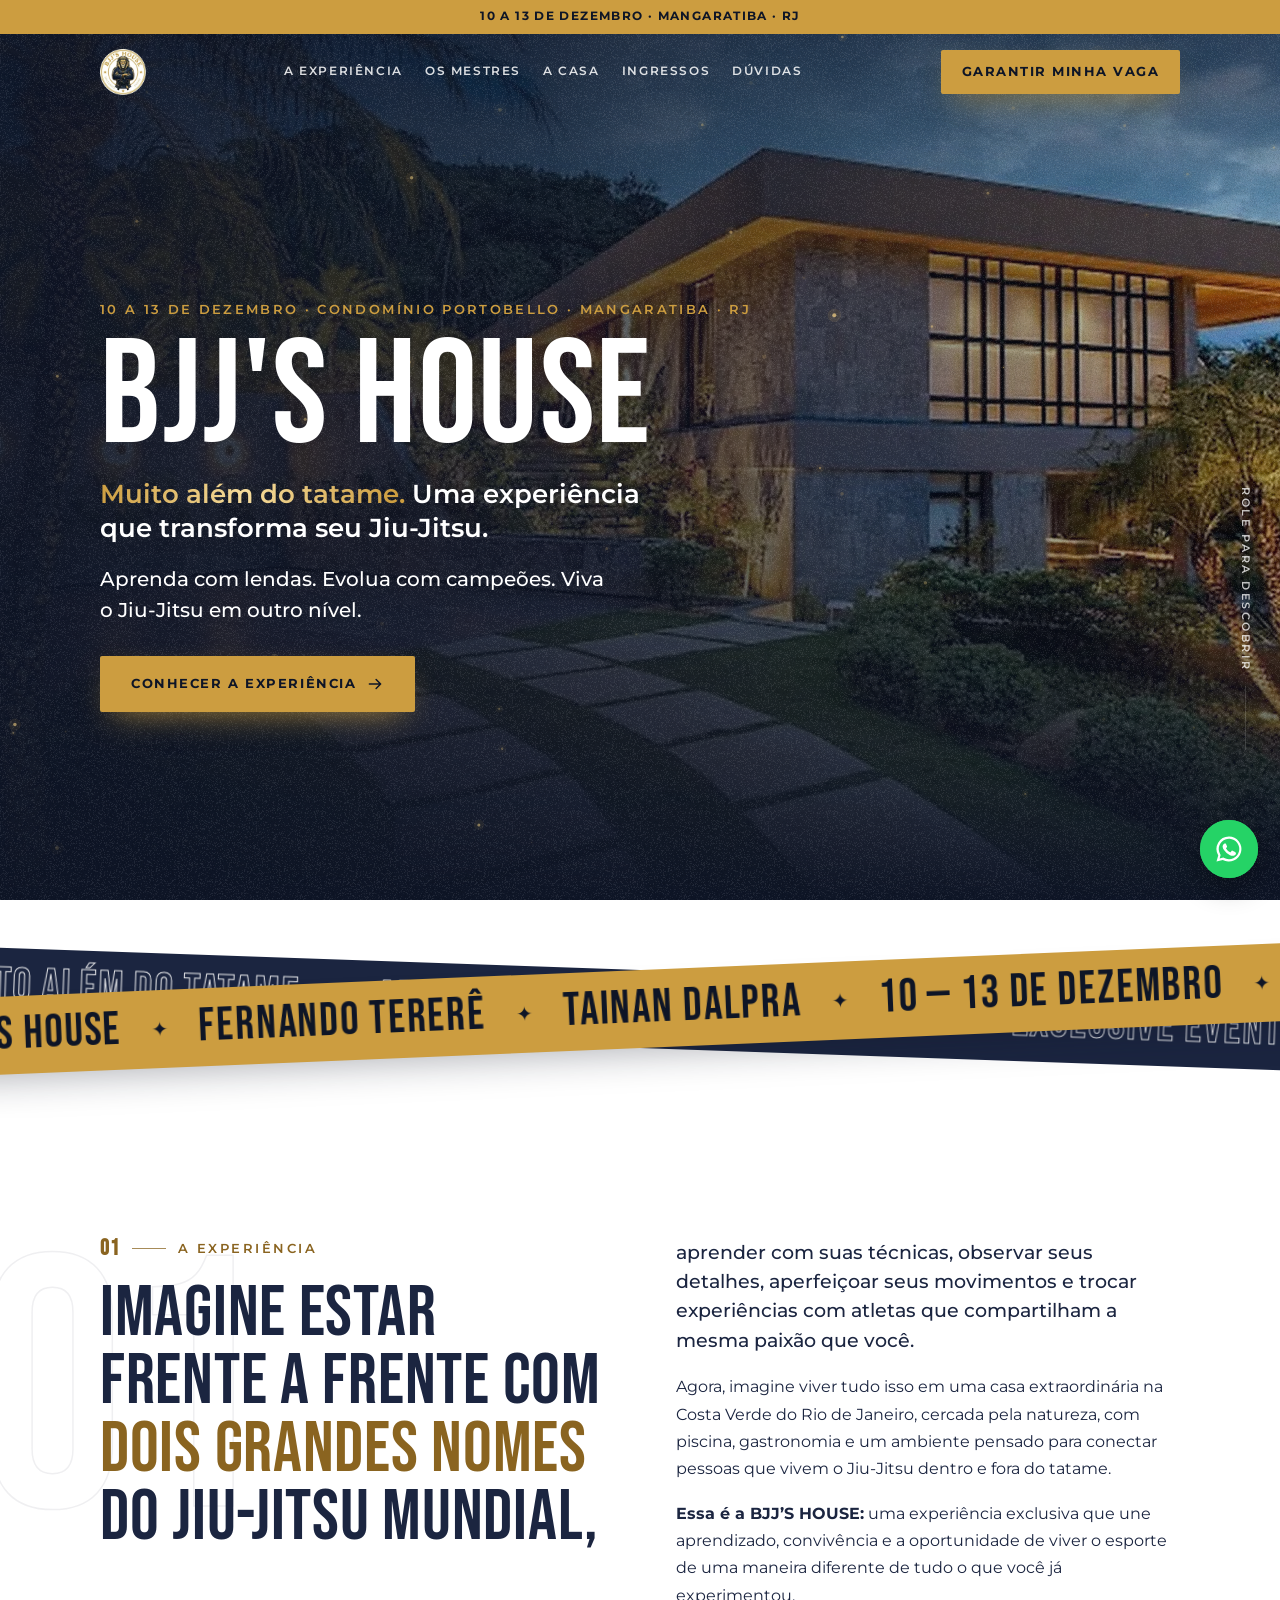
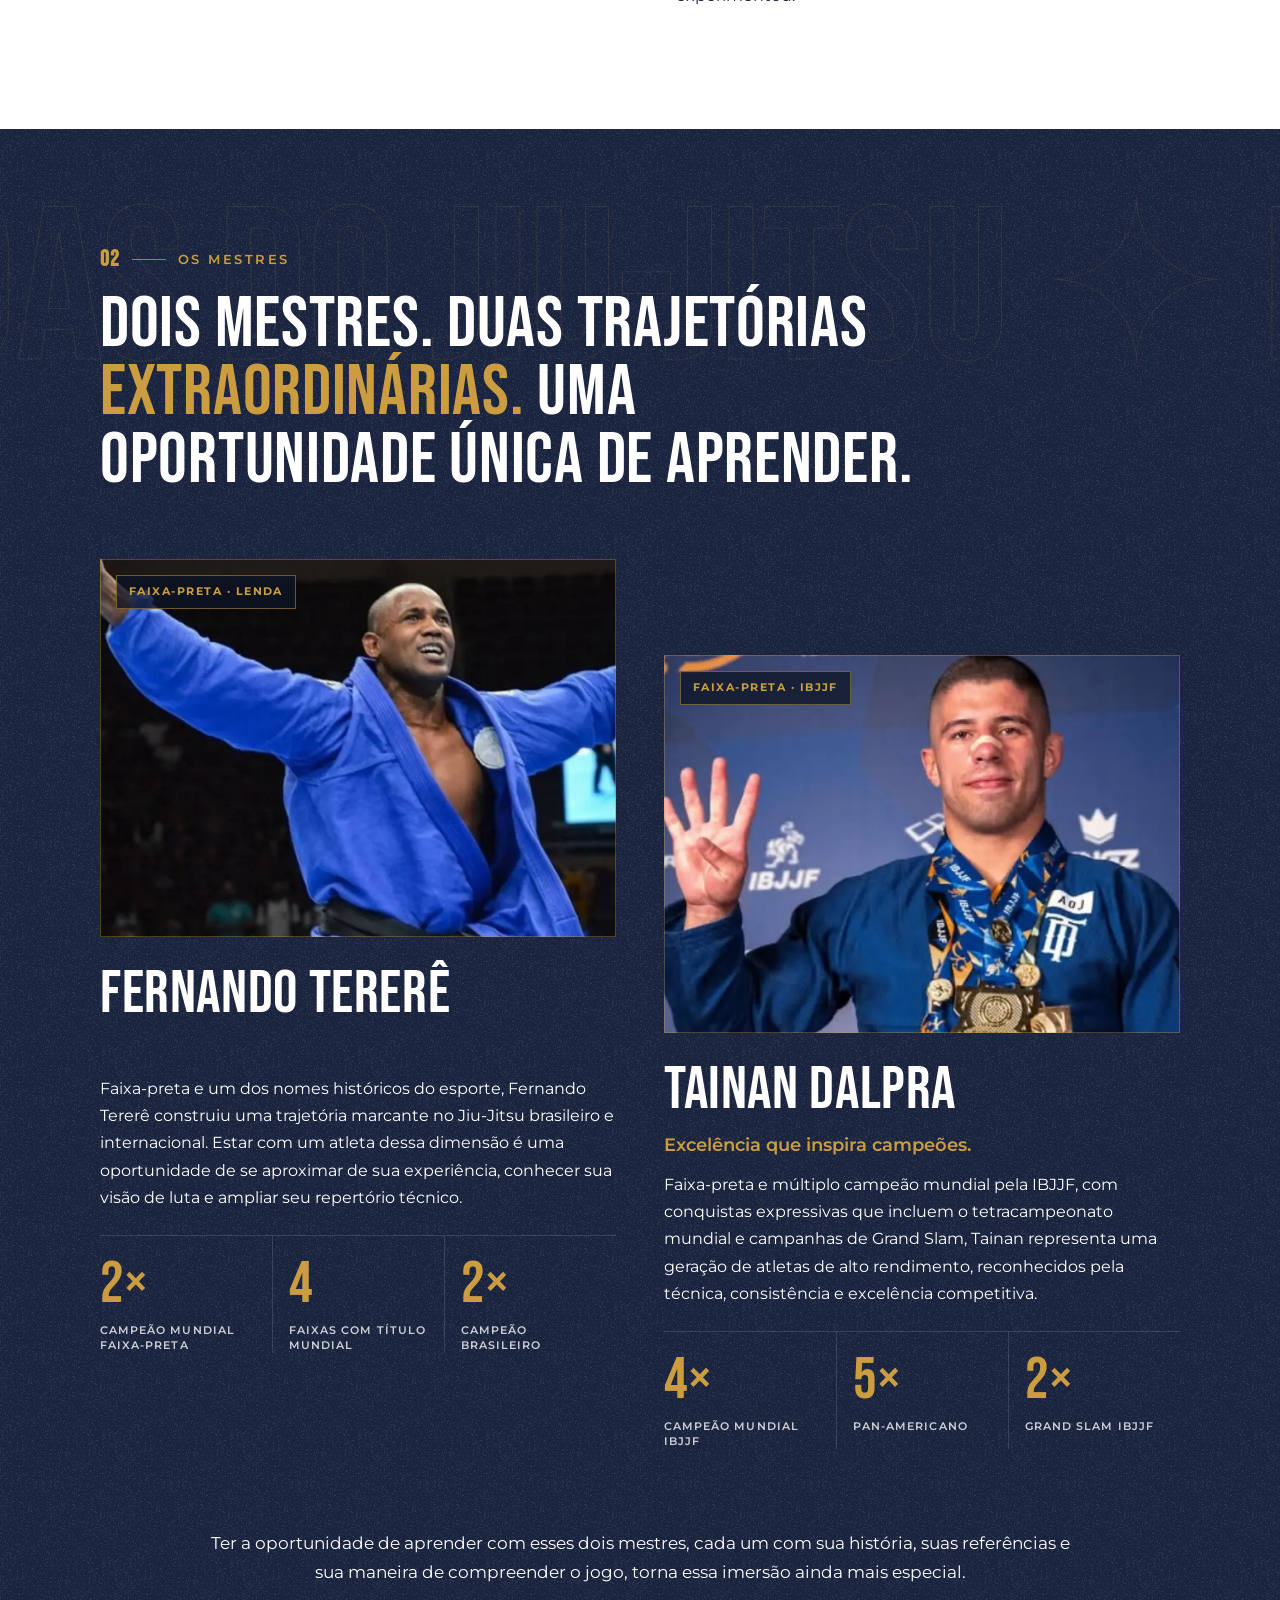
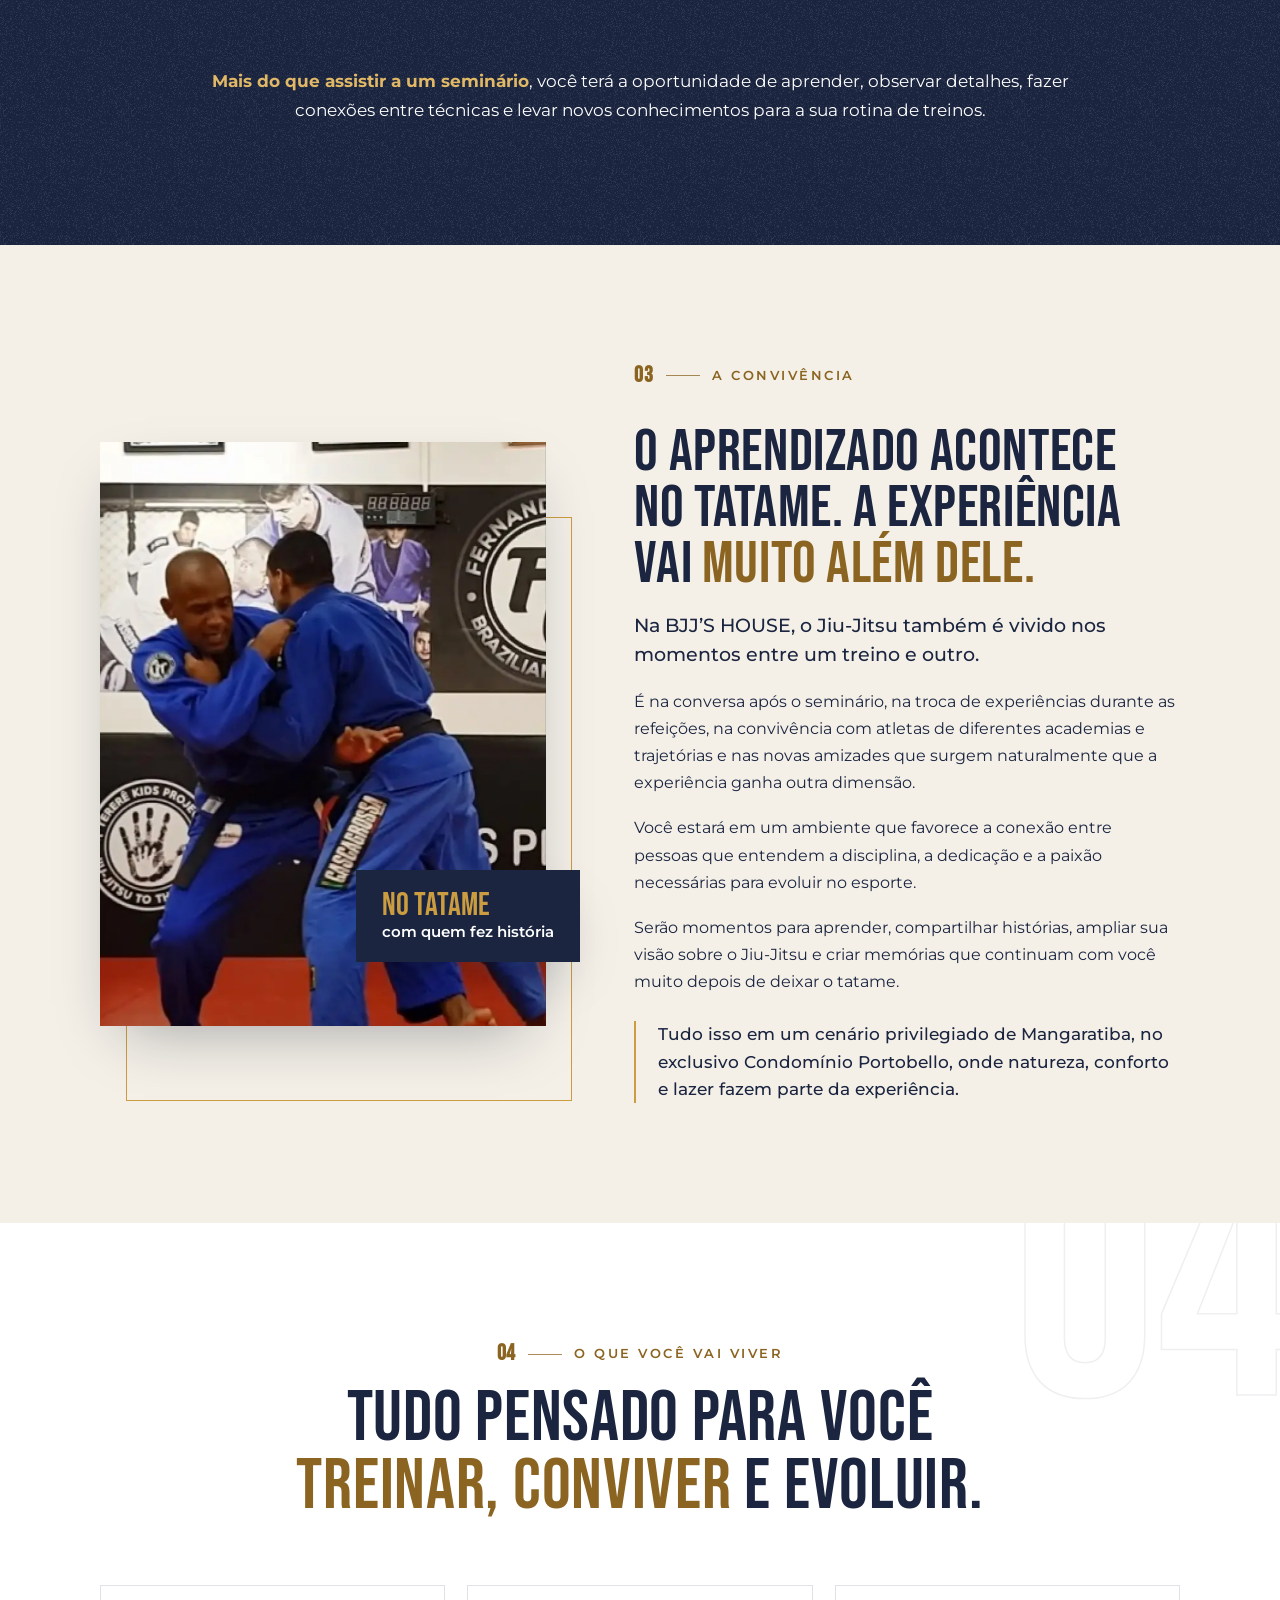
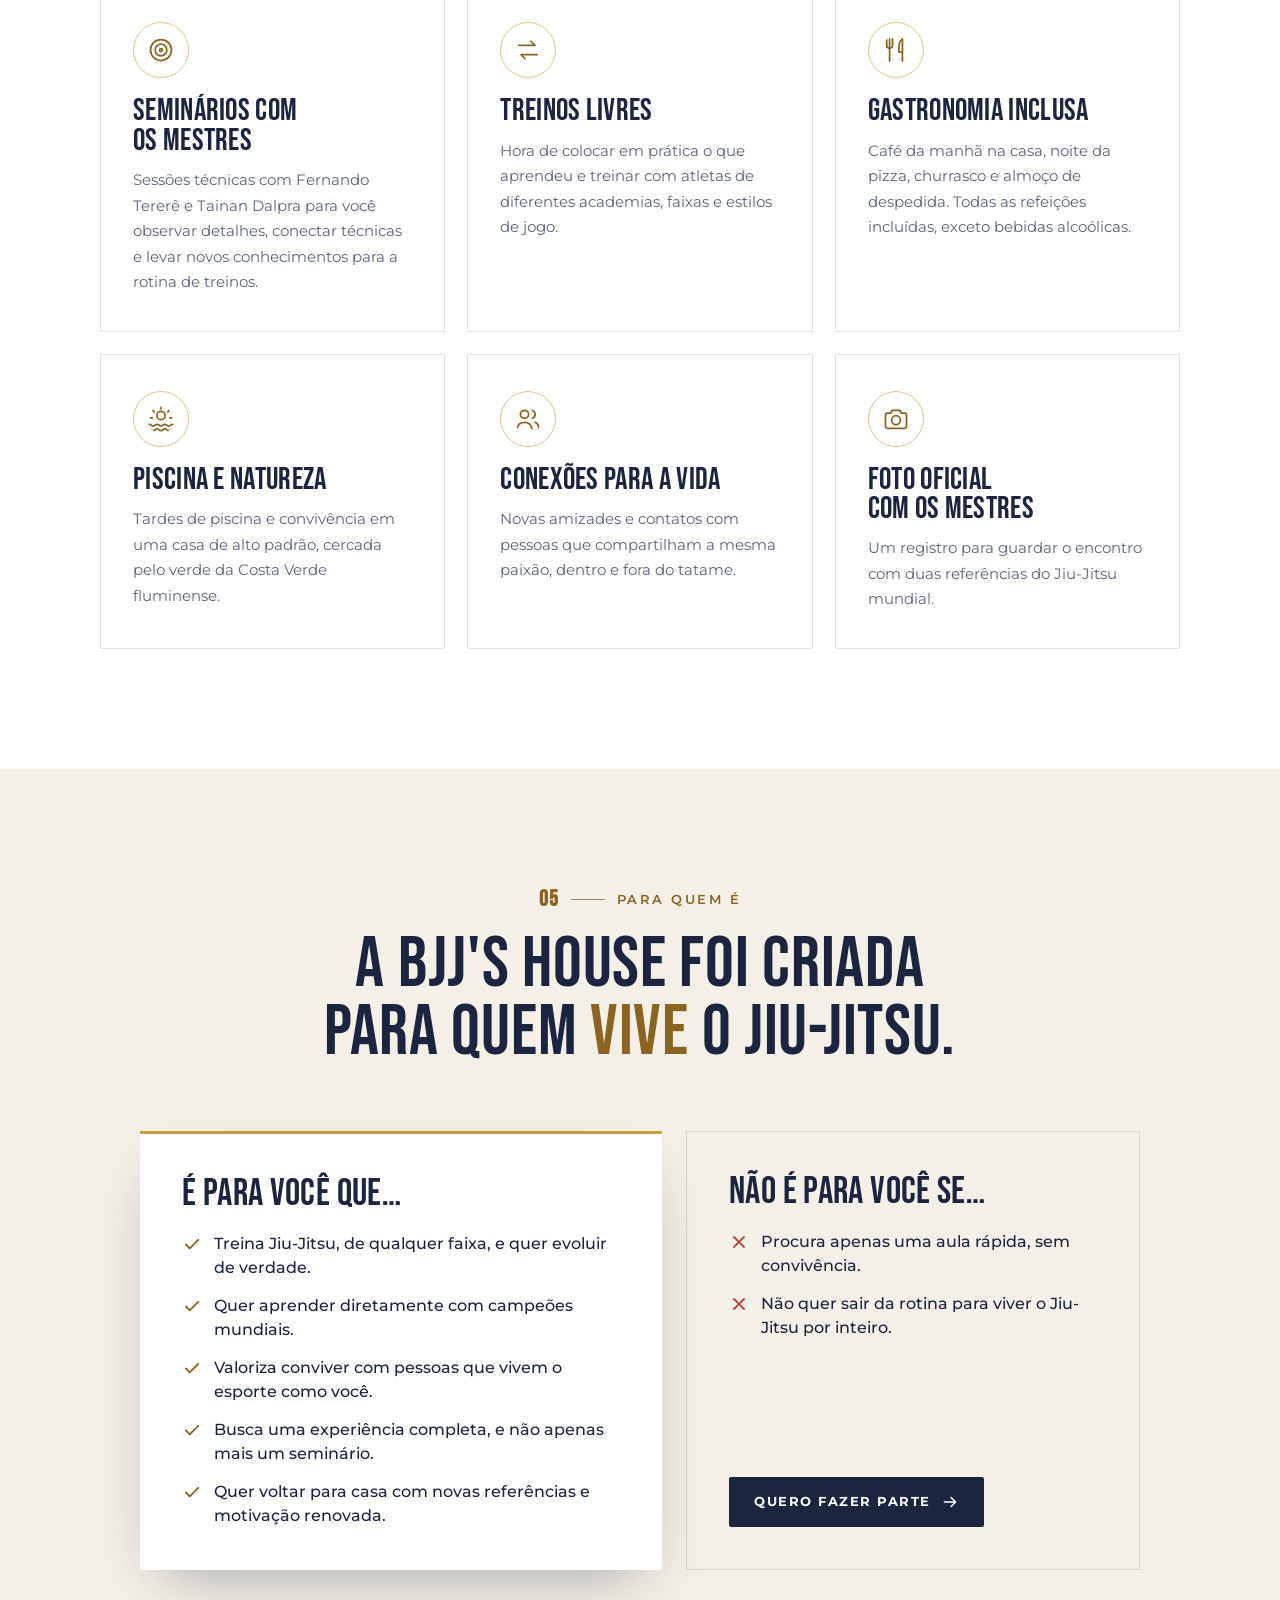
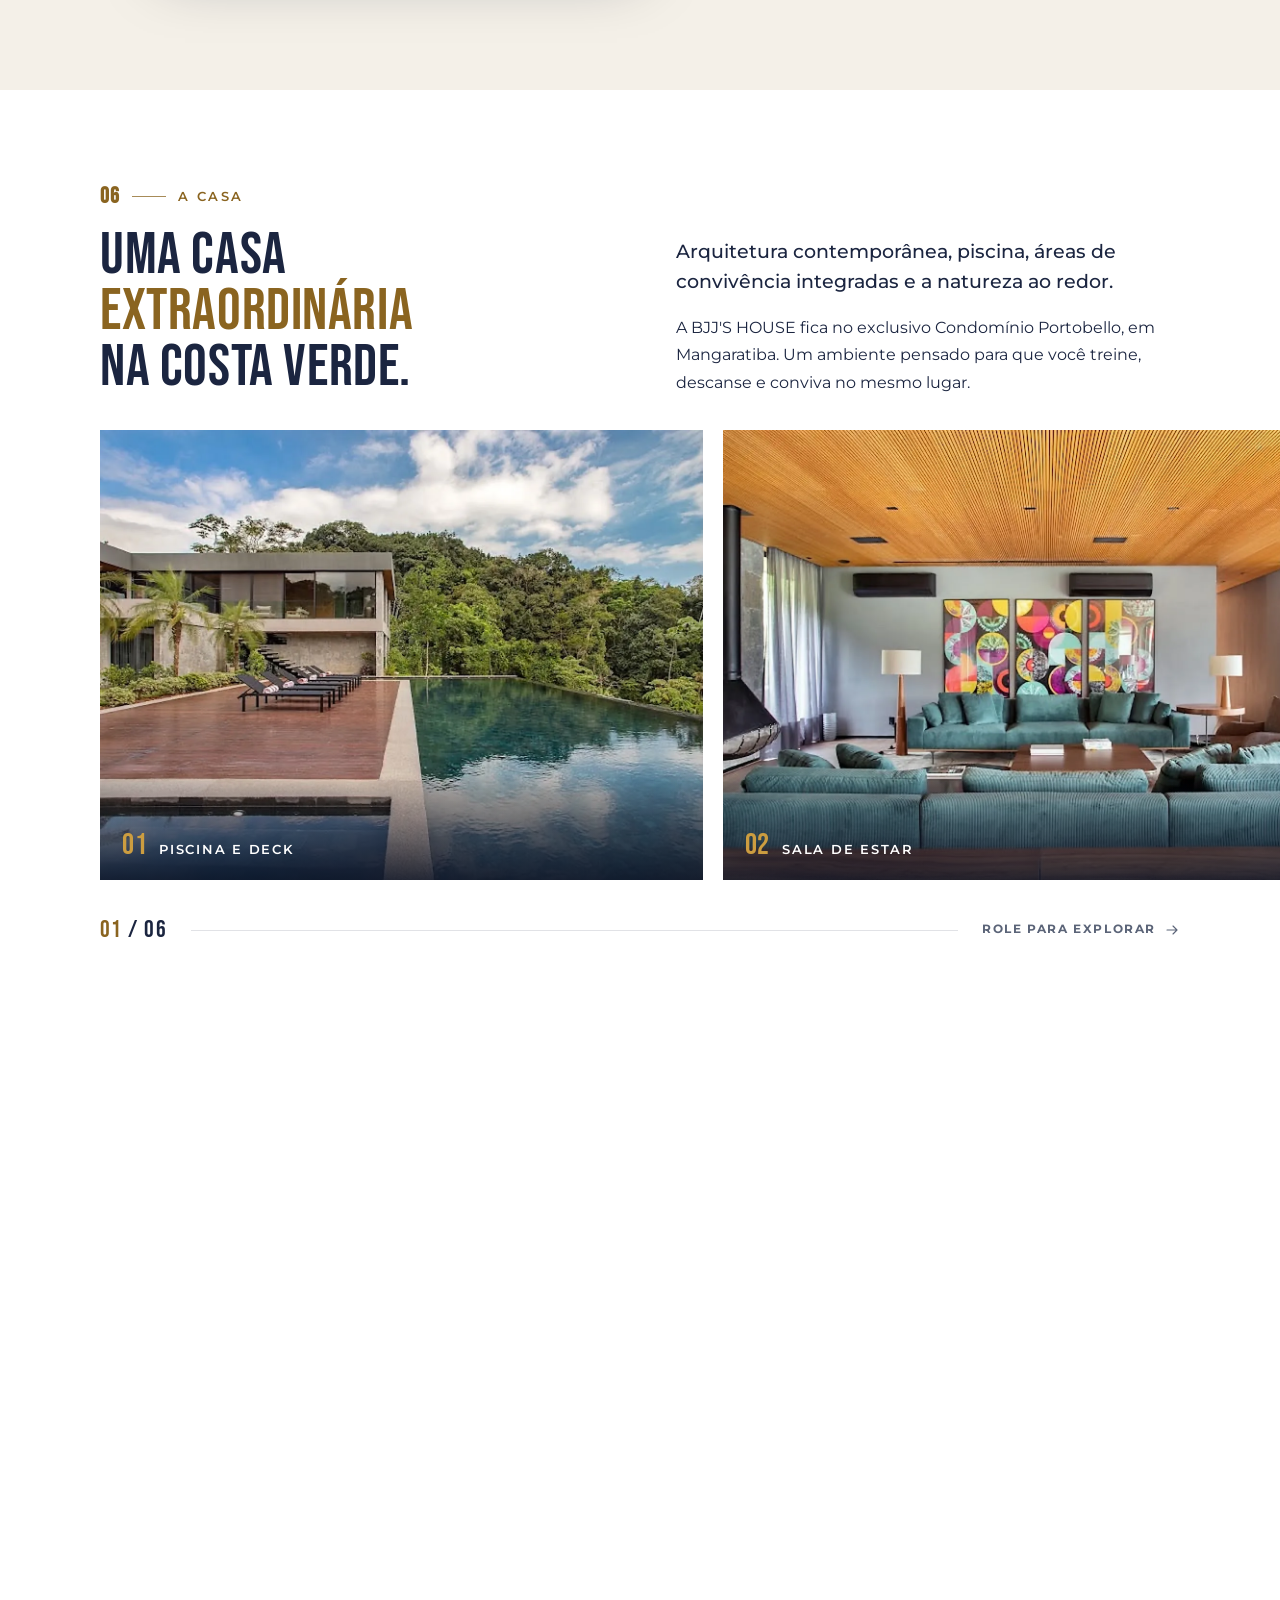
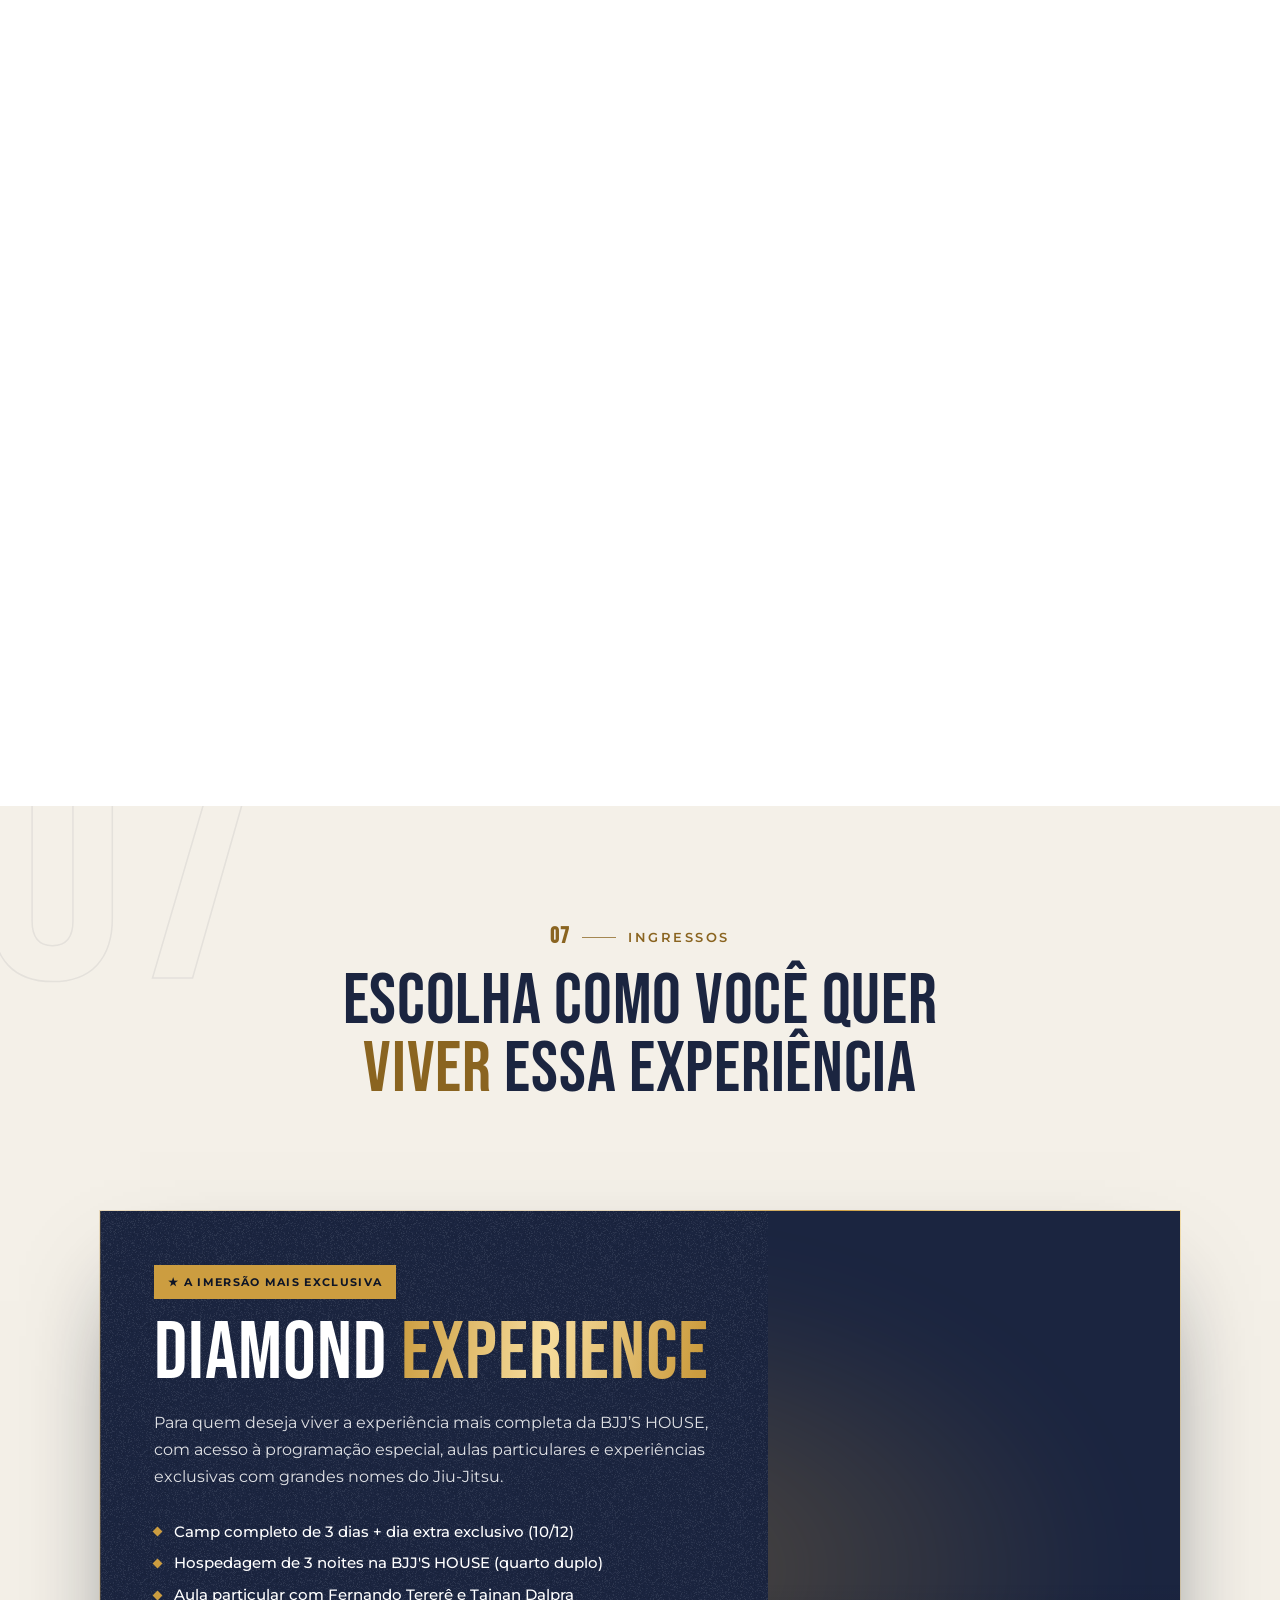
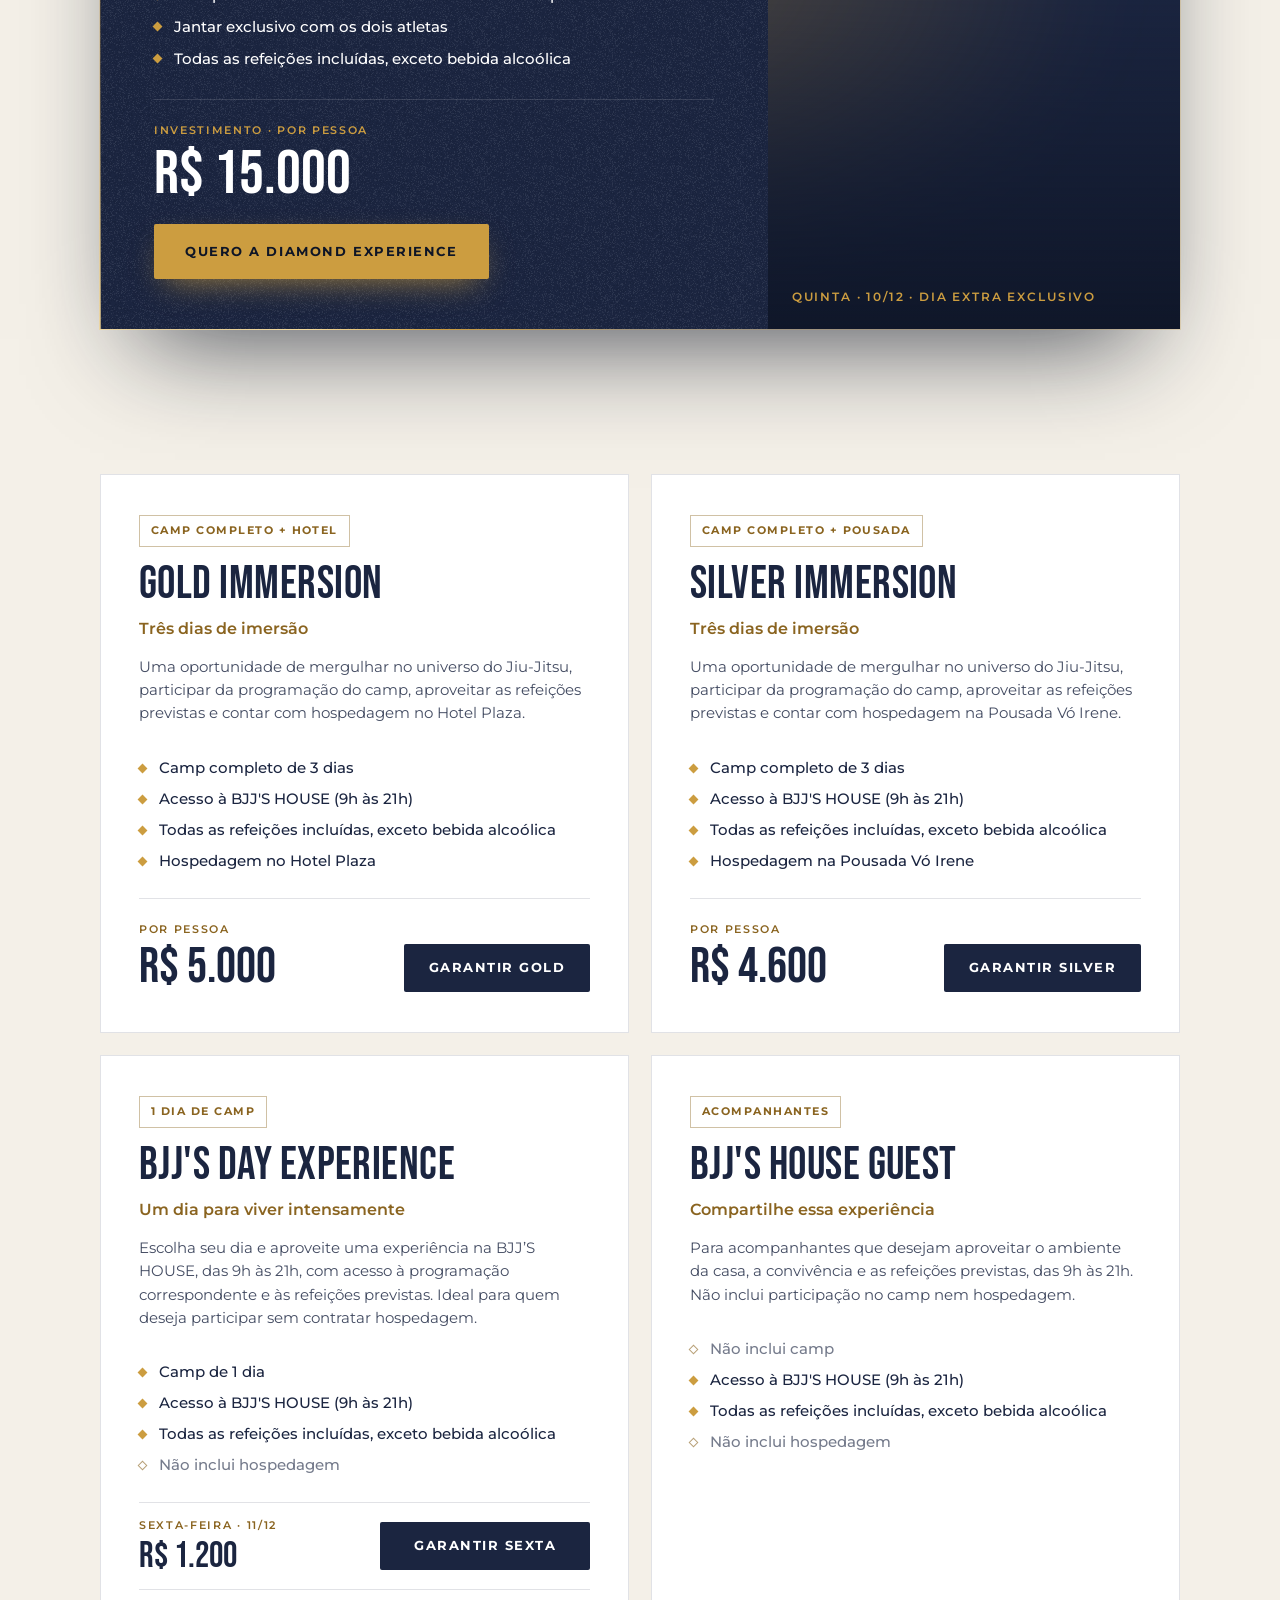
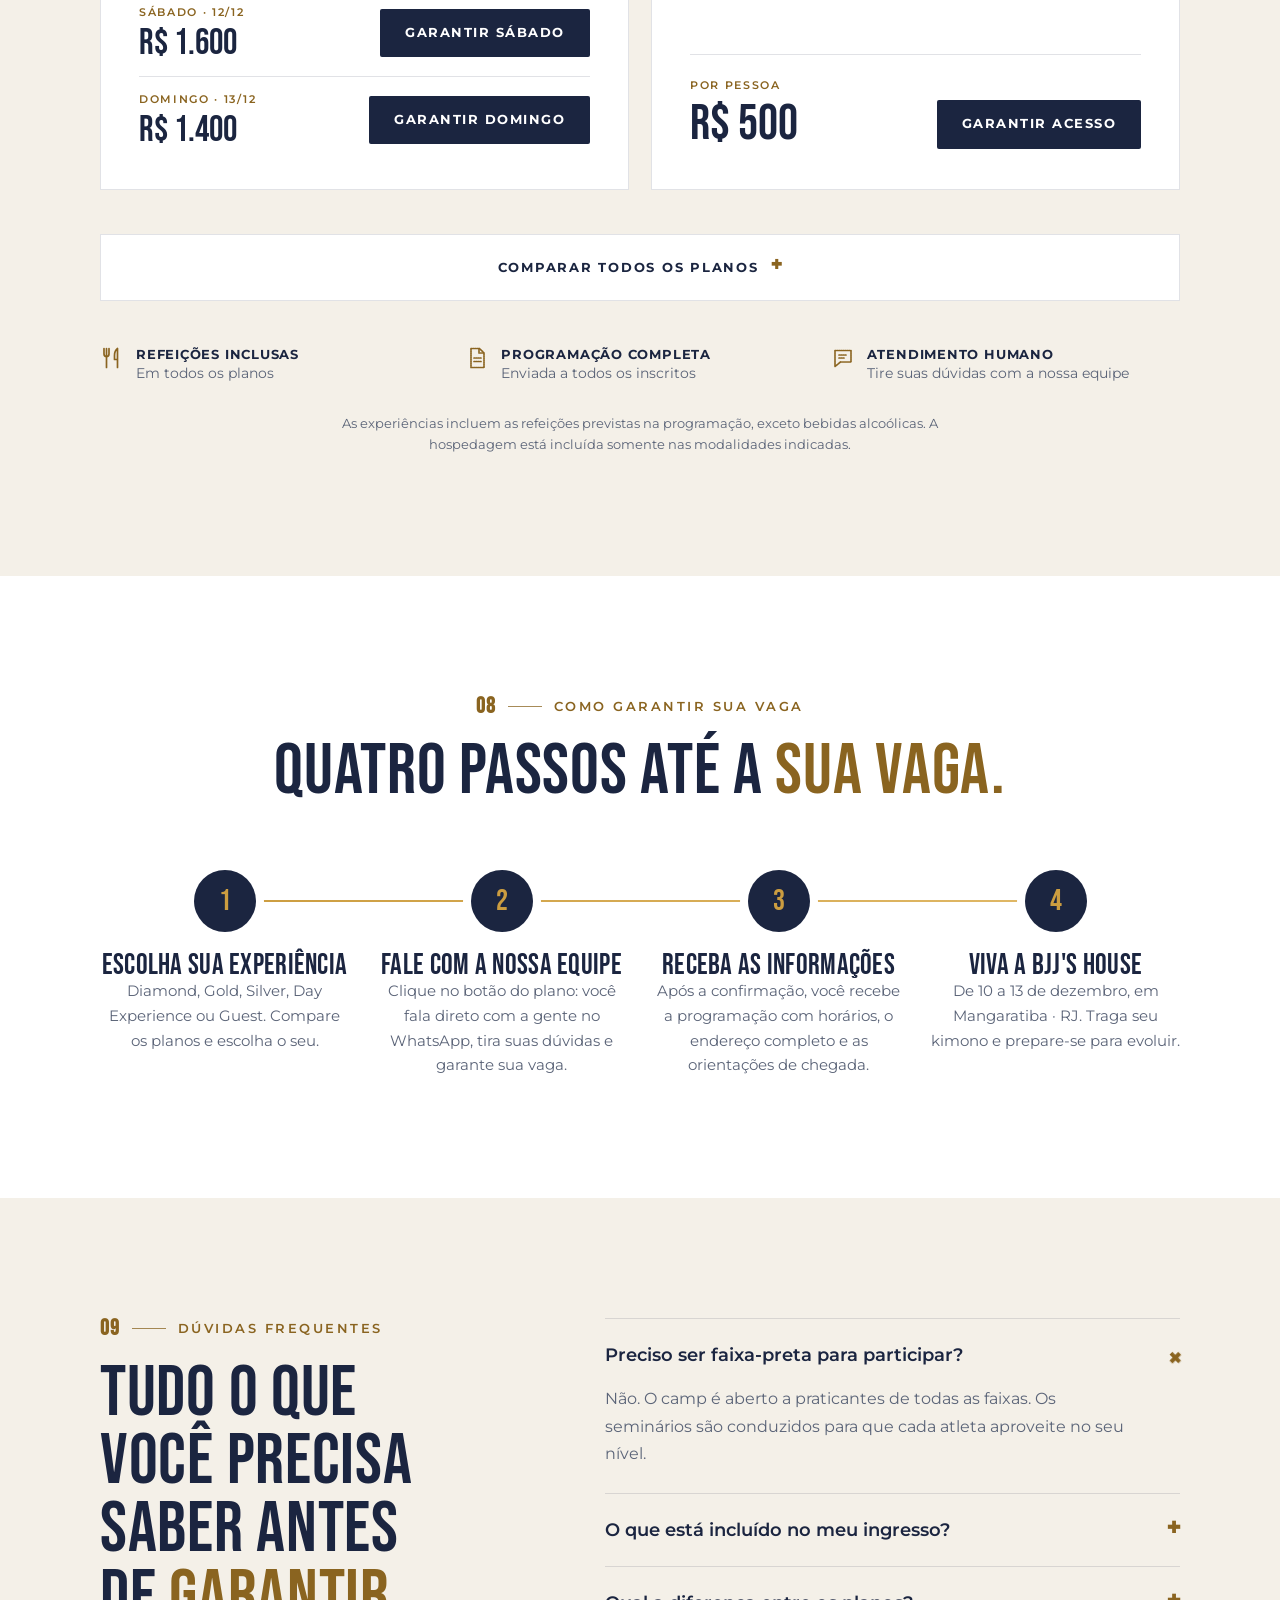
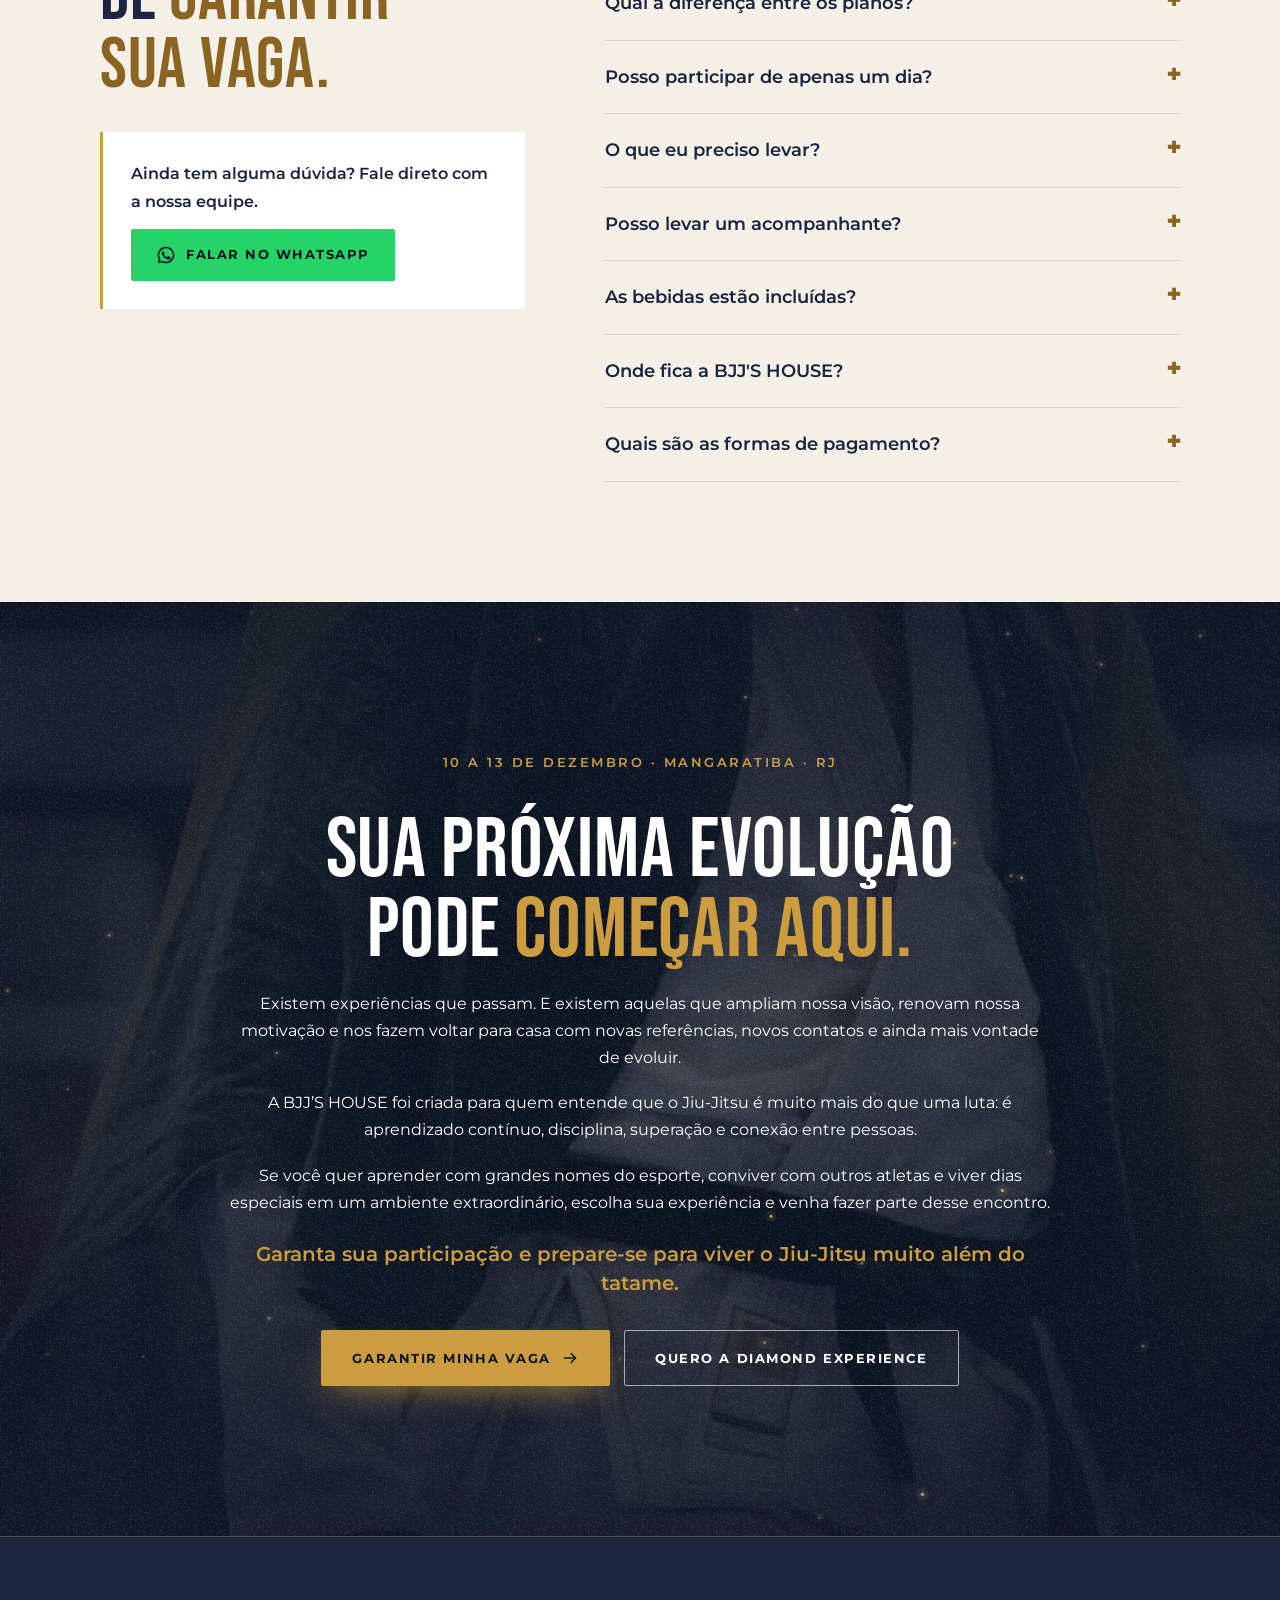
==== index.html @ 6c64ca66 "Troca "Treino livre e rolas" por "Treinos livres" No card de "O que você vai viver", o título vira "" ====
<!doctype html>
<html lang="pt-BR">
<head>
<meta charset="utf-8">
<meta name="viewport" content="width=device-width, initial-scale=1, viewport-fit=cover">
<title>BJJ'S HOUSE · Camp de Jiu-Jitsu com Fernando Tererê e Tainan Dalpra · 10 a 13 de dezembro</title>
<meta name="description" content="Camp de Jiu-Jitsu com Fernando Tererê e Tainan Dalpra em uma casa de alto padrão no Condomínio Portobello, Mangaratiba · RJ. 10 a 13 de dezembro. Seminários, convivência, refeições e hospedagem.">
<meta name="theme-color" content="#0e1526">
<link rel="canonical" href="https://agenciaposittiva-dot.github.io/bjjshouse/">

<!-- Open Graph / redes sociais (troque a URL se usar domínio próprio) -->
<meta property="og:type" content="website">
<meta property="og:locale" content="pt_BR">
<meta property="og:site_name" content="BJJ'S HOUSE">
<meta property="og:title" content="BJJ'S HOUSE · Muito além do tatame">
<meta property="og:description" content="Camp de Jiu-Jitsu com Fernando Tererê e Tainan Dalpra · 10 a 13 de dezembro · Mangaratiba · RJ.">
<meta property="og:url" content="https://agenciaposittiva-dot.github.io/bjjshouse/">
<meta property="og:image" content="https://agenciaposittiva-dot.github.io/bjjshouse/assets/img/og-image.jpg">
<meta property="og:image:width" content="1200">
<meta property="og:image:height" content="630">
<meta property="og:image:alt" content="BJJ'S HOUSE · Camp com Fernando Tererê e Tainan Dalpra">
<meta name="twitter:card" content="summary_large_image">
<meta name="twitter:title" content="BJJ'S HOUSE · Muito além do tatame">
<meta name="twitter:description" content="Camp de Jiu-Jitsu com Fernando Tererê e Tainan Dalpra · 10 a 13 de dezembro · Mangaratiba · RJ.">
<meta name="twitter:image" content="https://agenciaposittiva-dot.github.io/bjjshouse/assets/img/og-image.jpg">

<link rel="icon" type="image/png" sizes="32x32" href="assets/img/favicon-32.png">
<link rel="icon" type="image/png" sizes="192x192" href="assets/img/icon-192.png">
<link rel="apple-touch-icon" href="assets/img/apple-touch-icon.png">

<link rel="preconnect" href="https://fonts.googleapis.com">
<link rel="preconnect" href="https://fonts.gstatic.com" crossorigin>
<link rel="stylesheet" href="https://fonts.googleapis.com/css2?family=Bebas+Neue&family=Montserrat:wght@400;500;600;700&display=swap">
<link rel="preload" as="image" href="assets/img/hero-casa.webp" fetchpriority="high">
<link rel="stylesheet" href="assets/css/style.css?v=20261014-2">
<script>(function(h){h.classList.add("js");if(/[?&](utm_[a-z]+|fbclid|gclid|gbraid|wbraid|ttclid)=/.test(location.search))h.classList.add("no-intro");try{if(sessionStorage.getItem("bjj-intro"))h.classList.add("no-intro")}catch(e){}try{if(matchMedia("(prefers-reduced-motion: reduce)").matches)h.classList.add("rm","no-intro")}catch(e){}})(document.documentElement)</script>
<script src="assets/js/config.js?v=20261014-2" defer></script>
<script src="assets/js/main.js?v=20261014-2" defer></script>

<script type="application/ld+json">
{
  "@context": "https://schema.org",
  "@type": "Event",
  "name": "BJJ'S HOUSE · Camp de Jiu-Jitsu com Fernando Tererê e Tainan Dalpra",
  "description": "Camp de Jiu-Jitsu com seminários, convivência, refeições e hospedagem em uma casa de alto padrão na Costa Verde do Rio de Janeiro.",
  "startDate": "2026-12-10",
  "endDate": "2026-12-13",
  "eventStatus": "https://schema.org/EventScheduled",
  "eventAttendanceMode": "https://schema.org/OfflineEventAttendanceMode",
  "image": ["https://agenciaposittiva-dot.github.io/bjjshouse/assets/img/og-image.jpg"],
  "location": {
    "@type": "Place",
    "name": "BJJ'S HOUSE · Condomínio Portobello",
    "address": {"@type": "PostalAddress", "addressLocality": "Mangaratiba", "addressRegion": "RJ", "addressCountry": "BR"}
  },
  "performer": [
    {"@type": "Person", "name": "Fernando Tererê"},
    {"@type": "Person", "name": "Tainan Dalpra"}
  ],
  "organizer": {"@type": "Organization", "name": "BJJ'S HOUSE", "url": "https://agenciaposittiva-dot.github.io/bjjshouse/"},
  "offers": [
    {"@type": "Offer", "name": "Diamond Experience", "price": "15000", "priceCurrency": "BRL", "availability": "https://schema.org/LimitedAvailability", "url": "https://agenciaposittiva-dot.github.io/bjjshouse/#diamond"},
    {"@type": "Offer", "name": "Gold Immersion", "price": "5000", "priceCurrency": "BRL", "availability": "https://schema.org/LimitedAvailability", "url": "https://agenciaposittiva-dot.github.io/bjjshouse/#planos"},
    {"@type": "Offer", "name": "Silver Immersion", "price": "4600", "priceCurrency": "BRL", "availability": "https://schema.org/LimitedAvailability", "url": "https://agenciaposittiva-dot.github.io/bjjshouse/#planos"},
    {"@type": "Offer", "name": "BJJ'S Day Experience · Sexta 11/12", "price": "1200", "priceCurrency": "BRL", "availability": "https://schema.org/LimitedAvailability", "url": "https://agenciaposittiva-dot.github.io/bjjshouse/#planos"},
    {"@type": "Offer", "name": "BJJ'S Day Experience · Sábado 12/12", "price": "1600", "priceCurrency": "BRL", "availability": "https://schema.org/LimitedAvailability", "url": "https://agenciaposittiva-dot.github.io/bjjshouse/#planos"},
    {"@type": "Offer", "name": "BJJ'S Day Experience · Domingo 13/12", "price": "1400", "priceCurrency": "BRL", "availability": "https://schema.org/LimitedAvailability", "url": "https://agenciaposittiva-dot.github.io/bjjshouse/#planos"},
    {"@type": "Offer", "name": "BJJ'S HOUSE Guest", "price": "500", "priceCurrency": "BRL", "availability": "https://schema.org/LimitedAvailability", "url": "https://agenciaposittiva-dot.github.io/bjjshouse/#planos"}
  ]
}
</script>
<script type="application/ld+json">
{
  "@context": "https://schema.org",
  "@type": "FAQPage",
  "mainEntity": [
    {"@type": "Question", "name": "Preciso ser faixa-preta para participar?", "acceptedAnswer": {"@type": "Answer", "text": "Não. O camp é aberto a praticantes de todas as faixas. Os seminários são conduzidos para que cada atleta aproveite no seu nível."}},
    {"@type": "Question", "name": "Posso participar de apenas um dia?", "acceptedAnswer": {"@type": "Answer", "text": "Sim. Com o BJJ'S Day Experience você escolhe o dia: sexta (11/12), sábado (12/12) ou domingo (13/12)."}},
    {"@type": "Question", "name": "Onde fica a BJJ'S HOUSE?", "acceptedAnswer": {"@type": "Answer", "text": "No Condomínio Portobello, em Mangaratiba, na Costa Verde do Rio de Janeiro. O endereço completo e as orientações de chegada são enviados após a confirmação da inscrição."}},
    {"@type": "Question", "name": "Posso levar um acompanhante?", "acceptedAnswer": {"@type": "Answer", "text": "Sim. O passe BJJ'S HOUSE Guest dá acesso à casa e a todas as refeições, sem participar do camp."}}
  ]
}
</script>
</head>
<body>

<!-- Intro (aparece na primeira visita da sessão) -->
<div class="intro" aria-hidden="true">
  <div class="intro-in">
    <img class="intro-logo" src="assets/img/logo.webp" alt="" width="132" height="132">
    <p class="intro-word"><span style="--i:0">B</span><span style="--i:1">J</span><span style="--i:2">J</span><span style="--i:3">'</span><span style="--i:4">S</span><span class="gap"></span><span style="--i:5">H</span><span style="--i:6">O</span><span style="--i:7">U</span><span style="--i:8">S</span><span style="--i:9">E</span></p>
    <span class="intro-bar"><i></i></span>
    <p class="intro-sub">Muito além do tatame</p>
  </div>
</div>

<a class="skip" href="#conteudo">Pular para o conteúdo</a>

<!-- Ícones (sprite) -->
<svg width="0" height="0" style="position:absolute" aria-hidden="true">
  <defs>
    <symbol id="i-calendar" viewBox="0 0 24 24"><rect x="3" y="4.5" width="18" height="16" rx="1.5"/><path d="M3 9.5h18M8 2.5v4M16 2.5v4"/></symbol>
    <symbol id="i-pin" viewBox="0 0 24 24"><path d="M12 21.5s-7-6.2-7-12a7 7 0 0 1 14 0c0 5.8-7 12-7 12z"/><circle cx="12" cy="9.5" r="2.5"/></symbol>
    <symbol id="i-trophy" viewBox="0 0 24 24"><path d="M7 3.5h10v5.5a5 5 0 0 1-10 0V3.5z"/><path d="M7 5.5H3.5V7A3.5 3.5 0 0 0 7.2 10.5M17 5.5h3.5V7a3.5 3.5 0 0 1-3.7 3.5M12 14v3.5M8 20.5h8M9.5 17.5h5v3h-5z"/></symbol>
    <symbol id="i-users" viewBox="0 0 24 24"><circle pathLength="1" cx="9" cy="8" r="3.5"/><path pathLength="1" d="M2.5 20.5c.6-3.6 3.2-5.7 6.5-5.7s5.9 2.1 6.5 5.7"/><path pathLength="1" d="M15.8 4.7a3.5 3.5 0 0 1 0 6.6M18.2 14.9c1.8.8 2.9 2.6 3.3 5.6"/></symbol>
    <symbol id="i-target" viewBox="0 0 24 24"><circle pathLength="1" cx="12" cy="12" r="9"/><circle pathLength="1" cx="12" cy="12" r="5"/><circle pathLength="1" cx="12" cy="12" r="1.2"/></symbol>
    <symbol id="i-swap" viewBox="0 0 24 24"><path pathLength="1" d="M4 8h14l-3.5-3.5M20 16H6l3.5 3.5"/></symbol>
    <symbol id="i-food" viewBox="0 0 24 24"><path pathLength="1" d="M6.5 2.5v19M4 2.5V8a2.5 2.5 0 0 0 5 0V2.5M17.5 21.5v-8h-3v-4c0-3.5 1.4-5.8 3-7v19"/></symbol>
    <symbol id="i-sun" viewBox="0 0 24 24"><circle pathLength="1" cx="12" cy="9" r="3.5"/><path pathLength="1" d="M12 2v1.5M5.2 4.8l1 1M18.8 4.8l-1 1M3 11h1.5M19.5 11H21"/><path pathLength="1" d="M2 16.5c1.7 0 1.7 1.5 3.3 1.5s1.7-1.5 3.4-1.5 1.6 1.5 3.3 1.5 1.6-1.5 3.3-1.5 1.7 1.5 3.4 1.5 1.6-1.5 3.3-1.5M2 20.5c1.7 0 1.7 1.5 3.3 1.5s1.7-1.5 3.4-1.5 1.6 1.5 3.3 1.5 1.6-1.5 3.3-1.5 1.7 1.5 3.4 1.5 1.6-1.5 3.3-1.5"/></symbol>
    <symbol id="i-camera" viewBox="0 0 24 24"><path pathLength="1" d="M3 8.5A1.5 1.5 0 0 1 4.5 7h2.8l1.6-2.5h6.2L16.7 7h2.8A1.5 1.5 0 0 1 21 8.5v10a1.5 1.5 0 0 1-1.5 1.5h-15A1.5 1.5 0 0 1 3 18.5z"/><circle pathLength="1" cx="12" cy="13" r="3.8"/></symbol>
    <symbol id="i-chat" viewBox="0 0 24 24"><path d="M4 4.5h16v11.5H9.5L4 20.5z"/><path d="M8 9h8M8 12h5"/></symbol>
    <symbol id="i-doc" viewBox="0 0 24 24"><path d="M6 2.5h8.5L19 7v14.5H6z"/><path d="M14 2.5V7h5M9 12h7M9 15.5h7"/></symbol>
    <symbol id="i-check" viewBox="0 0 24 24"><path pathLength="1" d="m4.5 12.5 4.8 4.8L19.5 7"/></symbol>
    <symbol id="i-x" viewBox="0 0 24 24"><path pathLength="1" d="M6 6l12 12M18 6 6 18"/></symbol>
    <symbol id="i-arrow" viewBox="0 0 24 24"><path d="M4.5 12h15M13.5 6l6 6-6 6"/></symbol>
    <symbol id="i-up" viewBox="0 0 24 24"><path d="M12 19.5v-15M6 10.5l6-6 6 6"/></symbol>
    <symbol id="i-chev-l" viewBox="0 0 24 24"><path d="M15 5l-7 7 7 7"/></symbol>
    <symbol id="i-chev-r" viewBox="0 0 24 24"><path d="M9 5l7 7-7 7"/></symbol>
    <symbol id="i-expand" viewBox="0 0 24 24"><path d="M14 4h6v6M10 20H4v-6M20 4l-7 7M4 20l7-7"/></symbol>
    <symbol id="i-insta" viewBox="0 0 24 24"><rect x="3" y="3" width="18" height="18" rx="5"/><circle cx="12" cy="12" r="4"/><path d="M17.3 6.7h.01"/></symbol>
    <symbol id="i-mail" viewBox="0 0 24 24"><rect x="2.5" y="4.5" width="19" height="15" rx="1.5"/><path d="m3 6 9 7 9-7"/></symbol>
    <symbol id="i-wa" viewBox="0 0 24 24"><path stroke="none" fill="currentColor" d="M12 2a10 10 0 0 0-8.6 15.1L2 22l5-1.3A10 10 0 1 0 12 2Zm0 18.2a8.2 8.2 0 0 1-4.2-1.2l-.3-.2-3 .8.8-2.9-.2-.3A8.2 8.2 0 1 1 12 20.2Zm4.5-6.1c-.2-.1-1.5-.7-1.7-.8-.2-.1-.4-.1-.6.1l-.8 1c-.1.2-.3.2-.5.1a6.7 6.7 0 0 1-3.3-2.9c-.2-.4.3-.4.8-1.3.1-.2 0-.3 0-.5l-.8-1.8c-.2-.5-.4-.4-.6-.4h-.5a1 1 0 0 0-.7.3 3 3 0 0 0-.9 2.2 5.2 5.2 0 0 0 1.1 2.7 11.8 11.8 0 0 0 4.5 4c1.7.7 2.3.8 3.2.6.5-.1 1.5-.6 1.7-1.2.2-.6.2-1.1.2-1.2-.1-.1-.2-.2-.4-.3Z"/></symbol>
  </defs>
</svg>

<!-- Cursor personalizado (desktop) -->
<div class="cursor" aria-hidden="true"><span class="cursor-ring"><em></em></span><span class="cursor-dot"></span></div>

<!-- ===================== TOPO ===================== -->
<header class="top" id="topo">
  <div class="annc">
    <div class="wrap annc-in">
      <span>10 a 13 de dezembro · Mangaratiba · RJ</span>
    </div>
  </div>
  <div class="wrap nav">
    <a class="brand" href="#inicio" aria-label="BJJ'S HOUSE · início">
      <img src="assets/img/logo.webp" alt="" width="46" height="46">
    </a>
    <nav class="menu" id="menu" aria-label="Seções da página">
      <a href="#experiencia">A experiência</a>
      <a href="#mestres">Os mestres</a>
      <a href="#casa">A casa</a>
      <a href="#ingressos">Ingressos</a>
      <a href="#duvidas">Dúvidas</a>
      <a class="btn btn-gold menu-cta" href="#ingressos" data-wa-msg="Olá! Quero garantir minha vaga no Camp da BJJ&#39;S HOUSE (10 a 13/12). Pode me passar as opções?">Garantir minha vaga</a>
    </nav>
    <a class="btn btn-gold nav-cta" href="#ingressos" data-magnetic data-wa-msg="Olá! Quero garantir minha vaga no Camp da BJJ&#39;S HOUSE (10 a 13/12). Pode me passar as opções?">Garantir minha vaga</a>
    <button class="burger" type="button" aria-controls="menu" aria-expanded="false" aria-label="Abrir menu"><span></span><span></span><span></span></button>
  </div>
  <span class="progress" aria-hidden="true"><i></i></span>
</header>

<main id="conteudo">

<!-- ===================== HERO ===================== -->
<section class="hero" id="inicio">
  <div class="hero-bg" aria-hidden="true"><div class="hero-bg-m"><img src="assets/img/hero-casa.webp" alt="" width="1254" height="936" fetchpriority="high"></div></div>
  <div class="hero-shade" aria-hidden="true"></div>
  <canvas class="particles" data-particles aria-hidden="true"></canvas>

  <div class="wrap hero-grid">
    <div class="hero-text" data-hero-content>
      <p class="hero-date" data-h style="--d:1">10 a 13 de dezembro · Condomínio Portobello · Mangaratiba · RJ</p>
      <h1>
        <span class="sr-only">BJJ'S HOUSE · Camp de Jiu-Jitsu com Fernando Tererê e Tainan Dalpra</span>
        <span class="h1-brand" aria-hidden="true"><span class="h1w"><span class="ch" style="--i:0">B</span><span class="ch" style="--i:1">J</span><span class="ch" style="--i:2">J</span><span class="ch" style="--i:3">'</span><span class="ch" style="--i:4">S</span></span> <span class="h1w"><span class="ch" style="--i:5">H</span><span class="ch" style="--i:6">O</span><span class="ch" style="--i:7">U</span><span class="ch" style="--i:8">S</span><span class="ch" style="--i:9">E</span></span></span>
      </h1>
      <p class="tag serif" data-h style="--d:6"><span class="shimmer">Muito além do tatame.</span> Uma experiência que transforma seu <span class="nobr">Jiu-Jitsu.</span></p>
      <p class="sub" data-h style="--d:7">Aprenda com lendas. Evolua com campeões. Viva o Jiu-Jitsu em outro nível.</p>
      <div class="btns" data-h style="--d:8">
        <a class="btn btn-gold btn-lg" href="#experiencia" data-magnetic data-wa-msg="Olá! Quero conhecer melhor a experiência da BJJ&#39;S HOUSE (10 a 13/12) com Fernando Tererê e Tainan Dalpra."><span>Conhecer a experiência</span><svg class="ic"><use href="#i-arrow"/></svg></a>
      </div>
    </div>
  </div>

  <a class="scroll-cue" href="#experiencia" aria-label="Rolar para a próxima seção"><span>Role para descobrir</span><i></i></a>
</section>

<!-- ===================== FAIXAS ===================== -->
<div class="bands" aria-hidden="true">
  <div class="band band-a"><div class="band-track" data-marquee><div class="mq-group"><span>BJJ'S HOUSE</span><i>✦</i><span>Fernando Tererê</span><i>✦</i><span>Tainan Dalpra</span><i>✦</i><span>10 — 13 de dezembro</span><i>✦</i><span>Mangaratiba · RJ</span><i>✦</i></div></div></div>
  <div class="band band-b"><div class="band-track" data-marquee data-dir="-1"><div class="mq-group"><span class="o">Muito além do tatame</span><i>✦</i><span class="o">Aprender</span><i>✦</i><span class="o">Conviver</span><i>✦</i><span class="o">Viver</span><i>✦</i><span class="o">Exclusive event</span><i>✦</i></div></div></div>
</div>

<!-- ===================== 01 · EXPERIÊNCIA ===================== -->
<section id="experiencia" class="exp">
  <span class="ghost-num" data-parallax="-0.12" aria-hidden="true">01</span>
  <div class="wrap">
    <div class="two">
      <div>
        <p class="kicker reveal"><span>01</span>A experiência</p>
        <h2 data-split>Imagine estar frente a frente com <em>dois grandes nomes</em> do Jiu-Jitsu mundial,</h2>
      </div>
      <div class="stack">
        <p class="lead reveal">aprender com suas técnicas, observar seus detalhes, aperfeiçoar seus movimentos e trocar experiências com atletas que compartilham a mesma paixão que você.</p>
        <p class="reveal">Agora, imagine viver tudo isso em uma casa extraordinária na Costa Verde do Rio de Janeiro, cercada pela natureza, com piscina, gastronomia e um ambiente pensado para conectar pessoas que vivem o Jiu-Jitsu dentro e fora do tatame.</p>
        <p class="reveal"><strong>Essa é a BJJ’S HOUSE:</strong> uma experiência exclusiva que une aprendizado, convivência e a oportunidade de viver o esporte de uma maneira diferente de tudo o que você já experimentou.</p>
      </div>
    </div>  </div>
</section>

<!-- ===================== 02 · MESTRES ===================== -->
<section class="dark grain" id="mestres">
  <div class="ghost-text" data-parallax-x="0.25" aria-hidden="true">Lendas do Jiu-Jitsu ✦ Lendas do Jiu-Jitsu ✦ Lendas do Jiu-Jitsu</div>
  <div class="wrap">
    <div class="sec-head">
      <p class="kicker reveal"><span>02</span>Os mestres</p>
      <h2 data-split>Dois mestres. Duas trajetórias <em>extraordinárias.</em> Uma oportunidade única de aprender.</h2>
    </div>
    <div class="mestres-grid">
      <article class="mestre">
        <figure class="mestre-img reveal r-clip">
          <div class="pi" data-pimg><img src="assets/img/fernando-terere.webp" alt="Fernando Tererê comemorando vitória de kimono azul" width="854" height="626" loading="lazy" decoding="async"></div>
          <span class="m-badge">Faixa-preta · Lenda</span>
        </figure>
        <h3 data-split>Fernando Tererê</h3>
        <p class="serif reveal">Uma lenda do Jiu-Jitsu.</p>
        <p class="reveal">Faixa-preta e um dos nomes históricos do esporte, Fernando Tererê construiu uma trajetória marcante no Jiu-Jitsu brasileiro e internacional. Estar com um atleta dessa dimensão é uma oportunidade de se aproximar de sua experiência, conhecer sua visão de luta e ampliar seu repertório técnico.</p>
        <ul class="mstats reveal">
          <li><b><span data-count="2">2</span>×</b><small>Campeão mundial faixa-preta</small></li>
          <li><b><span data-count="4">4</span></b><small>Faixas com título mundial</small></li>
          <li><b><span data-count="2">2</span>×</b><small>Campeão brasileiro</small></li>
        </ul>
      </article>
      <article class="mestre m2">
        <figure class="mestre-img reveal r-clip">
          <div class="pi" data-pimg><img src="assets/img/tainan-dalpra.webp" alt="Tainan Dalpra com medalhas de campeão mundial IBJJF" width="854" height="626" loading="lazy" decoding="async"></div>
          <span class="m-badge">Faixa-preta · IBJJF</span>
        </figure>
        <h3 data-split>Tainan Dalpra</h3>
        <p class="serif reveal">Excelência que inspira campeões.</p>
        <p class="reveal">Faixa-preta e múltiplo campeão mundial pela IBJJF, com conquistas expressivas que incluem o tetracampeonato mundial e campanhas de Grand Slam, Tainan representa uma geração de atletas de alto rendimento, reconhecidos pela técnica, consistência e excelência competitiva.</p>
        <ul class="mstats reveal">
          <li><b><span data-count="4">4</span>×</b><small>Campeão mundial IBJJF</small></li>
          <li><b><span data-count="5">5</span>×</b><small>Pan-Americano</small></li>
          <li><b><span data-count="2">2</span>×</b><small>Grand Slam IBJJF</small></li>
        </ul>
      </article>
    </div>
    <p class="closing reveal">Ter a oportunidade de aprender com esses dois mestres, cada um com sua história, suas referências e sua maneira de compreender o jogo, torna essa imersão ainda mais especial.</p>
    <p class="closing reveal"><strong>Mais do que assistir a um seminário</strong>, você terá a oportunidade de aprender, observar detalhes, fazer conexões entre técnicas e levar novos conhecimentos para a sua rotina de treinos.</p>
  </div>
</section>

<!-- ===================== 03 · CONVIVÊNCIA ===================== -->
<section class="cream" id="convivencia">
  <div class="wrap conv">
    <div class="conv-media">
      <span class="conv-frame" data-parallax="0.05" aria-hidden="true"></span>
      <figure class="conv-img reveal r-clip">
        <div class="pi" data-pimg><img src="assets/img/treino-tatame.webp" alt="Fernando Tererê ensinando técnica no tatame" width="825" height="1081" loading="lazy" decoding="async"></div>
      </figure>
      <p class="conv-badge reveal r-zoom"><b>No tatame</b>com quem fez história</p>
    </div>
    <div class="stack">
      <p class="kicker reveal"><span>03</span>A convivência</p>
      <h2 data-split>O aprendizado acontece no tatame. A experiência vai <em>muito além dele.</em></h2>
      <p class="lead reveal">Na BJJ’S HOUSE, o Jiu-Jitsu também é vivido nos momentos entre um treino e outro.</p>
      <p class="reveal">É na conversa após o seminário, na troca de experiências durante as refeições, na convivência com atletas de diferentes academias e trajetórias e nas novas amizades que surgem naturalmente que a experiência ganha outra dimensão.</p>
      <p class="reveal">Você estará em um ambiente que favorece a conexão entre pessoas que entendem a disciplina, a dedicação e a paixão necessárias para evoluir no esporte.</p>
      <p class="reveal">Serão momentos para aprender, compartilhar histórias, ampliar sua visão sobre o Jiu-Jitsu e criar memórias que continuam com você muito depois de deixar o tatame.</p>
      <blockquote class="reveal">Tudo isso em um cenário privilegiado de Mangaratiba, no exclusivo Condomínio Portobello, onde natureza, conforto e lazer fazem parte da experiência.</blockquote>
    </div>
  </div>
</section>

<!-- ===================== 04 · O QUE VOCÊ VAI VIVER ===================== -->
<section id="beneficios" class="benef">
  <span class="ghost-num right" data-parallax="-0.12" aria-hidden="true">04</span>
  <div class="wrap">
    <div class="sec-head center">
      <p class="kicker reveal"><span>04</span>O que você vai viver</p>
      <h2 data-split>Tudo pensado para você <em>treinar, conviver</em> e evoluir.</h2>
    </div>
    <div class="benefits">
      <article class="benefit reveal" data-spot data-tilt>
        <svg class="bic"><use href="#i-target"/></svg>
        <h3>Seminários com os mestres</h3>
        <p>Sessões técnicas com Fernando Tererê e Tainan Dalpra para você observar detalhes, conectar técnicas e levar novos conhecimentos para a rotina de treinos.</p>
      </article>
      <article class="benefit reveal" data-spot data-tilt>
        <svg class="bic"><use href="#i-swap"/></svg>
        <h3>Treinos livres</h3>
        <p>Hora de colocar em prática o que aprendeu e treinar com atletas de diferentes academias, faixas e estilos de jogo.</p>
      </article>
      <article class="benefit reveal" data-spot data-tilt>
        <svg class="bic"><use href="#i-food"/></svg>
        <h3>Gastronomia inclusa</h3>
        <p>Café da manhã na casa, noite da pizza, churrasco e almoço de despedida. Todas as refeições incluídas, exceto bebidas alcoólicas.</p>
      </article>
      <article class="benefit reveal" data-spot data-tilt>
        <svg class="bic"><use href="#i-sun"/></svg>
        <h3>Piscina e natureza</h3>
        <p>Tardes de piscina e convivência em uma casa de alto padrão, cercada pelo verde da Costa Verde fluminense.</p>
      </article>
      <article class="benefit reveal" data-spot data-tilt>
        <svg class="bic"><use href="#i-users"/></svg>
        <h3>Conexões para a vida</h3>
        <p>Novas amizades e contatos com pessoas que compartilham a mesma paixão, dentro e fora do tatame.</p>
      </article>
      <article class="benefit reveal" data-spot data-tilt>
        <svg class="bic"><use href="#i-camera"/></svg>
        <h3>Foto oficial com os mestres</h3>
        <p>Um registro para guardar o encontro com duas referências do Jiu-Jitsu mundial.</p>
      </article>
    </div>
  </div>
</section>

<!-- ===================== 05 · PARA QUEM É ===================== -->
<section class="cream" id="para-quem">
  <div class="wrap">
    <div class="sec-head center">
      <p class="kicker reveal"><span>05</span>Para quem é</p>
      <h2 data-split>A BJJ'S HOUSE foi criada para quem <em>vive</em> o Jiu-Jitsu.</h2>
    </div>
    <div class="fit">
      <div class="fit-col yes reveal r-left">
        <h3>É para você que…</h3>
        <ul class="stagger">
          <li><svg class="ic"><use href="#i-check"/></svg>Treina Jiu-Jitsu, de qualquer faixa, e quer evoluir de verdade.</li>
          <li><svg class="ic"><use href="#i-check"/></svg>Quer aprender diretamente com campeões mundiais.</li>
          <li><svg class="ic"><use href="#i-check"/></svg>Valoriza conviver com pessoas que vivem o esporte como você.</li>
          <li><svg class="ic"><use href="#i-check"/></svg>Busca uma experiência completa, e não apenas mais um seminário.</li>
          <li><svg class="ic"><use href="#i-check"/></svg>Quer voltar para casa com novas referências e motivação renovada.</li>
        </ul>
      </div>
      <div class="fit-col no reveal r-right">
        <h3>Não é para você se…</h3>
        <ul class="stagger">
          <li><svg class="ic"><use href="#i-x"/></svg>Procura apenas uma aula rápida, sem convivência.</li>
          <li><svg class="ic"><use href="#i-x"/></svg>Não quer sair da rotina para viver o Jiu-Jitsu por inteiro.</li>
        </ul>
        <a class="btn btn-navy" href="#ingressos" data-magnetic data-wa-msg="Olá! Quero fazer parte da BJJ&#39;S HOUSE (10 a 13/12). Como faço para garantir minha vaga?"><span>Quero fazer parte</span><svg class="ic"><use href="#i-arrow"/></svg></a>
      </div>
    </div>
  </div>
</section>

<!-- ===================== 06 · A CASA (galeria horizontal) ===================== -->
<section id="casa" class="casa" data-hscroll>
  <div class="casa-sticky">
    <div class="wrap casa-head">
      <div>
        <p class="kicker reveal"><span>06</span>A casa</p>
        <h2 data-split>Uma casa <em>extraordinária</em> na Costa Verde.</h2>
      </div>
      <div class="stack">
        <p class="lead reveal">Arquitetura contemporânea, piscina, áreas de convivência integradas e a natureza ao redor.</p>
        <p class="reveal">A BJJ'S HOUSE fica no exclusivo Condomínio Portobello, em Mangaratiba. Um ambiente pensado para que você treine, descanse e conviva no mesmo lugar.</p>
      </div>
    </div>
    <div class="casa-viewport">
      <div class="casa-track" data-gallery>
        <button class="tile" type="button" data-full="assets/img/casa-1.webp" data-cursor="Ver">
          <img src="assets/img/casa-1.webp" alt="Piscina com deck de madeira e espreguiçadeiras ao lado da casa, cercada de mata" width="1254" height="936" loading="lazy" decoding="async">
          <span class="tile-cap"><b>01</b>Piscina e deck</span>
        </button>
        <button class="tile" type="button" data-full="assets/img/casa-2.webp" data-cursor="Ver">
          <img src="assets/img/casa-2.webp" alt="Sala de estar com sofás verdes, forro de madeira, lareira e quadros coloridos" width="1254" height="936" loading="lazy" decoding="async">
          <span class="tile-cap"><b>02</b>Sala de estar</span>
        </button>
        <button class="tile" type="button" data-full="assets/img/hero-casa.webp" data-cursor="Ver">
          <img src="assets/img/hero-casa.webp" alt="Fachada da casa iluminada ao entardecer, com jardim e palmeiras" width="1254" height="936" loading="lazy" decoding="async">
          <span class="tile-cap"><b>03</b>Fachada ao entardecer</span>
        </button>
        <button class="tile" type="button" data-full="assets/img/casa-3.webp" data-cursor="Ver">
          <img src="assets/img/casa-3.webp" alt="Área da piscina com espreguiçadeiras e palmeiras diante da casa" width="1254" height="936" loading="lazy" decoding="async">
          <span class="tile-cap"><b>04</b>Área da piscina</span>
        </button>
        <button class="tile" type="button" data-full="assets/img/casa-4.webp" data-cursor="Ver">
          <img src="assets/img/casa-4.webp" alt="Varanda coberta com forro de madeira, sofás e vista para a mata" width="1254" height="936" loading="lazy" decoding="async">
          <span class="tile-cap"><b>05</b>Varanda coberta</span>
        </button>
        <button class="tile" type="button" data-full="assets/img/casa-5.webp" data-cursor="Ver">
          <img src="assets/img/casa-5.webp" alt="Banheiro com banheira, bancada dupla de madeira e espelho iluminado" width="1254" height="936" loading="lazy" decoding="async">
          <span class="tile-cap"><b>06</b>Banheiro</span>
        </button>
        <div class="casa-end">
          <svg class="ic"><use href="#i-pin"/></svg>
          <p class="ce-place">Condomínio Portobello<small>Mangaratiba · Costa Verde · RJ</small></p>
          <p class="serif">Treinar, descansar e conviver no mesmo lugar.</p>
          <a class="btn btn-navy" href="#ingressos" data-wa-msg="Olá! Vi as fotos da casa e quero viver essa experiência na BJJ&#39;S HOUSE (10 a 13/12)."><span>Quero viver isso</span><svg class="ic"><use href="#i-arrow"/></svg></a>
        </div>
      </div>
    </div>
    <div class="wrap casa-foot">
      <span class="casa-count" aria-hidden="true"><b data-casa-idx>01</b> / 06</span>
      <span class="casa-progress" aria-hidden="true"><i></i></span>
      <span class="casa-hint" aria-hidden="true">Role para explorar <svg class="ic"><use href="#i-arrow"/></svg></span>
    </div>
  </div>
</section>

<!-- ===================== 07 · INGRESSOS ===================== -->
<section class="cream" id="ingressos">
  <span class="ghost-num" data-parallax="-0.12" aria-hidden="true">07</span>
  <div class="wrap">
    <div class="sec-head center">
      <p class="kicker reveal"><span>07</span>Ingressos</p>
      <h2 data-split>Escolha como você quer <em>viver</em> essa experiência</h2>
      <p class="meta reveal">10 a 13 de dezembro · BJJ'S HOUSE · Condomínio Portobello, Mangaratiba · RJ</p>
    </div>

    <article class="diamond reveal r-zoom" id="diamond">
      <div class="d-txt">
        <span class="selo">★ A imersão mais exclusiva</span>
        <h3>Diamond <span class="gold-grad">Experience</span></h3>
        <p>Para quem deseja viver a experiência mais completa da BJJ’S HOUSE, com acesso à programação especial, aulas particulares e experiências exclusivas com grandes nomes do Jiu-Jitsu.</p>
        <ul class="ticks stagger">
          <li>Camp completo de 3 dias + dia extra exclusivo (10/12)</li>
          <li>Hospedagem de 3 noites na BJJ'S HOUSE (quarto duplo)</li>
          <li>Aula particular com Fernando Tererê e Tainan Dalpra</li>
          <li>Jantar exclusivo com os dois atletas</li>
          <li>Todas as refeições incluídas, exceto bebida alcoólica</li>
        </ul>
        <div class="vagas" data-vagas="diamond" data-total="4" hidden><span class="vagas-txt"></span><span class="bar"><i></i></span></div>
        <div class="price-row">
          <div class="price"><small>Investimento · por pessoa</small><strong>R$ 15.000</strong><em data-parcelas hidden></em></div>
          <a class="btn btn-gold btn-lg" data-buy="diamond" href="#contato" data-magnetic><span>Quero a Diamond Experience</span></a>
        </div>
      </div>
      <figure class="d-img">
        <div class="pi"><picture><source media="(max-width:1000px)" srcset="assets/img/diamond-m.webp" width="1000" height="860"><img src="assets/img/diamond.webp" alt="Fernando Tererê e Tainan Dalpra" width="655" height="834" loading="lazy" decoding="async"></picture></div>
        <figcaption>Quinta · 10/12 · Dia extra exclusivo</figcaption>
      </figure>
    </article>

    <p class="others reveal" id="planos">Outras formas de participar</p>
    <div class="planos">
      <article class="plano reveal" data-spot>
        <span class="p-tag">Camp completo + hotel</span>
        <h3>Gold Immersion</h3>
        <span class="serif">Três dias de imersão</span>
        <p class="p-desc">Uma oportunidade de mergulhar no universo do Jiu-Jitsu, participar da programação do camp, aproveitar as refeições previstas e contar com hospedagem no Hotel Plaza.</p>
        <ul class="ticks"><li>Camp completo de 3 dias</li><li>Acesso à BJJ'S HOUSE (9h às 21h)</li><li>Todas as refeições incluídas, exceto bebida alcoólica</li><li>Hospedagem no Hotel Plaza</li></ul>
        <div class="vagas" data-vagas="gold" hidden><span class="vagas-txt"></span></div>
        <div class="price-row"><div class="price"><small>Por pessoa</small><strong>R$ 5.000</strong><em data-parcelas hidden></em></div><a class="btn btn-navy" data-buy="gold" href="#contato"><span>Garantir Gold</span></a></div>
      </article>
      <article class="plano reveal" data-spot>
        <span class="p-tag">Camp completo + pousada</span>
        <h3>Silver Immersion</h3>
        <span class="serif">Três dias de imersão</span>
        <p class="p-desc">Uma oportunidade de mergulhar no universo do Jiu-Jitsu, participar da programação do camp, aproveitar as refeições previstas e contar com hospedagem na Pousada Vó Irene.</p>
        <ul class="ticks"><li>Camp completo de 3 dias</li><li>Acesso à BJJ'S HOUSE (9h às 21h)</li><li>Todas as refeições incluídas, exceto bebida alcoólica</li><li>Hospedagem na Pousada Vó Irene</li></ul>
        <div class="vagas" data-vagas="silver" hidden><span class="vagas-txt"></span></div>
        <div class="price-row"><div class="price"><small>Por pessoa</small><strong>R$ 4.600</strong><em data-parcelas hidden></em></div><a class="btn btn-navy" data-buy="silver" href="#contato"><span>Garantir Silver</span></a></div>
      </article>
      <article class="plano reveal" data-spot>
        <span class="p-tag">1 dia de camp</span>
        <h3>BJJ'S Day Experience</h3>
        <span class="serif">Um dia para viver intensamente</span>
        <p class="p-desc">Escolha seu dia e aproveite uma experiência na BJJ’S HOUSE, das 9h às 21h, com acesso à programação correspondente e às refeições previstas. Ideal para quem deseja participar sem contratar hospedagem.</p>
        <ul class="ticks"><li>Camp de 1 dia</li><li>Acesso à BJJ'S HOUSE (9h às 21h)</li><li>Todas as refeições incluídas, exceto bebida alcoólica</li><li class="no">Não inclui hospedagem</li></ul>
        <div class="daypass">
          <div class="price-row"><div class="price"><small>Sexta-feira · 11/12</small><strong>R$ 1.200</strong></div><a class="btn btn-navy" data-buy="sexta" href="#contato"><span>Garantir sexta</span></a></div>
          <div class="price-row"><div class="price"><small>Sábado · 12/12</small><strong>R$ 1.600</strong></div><a class="btn btn-navy" data-buy="sabado" href="#contato"><span>Garantir sábado</span></a></div>
          <div class="price-row"><div class="price"><small>Domingo · 13/12</small><strong>R$ 1.400</strong></div><a class="btn btn-navy" data-buy="domingo" href="#contato"><span>Garantir domingo</span></a></div>
        </div>
      </article>
      <article class="plano reveal" data-spot>
        <span class="p-tag">Acompanhantes</span>
        <h3>BJJ'S HOUSE Guest</h3>
        <span class="serif">Compartilhe essa experiência</span>
        <p class="p-desc">Para acompanhantes que desejam aproveitar o ambiente da casa, a convivência e as refeições previstas, das 9h às 21h. Não inclui participação no camp nem hospedagem.</p>
        <ul class="ticks"><li class="no">Não inclui camp</li><li>Acesso à BJJ'S HOUSE (9h às 21h)</li><li>Todas as refeições incluídas, exceto bebida alcoólica</li><li class="no">Não inclui hospedagem</li></ul>
        <div class="price-row"><div class="price"><small>Por pessoa</small><strong>R$ 500</strong><em data-parcelas hidden></em></div><a class="btn btn-navy" data-buy="guest" href="#contato"><span>Garantir acesso</span></a></div>
      </article>
    </div>

    <details class="compare reveal">
      <summary>Comparar todos os planos</summary>
      <div class="table-scroll" tabindex="0" role="region" aria-label="Tabela comparativa dos planos">
        <table>
          <thead>
            <tr><th scope="col">O que inclui</th><th scope="col" class="hl">Diamond</th><th scope="col">Gold</th><th scope="col">Silver</th><th scope="col">Day</th><th scope="col">Guest</th></tr>
          </thead>
          <tbody>
            <tr><th scope="row">Camp com os mestres</th><td class="hl">3 dias + dia extra</td><td>3 dias</td><td>3 dias</td><td>1 dia</td><td class="dash">—</td></tr>
            <tr><th scope="row">Aula particular com Tererê e Dalpra</th><td class="hl"><svg class="ic ok"><use href="#i-check"/></svg><span class="sr-only">Sim</span></td><td class="dash">—</td><td class="dash">—</td><td class="dash">—</td><td class="dash">—</td></tr>
            <tr><th scope="row">Jantar exclusivo com os atletas</th><td class="hl"><svg class="ic ok"><use href="#i-check"/></svg><span class="sr-only">Sim</span></td><td class="dash">—</td><td class="dash">—</td><td class="dash">—</td><td class="dash">—</td></tr>
            <tr><th scope="row">Acesso à BJJ'S HOUSE</th><td class="hl">Hospedado na casa</td><td>9h às 21h</td><td>9h às 21h</td><td>9h às 21h</td><td>9h às 21h</td></tr>
            <tr><th scope="row">Refeições (exceto bebida alcoólica)</th><td class="hl"><svg class="ic ok"><use href="#i-check"/></svg><span class="sr-only">Sim</span></td><td><svg class="ic ok"><use href="#i-check"/></svg><span class="sr-only">Sim</span></td><td><svg class="ic ok"><use href="#i-check"/></svg><span class="sr-only">Sim</span></td><td><svg class="ic ok"><use href="#i-check"/></svg><span class="sr-only">Sim</span></td><td><svg class="ic ok"><use href="#i-check"/></svg><span class="sr-only">Sim</span></td></tr>
            <tr><th scope="row">Hospedagem</th><td class="hl">3 noites na casa (quarto duplo)</td><td>Hotel Plaza</td><td>Pousada Vó Irene</td><td class="dash">—</td><td class="dash">—</td></tr>
            <tr class="tr-price"><th scope="row">Investimento por pessoa</th><td class="hl">R$ 15.000</td><td>R$ 5.000</td><td>R$ 4.600</td><td>a partir de R$ 1.200</td><td>R$ 500</td></tr>
          </tbody>
        </table>
      </div>
    </details>

    <ul class="trust stagger reveal">
      <li><svg class="ic"><use href="#i-food"/></svg><span><b>Refeições inclusas</b>Em todos os planos</span></li>
      <li><svg class="ic"><use href="#i-doc"/></svg><span><b>Programação completa</b>Enviada a todos os inscritos</span></li>
      <li><svg class="ic"><use href="#i-chat"/></svg><span><b>Atendimento humano</b>Tire suas dúvidas com a nossa equipe</span></li>
    </ul>
    <p class="fine reveal">As experiências incluem as refeições previstas na programação, exceto bebidas alcoólicas. A hospedagem está incluída somente nas modalidades indicadas.</p>
  </div>
</section>

<!-- ===================== 08 · COMO FUNCIONA ===================== -->
<section id="como-funciona">
  <div class="wrap">
    <div class="sec-head center">
      <p class="kicker reveal"><span>08</span>Como garantir sua vaga</p>
      <h2 data-split>Quatro passos até a <em>sua vaga.</em></h2>
    </div>
    <ol class="steps" data-progress>
      <li class="reveal"><span class="sn">1</span><div><h3>Escolha sua experiência</h3><p>Diamond, Gold, Silver, Day Experience ou Guest. Compare os planos e escolha o seu.</p></div></li>
      <li class="reveal"><span class="sn">2</span><div><h3>Fale com a nossa equipe</h3><p>Clique no botão do plano: você fala direto com a gente no WhatsApp, tira suas dúvidas e garante sua vaga.</p></div></li>
      <li class="reveal"><span class="sn">3</span><div><h3>Receba as informações</h3><p>Após a confirmação, você recebe a programação com horários, o endereço completo e as orientações de chegada.</p></div></li>
      <li class="reveal"><span class="sn">4</span><div><h3>Viva a BJJ'S HOUSE</h3><p>De 10 a 13 de dezembro, em Mangaratiba · RJ. Traga seu kimono e prepare-se para evoluir.</p></div></li>
    </ol>
  </div>
</section>

<!-- ===================== DEPOIMENTOS (aparece só se houver itens no config.js) ===================== -->
<section class="dark grain" id="depoimentos" hidden>
  <div class="wrap">
    <div class="sec-head center">
      <p class="kicker reveal">Quem já viveu</p>
      <h2 data-split>O que dizem os <em>participantes.</em></h2>
    </div>
    <div class="testis" data-testis></div>
  </div>
</section>

<!-- ===================== 09 · FAQ ===================== -->
<section class="cream" id="duvidas">
  <div class="wrap faq-layout">
    <div class="faq-side">
      <div class="sec-head">
        <p class="kicker reveal"><span>09</span>Dúvidas frequentes</p>
        <h2 data-split>Tudo o que você precisa saber antes de <em>garantir sua vaga.</em></h2>
      </div>
      <div class="faq-more reveal">
        <p>Ainda tem alguma dúvida? Fale direto com a nossa equipe.</p>
        <a class="btn btn-wa" data-wa href="#contato"><svg class="ic"><use href="#i-wa"/></svg><span>Falar no WhatsApp</span></a>
      </div>
    </div>
    <div class="faq stagger reveal">
      <details open><summary>Preciso ser faixa-preta para participar?</summary><div class="faq-a"><p>Não. O camp é aberto a praticantes de todas as faixas. Os seminários são conduzidos para que cada atleta aproveite no seu nível.</p></div></details>
      <details><summary>O que está incluído no meu ingresso?</summary><div class="faq-a"><p>Depende do plano: camp, acesso à BJJ'S HOUSE das 9h às 21h, refeições (exceto bebida alcoólica) e, nos planos Diamond, Gold e Silver, hospedagem. Os detalhes de cada plano estão na seção <a href="#ingressos">Ingressos</a>.</p></div></details>
      <details><summary>Qual a diferença entre os planos?</summary><div class="faq-a"><p>A <strong>Diamond Experience</strong> é a imersão mais completa: inclui o dia extra exclusivo (10/12), aula particular e jantar com os mestres e hospedagem de 3 noites na própria BJJ'S HOUSE. <strong>Gold</strong> e <strong>Silver</strong> incluem o camp completo de 3 dias, com hospedagem no Hotel Plaza (Gold) ou na Pousada Vó Irene (Silver). O <strong>Day Experience</strong> é o camp de um dia, sem hospedagem, e o <strong>Guest</strong> é para acompanhantes que não vão treinar.</p></div></details>
      <details><summary>Posso participar de apenas um dia?</summary><div class="faq-a"><p>Sim. Com o BJJ'S Day Experience você escolhe o dia: sexta (11/12), sábado (12/12) ou domingo (13/12). Inclui o camp do dia, acesso à casa das 9h às 21h e as refeições.</p></div></details>
      <details><summary>O que eu preciso levar?</summary><div class="faq-a"><p>Kimono, roupa de treino sem kimono, roupa de banho para a piscina e seus itens de uso pessoal.</p></div></details>
      <details><summary>Posso levar um acompanhante?</summary><div class="faq-a"><p>Sim. O passe BJJ'S HOUSE Guest dá acesso à casa e a todas as refeições, sem participar do camp.</p></div></details>
      <details><summary>As bebidas estão incluídas?</summary><div class="faq-a"><p>Todas as refeições previstas na programação estão incluídas. Bebidas alcoólicas não estão incluídas em nenhum plano.</p></div></details>
      <details><summary>Onde fica a BJJ'S HOUSE?</summary><div class="faq-a"><p>No Condomínio Portobello, em Mangaratiba, na Costa Verde do Rio de Janeiro. O endereço completo e as orientações de chegada são enviados após a confirmação da inscrição.</p></div></details>
      <details><summary>Quais são as formas de pagamento?</summary><div class="faq-a"><p>Fale com a nossa equipe pelo WhatsApp para conhecer as formas de pagamento, as condições de parcelamento e a política de cancelamento.</p></div></details>
    </div>
  </div>
</section>

<!-- ===================== CTA FINAL ===================== -->
<section class="final grain">
  <div class="final-bg" data-parallax="0.12" aria-hidden="true"><img src="assets/img/cta-bg.webp" alt="" width="1600" height="929" loading="lazy" decoding="async"></div>
  <canvas class="particles" data-particles aria-hidden="true"></canvas>
  <div class="wrap final-in">
    <p class="kicker light reveal">10 a 13 de dezembro · Mangaratiba · RJ</p>
    <h2 data-split>Sua próxima evolução pode <em>começar aqui.</em></h2>
    <p class="reveal">Existem experiências que passam. E existem aquelas que ampliam nossa visão, renovam nossa motivação e nos fazem voltar para casa com novas referências, novos contatos e ainda mais vontade de evoluir.</p>
    <p class="reveal">A BJJ’S HOUSE foi criada para quem entende que o Jiu-Jitsu é muito mais do que uma luta: é aprendizado contínuo, disciplina, superação e conexão entre pessoas.</p>
    <p class="reveal">Se você quer aprender com grandes nomes do esporte, conviver com outros atletas e viver dias especiais em um ambiente extraordinário, escolha sua experiência e venha fazer parte desse encontro.</p>
    <p class="serif reveal">Garanta sua participação e prepare-se para viver o Jiu-Jitsu muito além do tatame.</p>
    <div class="btns center reveal">
      <a class="btn btn-gold btn-lg glow" href="#ingressos" data-magnetic data-wa-msg="Olá! Quero garantir minha vaga no Camp da BJJ&#39;S HOUSE (10 a 13/12). Pode me passar as opções?"><span>Garantir minha vaga</span><svg class="ic"><use href="#i-arrow"/></svg></a>
      <a class="btn btn-line btn-lg" data-buy="diamond" href="#diamond" data-magnetic><span>Quero a Diamond Experience</span></a>
    </div>
  </div>
</section>
</main>

<!-- ===================== RODAPÉ ===================== -->
<footer id="contato">
  <div class="wrap">
    <div class="foot">
      <div class="reveal r-left">
        <img class="foot-logo" src="assets/img/logo.webp" alt="BJJ'S HOUSE · Exclusive Event" width="124" height="124" loading="lazy">
        <h3>BJJ’S HOUSE — Muito além do tatame.</h3>
        <p class="serif">Um lugar para conectar pessoas, paixão e oportunidades.</p>
        <div class="addr"><small>Endereço</small><p data-addr>Condomínio Portobello · Mangaratiba · RJ</p></div>
        <div class="addr"><small>Data</small><p>10 a 13 de dezembro · quinta a domingo</p></div>
        <div class="contact-btns">
          <a class="btn btn-wa" data-wa href="#contato"><svg class="ic"><use href="#i-wa"/></svg><span>Fale conosco no WhatsApp</span></a>
          <a class="btn btn-line" data-insta href="#" hidden><svg class="ic"><use href="#i-insta"/></svg><span>Instagram</span></a>
          <a class="btn btn-line" data-email href="#" hidden><svg class="ic"><use href="#i-mail"/></svg><span>E-mail</span></a>
        </div>
      </div>
      <div class="mapbox reveal r-right">
        <iframe data-map title="Mapa: Condomínio Portobello, Mangaratiba · RJ" src="https://maps.google.com/maps?q=Condom%C3%ADnio%20Portobello%2C%20Mangaratiba%20RJ&z=13&output=embed" loading="lazy" referrerpolicy="no-referrer-when-downgrade"></iframe>
        <a class="maplink" data-maplink href="https://www.google.com/maps/search/?api=1&query=Condom%C3%ADnio+Portobello+Mangaratiba+RJ" target="_blank" rel="noopener">Abrir no Google Maps ↗</a>
      </div>
    </div>
    <p class="foot-giant" aria-hidden="true" data-split-chars>BJJ'S HOUSE</p>
    <div class="copy-r">
      <p>© <span data-year>2026</span> BJJ'S HOUSE · Todos os direitos reservados</p>
      <a href="#topo">Voltar ao topo ↑</a>
    </div>
  </div>
</footer>

<!-- Barra fixa (mobile) -->
<div class="mbar" aria-label="Comprar ingresso">
  <a class="mbar-price" href="#ingressos"><small><span class="mb-camp">Camp </span>a partir de</small><strong>R$ 1.200</strong><svg class="ic" aria-hidden="true"><use href="#i-arrow"/></svg><span class="sr-only">, ver valores</span></a>
  <a class="btn btn-gold" href="#ingressos" data-wa-msg="Olá! Quero garantir minha vaga no Camp da BJJ&#39;S HOUSE (10 a 13/12). Pode me passar as opções?"><span>Garantir minha vaga</span></a>
</div>

<!-- WhatsApp flutuante -->
<a class="wa-float" data-wa href="#contato" aria-label="Falar no WhatsApp" hidden><svg><use href="#i-wa"/></svg></a>

<!-- Voltar ao topo (desktop) -->
<a class="to-top" href="#topo" aria-label="Voltar ao topo">
  <svg class="ring" viewBox="0 0 48 48" aria-hidden="true"><circle cx="24" cy="24" r="22" pathLength="1"/></svg>
  <svg class="ic"><use href="#i-up"/></svg>
</a>

<!-- Galeria ampliada -->
<dialog class="lb" aria-label="Galeria de fotos da casa">
  <button class="lb-close" type="button" aria-label="Fechar"><svg class="ic"><use href="#i-x"/></svg></button>
  <button class="lb-nav lb-prev" type="button" aria-label="Foto anterior"><svg class="ic"><use href="#i-chev-l"/></svg></button>
  <figure><img alt=""><figcaption></figcaption></figure>
  <button class="lb-nav lb-next" type="button" aria-label="Próxima foto"><svg class="ic"><use href="#i-chev-r"/></svg></button>
</dialog>

</body>
</html>
---- assets/css/style.css ----
/* =====================================================================
   BJJ'S HOUSE · Página de vendas
   Faixas alternadas (navy / branco / creme), container de 1120px.
   Efeitos: intro, revelações ao rolar, parallax, partículas, faixas
   em movimento, galeria horizontal, cursor e botões magnéticos.
   Todos os efeitos respeitam "reduzir movimento" do sistema.
   ===================================================================== */
:root{
  --navy:#1b2540; --navy-2:#232f50; --ink:#0e1526;
  --gold:#cc9d40; --gold-lt:#e0b866; --gold-tx:#8a6420;   /* gold-tx: dourado para texto sobre fundo claro (contraste AA) */
  --cream:#f4f0e8; --paper:#ffffff; --muted:#5b6478; --red:#b4483c;
  --line-dk:rgba(255,255,255,.13); --line-lt:rgba(27,37,64,.13);
  --wa:#25d366;
  --f-display:"Bebas Neue","Oswald","Arial Narrow",Impact,sans-serif;
  --f-body:"Montserrat","Helvetica Neue",Arial,sans-serif;
  --wrap:1120px;
  --annc-h:34px;
  --ease:cubic-bezier(.22,1,.36,1);
  --ease-io:cubic-bezier(.76,0,.24,1);
  --shadow:0 24px 60px -24px rgba(14,21,38,.38);
  color-scheme:light;
}

/* ---------- base ---------- */
*,*::before,*::after{box-sizing:border-box}
html{scroll-behavior:smooth;scroll-padding-top:84px;-webkit-text-size-adjust:100%}
html.smooth{scroll-behavior:auto}
body{margin:0;background:var(--paper);color:var(--navy);font-family:var(--f-body);font-size:16px;line-height:1.7;-webkit-font-smoothing:antialiased;overflow-x:hidden}
html.lock body{overflow:hidden}
main,footer{overflow-x:clip}
[hidden]{display:none!important}
img{max-width:100%;display:block}
a{color:inherit}
p{margin:0}
figure{margin:0}
button{font:inherit;color:inherit}
::selection{background:var(--gold);color:var(--ink)}
h1,h2,h3{font-family:var(--f-display);font-weight:400;line-height:.95;letter-spacing:.01em;margin:0;text-transform:uppercase;text-wrap:balance}
h2{font-size:clamp(42px,5.6vw,74px)}
h2 em{font-style:normal;color:var(--gold-tx)}
.dark h2 em,.final h2 em{color:var(--gold)}
strong{font-weight:700}
.wrap{max-width:var(--wrap);margin-inline:auto;padding-inline:20px;position:relative;z-index:1}
section{padding-block:120px;position:relative}
.dark{background:var(--navy);color:var(--paper)}
.cream{background:var(--cream)}
.serif{font-family:var(--f-body);font-style:normal;font-weight:600;text-transform:none;letter-spacing:0}
.lead{font-weight:500;font-size:19px;line-height:1.55}
.stack{display:flex;flex-direction:column;gap:18px}
.center{text-align:center}
.sr-only{position:absolute;width:1px;height:1px;padding:0;margin:-1px;overflow:hidden;clip:rect(0,0,0,0);white-space:nowrap;border:0}
.skip{position:absolute;left:12px;top:-60px;z-index:500;background:var(--gold);color:var(--ink);padding:10px 16px;font-weight:700;text-decoration:none}
.skip:focus{top:12px}
.ic{width:20px;height:20px;flex:none;fill:none;stroke:currentColor;stroke-width:1.7;stroke-linecap:round;stroke-linejoin:round}
:focus-visible{outline:2px solid var(--gold);outline-offset:3px}

/* textura de granulação (seções escuras) */
.grain{isolation:isolate}
.grain::before{content:"";position:absolute;inset:0;background:url("../img/grain.png");pointer-events:none;z-index:0}

/* números/textos gigantes decorativos */
.exp,#mestres,.benef,#ingressos{overflow:hidden}
.ghost-num{position:absolute;top:30px;left:-1.5vw;font-family:var(--f-display);font-size:clamp(200px,28vw,420px);line-height:.8;color:transparent;-webkit-text-stroke:1.5px rgba(27,37,64,.07);pointer-events:none;user-select:none;z-index:0}
.ghost-num.right{left:auto;right:-1.5vw}
.ghost-text{position:absolute;top:56px;left:0;white-space:nowrap;font-family:var(--f-display);font-size:clamp(120px,17vw,250px);line-height:1;text-transform:uppercase;color:transparent;-webkit-text-stroke:1px rgba(204,157,64,.13);pointer-events:none;user-select:none;z-index:0}

/* kicker (número + rótulo da seção) */
.kicker{display:flex;align-items:center;gap:12px;margin:0 0 20px;font-weight:600;font-size:12.5px;letter-spacing:.2em;text-transform:uppercase;color:var(--gold-tx)}
.kicker span{font-family:var(--f-display);font-size:22px;letter-spacing:.04em;line-height:1;display:flex;align-items:center;gap:12px}
.kicker span::after{content:"";width:34px;height:1px;background:currentColor;opacity:.75;transform-origin:left;transition:transform 1s var(--ease) .35s}
.dark .kicker,.kicker.light{color:var(--gold)}
.sec-head.center .kicker,.center .kicker{justify-content:center}
.sec-head{max-width:840px;margin-bottom:64px}
.sec-head.center{margin-inline:auto;text-align:center}
.sec-sub{margin-top:20px;opacity:.85;max-width:62ch}

/* ---------- botões ---------- */
.btn{position:relative;overflow:hidden;isolation:isolate;display:inline-flex;align-items:center;justify-content:center;gap:10px;font-family:var(--f-body);font-weight:700;font-size:12.5px;letter-spacing:.12em;text-transform:uppercase;text-decoration:none;text-align:center;line-height:1.3;padding:15px 24px;border-radius:2px;border:1.5px solid transparent;cursor:pointer;transition:transform .45s var(--ease),background .3s ease,color .3s ease,box-shadow .3s ease,border-color .3s ease}
.btn>span,.btn>svg{position:relative;z-index:1;transition:transform .45s var(--ease)}
.btn:hover{transform:translateY(-2px)}
.btn .ic{width:18px;height:18px;stroke-width:2}
.btn:hover .ic{transform:translateX(4px)}
.btn-lg{padding:18px 30px;font-size:13px}
.btn-block{width:100%}
.btn-gold{background:var(--gold);color:var(--ink);box-shadow:0 12px 32px -12px rgba(204,157,64,.8)}
.btn-gold::after{content:"";position:absolute;top:0;bottom:0;left:-70%;width:45%;background:linear-gradient(100deg,transparent,rgba(255,255,255,.55),transparent);transform:skewX(-20deg);animation:shine 5s ease-in-out infinite;z-index:0;pointer-events:none}
.btn-gold:hover{background:var(--gold-lt);box-shadow:0 18px 40px -12px rgba(204,157,64,.95)}
@keyframes shine{0%,72%{left:-70%}100%{left:135%}}
.btn-line{border-color:rgba(255,255,255,.6);color:var(--paper)}
.btn-line::before,.btn-navy::before{content:"";position:absolute;inset:0;z-index:0;transform:scaleX(0);transform-origin:right;transition:transform .55s var(--ease)}
.btn-line::before{background:var(--paper)}
.btn-line:hover{color:var(--ink);border-color:var(--paper)}
.btn-line:hover::before,.btn-navy:hover::before{transform:scaleX(1);transform-origin:left}
.btn-navy{background:var(--navy);color:var(--paper)}
.btn-navy::before{background:var(--gold)}
.btn-navy:hover{color:var(--ink)}
.btn-wa{background:var(--wa);color:var(--ink)}
.btn-wa:hover{background:#3ee07c}
.btn-wa .ic{stroke:none;fill:currentColor;width:20px;height:20px}
.btn.glow{animation:glow 2.8s ease-in-out infinite}
@keyframes glow{0%,100%{box-shadow:0 12px 32px -12px rgba(204,157,64,.8),0 0 0 0 rgba(204,157,64,.45)}50%{box-shadow:0 12px 32px -12px rgba(204,157,64,.8),0 0 0 14px rgba(204,157,64,0)}}
.btn.sold{opacity:.5;pointer-events:none}

/* ---------- intro ---------- */
.intro{display:none}
.js:not(.no-intro) .intro{display:flex;position:fixed;inset:0;z-index:300;background:var(--ink);color:var(--paper);align-items:center;justify-content:center;clip-path:inset(0 0 0 0);animation:introSafety .5s 2.6s forwards}
.intro::before{content:"";position:absolute;inset:0;background:url("../img/grain.png"),radial-gradient(ellipse at center,rgba(204,157,64,.12),transparent 60%);pointer-events:none}
.intro-in{position:relative;display:flex;flex-direction:column;align-items:center;gap:20px;transition:transform .8s var(--ease-io),opacity .6s ease}
.intro-logo{width:118px;height:auto;opacity:0;transform:scale(.6) rotate(-12deg);animation:introLogo .7s var(--ease) forwards}
.intro-word{display:flex;overflow:hidden;font-family:var(--f-display);font-size:clamp(48px,8vw,92px);letter-spacing:.06em;line-height:1;padding-top:.06em}
.intro-word span{display:inline-block;transform:translateY(110%);animation:introCh .6s var(--ease) forwards;animation-delay:calc(var(--i) * 28ms + .12s)}
.intro-word .gap{width:.28em}
.intro-bar{width:190px;height:1px;background:rgba(255,255,255,.15);overflow:hidden}
.intro-bar i{display:block;height:100%;background:linear-gradient(90deg,var(--gold),var(--gold-lt));transform:scaleX(0);transform-origin:left;animation:introBar .85s var(--ease-io) .05s forwards}
.intro-sub{font-family:var(--f-body);font-weight:600;font-size:17px;color:var(--gold);opacity:0;animation:fadeIn .5s ease .4s forwards}
.intro.out{clip-path:inset(0 0 100% 0);transition:clip-path .8s var(--ease-io)}
.intro.out .intro-in{transform:translateY(-80px);opacity:0}
@keyframes introLogo{to{opacity:1;transform:none}}
@keyframes introCh{to{transform:none}}
@keyframes introBar{to{transform:scaleX(1)}}
@keyframes fadeIn{to{opacity:1}}
@keyframes introSafety{to{opacity:0;visibility:hidden}}

/* ---------- cursor ---------- */
.cursor{display:none}
.has-cursor .cursor{display:block}
.has-cursor,.has-cursor a,.has-cursor button,.has-cursor summary,.has-cursor .tile{cursor:none}
.cursor-ring,.cursor-dot{position:fixed;left:0;top:0;z-index:400;pointer-events:none;border-radius:50%;will-change:transform}
.cursor-ring{width:40px;height:40px;margin:-20px 0 0 -20px;border:1px solid rgba(204,157,64,.85);display:grid;place-items:center;transition:width .4s var(--ease),height .4s var(--ease),margin .4s var(--ease),background .3s,border-color .3s,opacity .3s}
.cursor-ring em{font-style:normal;font-weight:700;font-size:11px;letter-spacing:.14em;text-transform:uppercase;color:var(--ink);opacity:0;transition:opacity .2s}
.cursor-dot{width:6px;height:6px;margin:-3px 0 0 -3px;background:var(--gold);transition:opacity .3s}
.cursor.hover .cursor-ring{width:66px;height:66px;margin:-33px 0 0 -33px;background:rgba(204,157,64,.14)}
.cursor.label .cursor-ring{width:88px;height:88px;margin:-44px 0 0 -44px;background:var(--gold);border-color:var(--gold)}
.cursor.label .cursor-ring em{opacity:1}
.cursor.label .cursor-dot,.cursor.hover .cursor-dot{opacity:0}
.cursor.off .cursor-ring,.cursor.off .cursor-dot{opacity:0}

/* ---------- topo ---------- */
.top{position:fixed;inset:0 0 auto 0;z-index:50;transition:transform .55s var(--ease),background .4s ease,box-shadow .4s ease}
.annc{height:var(--annc-h);background:var(--gold);color:var(--ink);font-size:11.5px;font-weight:700;letter-spacing:.12em;text-transform:uppercase;position:relative;overflow:hidden}
.annc::after{content:"";position:absolute;top:0;bottom:0;left:-30%;width:25%;background:linear-gradient(100deg,transparent,rgba(255,255,255,.45),transparent);transform:skewX(-20deg);animation:shine 7s ease-in-out infinite}
.annc-in{height:100%;display:flex;align-items:center;justify-content:center;gap:22px;white-space:nowrap;overflow:hidden}
.annc-in>span+span::before{content:"·";margin-right:22px;opacity:.6}
.annc-cd{font-variant-numeric:tabular-nums}
.nav{display:flex;align-items:center;justify-content:space-between;gap:20px;height:76px;transition:height .4s var(--ease)}
.ready .nav{animation:navIn 1s var(--ease) .55s both}
@keyframes navIn{from{opacity:0;transform:translateY(-16px)}}
.brand{display:flex;align-items:center;gap:12px;text-decoration:none;color:var(--paper);flex:none}
.brand img{width:46px;height:auto;transition:transform .8s var(--ease)}
.brand:hover img{transform:rotate(-12deg) scale(1.05)}
.brand b{font-family:var(--f-display);font-weight:400;font-size:27px;letter-spacing:.04em;line-height:1}
.menu{display:flex;align-items:center;gap:22px}
.menu a:not(.btn){position:relative;white-space:nowrap;font-size:11.5px;font-weight:600;letter-spacing:.14em;text-transform:uppercase;text-decoration:none;color:var(--paper);opacity:.85;transition:opacity .2s,color .2s}
.menu a:not(.btn)::after{content:"";position:absolute;left:0;right:0;bottom:-7px;height:1px;background:var(--gold);transform:scaleX(0);transform-origin:right;transition:transform .5s var(--ease)}
.menu a:not(.btn):hover,.menu a.active{opacity:1;color:var(--gold)}
.menu a:not(.btn):hover::after,.menu a.active::after{transform:scaleX(1);transform-origin:left}
.menu-cta{display:none}
.nav-cta{white-space:nowrap;padding:13px 20px}
.burger{display:none;width:44px;height:44px;border:1px solid var(--line-dk);background:transparent;cursor:pointer;flex-direction:column;align-items:center;justify-content:center;gap:5px;padding:0}
.burger span{width:20px;height:1.5px;background:var(--paper);transition:transform .3s var(--ease),opacity .2s}
.burger[aria-expanded="true"] span:nth-child(1){transform:translateY(6.5px) rotate(45deg)}
.burger[aria-expanded="true"] span:nth-child(2){opacity:0}
.burger[aria-expanded="true"] span:nth-child(3){transform:translateY(-6.5px) rotate(-45deg)}
.top.scrolled{transform:translateY(calc(-1 * var(--annc-h)));background:rgba(14,21,38,.95);box-shadow:0 10px 30px -18px rgba(0,0,0,.6)}
@supports (backdrop-filter:blur(8px)){.top.scrolled{background:rgba(14,21,38,.88);backdrop-filter:blur(14px) saturate(1.3);-webkit-backdrop-filter:blur(14px) saturate(1.3)}}
.top.scrolled .nav{height:66px}
.top.scrolled.hide{transform:translateY(-101%)}
.progress{position:absolute;left:0;right:0;bottom:0;height:2px;opacity:0;transition:opacity .3s}
.top.scrolled .progress{opacity:1}
.progress i{display:block;height:100%;background:linear-gradient(90deg,var(--gold),var(--gold-lt));transform:scaleX(var(--sp,0));transform-origin:left}

/* ---------- hero ---------- */
.hero{min-height:100vh;min-height:100svh;display:flex;flex-direction:column;justify-content:center;background:var(--ink);color:var(--paper);padding:0;overflow:hidden;isolation:isolate}
.hero-bg{position:absolute;inset:-4% 0;z-index:-3;will-change:transform}
.hero-bg-m{position:absolute;inset:-3%;transform:translate3d(calc(var(--mx,0) * -16px),calc(var(--my,0) * -12px),0)}
.hero-bg img{width:100%;height:100%;object-fit:cover;animation:kenburns 26s ease-in-out infinite alternate}
@keyframes kenburns{from{transform:scale(1.03)}to{transform:scale(1.15) translate(-1.5%,-1%)}}
.hero-shade{position:absolute;inset:0;z-index:-2;background:
  url("../img/grain.png"),
  linear-gradient(180deg,rgba(14,21,38,.55) 0%,rgba(14,21,38,0) 22%,rgba(14,21,38,0) 58%,#0e1526 100%),
  linear-gradient(90deg,rgba(14,21,38,.95) 0%,rgba(14,21,38,.78) 40%,rgba(14,21,38,.2) 100%)}
.particles{position:absolute;inset:0;width:100%;height:100%;z-index:-1;pointer-events:none}
.hero-grid{width:100%;display:grid;grid-template-columns:minmax(0,1fr);gap:56px;align-items:end;padding-top:calc(var(--annc-h) + 76px + 56px);padding-bottom:56px;will-change:transform,opacity}
.hero-text{display:flex;flex-direction:column;min-width:0}
.hero-date{font-weight:600;font-size:13px;letter-spacing:.18em;text-transform:uppercase;color:var(--gold);margin-bottom:16px}
.hero h1{font-size:clamp(78px,11.6vw,160px);line-height:.84}
.h1-brand{display:block}
.h1w{display:inline-block;overflow:hidden;vertical-align:top;padding:.06em .02em 0;margin:-.06em -.02em 0}
.h1w .ch{display:inline-block}
.hero .tag{font-size:clamp(19px,2vw,26px);margin-top:16px;line-height:1.35;max-width:32ch}
.shimmer,.gold-grad{background:linear-gradient(100deg,var(--gold) 0%,#f6dc9c 22%,var(--gold) 44%,#b8862f 70%,var(--gold) 100%);background-size:220% 100%;-webkit-background-clip:text;background-clip:text;color:transparent;animation:gradMove 7s linear infinite}
@keyframes gradMove{from{background-position:0% 0}to{background-position:-220% 0}}
.hero .sub{font-weight:500;font-size:clamp(17px,1.7vw,20px);line-height:1.55;margin-top:18px;max-width:40ch}
.hero .sub strong{color:var(--gold-lt);font-weight:600}
.nobr{white-space:nowrap}
.btns{display:flex;flex-wrap:wrap;gap:14px;margin-top:30px}
.btns.center{justify-content:center}
.seal{display:inline-flex;align-self:flex-start;align-items:center;gap:10px;margin-top:26px;font-weight:600;font-size:11px;letter-spacing:.14em;text-transform:uppercase;color:var(--gold)}
.seal::before,.live-dot{content:"";width:8px;height:8px;border-radius:50%;background:var(--gold);flex:none;animation:pulse 2s infinite}
@keyframes pulse{0%{box-shadow:0 0 0 0 rgba(204,157,64,.6)}70%{box-shadow:0 0 0 10px rgba(204,157,64,0)}100%{box-shadow:0 0 0 0 rgba(204,157,64,0)}}

.hero-card-wrap{perspective:1000px;min-width:0}
.hero-card{position:relative;overflow:hidden;background:rgba(14,21,38,.78);border:1px solid rgba(204,157,64,.42);padding:28px;display:flex;flex-direction:column;gap:22px;box-shadow:0 40px 80px -30px rgba(0,0,0,.75);transform:rotateX(var(--rx,0deg)) rotateY(var(--ry,0deg));transition:transform .25s ease-out}
@supports (backdrop-filter:blur(8px)){.hero-card{background:rgba(14,21,38,.55);backdrop-filter:blur(16px) saturate(1.2);-webkit-backdrop-filter:blur(16px) saturate(1.2)}}
.hc-shine{position:absolute;inset:0;pointer-events:none;background:radial-gradient(500px circle at var(--hx,50%) var(--hy,0%),rgba(204,157,64,.18),transparent 45%)}
.hero-card>*{position:relative}
.hero-card>.hc-shine{position:absolute}
.hc-label{font-weight:600;font-size:11px;letter-spacing:.18em;text-transform:uppercase;color:var(--gold);margin-bottom:12px}
.cd{display:grid;grid-template-columns:repeat(4,1fr);gap:8px}
.cd>div{border:1px solid var(--line-dk);background:rgba(255,255,255,.04);padding:10px 4px 8px;text-align:center;min-width:0;overflow:hidden}
.cd b{display:block;font-family:var(--f-display);font-weight:400;font-size:42px;line-height:1;font-variant-numeric:tabular-nums;color:var(--paper)}
.cd b.tick{animation:tick .55s var(--ease)}
@keyframes tick{from{transform:translateY(-45%);opacity:.15}}
.cd small{display:block;font-size:9.5px;font-weight:600;letter-spacing:.16em;text-transform:uppercase;opacity:.7;margin-top:4px}
.hc-masters{display:flex;align-items:center;gap:14px;padding-top:20px;border-top:1px solid var(--line-dk)}
.avatars{display:flex;flex:none}
.avatars img{width:54px;height:54px;border-radius:50%;object-fit:cover;border:2px solid var(--gold);background:var(--navy);transition:transform .5s var(--ease)}
.avatars img+img{margin-left:-14px}
.hero-card:hover .avatars img:first-child{transform:translateX(-4px) rotate(-6deg)}
.hero-card:hover .avatars img+img{transform:translateX(4px) rotate(6deg)}
.hc-masters small{display:block;font-size:10px;font-weight:600;letter-spacing:.16em;text-transform:uppercase;color:var(--gold)}
.hc-masters b{display:block;font-family:var(--f-display);font-weight:400;font-size:23px;line-height:1.05;letter-spacing:.02em}
.hc-list{list-style:none;margin:0;padding:0;display:flex;flex-direction:column;gap:9px;font-size:14px;font-weight:500}
.hc-list li{display:flex;gap:10px;align-items:flex-start;line-height:1.45}
.hc-list .ic{color:var(--gold);width:18px;height:18px;margin-top:1px;stroke-width:2.2}

.facts{list-style:none;margin:0;padding:28px 0 44px;display:grid;grid-template-columns:repeat(4,1fr);gap:24px;border-top:1px solid var(--line-dk)}
.facts li{display:flex;gap:14px;align-items:flex-start;min-width:0}
.facts .ic{width:26px;height:26px;color:var(--gold);stroke-width:1.5;margin-top:2px}
.facts b{display:block;font-family:var(--f-display);font-weight:400;font-size:24px;line-height:1.05;letter-spacing:.02em}
.facts span{display:block;font-size:12.5px;opacity:.72;line-height:1.4;margin-top:3px}
.facts b span{display:inline;font-size:inherit;opacity:1;margin:0;line-height:inherit}

.scroll-cue{position:absolute;right:26px;bottom:150px;display:flex;flex-direction:column;align-items:center;gap:14px;color:var(--paper);text-decoration:none;opacity:.75;transition:opacity .3s}
.scroll-cue:hover{opacity:1}
.scroll-cue span{writing-mode:vertical-rl;font-size:10.5px;font-weight:600;letter-spacing:.24em;text-transform:uppercase}
.scroll-cue i{position:relative;width:1px;height:64px;background:rgba(255,255,255,.2);overflow:hidden}
.scroll-cue i::after{content:"";position:absolute;left:0;top:-40%;width:100%;height:40%;background:var(--gold);animation:cue 2.2s var(--ease-io) infinite}
@keyframes cue{to{top:100%}}

/* entrada do hero (após a intro) */
.js [data-h]{opacity:0;transform:translate3d(0,34px,0);animation:safeShow .01s 5.5s forwards}
.ready [data-h]{opacity:1;transform:none;transition:opacity 1s var(--ease),transform 1.3s var(--ease);transition-delay:calc(var(--d,0) * 85ms + 120ms)}
.js .h1w .ch{transform:translate3d(0,110%,0) rotate(7deg);transform-origin:left bottom;animation:safeShow .01s 5.5s forwards}
.ready .h1w .ch{transform:none;transition:transform 1.25s var(--ease);transition-delay:calc(var(--i) * 55ms + 220ms)}
@keyframes safeShow{to{opacity:1;transform:none}}

/* ---------- faixas em movimento ---------- */
.bands{position:relative;height:clamp(170px,17vw,240px);overflow:hidden;background:var(--paper);display:grid;place-items:center}
.band{position:absolute;left:-5%;right:-5%;padding:16px 0;overflow:hidden;white-space:nowrap}
.band-a{background:var(--gold);color:var(--ink);transform:rotate(-2.4deg);z-index:2;box-shadow:0 20px 40px -20px rgba(14,21,38,.4)}
.band-b{background:var(--navy);color:var(--paper);transform:rotate(2deg);z-index:1}
.band-track{display:flex;width:max-content;animation:marquee var(--dur,40s) linear infinite;will-change:transform}
.band-track[data-dir="-1"]{animation-direction:reverse}
.mq-group{display:flex;align-items:center;gap:30px;padding-right:30px;flex:none}
.band span{font-family:var(--f-display);font-size:clamp(30px,3.6vw,50px);letter-spacing:.04em;line-height:1;text-transform:uppercase}
.band span.o{color:transparent;-webkit-text-stroke:1px rgba(255,255,255,.9)}
.band i{font-style:normal;font-size:clamp(16px,1.6vw,22px);line-height:1}
.band-b i{color:var(--gold)}
@keyframes marquee{from{transform:translate3d(0,0,0)}to{transform:translate3d(calc(-1 * var(--gw,50%)),0,0)}}

/* ---------- revelações ao rolar ---------- */
.js .reveal{opacity:0;transform:translate3d(0,40px,0);transition:opacity 1s var(--ease),transform 1.2s var(--ease);transition-delay:var(--rd,0ms)}
.js .reveal.r-left{transform:translate3d(-60px,0,0)}
.js .reveal.r-right{transform:translate3d(60px,0,0)}
.js .reveal.r-zoom{transform:scale(.93)}
.js .reveal.r-clip{opacity:1;transform:none;clip-path:inset(100% 0 0 0);transition:clip-path 1.4s var(--ease-io);transition-delay:var(--rd,0ms)}
.js .reveal.r-clip img{transform:scale(1.32);transition:transform 2s var(--ease)}
.js .reveal.in{opacity:1;transform:none}
.js .reveal.r-clip.in{clip-path:inset(0 0 0 0)}
.js .reveal.r-clip.done{clip-path:none}
.js .reveal.r-clip.in img{transform:scale(1)}
.js .reveal.done{transition:opacity .4s ease,transform .5s var(--ease),box-shadow .4s ease,border-color .4s ease,background .4s ease}
.js .kicker span::after{transform:scaleX(0)}
.js .kicker.in span::after{transform:scaleX(1)}

/* listas em cascata */
.js .stagger>*{opacity:0;transform:translate3d(0,18px,0);transition:opacity .8s var(--ease),transform .9s var(--ease);transition-delay:calc(var(--si,0) * 80ms + 150ms)}
.js .stagger.in>*{opacity:1;transform:none}
.js .stagger .ic{stroke-dasharray:1;stroke-dashoffset:1;transition:stroke-dashoffset .9s var(--ease);transition-delay:calc(var(--si,0) * 80ms + 450ms)}
.js .stagger.in .ic{stroke-dashoffset:0}

/* títulos palavra por palavra */
.split .w{display:inline-block;overflow:hidden;vertical-align:top;padding:.14em .05em .12em 0;margin:-.14em -.05em -.12em 0}
.split .wi{display:inline-block;transform:translate3d(0,115%,0);transition:transform 1.15s var(--ease);transition-delay:calc(var(--i) * 40ms)}
.split.in .wi{transform:none}

/* brilho que segue o mouse */
[data-spot]{position:relative}
[data-spot]::after{content:"";position:absolute;inset:0;pointer-events:none;background:radial-gradient(440px circle at var(--x,50%) var(--y,50%),rgba(204,157,64,.17),transparent 45%);opacity:0;transition:opacity .45s ease;z-index:0}
[data-spot]:hover::after{opacity:1}
[data-spot]>*{position:relative;z-index:1}

/* ---------- 01 experiência ---------- */
.two{display:grid;grid-template-columns:1fr 1fr;gap:72px;align-items:start}
.two>*{min-width:0}
.pillars{display:grid;grid-template-columns:repeat(3,1fr);gap:24px;margin-top:96px}
.pillar{border-top:1px solid var(--line-lt);padding:30px 24px 30px 0;display:flex;flex-direction:column;gap:12px;min-width:0}
.pillar::before{content:"";position:absolute;top:-1px;left:0;right:0;height:2px;background:var(--gold);transform-origin:left;transition:transform 1.4s var(--ease) .35s;z-index:1}
.js .pillar::before{transform:scaleX(0)}
.js .pillar.in::before{transform:scaleX(1)}
.pnum{font-family:var(--f-body);font-weight:600;font-size:20px;color:var(--gold-tx);line-height:1}
.pillar h3{font-size:52px;transition:letter-spacing .6s var(--ease),color .4s}
.pillar:hover h3{letter-spacing:.05em;color:var(--gold-tx)}
.pillar p{color:var(--muted)}

/* ---------- 02 mestres ---------- */
#mestres .sec-head{max-width:900px}
.mestres-grid{display:grid;grid-template-columns:1fr 1fr;gap:48px;align-items:start}
.mestre{display:flex;flex-direction:column;gap:14px;min-width:0}
.mestre.m2{margin-top:96px}
.mestre-img{position:relative;overflow:hidden;aspect-ratio:854/626;background:var(--navy-2)}
.mestre-img::after{content:"";position:absolute;inset:0;box-shadow:inset 0 0 0 1px rgba(204,157,64,.35);pointer-events:none;z-index:2}
.pi{position:absolute;inset:-9% 0;will-change:transform}
.pi img{width:100%;height:100%;object-fit:cover}
.mestre-img img,.conv-img img,.d-img img{transition:transform 1.2s var(--ease)}
.mestre:hover .mestre-img img,.js .mestre:hover .mestre-img.reveal.r-clip.in img{transform:scale(1.07)}
.m-badge{position:absolute;left:16px;top:16px;z-index:3;background:rgba(14,21,38,.78);color:var(--gold);border:1px solid rgba(204,157,64,.5);font-weight:700;font-size:10.5px;letter-spacing:.14em;text-transform:uppercase;padding:7px 12px}
.mestre h3{font-size:clamp(46px,4.8vw,62px);margin-top:14px}
.mestre .serif{color:var(--gold);font-size:18px;line-height:1.3}
.mestre p:not(.serif){opacity:.86}
.mstats{list-style:none;margin:10px 0 0;padding:0;display:grid;grid-template-columns:repeat(3,1fr);border-top:1px solid var(--line-dk)}
.mstats li{padding:20px 12px 0 0;min-width:0}
.mstats li+li{border-left:1px solid var(--line-dk);padding-left:16px}
.mstats b{display:block;font-family:var(--f-display);font-weight:400;font-size:clamp(44px,4.6vw,60px);line-height:1;color:var(--gold);font-variant-numeric:tabular-nums}
.mstats small{display:block;font-size:10.5px;font-weight:600;letter-spacing:.1em;text-transform:uppercase;opacity:.78;line-height:1.45;margin-top:8px}
.closing{max-width:860px;margin:80px auto 0;text-align:center;font-size:17px;opacity:.88}
.closing strong{color:var(--gold-lt)}

/* ---------- 03 convivência ---------- */
.conv{display:grid;grid-template-columns:.9fr 1.1fr;gap:88px;align-items:center}
.conv>*{min-width:0}
.conv-media{position:relative}
.conv-frame{position:absolute;inset:30px -26px -30px 26px;border:1px solid var(--gold);z-index:0;pointer-events:none}
.conv-img{position:relative;z-index:1;aspect-ratio:825/1081;overflow:hidden;box-shadow:var(--shadow);background:var(--navy-2)}
.conv-badge{position:absolute;right:-34px;bottom:64px;z-index:2;background:var(--navy);color:var(--paper);padding:20px 26px;font-family:var(--f-body);font-weight:600;font-size:15px;line-height:1.35;box-shadow:var(--shadow)}
.conv-badge b{display:block;font-family:var(--f-display);font-style:normal;font-weight:400;font-size:32px;color:var(--gold);line-height:1}
.conv h2{font-size:clamp(40px,4.6vw,60px)}
blockquote{position:relative;margin:8px 0 0;padding-left:24px;font-family:var(--f-body);font-weight:500;font-size:17px;line-height:1.6}
blockquote::before{content:"";position:absolute;left:0;top:0;bottom:0;width:2px;background:var(--gold);transform-origin:top;transition:transform 1.2s var(--ease) .4s}
.js blockquote.reveal::before{transform:scaleY(0)}
.js blockquote.reveal.in::before{transform:none}

/* ---------- 04 benefícios ---------- */
.benefits{display:grid;grid-template-columns:repeat(3,1fr);gap:22px;perspective:1200px}
.benefit{border:1px solid var(--line-lt);padding:36px 32px;display:flex;flex-direction:column;gap:12px;min-width:0;background:var(--paper)}
.benefit.done:hover{box-shadow:var(--shadow);border-color:rgba(204,157,64,.6)}
.bic{width:56px;height:56px;padding:13px;border:1px solid rgba(204,157,64,.6);border-radius:50%;color:var(--gold-tx);fill:none;stroke:currentColor;stroke-width:1.5;stroke-linecap:round;stroke-linejoin:round;margin-bottom:6px;transition:background .4s,color .4s,transform .6s var(--ease)}
.js .bic{stroke-dasharray:1;stroke-dashoffset:1;transition:stroke-dashoffset 1.8s var(--ease) .35s,background .4s,color .4s,transform .6s var(--ease)}
.js .benefit.in .bic{stroke-dashoffset:0}
.benefit:hover .bic{background:var(--gold);color:var(--ink);transform:rotate(-10deg) scale(1.06)}
.benefit h3{font-size:31px}
.benefit p{color:var(--muted);font-size:15px}

/* ---------- 05 para quem é ---------- */
.fit{display:grid;grid-template-columns:1.15fr 1fr;gap:24px;max-width:1000px;margin-inline:auto}
.fit-col{padding:42px;min-width:0;display:flex;flex-direction:column;gap:20px}
.fit-col.yes{background:var(--paper);border-top:3px solid var(--gold);box-shadow:var(--shadow)}
.fit-col.no{border:1px solid var(--line-lt)}
.fit h3{font-size:38px}
.fit ul{list-style:none;margin:0;padding:0;display:flex;flex-direction:column;gap:14px}
.fit li{display:flex;gap:12px;align-items:flex-start;font-weight:500;line-height:1.5}
.fit li .ic{margin-top:2px;stroke-width:2.2}
.fit .yes .ic{color:var(--gold-tx)}
.fit .no li .ic{color:var(--red)}
.fit .no .btn{align-self:flex-start;margin-top:auto}

/* ---------- 06 programação ---------- */
.tl{position:relative}
.tl-line{position:absolute;left:0;right:0;top:9px;height:2px;background:var(--line-dk);overflow:hidden}
.tl-line i{display:block;width:100%;height:100%;background:linear-gradient(90deg,var(--gold),var(--gold-lt));transform:scaleX(var(--p,0));transform-origin:left}
.days{list-style:none;margin:0;padding:46px 0 0;display:grid;grid-template-columns:repeat(4,1fr);gap:18px}
.day{position:relative;border:1px solid var(--line-dk);padding:30px 26px 32px;display:flex;flex-direction:column;gap:6px;min-width:0;background:rgba(255,255,255,.02)}
.day.done:hover{transform:translateY(-8px);border-color:rgba(204,157,64,.6)}
.day.exclusive{border-color:var(--gold);background:linear-gradient(180deg,rgba(204,157,64,.12),rgba(27,37,64,0) 70%),var(--navy)}
.day .dot{position:absolute;left:26px;top:-43px;width:12px;height:12px;border-radius:50%;background:var(--navy);border:2px solid rgba(255,255,255,.35);transition:background .5s,border-color .5s,box-shadow .5s,transform .5s var(--ease)}
.day.lit .dot{background:var(--gold);border-color:var(--gold);box-shadow:0 0 0 6px rgba(204,157,64,.2),0 0 22px rgba(204,157,64,.6);transform:scale(1.15)}
.day .when{font-weight:600;font-size:12px;letter-spacing:.14em;text-transform:uppercase;color:var(--gold)}
.day h3{font-size:40px;margin-top:6px}
.day .serif{color:var(--gold);font-size:19.5px}
.ticks{list-style:none;margin:14px 0 0;padding:0;display:flex;flex-direction:column;gap:10px}
.ticks li{position:relative;padding-left:20px;font-weight:500;font-size:14.5px;line-height:1.45}
.ticks li::before{content:"";position:absolute;left:0;top:.5em;width:7px;height:7px;background:var(--gold);transform:rotate(45deg)}

/* ---------- 07 a casa (galeria horizontal) ---------- */
.casa{padding:0;background:var(--paper)}
.casa-sticky{padding-block:120px 64px}
.casa-head{display:grid;grid-template-columns:1fr 1fr;gap:72px;align-items:end;margin-bottom:48px}
.casa-head>*{min-width:0}
.casa-viewport{overflow-x:auto;scroll-snap-type:x mandatory;scrollbar-width:none;-webkit-overflow-scrolling:touch;overscroll-behavior-x:contain}
.casa-viewport::-webkit-scrollbar{display:none}
.casa-track{display:flex;gap:20px;width:max-content;padding-inline:max(20px,calc((100vw - var(--wrap)) / 2 + 20px))}
.tile{position:relative;flex:none;height:clamp(300px,56vh,560px);padding:0;border:0;overflow:hidden;cursor:zoom-in;background:var(--navy-2);scroll-snap-align:center}
.tile img{height:100%;width:auto;max-width:none;transition:transform 1.4s var(--ease)}
.tile:hover img{transform:scale(1.07)}
.tile::after{content:"";position:absolute;inset:0;box-shadow:inset 0 0 0 0 var(--gold);transition:box-shadow .5s var(--ease);pointer-events:none}
.tile:hover::after,.tile:focus-visible::after{box-shadow:inset 0 0 0 3px var(--gold)}
.tile-cap{position:absolute;left:0;right:0;bottom:0;display:flex;align-items:baseline;gap:12px;padding:56px 22px 20px;background:linear-gradient(0deg,rgba(14,21,38,.88),rgba(14,21,38,0));color:var(--paper);text-align:left;font-weight:600;font-size:12.5px;letter-spacing:.14em;text-transform:uppercase}
.tile-cap b{font-family:var(--f-display);font-weight:400;font-size:30px;letter-spacing:.02em;color:var(--gold);line-height:1;transition:transform .6s var(--ease)}
.tile:hover .tile-cap b{transform:translateY(-4px)}
.casa-end{flex:none;width:clamp(280px,28vw,380px);height:clamp(300px,56vh,560px);background:var(--gold);color:var(--ink);display:flex;flex-direction:column;justify-content:flex-end;gap:14px;padding:36px;scroll-snap-align:center;position:relative;overflow:hidden}
.casa-end::before{content:"";position:absolute;inset:0;background:url("../img/grain.png");opacity:.6;pointer-events:none}
.casa-end>*{position:relative}
.casa-end>.ic{width:34px;height:34px;stroke-width:1.4}
.ce-place{font-family:var(--f-display);font-size:clamp(30px,2.6vw,38px);line-height:1}
.ce-place small{display:block;margin-top:10px;font-family:var(--f-body);font-weight:700;font-size:11.5px;letter-spacing:.16em;text-transform:uppercase;line-height:1.4}
.casa-end .serif{font-size:16px;line-height:1.4}
.casa-end .btn{align-self:flex-start;margin-top:6px}
.casa-foot{display:flex;align-items:center;gap:24px;margin-top:30px}
.casa-count{font-family:var(--f-display);font-size:24px;letter-spacing:.06em;flex:none;font-variant-numeric:tabular-nums}
.casa-count b{font-weight:400;color:var(--gold-tx)}
.casa-progress{position:relative;flex:1;height:1px;background:var(--line-lt)}
.casa-progress i{position:absolute;left:0;right:0;top:-.5px;height:2px;background:var(--gold);transform:scaleX(var(--cp,0));transform-origin:left}
.casa-hint{display:flex;align-items:center;gap:8px;flex:none;font-size:11.5px;font-weight:700;letter-spacing:.14em;text-transform:uppercase;color:var(--muted)}
.casa-hint .ic{width:16px;height:16px;animation:nudge 1.6s var(--ease-io) infinite}
@keyframes nudge{50%{transform:translateX(6px)}}
/* modo fixo (desktop): a seção prende e a galeria anda na horizontal */
.casa.pin{height:var(--casa-h,auto)}
.casa.pin .casa-sticky{position:sticky;top:0;height:100vh;height:100svh;overflow:hidden;display:flex;flex-direction:column;justify-content:center;padding-block:84px 28px}
.casa.pin .casa-sticky>.wrap{width:100%}
.casa.pin .casa-viewport{overflow:visible;scroll-snap-type:none}
.casa.pin .casa-track{transform:translate3d(var(--tx,0px),0,0);will-change:transform}
.casa.pin .tile,.casa.pin .casa-end{height:clamp(260px,50vh,540px)}
.casa.pin .casa-head{margin-bottom:34px}
.casa.pin .casa-head h2{font-size:clamp(40px,4.6vw,64px)}

/* ---------- 08 ingressos ---------- */
.sec-head .meta{margin-top:20px;font-weight:600;font-size:13px;letter-spacing:.12em;text-transform:uppercase}
.sec-head .limit{display:inline-flex;align-items:center;gap:10px;margin-top:10px;font-weight:700;font-size:12.5px;letter-spacing:.14em;text-transform:uppercase;color:var(--gold-tx)}

@property --ang{syntax:"<angle>";inherits:false;initial-value:0deg}
.diamond{position:relative;isolation:isolate;display:grid;grid-template-columns:1.62fr 1fr;background:var(--navy);color:var(--paper);box-shadow:0 50px 100px -40px rgba(14,21,38,.75)}
.diamond::before{content:"";position:absolute;inset:-1px;padding:1.5px;z-index:3;pointer-events:none;background:conic-gradient(from var(--ang),rgba(204,157,64,.25),var(--gold) 8%,#f6dc9c 12%,rgba(204,157,64,.25) 22%,rgba(204,157,64,.25) 50%,var(--gold) 58%,#f6dc9c 62%,rgba(204,157,64,.25) 72%);-webkit-mask:linear-gradient(#000 0 0) content-box,linear-gradient(#000 0 0);-webkit-mask-composite:xor;mask-composite:exclude;animation:spin 7s linear infinite}
.diamond::after{content:"";position:absolute;inset:8% 6%;z-index:-1;background:radial-gradient(closest-side,rgba(204,157,64,.55),transparent);filter:blur(50px);opacity:.55;animation:breathe 5s ease-in-out infinite alternate;pointer-events:none}
@keyframes spin{to{--ang:360deg}}
@keyframes breathe{from{opacity:.3;transform:scale(.96)}to{opacity:.7;transform:scale(1.04)}}
.diamond>*{min-width:0}
.d-txt{position:relative;padding:54px 54px 50px;display:flex;flex-direction:column;gap:16px;background:url("../img/grain.png"),var(--navy)}
.selo{align-self:flex-start;background:var(--gold);color:var(--ink);font-weight:700;font-size:11px;letter-spacing:.12em;text-transform:uppercase;padding:8px 14px}
.diamond h3{font-size:clamp(54px,6.4vw,84px)}
.d-tag{color:var(--gold);font-size:22px;line-height:1.25;margin-top:-6px}
.d-txt>p:not(.serif){opacity:.86}
.diamond .ticks li{font-size:15px}
.d-img{position:relative;min-height:460px;overflow:hidden}
.d-img .pi{inset:0}
.d-img picture{display:block;height:100%}
.d-img img{object-position:center top;transform-origin:center top}
.d-img::after{content:"";position:absolute;inset:0;background:linear-gradient(0deg,rgba(14,21,38,.88),rgba(14,21,38,0) 48%);z-index:1}
.diamond:hover .d-img img{transform:scale(1.06)}
.d-img figcaption{position:absolute;left:24px;right:24px;bottom:22px;z-index:2;font-weight:600;font-size:11.5px;letter-spacing:.16em;text-transform:uppercase;color:var(--gold)}

.price-row{display:flex;flex-wrap:wrap;align-items:flex-end;justify-content:space-between;gap:18px 20px;margin-top:14px;padding-top:22px;border-top:1px solid var(--line-dk)}
.price{min-width:0}
.price small{display:block;font-weight:600;font-size:10.5px;letter-spacing:.16em;text-transform:uppercase;color:var(--gold)}
.price strong{display:block;font-family:var(--f-display);font-weight:400;font-size:62px;line-height:1;font-variant-numeric:tabular-nums;margin-top:4px}
.price em{display:block;font-style:normal;font-size:12.5px;opacity:.75;margin-top:4px}

.vagas{display:flex;flex-direction:column;gap:8px;margin-top:6px}
.vagas-txt{font-weight:700;font-size:12px;letter-spacing:.14em;text-transform:uppercase;color:var(--gold)}
.vagas .bar{display:block;height:4px;background:var(--line-dk);overflow:hidden}
.vagas .bar i{display:block;height:100%;background:var(--gold);width:0;transition:width 1.4s var(--ease)}
.plano .vagas-txt{color:var(--red)}

.others{text-align:center;margin:96px 0 28px;font-weight:600;font-size:12.5px;letter-spacing:.2em;text-transform:uppercase;color:var(--gold-tx);display:flex;align-items:center;gap:18px}
.others::before,.others::after{content:"";flex:1;height:1px;background:var(--line-lt)}
.planos{display:grid;grid-template-columns:1fr 1fr;gap:22px}
.plano{background:var(--paper);padding:40px 38px;display:flex;flex-direction:column;gap:8px;min-width:0;border:1px solid var(--line-lt)}
.plano.done:hover{transform:translateY(-8px);box-shadow:var(--shadow);border-color:rgba(204,157,64,.6)}
.p-tag{align-self:flex-start;font-weight:700;font-size:10.5px;letter-spacing:.14em;text-transform:uppercase;color:var(--gold-tx);border:1px solid rgba(138,100,32,.4);padding:6px 11px;margin-bottom:8px}
.plano h3{font-size:46px}
.plano .serif{color:var(--gold-tx);font-size:16px}
.p-desc{font-size:14.5px;line-height:1.6;opacity:.82;margin:6px 0 10px}
.plano .ticks{flex:1;margin-bottom:18px}
.plano .ticks li.no{opacity:.6}
.plano .ticks li.no::before{background:transparent;border:1px solid var(--gold-tx)}
.plano .price-row{border-top-color:var(--line-lt);margin-top:auto}
.plano .price small{color:var(--gold-tx)}
.plano .price strong{font-size:50px;color:var(--navy)}
.daypass{display:flex;flex-direction:column;margin-top:auto;border-top:1px solid var(--line-lt)}
.daypass .price-row{border-top:0;margin-top:0;padding-block:14px;border-bottom:1px solid var(--line-lt);align-items:center}
.daypass .price-row:last-child{border-bottom:0;padding-bottom:0}
.daypass .price strong{font-size:36px}
.daypass .btn{min-width:210px}

.compare{margin-top:44px;border:1px solid var(--line-lt);background:var(--paper)}
.compare summary{list-style:none;cursor:pointer;display:flex;align-items:center;justify-content:center;gap:12px;padding:22px;font-weight:700;font-size:12.5px;letter-spacing:.14em;text-transform:uppercase;transition:background .3s}
.compare summary:hover{background:rgba(204,157,64,.08)}
.compare summary::-webkit-details-marker{display:none}
.compare summary::after{content:"+";font-family:var(--f-display);font-size:26px;line-height:.8;color:var(--gold-tx);transition:transform .4s var(--ease)}
.compare[open] summary::after{transform:rotate(135deg)}
.table-scroll{overflow-x:auto;border-top:1px solid var(--line-lt);-webkit-overflow-scrolling:touch}
.compare table{width:100%;min-width:760px;border-collapse:collapse;font-size:14px}
.compare th,.compare td{padding:15px 16px;text-align:center;border-bottom:1px solid var(--line-lt);vertical-align:middle;line-height:1.4}
.compare tbody tr{transition:background .25s}
.compare tbody tr:hover{background:rgba(204,157,64,.06)}
.compare thead th{font-family:var(--f-display);font-weight:400;font-size:24px;letter-spacing:.03em;text-transform:uppercase;background:var(--cream)}
.compare tbody th{text-align:left;font-weight:600;width:28%}
.compare thead th:first-child{text-align:left;font-family:var(--f-body);font-size:11px;font-weight:700;letter-spacing:.14em}
.compare .hl{background:rgba(204,157,64,.12);font-weight:600}
.compare thead .hl{background:var(--navy);color:var(--gold)}
.compare .dash{color:#a3a9b6}
.compare .ok{color:var(--gold-tx);stroke-width:2.4;display:inline-block;vertical-align:middle}
.compare .tr-price td,.compare .tr-price th{font-weight:700;border-bottom:0}
.compare .tr-price td{font-family:var(--f-display);font-weight:400;font-size:24px}

.trust{list-style:none;margin:44px 0 0;padding:0;display:grid;grid-template-columns:repeat(3,1fr);gap:16px}
.trust li{display:flex;gap:12px;align-items:flex-start;min-width:0;font-size:13.5px;line-height:1.45;color:var(--muted)}
.trust b{display:block;color:var(--navy);font-weight:700;font-size:13px;letter-spacing:.06em;text-transform:uppercase}
.trust .ic{width:24px;height:24px;color:var(--gold-tx);margin-top:1px}
.fine{text-align:center;font-size:12.5px;color:var(--muted);margin:30px auto 0;max-width:76ch}

/* ---------- 09 como funciona ---------- */
.steps{list-style:none;margin:0;padding:0;display:grid;grid-template-columns:repeat(4,1fr);gap:28px;position:relative}
.steps::before,.steps::after{content:"";position:absolute;top:31px;left:12.5%;right:12.5%;height:1px}
.steps::before{background:var(--line-lt)}
.steps::after{background:linear-gradient(90deg,var(--gold),var(--gold-lt));transform:scaleX(var(--p,0));transform-origin:left;height:2px;top:30.5px}
.steps li{position:relative;z-index:1;text-align:center;display:flex;flex-direction:column;align-items:center;gap:12px;min-width:0}
.sn{width:62px;height:62px;border-radius:50%;display:grid;place-items:center;background:var(--navy);color:var(--gold);font-family:var(--f-display);font-size:30px;line-height:1;box-shadow:0 0 0 8px var(--paper);transition:background .5s,color .5s,transform .6s var(--ease)}
.steps li:hover .sn{background:var(--gold);color:var(--ink);transform:scale(1.08) rotate(-8deg)}
.steps h3{font-size:29px;margin-top:8px}
.steps p{font-size:14.5px;color:var(--muted);max-width:30ch;margin-inline:auto}

/* ---------- depoimentos ---------- */
.testis{display:grid;grid-template-columns:repeat(auto-fit,minmax(min(100%,300px),1fr));gap:20px}
.testi{border:1px solid var(--line-dk);padding:32px;display:flex;flex-direction:column;gap:18px;min-width:0;background:rgba(255,255,255,.02)}
.testi blockquote{padding:0;margin:0;font-size:18px}
.testi blockquote::before{display:none}
.testi .who{display:flex;align-items:center;gap:12px;margin-top:auto}
.testi .who img{width:46px;height:46px;border-radius:50%;object-fit:cover;border:1.5px solid var(--gold)}
.testi .who b{display:block;font-weight:700;font-size:14px}
.testi .who span{display:block;font-size:12.5px;opacity:.7}
.stars{color:var(--gold);letter-spacing:.2em;font-size:14px}

/* ---------- 10 faq ---------- */
.faq-layout{display:grid;grid-template-columns:.85fr 1.15fr;gap:80px;align-items:start}
.faq-layout>*{min-width:0}
.faq-side{position:sticky;top:110px}
.faq-side .sec-head{margin-bottom:32px}
.faq{border-bottom:1px solid var(--line-lt)}
.faq details{border-top:1px solid var(--line-lt)}
.faq summary{list-style:none;cursor:pointer;display:flex;justify-content:space-between;align-items:flex-start;gap:16px;padding:24px 0;font-weight:600;font-size:17.5px;line-height:1.4;transition:color .3s,padding .4s var(--ease)}
.faq summary::-webkit-details-marker{display:none}
.faq summary::after{content:"+";font-family:var(--f-display);font-size:32px;line-height:.75;color:var(--gold-tx);transition:transform .45s var(--ease);flex:none}
.faq details[open] summary::after{transform:rotate(135deg)}
.faq summary:hover{color:var(--gold-tx);padding-left:8px}
.faq-a{overflow:hidden}
.faq-a p{padding:0 40px 26px 0;color:var(--muted);margin-top:-6px}
.faq details a{color:var(--gold-tx);font-weight:600}
.faq-more{display:flex;flex-direction:column;align-items:flex-start;gap:14px;padding:28px;background:var(--paper);border-left:3px solid var(--gold)}
.faq-more p{font-weight:600}

/* ---------- cta final ---------- */
.final{color:var(--paper);background:var(--ink);text-align:center;overflow:hidden;padding-block:150px}
.final-bg{position:absolute;inset:-14% 0;z-index:-3;will-change:transform}
.final-bg img{width:100%;height:100%;object-fit:cover;animation:kenburns 30s ease-in-out infinite alternate}
.final::after{content:"";position:absolute;inset:0;z-index:-2;background:radial-gradient(ellipse at center,rgba(14,21,38,.7) 0%,rgba(14,21,38,.94) 75%)}
.final.grain::before{z-index:-1}
.final .particles{z-index:-1}
.final-in{display:flex;flex-direction:column;align-items:center;gap:18px;max-width:860px}
.final h2{font-size:clamp(50px,6.6vw,92px)}
.final p:not(.kicker){opacity:.88}
.final .serif{color:var(--gold);font-size:20px;line-height:1.45;margin-top:6px;opacity:1}
.cd-final{width:100%;max-width:460px;margin-top:16px}
.cd-final b{font-size:48px}
.final .btns{margin-top:14px}
.final-note{font-weight:600;font-size:11.5px;letter-spacing:.16em;text-transform:uppercase;color:var(--gold);opacity:1!important}

/* ---------- rodapé ---------- */
footer{background:var(--navy);color:var(--paper);padding-block:96px 40px;border-top:1px solid rgba(204,157,64,.35);overflow:hidden}
.foot{display:grid;grid-template-columns:1fr 1fr;gap:64px;align-items:start}
.foot>*{min-width:0}
.foot-logo{width:124px;height:auto;transition:transform 1s var(--ease)}
.foot-logo:hover{transform:rotate(-10deg) scale(1.04)}
.foot h3{font-size:40px;margin-top:24px}
.foot .serif{color:var(--gold);font-size:16px;margin-top:8px}
.addr{margin-top:24px}
.addr small{display:block;font-weight:600;font-size:10.5px;letter-spacing:.16em;text-transform:uppercase;color:var(--gold);margin-bottom:4px}
.contact-btns{display:flex;flex-wrap:wrap;gap:12px;margin-top:30px}
.mapbox{position:relative;border:1px solid var(--line-dk);min-height:400px;height:100%;overflow:hidden;background:var(--ink)}
.mapbox iframe{position:absolute;inset:0;width:100%;height:100%;border:0;filter:grayscale(1) invert(.9) contrast(.85) brightness(.95);transition:filter .6s}
.mapbox:hover iframe{filter:none}
.maplink{position:absolute;left:16px;bottom:16px;background:var(--gold);color:var(--ink);font-weight:700;font-size:11.5px;letter-spacing:.12em;text-transform:uppercase;text-decoration:none;padding:11px 16px}
.foot-giant{margin:84px 0 0;text-align:center;font-family:var(--f-display);font-size:clamp(76px,17.4vw,250px);line-height:.86;letter-spacing:.02em;white-space:nowrap;color:transparent;-webkit-text-stroke:1px rgba(204,157,64,.5);overflow:hidden;padding-top:.06em;user-select:none;transition:color .8s ease}
.foot-giant:hover{color:rgba(204,157,64,.12)}
.foot-giant .c{display:inline-block}
.js .foot-giant .c{transform:translate3d(0,100%,0);transition:transform 1.3s var(--ease);transition-delay:calc(var(--i) * 55ms)}
.js .foot-giant.in .c{transform:none}
.copy-r{display:flex;flex-wrap:wrap;justify-content:space-between;gap:12px;border-top:1px solid var(--line-dk);margin-top:28px;padding-top:24px;font-size:12.5px;opacity:.7}
.copy-r a{text-decoration:none}
.copy-r a:hover{color:var(--gold)}

/* ---------- flutuantes ---------- */
.wa-float{position:fixed;right:22px;bottom:calc(22px + env(safe-area-inset-bottom,0px));z-index:40;width:58px;height:58px;border-radius:50%;background:var(--wa);display:grid;place-items:center;box-shadow:0 10px 28px rgba(0,0,0,.3);transition:transform .3s var(--ease),bottom .4s var(--ease)}
.wa-float::before{content:"";position:absolute;inset:0;border-radius:50%;border:2px solid var(--wa);animation:ripple 2.4s ease-out infinite}
@keyframes ripple{from{transform:scale(1);opacity:.8}to{transform:scale(1.7);opacity:0}}
.wa-float:hover{transform:scale(1.08)}
.wa-float svg{width:30px;height:30px;color:#fff;position:relative}
.to-top{position:fixed;left:24px;bottom:24px;z-index:40;width:54px;height:54px;border-radius:50%;background:rgba(14,21,38,.88);color:var(--gold);display:grid;place-items:center;text-decoration:none;box-shadow:0 10px 28px rgba(0,0,0,.25);opacity:0;transform:translateY(20px);pointer-events:none;transition:opacity .4s,transform .5s var(--ease)}
.to-top.show{opacity:1;transform:none;pointer-events:auto}
.to-top .ic{transition:transform .4s var(--ease)}
.to-top:hover .ic{transform:translateY(-3px)}
.to-top .ring{position:absolute;inset:0;width:100%;height:100%;transform:rotate(-90deg)}
.to-top .ring circle{fill:none;stroke:var(--gold);stroke-width:2;stroke-dasharray:1;stroke-dashoffset:calc(1 - var(--sp,0))}
.mbar{display:none}
.mbar-price{display:block;min-width:0;color:inherit;text-decoration:none}
.mbar-price .ic{width:16px;height:16px;margin-left:6px;vertical-align:2px;transform:rotate(90deg);color:var(--gold);stroke-width:2.2}

/* ---------- galeria ampliada ---------- */
.lb{border:0;padding:0;margin:0;width:100vw;height:100vh;height:100dvh;max-width:none;max-height:none;background:rgba(9,13,24,.97);color:var(--paper)}
.lb[open]{display:flex;align-items:center;justify-content:center;animation:fadeIn .4s ease both}
.lb::backdrop{background:rgba(9,13,24,.96)}
.lb figure{display:flex;flex-direction:column;align-items:center;gap:14px;max-width:min(1100px,88vw)}
.lb img{max-width:100%;max-height:80vh;max-height:80dvh;object-fit:contain}
.lb img.anim{animation:lbIn .6s var(--ease) both}
@keyframes lbIn{from{opacity:0;transform:scale(.96)}}
.lb figcaption{font-size:13px;opacity:.8;text-align:center}
.lb button{position:absolute;background:rgba(255,255,255,.08);border:1px solid var(--line-dk);width:52px;height:52px;display:grid;place-items:center;cursor:pointer;color:var(--paper);transition:background .3s}
.lb button:hover{background:rgba(204,157,64,.35)}
.lb .ic{width:24px;height:24px}
.lb-close{top:18px;right:18px}
.lb-prev{left:18px;top:50%;transform:translateY(-50%)}
.lb-next{right:18px;top:50%;transform:translateY(-50%)}

/* ===================== responsivo ===================== */
@media (max-width:1240px){
  .menu a[href="#duvidas"]{display:none}
}
@media (max-width:1080px){
  .menu{gap:16px}
  .nav-cta{padding:12px 16px}
  .scroll-cue{display:none}
}
@media (max-width:1000px){
  .nav-cta{display:none}
  .burger{display:flex}
  .menu{position:fixed;left:0;right:0;top:calc(var(--annc-h) + 76px);flex-direction:column;align-items:stretch;gap:0;background:var(--ink);padding:8px 20px 24px;border-top:1px solid var(--line-dk);box-shadow:0 30px 40px -20px rgba(0,0,0,.6);max-height:calc(100vh - 110px);overflow:auto;clip-path:inset(0 0 100% 0);visibility:hidden;transition:clip-path .55s var(--ease-io),visibility 0s .55s}
  .top.scrolled .menu{top:calc(var(--annc-h) + 66px)}
  .menu.open{clip-path:inset(0 0 0 0);visibility:visible;transition:clip-path .6s var(--ease-io)}
  .menu a:not(.btn){padding:16px 0;border-bottom:1px solid var(--line-dk);font-size:13px;opacity:0;transform:translateY(-10px);transition:opacity .4s,transform .5s var(--ease),color .2s}
  .menu.open a:not(.btn){opacity:.9;transform:none}
  .menu.open a:nth-child(2){transition-delay:.05s}.menu.open a:nth-child(3){transition-delay:.1s}.menu.open a:nth-child(4){transition-delay:.15s}.menu.open a:nth-child(5){transition-delay:.2s}.menu.open a:nth-child(6){transition-delay:.25s}
  .menu a:not(.btn)::after{display:none}
  .menu a[href="#duvidas"]{display:block}
  .menu-cta{display:inline-flex;margin-top:20px}
  .top.menu-open{background:var(--ink)}
  .hero{justify-content:flex-end}
  .hero-grid{grid-template-columns:1fr;gap:40px;padding-top:calc(var(--annc-h) + 130px);padding-bottom:60px}
  .hero-card-wrap{max-width:520px}
  .hero-bg{top:-40px;bottom:auto;height:calc(82vh + 40px);height:calc(82svh + 40px);-webkit-mask-image:linear-gradient(180deg,#000 50%,transparent);mask-image:linear-gradient(180deg,#000 50%,transparent)}
  .hero-bg img{object-position:85% 50%}
  .facts{grid-template-columns:1fr 1fr;gap:22px 28px}
  .days{grid-template-columns:1fr 1fr}
  .diamond{grid-template-columns:1fr}
  .d-img{min-height:340px;order:-1}
  .benefits{grid-template-columns:1fr 1fr}
  .steps{grid-template-columns:1fr 1fr;gap:40px 28px}
  .steps::before,.steps::after{display:none}
  .faq-layout{grid-template-columns:1fr;gap:40px}
  .faq-side{position:static}
  .casa-head{grid-template-columns:1fr;gap:20px}
  .conv{gap:64px}
  .conv-badge{right:-12px}
}
@media (max-width:760px){
  body{font-size:15.5px}
  .js .reveal.r-left,.js .reveal.r-right{transform:translate3d(0,40px,0)}
  section{padding-block:84px}
  .annc-hide-sm{display:none}
  .annc-in{gap:14px;font-size:10.5px;letter-spacing:.1em}
  .annc-in>span+span::before{margin-right:14px}
  .brand b{font-size:23px}
  .brand img{width:40px}
  .sec-head{margin-bottom:44px}
  .two,.conv,.mestres-grid,.planos,.foot,.fit,.pillars{grid-template-columns:1fr;gap:36px}
  .pillars{margin-top:60px;gap:8px}
  .pillar h3{font-size:46px}
  .mestres-grid{gap:64px}
  .mestre.m2{margin-top:0}
  .mstats b{font-size:44px}
  .mstats small{font-size:9.5px}
  .conv-img{aspect-ratio:4/4.4}
  .conv-img img{object-position:center 30%}
  .conv-frame{inset:18px -10px -18px 10px}
  .conv-badge{right:12px;bottom:-24px;padding:16px 20px;font-size:16px}
  .conv-badge b{font-size:26px}
  .ghost-num{font-size:44vw;top:20px}
  .ghost-text{top:30px}
  .hero h1{font-size:clamp(68px,21vw,110px)}
  /* celular: a foto aparece inteira, na proporção real, no alto da tela e se dissolve no azul */
  .hero-bg{top:0;height:80vw;-webkit-mask-image:linear-gradient(180deg,#000 62%,transparent);mask-image:linear-gradient(180deg,#000 62%,transparent)}
  .hero-bg-m{inset:0;transform:none}
  .hero-bg img{animation:none;object-position:60% 50%}
  .hero-shade{background:url("../img/grain.png"),linear-gradient(180deg,rgba(14,21,38,.6) 0,rgba(14,21,38,0) 120px)}
  .hero-grid{padding-top:max(calc(var(--annc-h) + 130px),calc(80vw - 40px))}
  .hero .btns .btn{flex:1 1 100%}
  .hero-card{padding:22px}
  .cd b{font-size:34px}
  .facts{padding-bottom:36px}
  .facts b{font-size:21px}
  .bands{height:150px}
  .band{padding:12px 0}
  .days{grid-template-columns:1fr;padding:0 0 0 34px;gap:16px}
  .tl-line{left:5px;right:auto;top:0;bottom:0;width:2px;height:auto}
  .tl-line i{transform:scaleY(var(--p,0));transform-origin:top}
  .day .dot{left:-35px;top:32px}
  .benefits{grid-template-columns:1fr}
  .benefit{padding:30px 24px}
  .fit-col{padding:32px 24px}
  .casa-sticky{padding-block:84px 48px}
  .tile,.casa-end{height:min(420px,108vw)}
  .tile{max-width:86vw}
  .tile img{width:100%;height:100%;object-fit:cover}
  .casa-end{width:80vw}
  .casa-hint{display:none}
  .d-img{min-height:0;aspect-ratio:1000/860}
  .d-txt{padding:36px 24px}
  .d-txt .price-row .btn,.plano>.price-row .btn{flex:1 1 100%}
  .daypass .btn{min-width:0;padding:12px 14px;font-size:11.5px;letter-spacing:.1em}
  .daypass .price-row{flex-wrap:nowrap;gap:12px}
  .daypass .price strong{font-size:32px}
  .price strong{font-size:52px}
  .plano{padding:32px 22px}
  .others{margin-top:72px}
  .trust{grid-template-columns:1fr}
  .steps{grid-template-columns:1fr;gap:32px}
  .steps li{flex-direction:row;text-align:left;align-items:flex-start;gap:18px}
  .steps li>div{min-width:0}
  .steps h3{margin-top:4px}
  .steps p{margin-inline:0}
  .sn{flex:none;width:50px;height:50px;font-size:24px}
  .faq summary{font-size:16.5px}
  .faq-a p{padding-right:0}
  .final{padding-block:100px}
  .final .btns .btn{flex:1 1 100%}
  .cd-final b{font-size:38px}
  .mapbox{min-height:300px}
  .foot-giant{margin-top:56px}
  .to-top{display:none}
  .mbar{display:flex;position:fixed;left:0;right:0;bottom:0;z-index:39;gap:12px;align-items:center;justify-content:space-between;background:rgba(14,21,38,.96);color:var(--paper);padding:12px 16px calc(12px + env(safe-area-inset-bottom,0px));border-top:1px solid rgba(204,157,64,.45);transform:translateY(110%);transition:transform .5s var(--ease)}
  .mbar.show{transform:none}
  .mbar small{display:block;font-size:10px;font-weight:600;letter-spacing:.1em;text-transform:uppercase;white-space:nowrap;color:var(--gold)}
  .mbar strong{font-family:var(--f-display);font-weight:400;font-size:24px;line-height:1}
  .mbar .btn{flex:none;padding:14px 16px;font-size:11.5px;letter-spacing:.08em;white-space:nowrap}
  .wa-float{width:52px;height:52px;right:16px;bottom:calc(16px + env(safe-area-inset-bottom,0px))}
  .mbar.show~.wa-float{bottom:calc(84px + env(safe-area-inset-bottom,0px))}
  footer{padding-bottom:120px}
  .lb-prev,.lb-next{top:auto;bottom:18px;transform:none}
  .lb-prev{left:calc(50% - 62px)}
  .lb-next{right:calc(50% - 62px)}
}
/* celulares de tela baixa (ex.: iPhone SE): foto mais curta para o botão principal caber na primeira tela */
@media (max-width:760px) and (max-height:720px){
  .hero-bg{height:60vw}
  .hero-grid{padding-top:max(calc(var(--annc-h) + 110px),calc(60vw - 52px))}
}
@media (max-width:520px){
  .facts{grid-template-columns:1fr;gap:18px}
}
@media (max-width:400px){
  .annc-cd{display:none}
  .cd{gap:6px}
  .cd b{font-size:30px}
  .price strong{font-size:46px}
  .plano h3{font-size:38px}
}
@media (max-width:374px){
  .mb-camp{display:none}
}
@media (max-width:340px){
  .mbar-price .ic{display:none}
}

/* ---------- reduzir movimento ---------- */
@media (prefers-reduced-motion:reduce){
  html{scroll-behavior:auto}
  *,*::before,*::after{animation-duration:.001ms!important;animation-iteration-count:1!important;animation-delay:0s!important;transition-duration:.001ms!important;transition-delay:0s!important}
  .js .reveal,.js .stagger>*,.js [data-h],.js .h1w .ch,.split .wi,.js .foot-giant .c{opacity:1!important;transform:none!important;clip-path:none!important}
  .js .reveal.r-clip img{transform:none!important}
  .js .stagger .ic,.js .bic{stroke-dashoffset:0!important}
  .particles,.cursor{display:none!important}
  .js .kicker span::after,.js .pillar::before,.js blockquote.reveal::before{transform:none!important}
}

/* ---------- página de obrigado ---------- */
.thanks-page{background:var(--ink)}
.thanks{min-height:100vh;min-height:100dvh;color:var(--paper);display:flex;align-items:center;padding-block:64px;position:relative;isolation:isolate;
  background:url("../img/grain.png"),linear-gradient(180deg,rgba(14,21,38,.9),rgba(14,21,38,.97)),url("../img/hero-casa.webp") center/cover no-repeat}
.thanks-in{display:flex;flex-direction:column;align-items:center;text-align:center;gap:18px;max-width:760px}
.thanks-in .brand{margin-bottom:28px}
.thanks h1{font-size:clamp(54px,8vw,96px);line-height:.9}
.thanks-tag{color:var(--gold);font-size:clamp(18px,2vw,22px)}
.thanks-lead{opacity:.88;max-width:58ch;font-size:16.5px}
.thanks-steps{list-style:none;margin:20px 0 10px;padding:0;display:flex;flex-direction:column;gap:12px;text-align:left;width:100%}
.thanks-steps li{display:flex;gap:16px;align-items:flex-start;border:1px solid var(--line-dk);background:rgba(255,255,255,.03);padding:18px 20px;font-size:14.5px;line-height:1.5}
.thanks-steps li>div{opacity:.9;min-width:0}
.thanks-steps b{display:block;font-family:var(--f-display);font-weight:400;font-size:24px;letter-spacing:.02em;line-height:1.1;margin-bottom:4px;opacity:1}
.thanks-steps span{flex:none;width:36px;height:36px;border-radius:50%;border:1px solid var(--gold);color:var(--gold);display:grid;place-items:center;font-family:var(--f-display);font-size:20px}
.thanks .btns{margin-top:10px}
.thanks-note{margin-top:22px;font-weight:600;font-size:11.5px;letter-spacing:.16em;text-transform:uppercase;color:var(--gold)}
.thanks-in>*{animation:thanksIn 1s var(--ease) both}
.thanks-in>*:nth-child(2){animation-delay:.1s}.thanks-in>*:nth-child(3){animation-delay:.2s}.thanks-in>*:nth-child(4){animation-delay:.3s}.thanks-in>*:nth-child(5){animation-delay:.4s}.thanks-in>*:nth-child(6){animation-delay:.5s}.thanks-in>*:nth-child(n+7){animation-delay:.6s}
@keyframes thanksIn{from{opacity:0;transform:translateY(24px)}}
@media (max-width:760px){.thanks .btns .btn{flex:1 1 100%}}
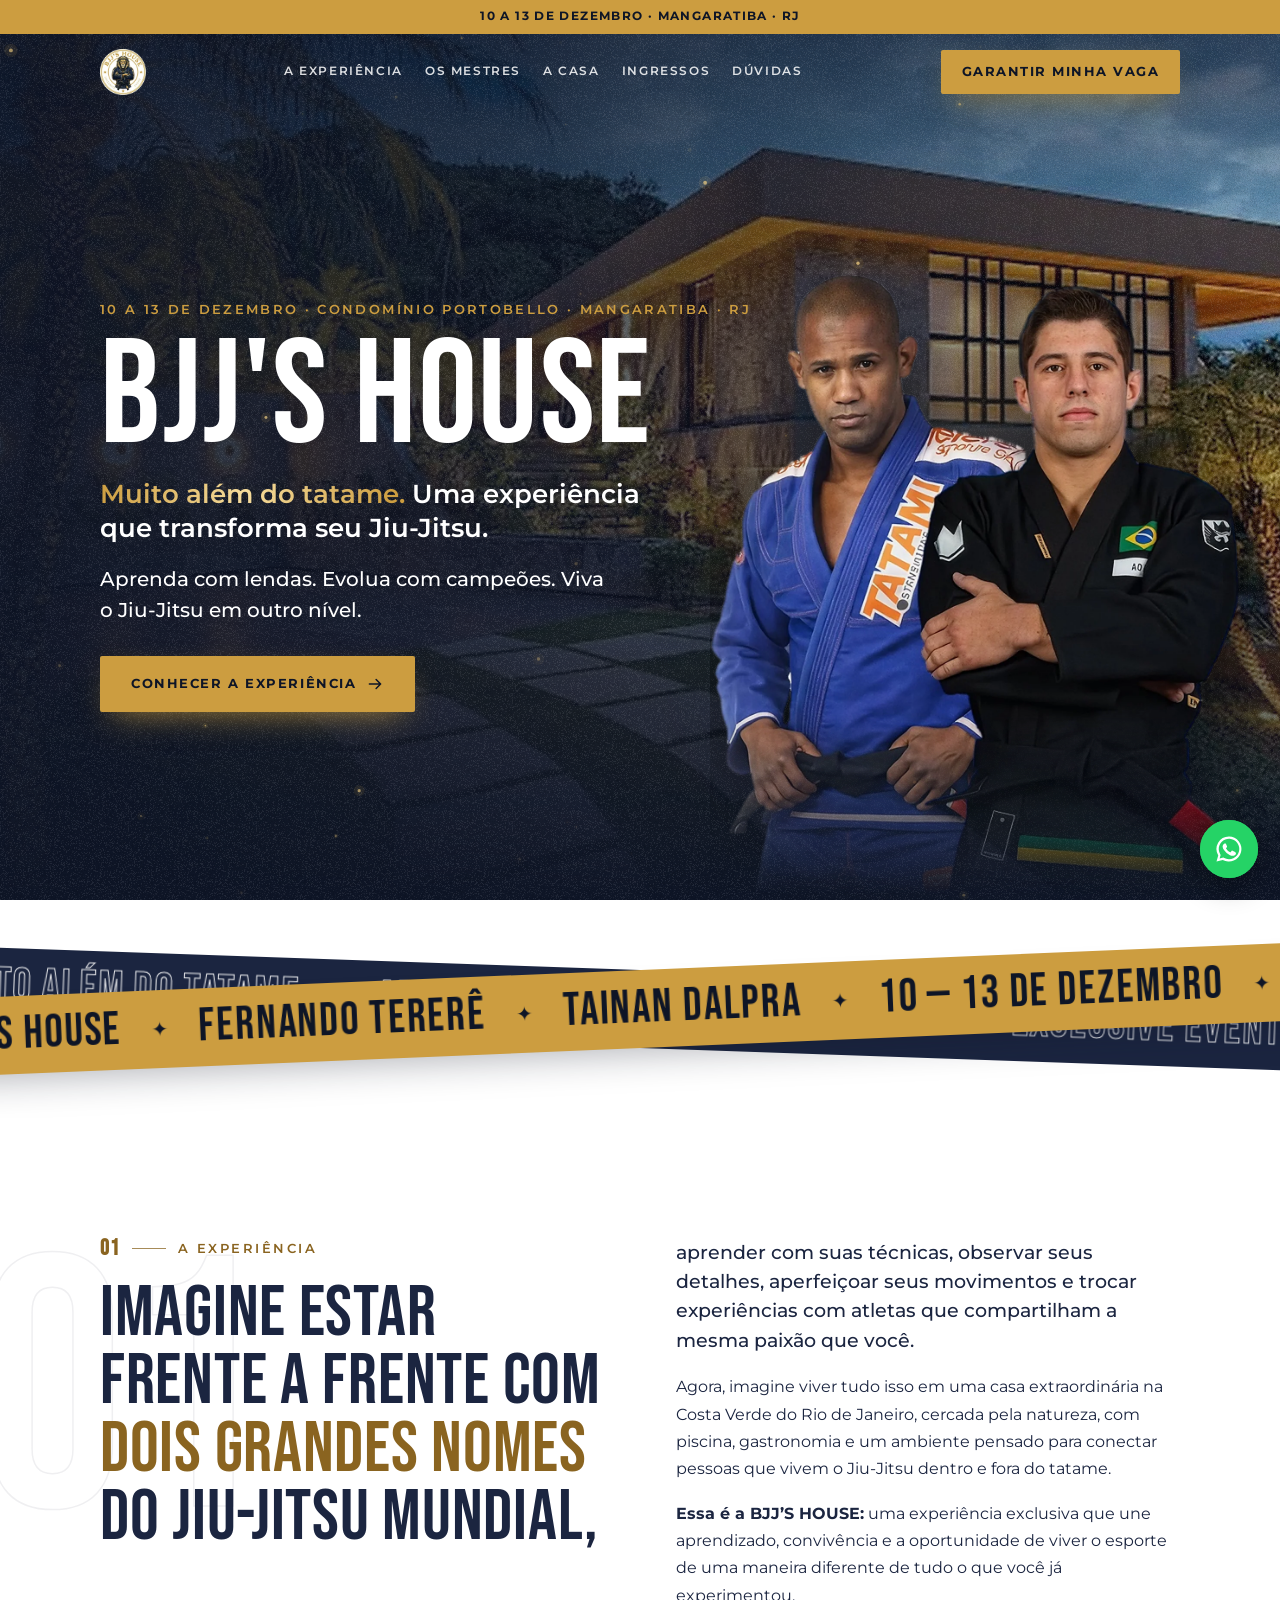
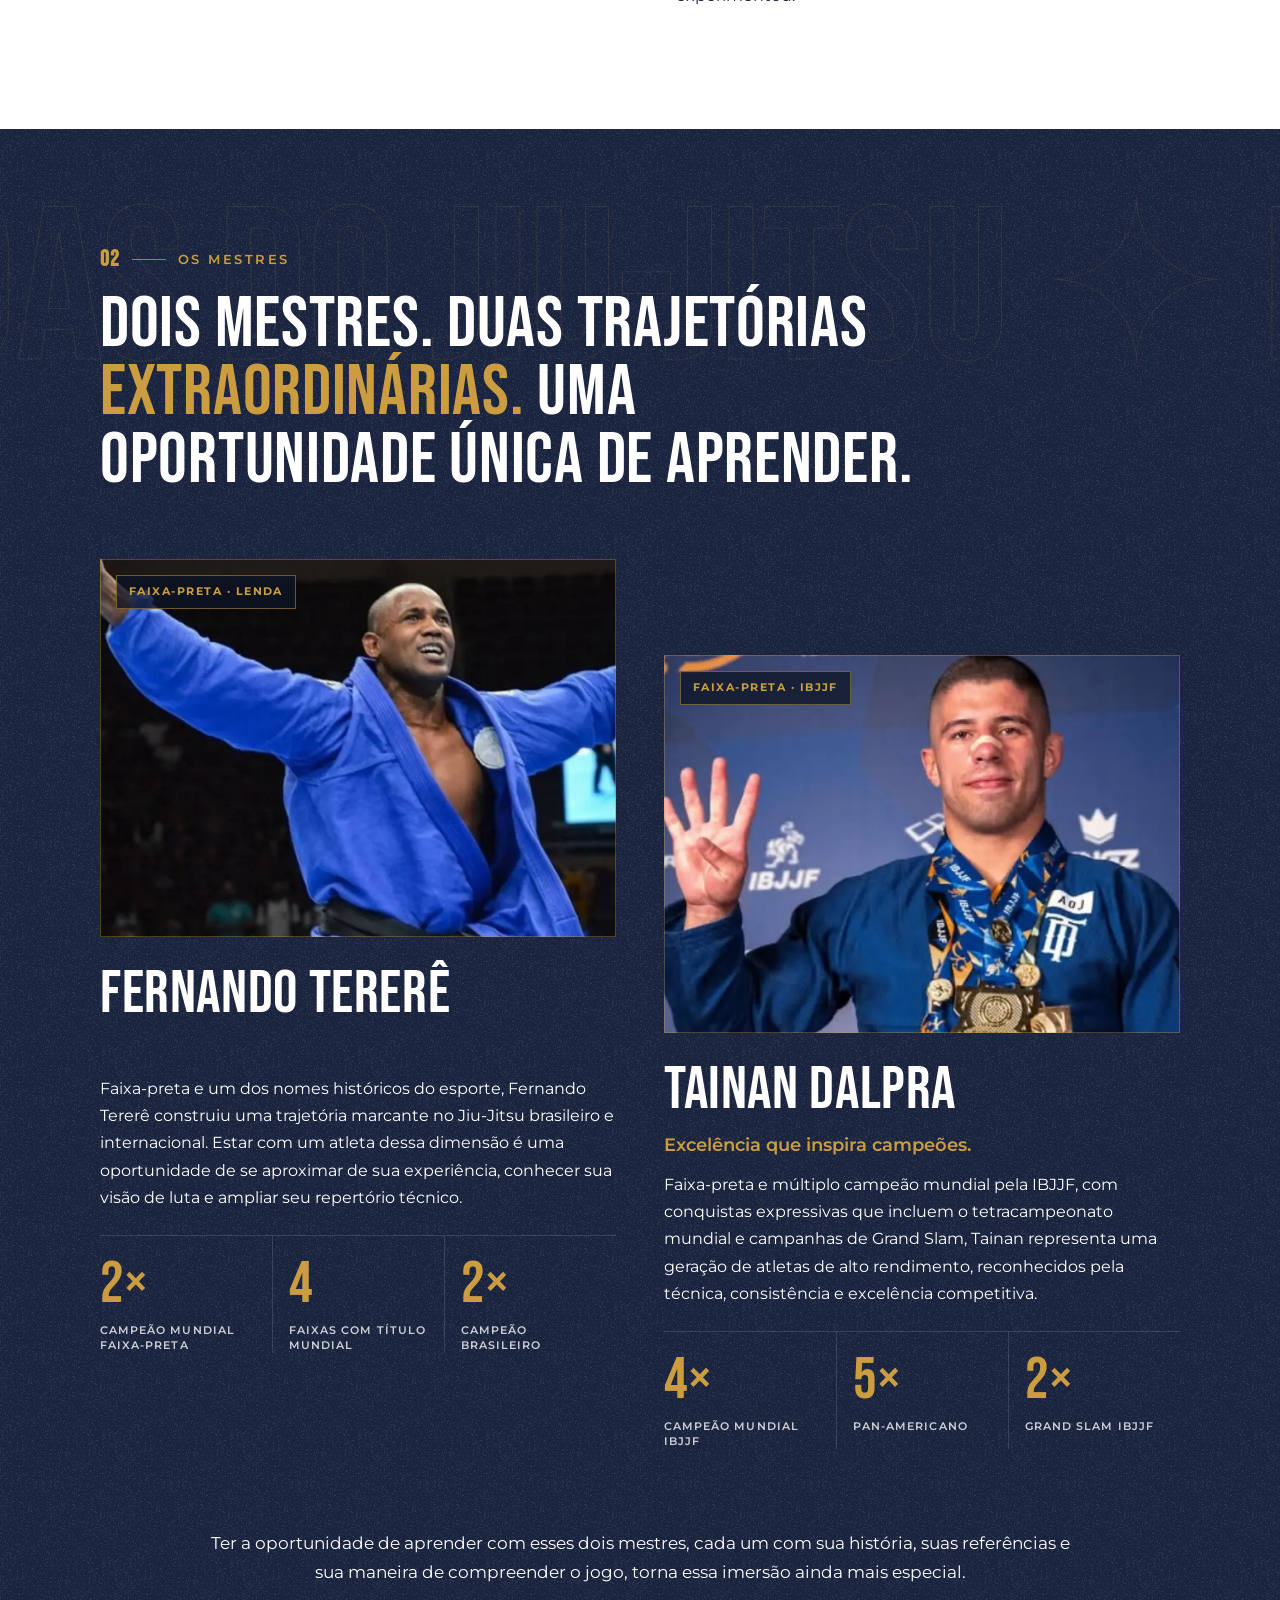
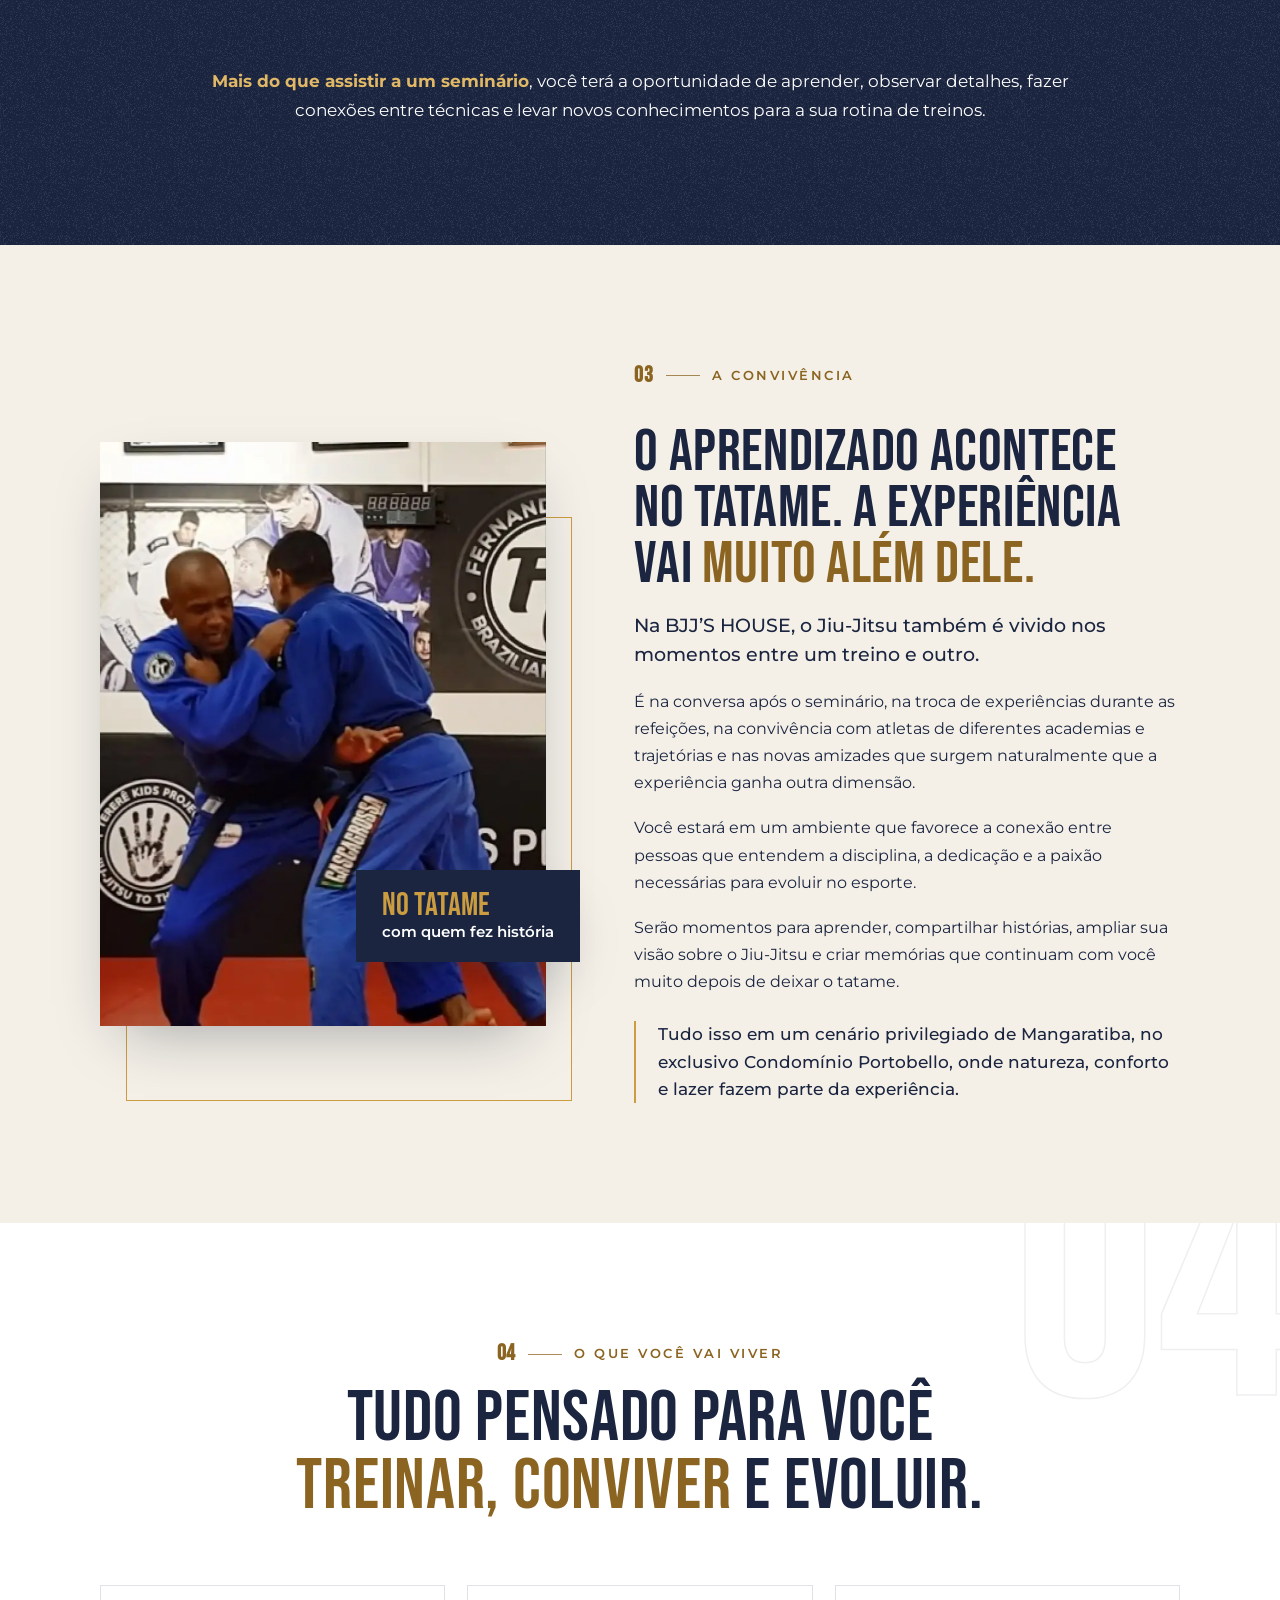
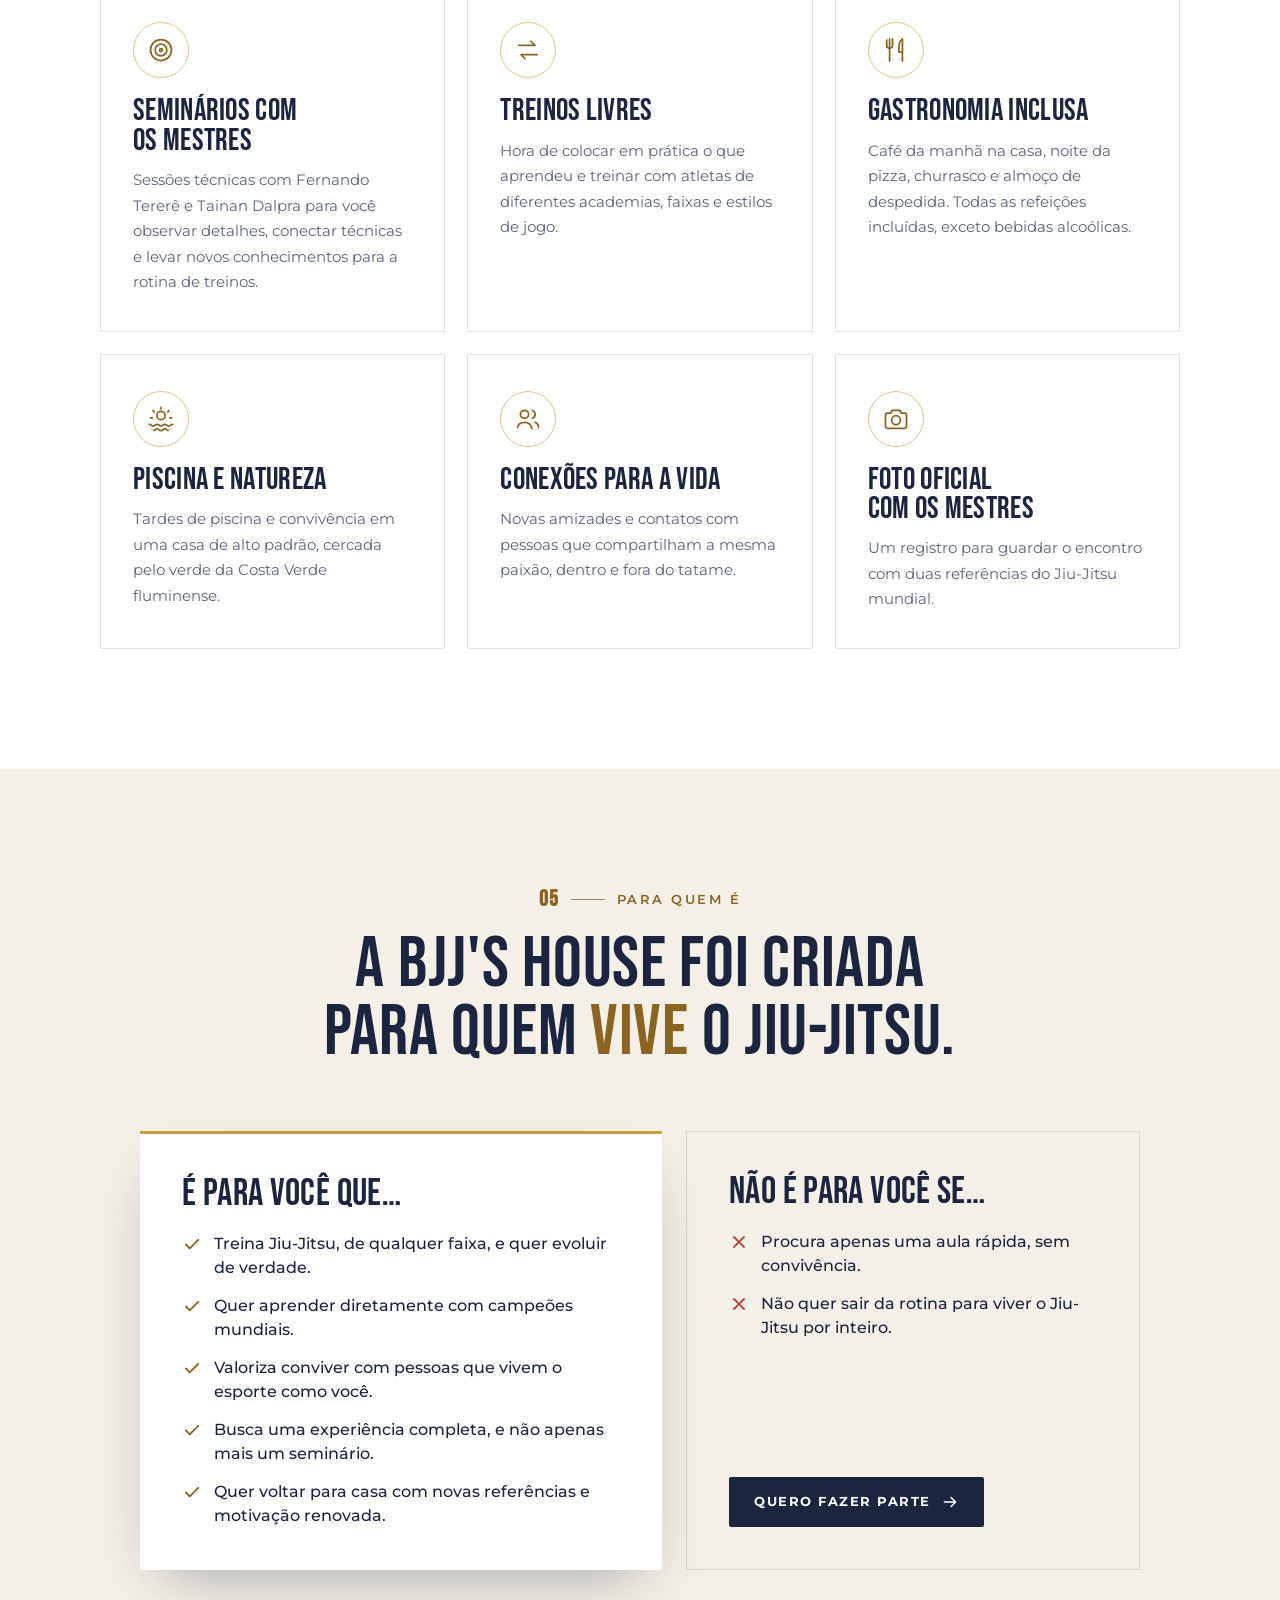
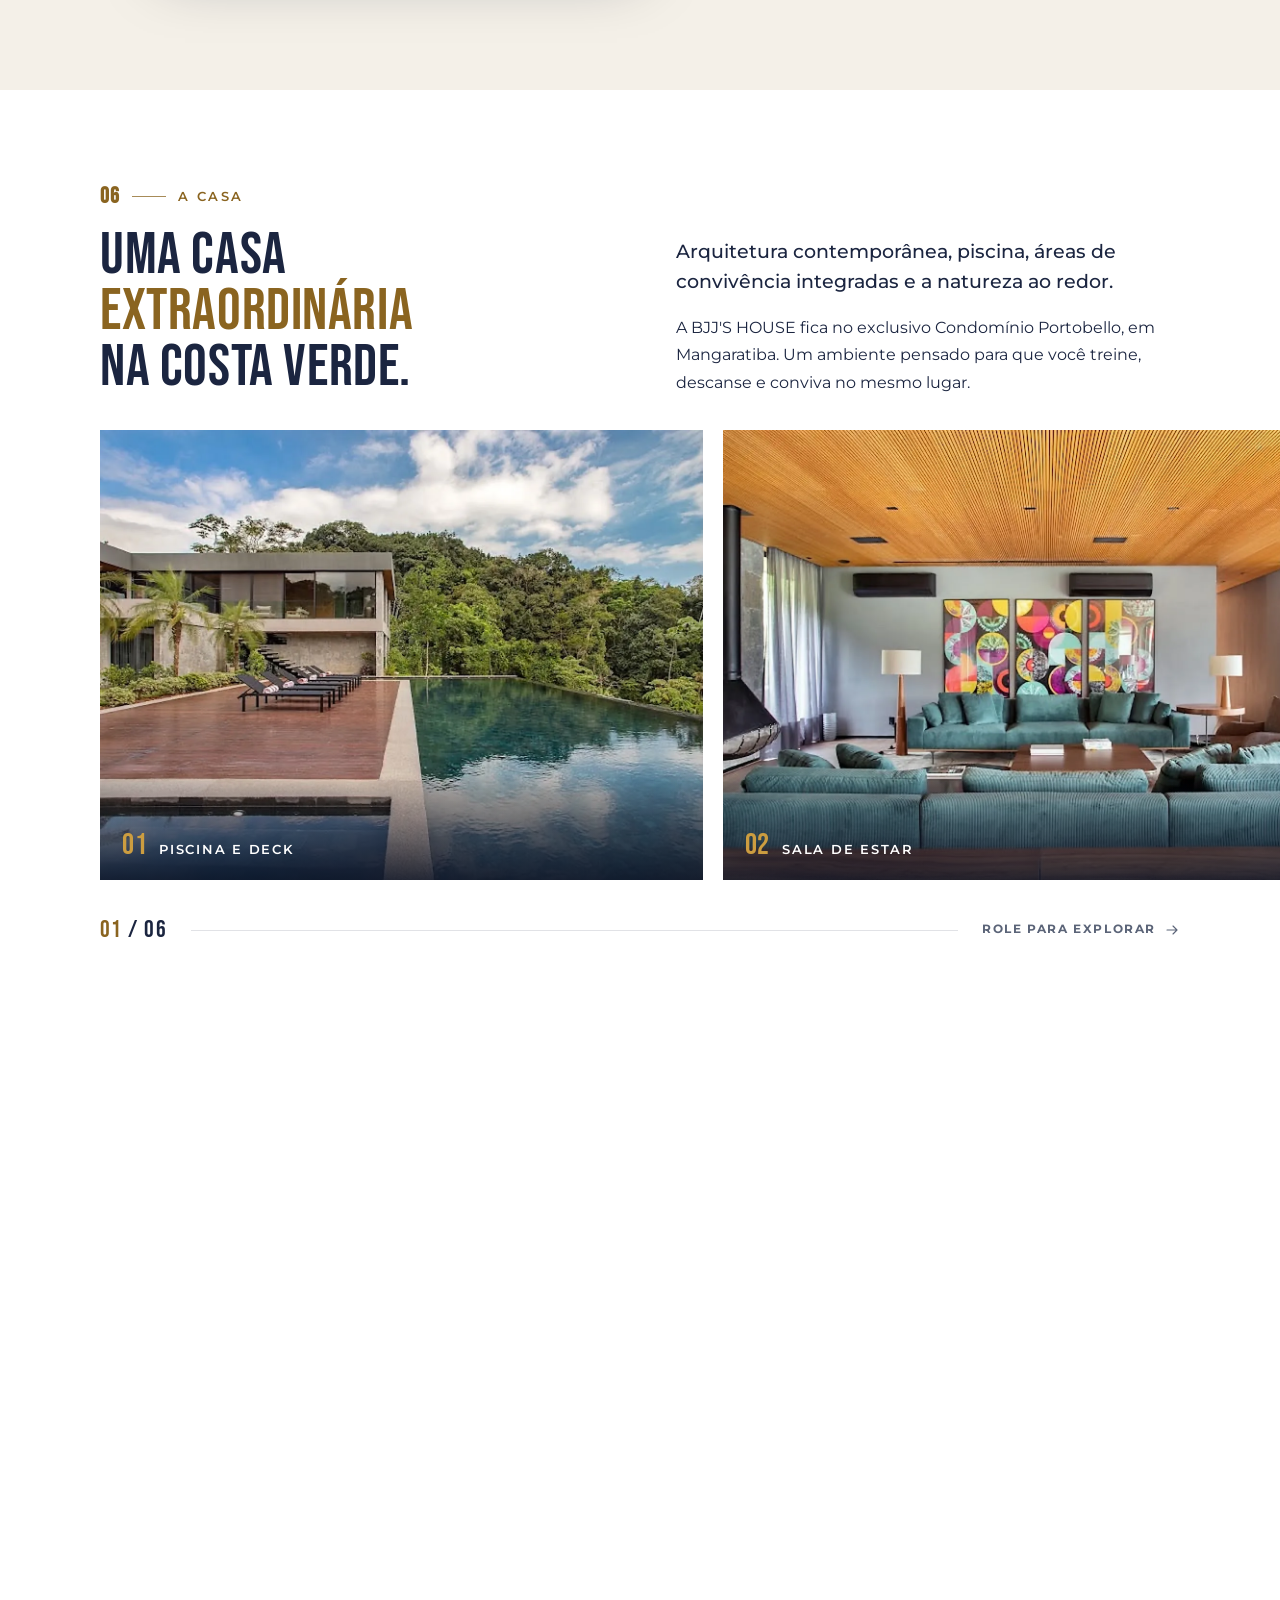
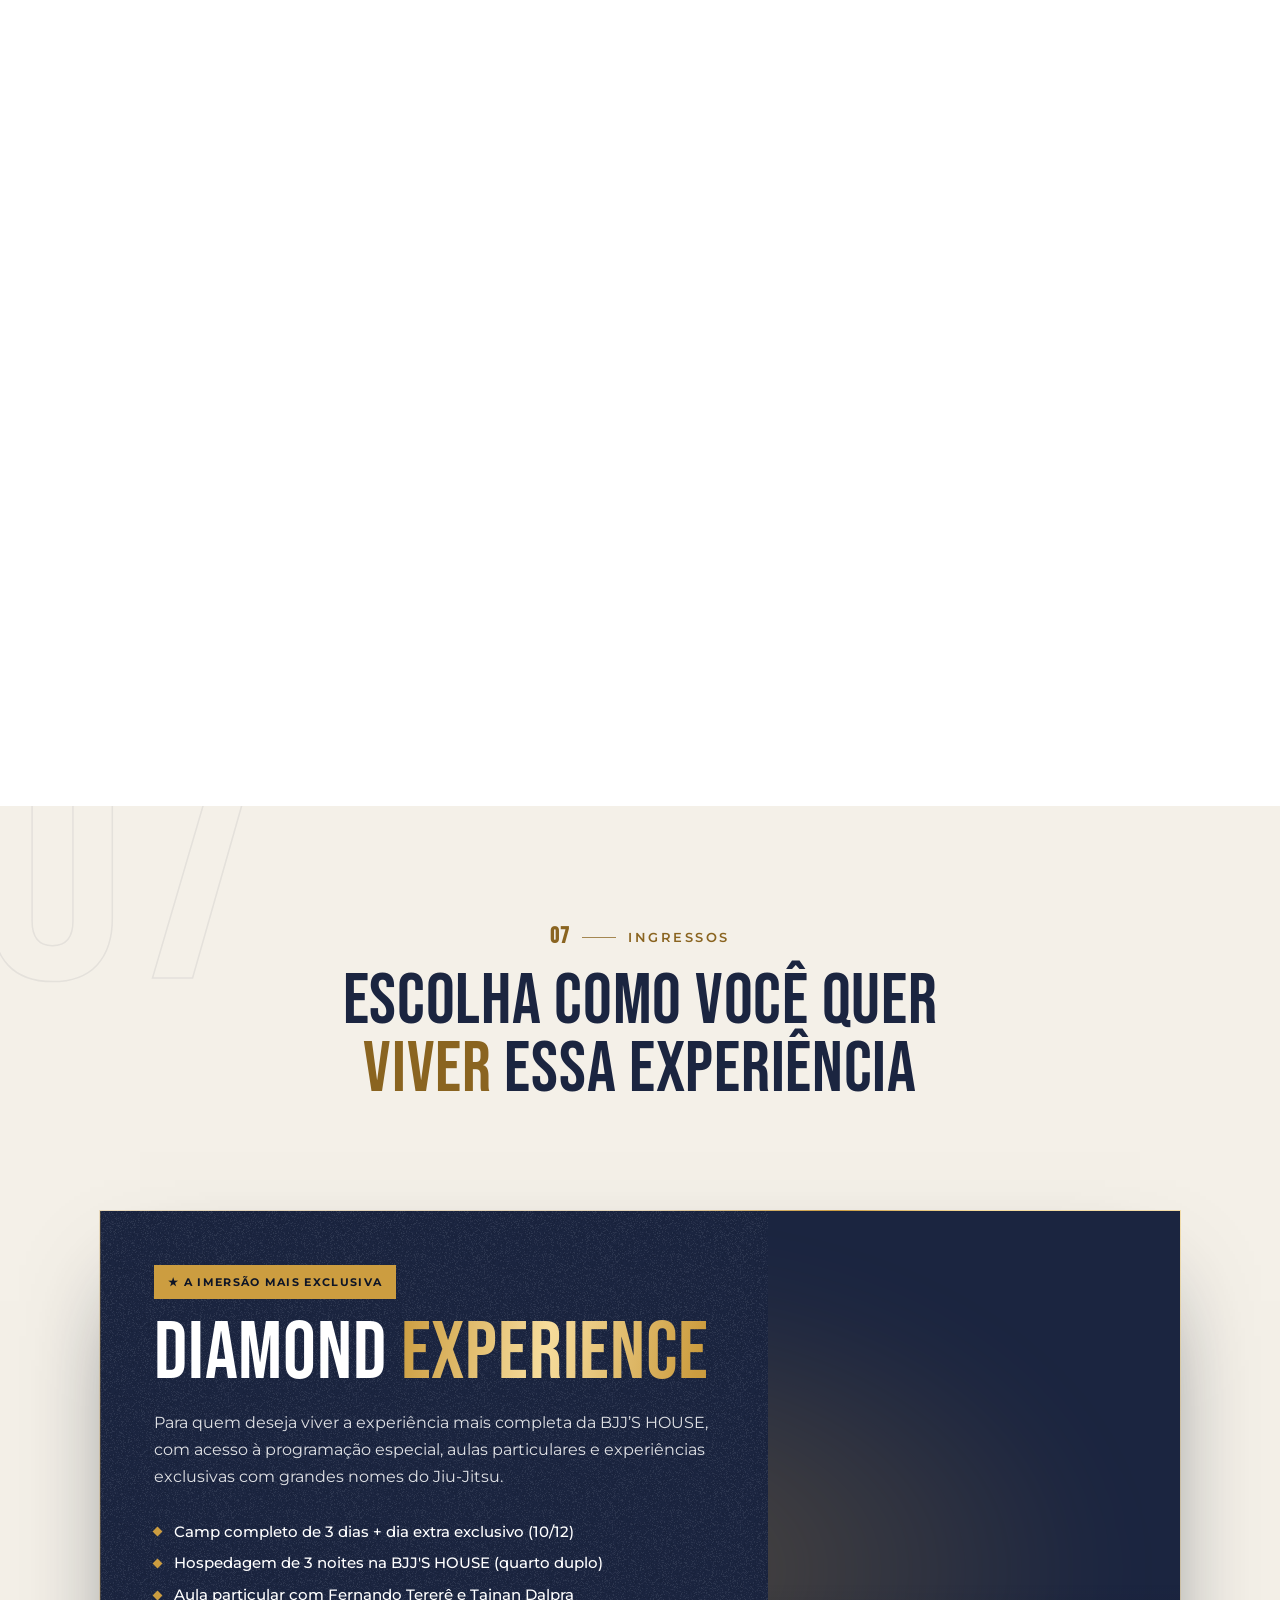
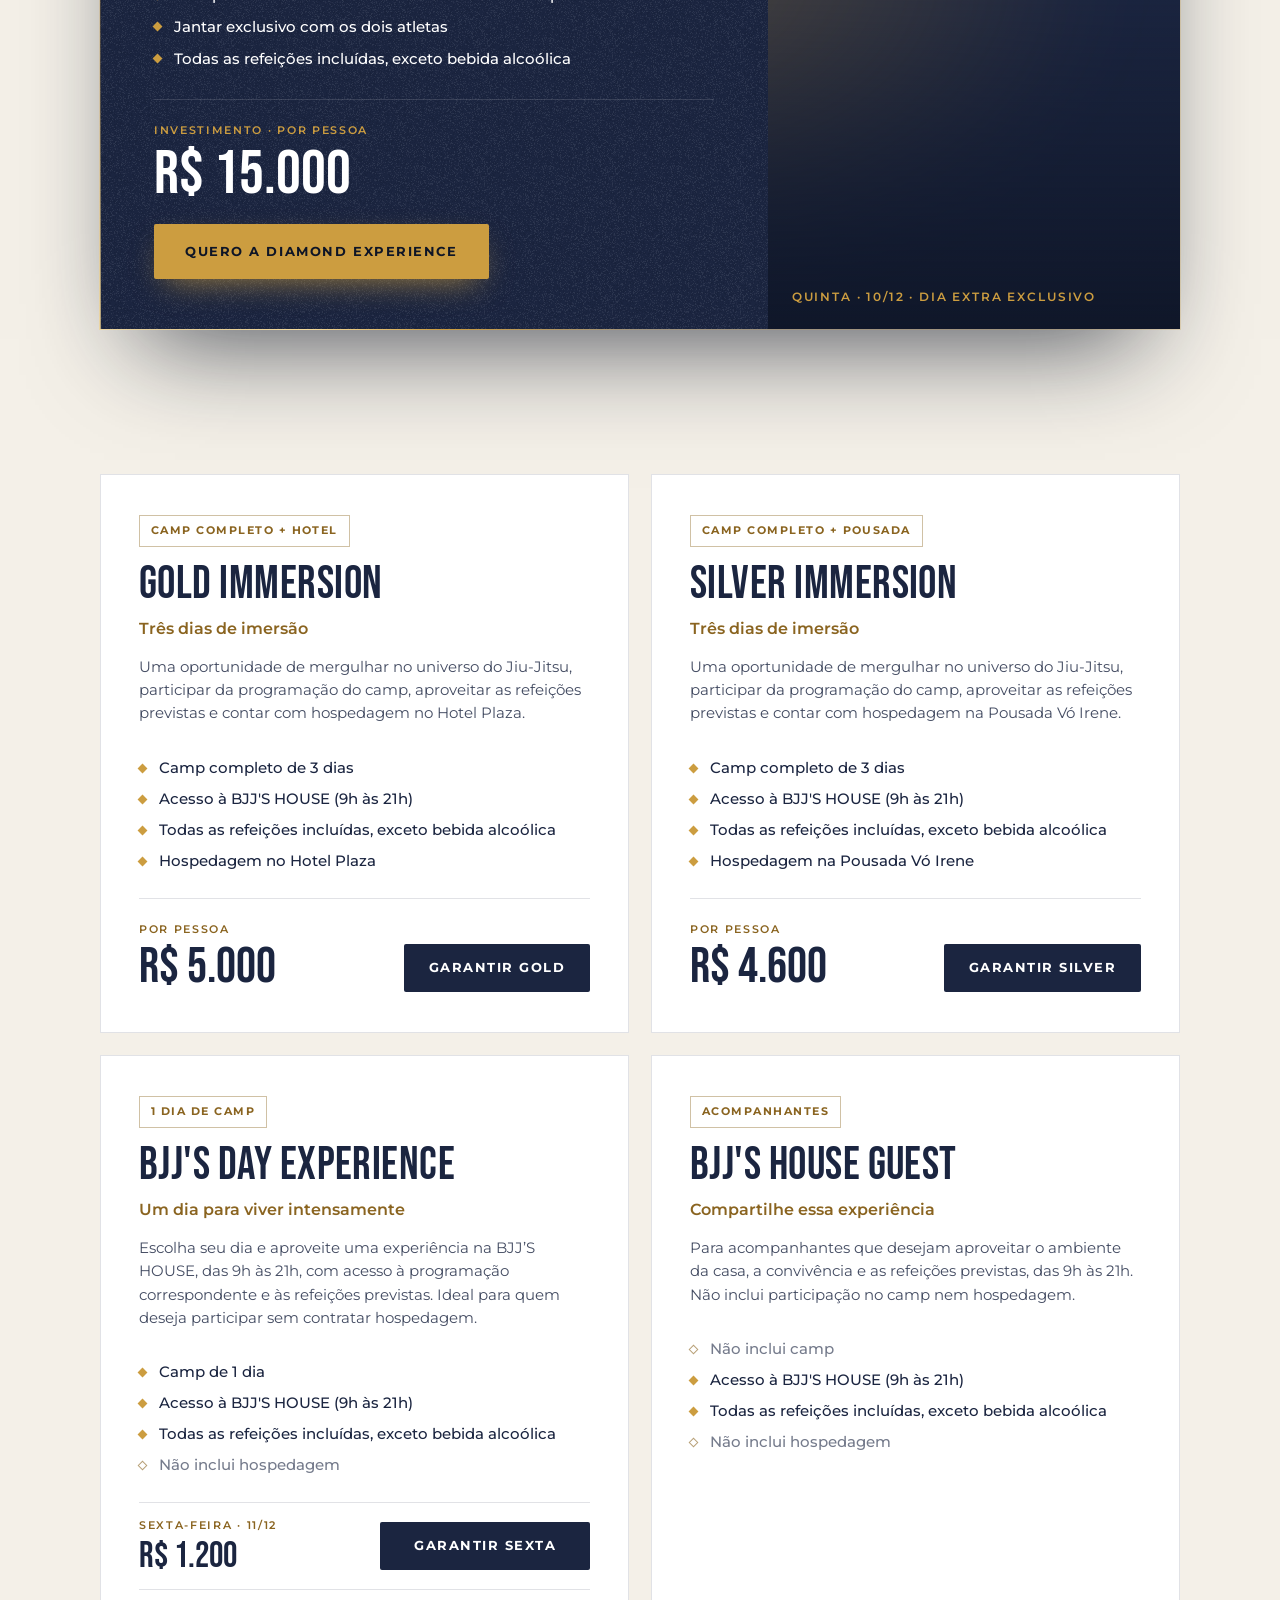
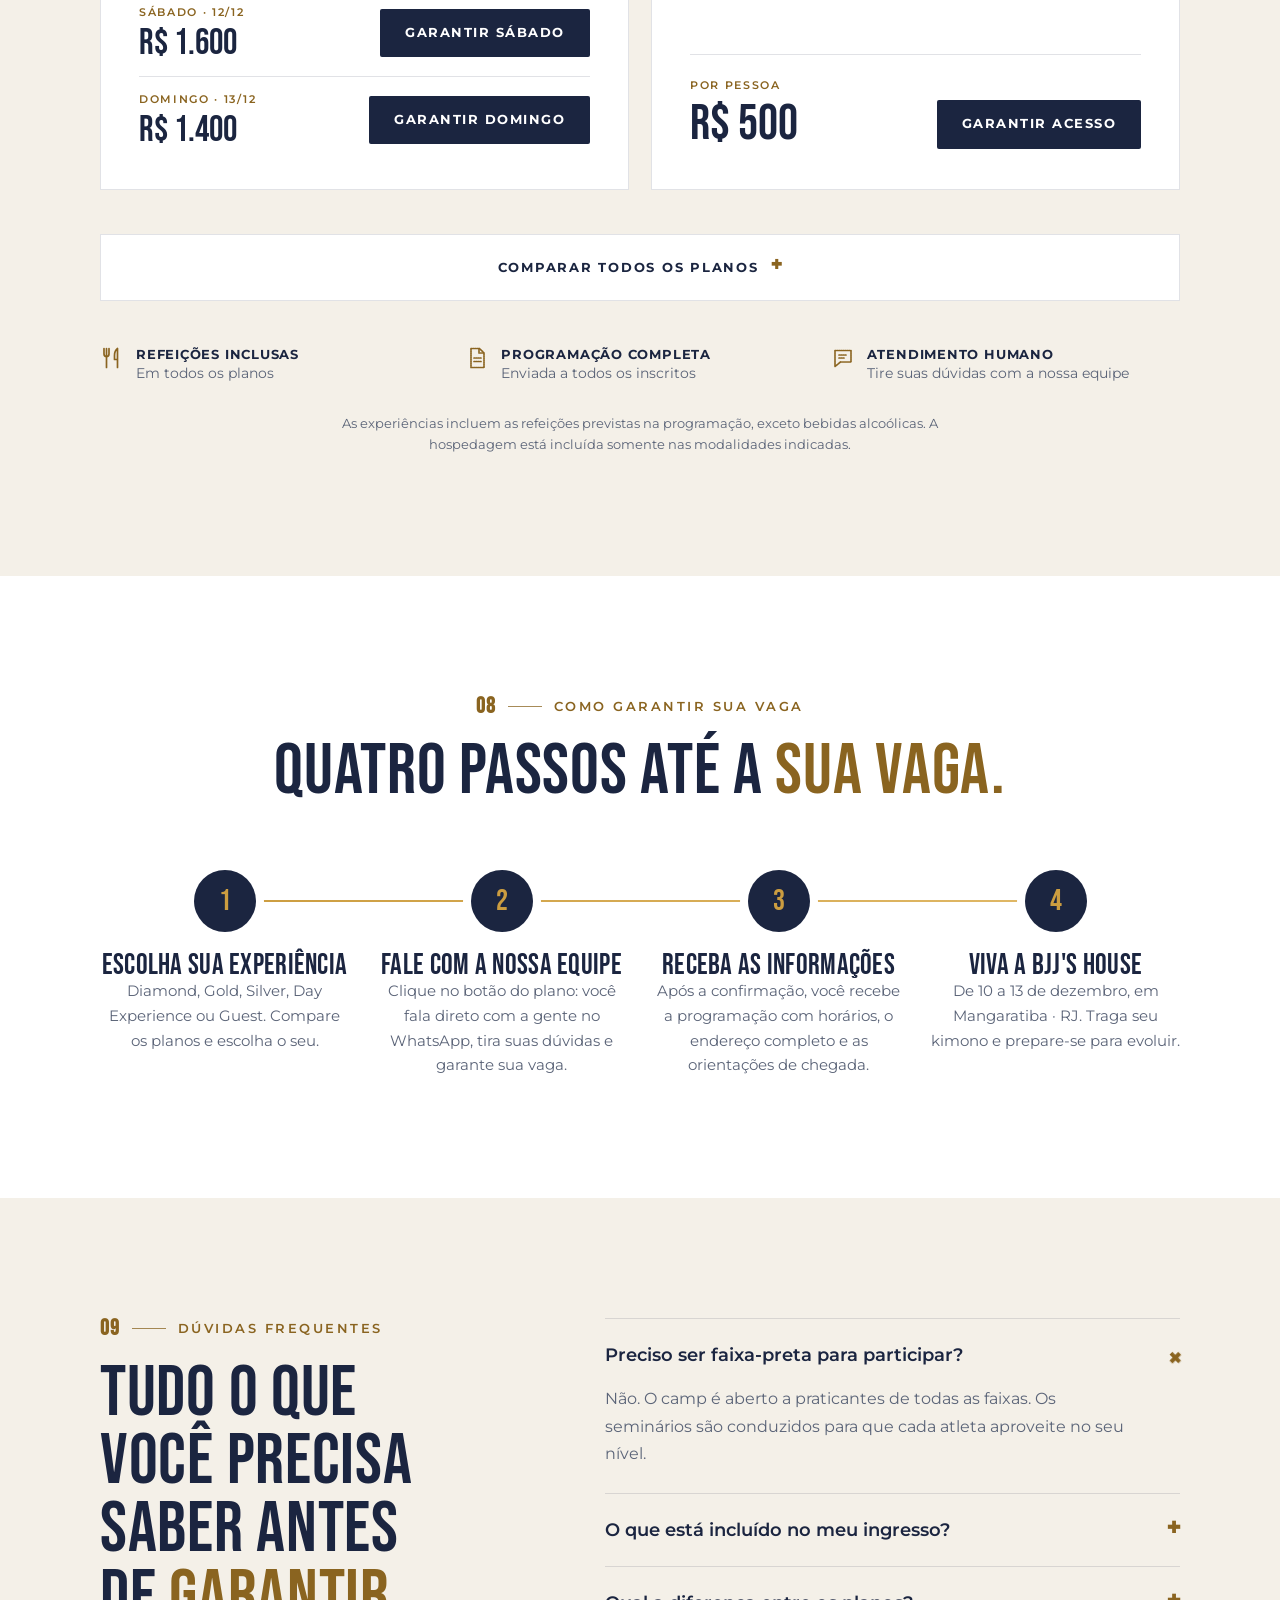
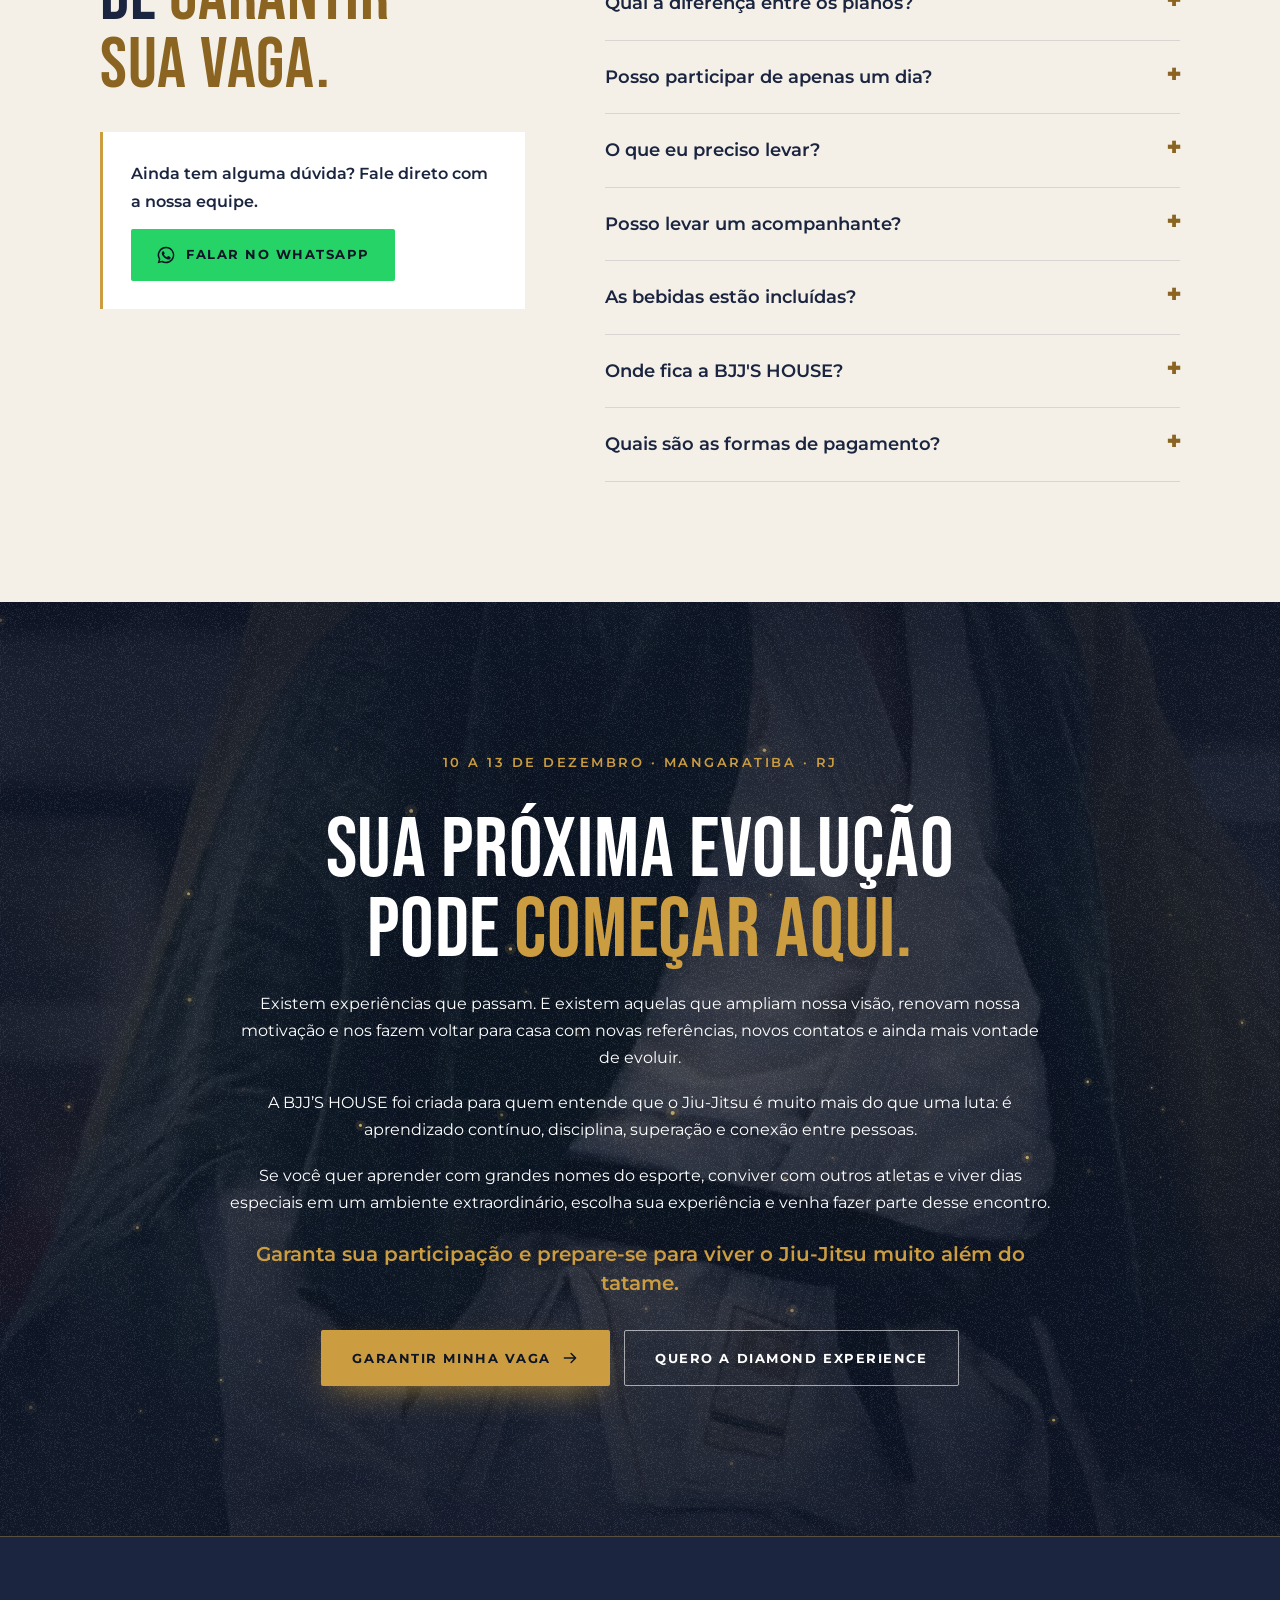
==== commit 5f324670: "Topo com a foto dos dois mestres sobre a casa - Foto enviada recortada com fundo transparente (borda" ====
--- a/index.html
+++ b/index.html
@@ -32,10 +32,10 @@
 <link rel="preconnect" href="https://fonts.gstatic.com" crossorigin>
 <link rel="stylesheet" href="https://fonts.googleapis.com/css2?family=Bebas+Neue&family=Montserrat:wght@400;500;600;700&display=swap">
 <link rel="preload" as="image" href="assets/img/hero-casa.webp" fetchpriority="high">
-<link rel="stylesheet" href="assets/css/style.css?v=20261014-2">
+<link rel="stylesheet" href="assets/css/style.css?v=20261014-3">
 <script>(function(h){h.classList.add("js");if(/[?&](utm_[a-z]+|fbclid|gclid|gbraid|wbraid|ttclid)=/.test(location.search))h.classList.add("no-intro");try{if(sessionStorage.getItem("bjj-intro"))h.classList.add("no-intro")}catch(e){}try{if(matchMedia("(prefers-reduced-motion: reduce)").matches)h.classList.add("rm","no-intro")}catch(e){}})(document.documentElement)</script>
-<script src="assets/js/config.js?v=20261014-2" defer></script>
-<script src="assets/js/main.js?v=20261014-2" defer></script>
+<script src="assets/js/config.js?v=20261014-3" defer></script>
+<script src="assets/js/main.js?v=20261014-3" defer></script>
 
 <script type="application/ld+json">
 {
@@ -158,6 +158,7 @@
   <div class="hero-bg" aria-hidden="true"><div class="hero-bg-m"><img src="assets/img/hero-casa.webp" alt="" width="1254" height="936" fetchpriority="high"></div></div>
   <div class="hero-shade" aria-hidden="true"></div>
   <canvas class="particles" data-particles aria-hidden="true"></canvas>
+  <div class="hero-masters" data-h style="--d:4"><img src="assets/img/mestres-hero.webp" alt="Fernando Tererê e Tainan Dalpra" width="1244" height="1448" decoding="async"></div>
 
   <div class="wrap hero-grid">
     <div class="hero-text" data-hero-content>
--- a/assets/css/style.css
+++ b/assets/css/style.css
@@ -180,6 +180,11 @@
   linear-gradient(180deg,rgba(14,21,38,.55) 0%,rgba(14,21,38,0) 22%,rgba(14,21,38,0) 58%,#0e1526 100%),
   linear-gradient(90deg,rgba(14,21,38,.95) 0%,rgba(14,21,38,.78) 40%,rgba(14,21,38,.2) 100%)}
 .particles{position:absolute;inset:0;width:100%;height:100%;z-index:-1;pointer-events:none}
+/* os dois mestres, recortados, à direita do topo */
+.hero-masters{position:absolute;z-index:0;right:2.5vw;bottom:0;width:min(42vw,calc((100vh - 150px) * .859));pointer-events:none}
+.hero-masters::before{content:"";position:absolute;inset:6% -14% 0;z-index:-1;background:radial-gradient(48% 46% at 50% 58%,rgba(14,21,38,.78),rgba(14,21,38,0) 100%),radial-gradient(36% 30% at 50% 34%,rgba(204,157,64,.22),rgba(204,157,64,0) 100%)}
+.hero-masters img{display:block;width:100%;height:auto;filter:drop-shadow(0 26px 40px rgba(0,0,0,.5));-webkit-mask-image:linear-gradient(180deg,#000 70%,transparent 99%);mask-image:linear-gradient(180deg,#000 70%,transparent 99%)}
+.hero .scroll-cue{display:none}
 .hero-grid{width:100%;display:grid;grid-template-columns:minmax(0,1fr);gap:56px;align-items:end;padding-top:calc(var(--annc-h) + 76px + 56px);padding-bottom:56px;will-change:transform,opacity}
 .hero-text{display:flex;flex-direction:column;min-width:0}
 .hero-date{font-weight:600;font-size:13px;letter-spacing:.18em;text-transform:uppercase;color:var(--gold);margin-bottom:16px}
@@ -644,6 +649,7 @@
   .menu-cta{display:inline-flex;margin-top:20px}
   .top.menu-open{background:var(--ink)}
   .hero{justify-content:flex-end}
+  .hero-masters{display:none}
   .hero-grid{grid-template-columns:1fr;gap:40px;padding-top:calc(var(--annc-h) + 130px);padding-bottom:60px}
   .hero-card-wrap{max-width:520px}
   .hero-bg{top:-40px;bottom:auto;height:calc(82vh + 40px);height:calc(82svh + 40px);-webkit-mask-image:linear-gradient(180deg,#000 50%,transparent);mask-image:linear-gradient(180deg,#000 50%,transparent)}
@@ -748,9 +754,20 @@
   .lb-prev{left:calc(50% - 62px)}
   .lb-next{right:calc(50% - 62px)}
 }
+@media (min-width:761px) and (max-width:1000px) and (orientation:portrait){
+  .hero-masters{display:block;left:0;right:0;margin-inline:auto;bottom:auto;top:calc(var(--annc-h) + 96px);width:min(62vw,calc((100vh - 600px) * .859))}
+}
+/* celular: atletas na frente da foto da casa, no alto da tela */
+@media (max-width:760px){
+  .hero-bg{height:100vw}
+  .hero-grid{padding-top:max(calc(var(--annc-h) + 130px),calc(100vw - 40px))}
+  .hero-masters{display:block;left:0;right:0;margin-inline:auto;bottom:auto;top:calc(var(--annc-h) + 62px);width:min(64vw,300px)}
+  .hero-masters img{-webkit-mask-image:linear-gradient(180deg,#000 62%,transparent 98%);mask-image:linear-gradient(180deg,#000 62%,transparent 98%)}
+}
 /* celulares de tela baixa (ex.: iPhone SE): foto mais curta para o botão principal caber na primeira tela */
 @media (max-width:760px) and (max-height:720px){
   .hero-bg{height:60vw}
+  .hero-masters{display:none}
   .hero-grid{padding-top:max(calc(var(--annc-h) + 110px),calc(60vw - 52px))}
 }
 @media (max-width:520px){
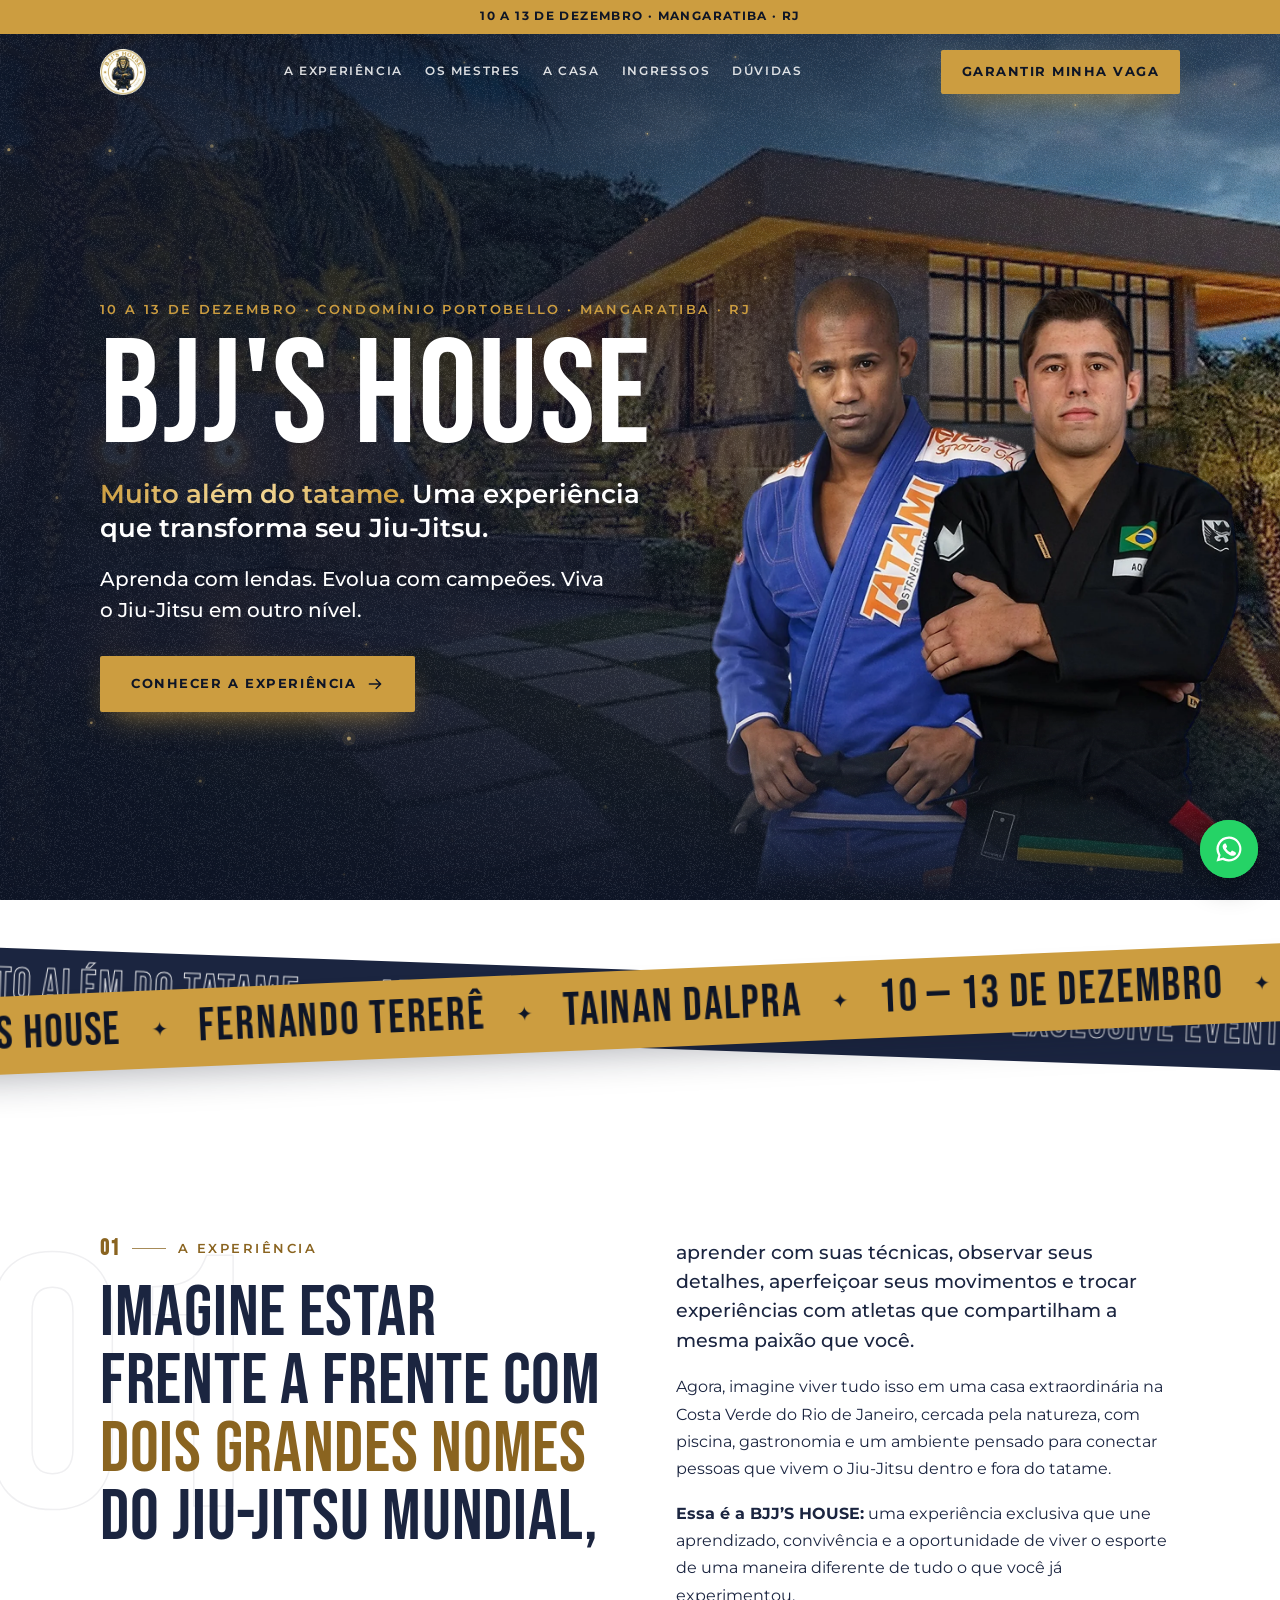
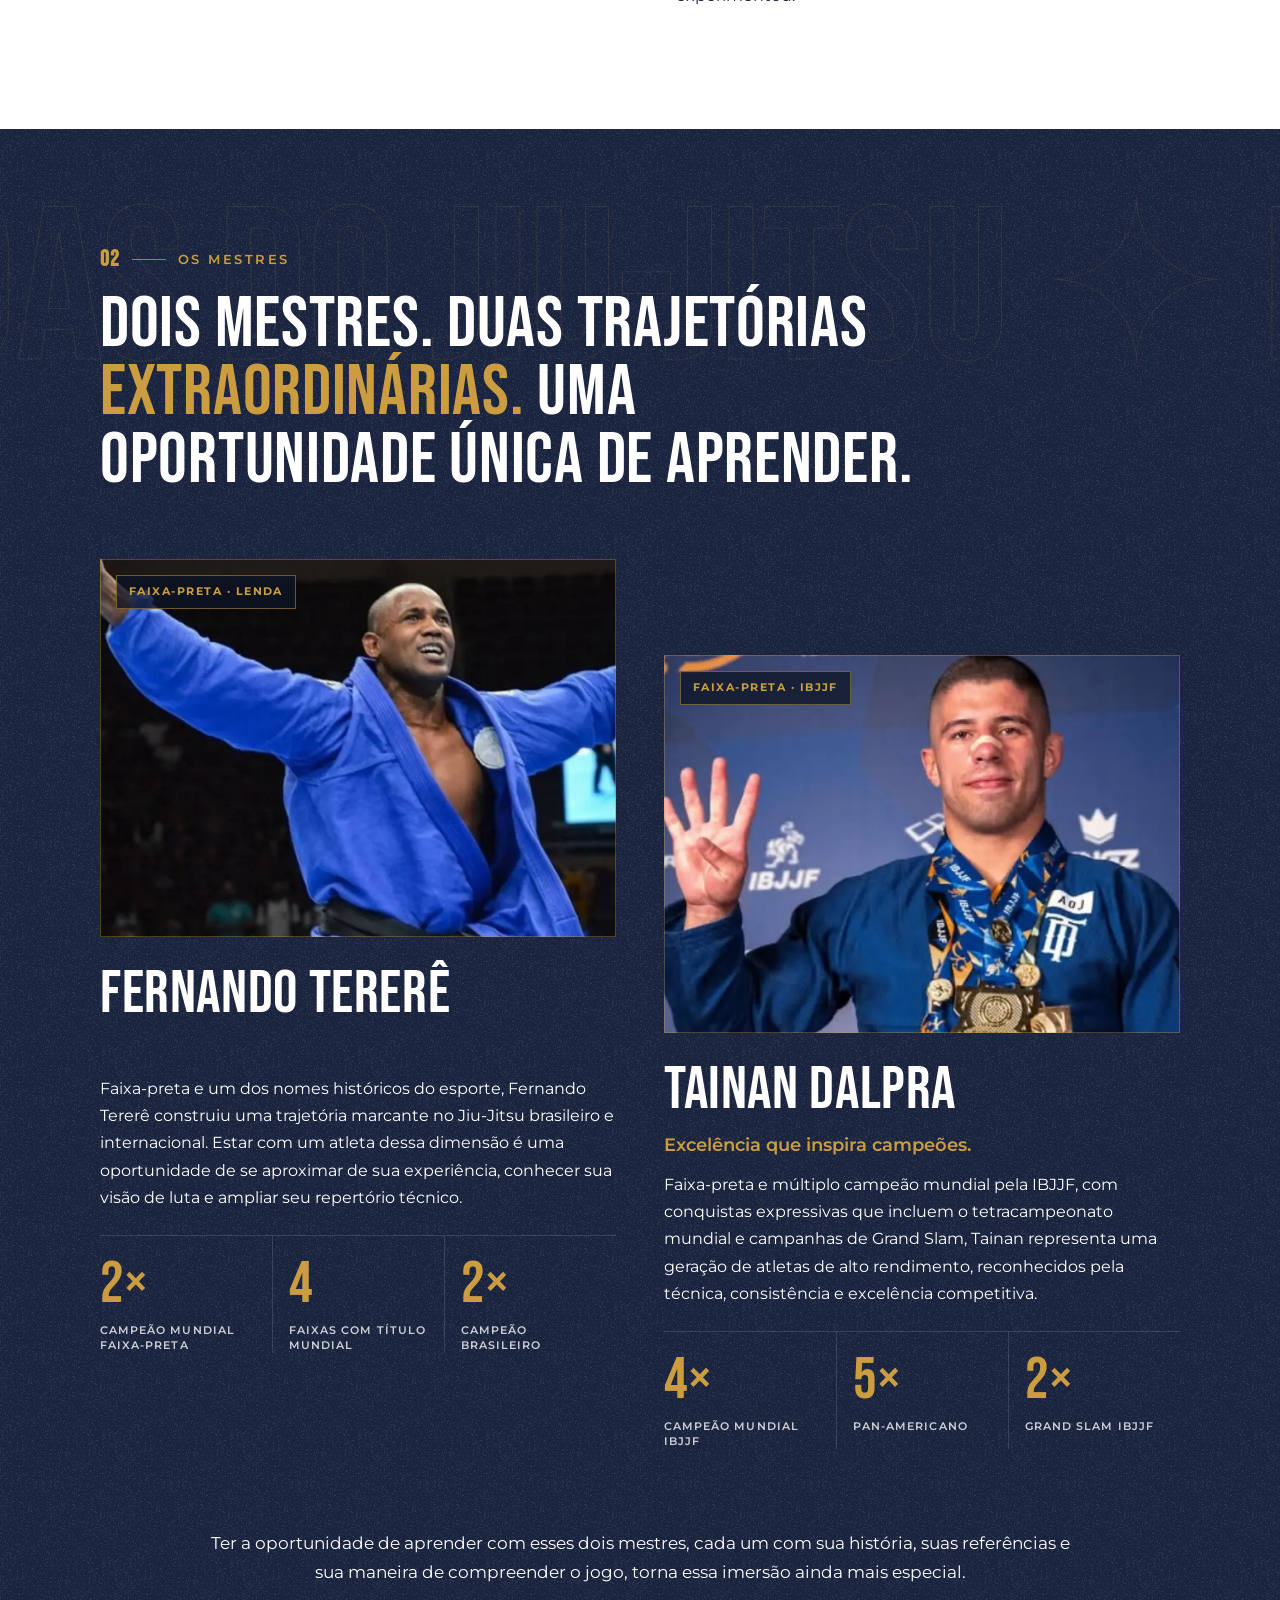
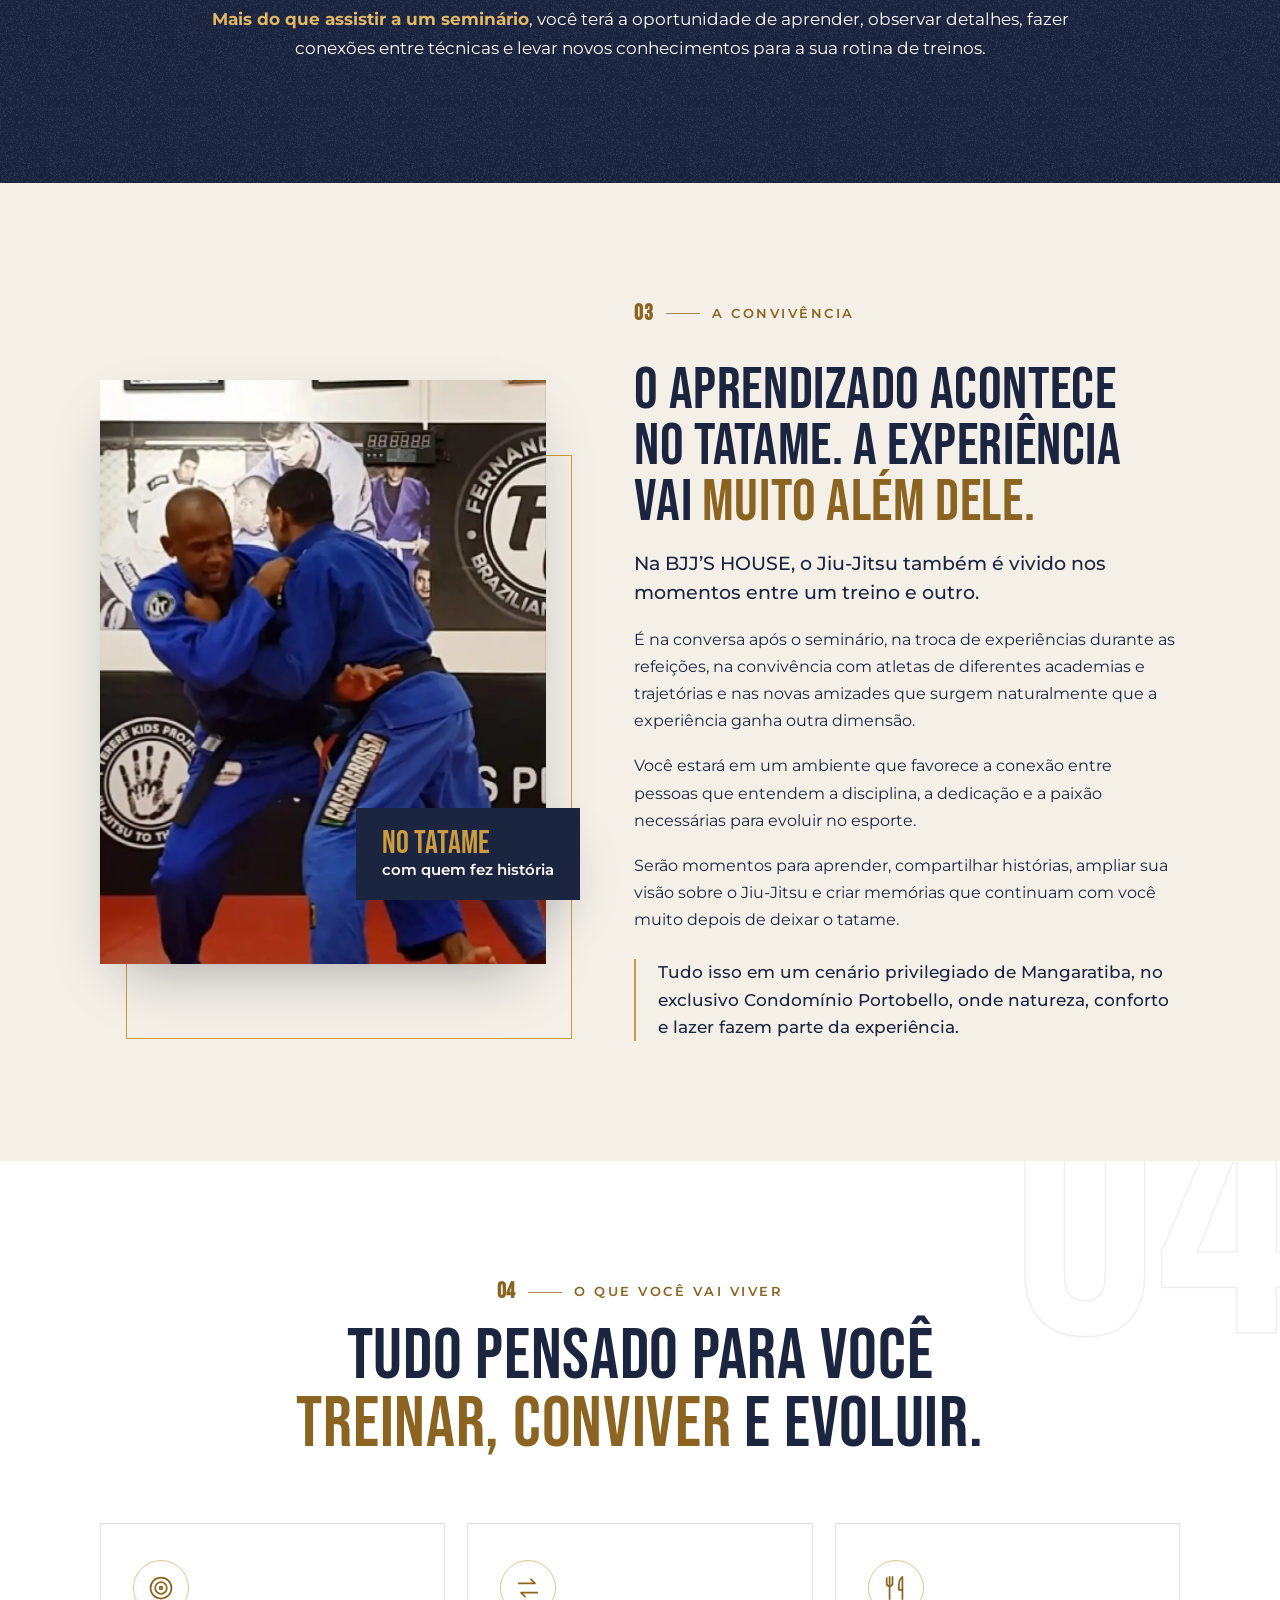
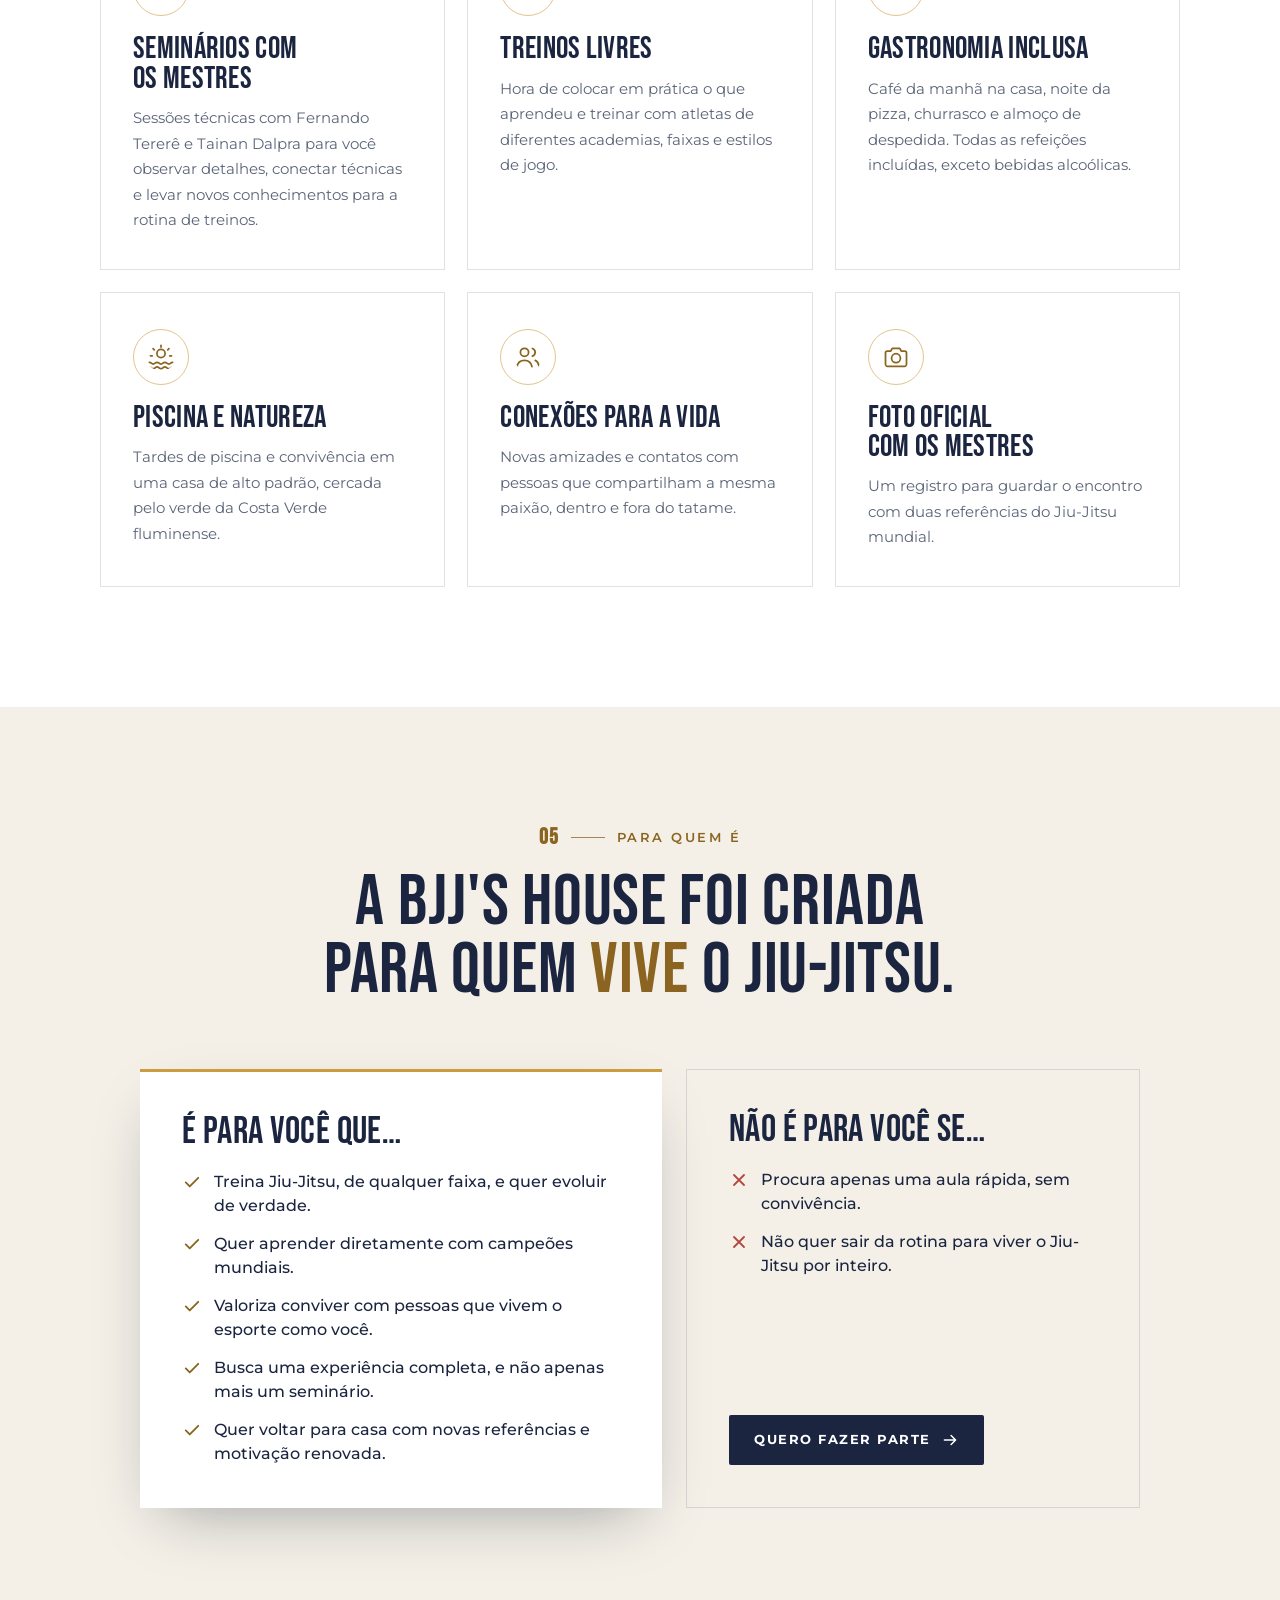
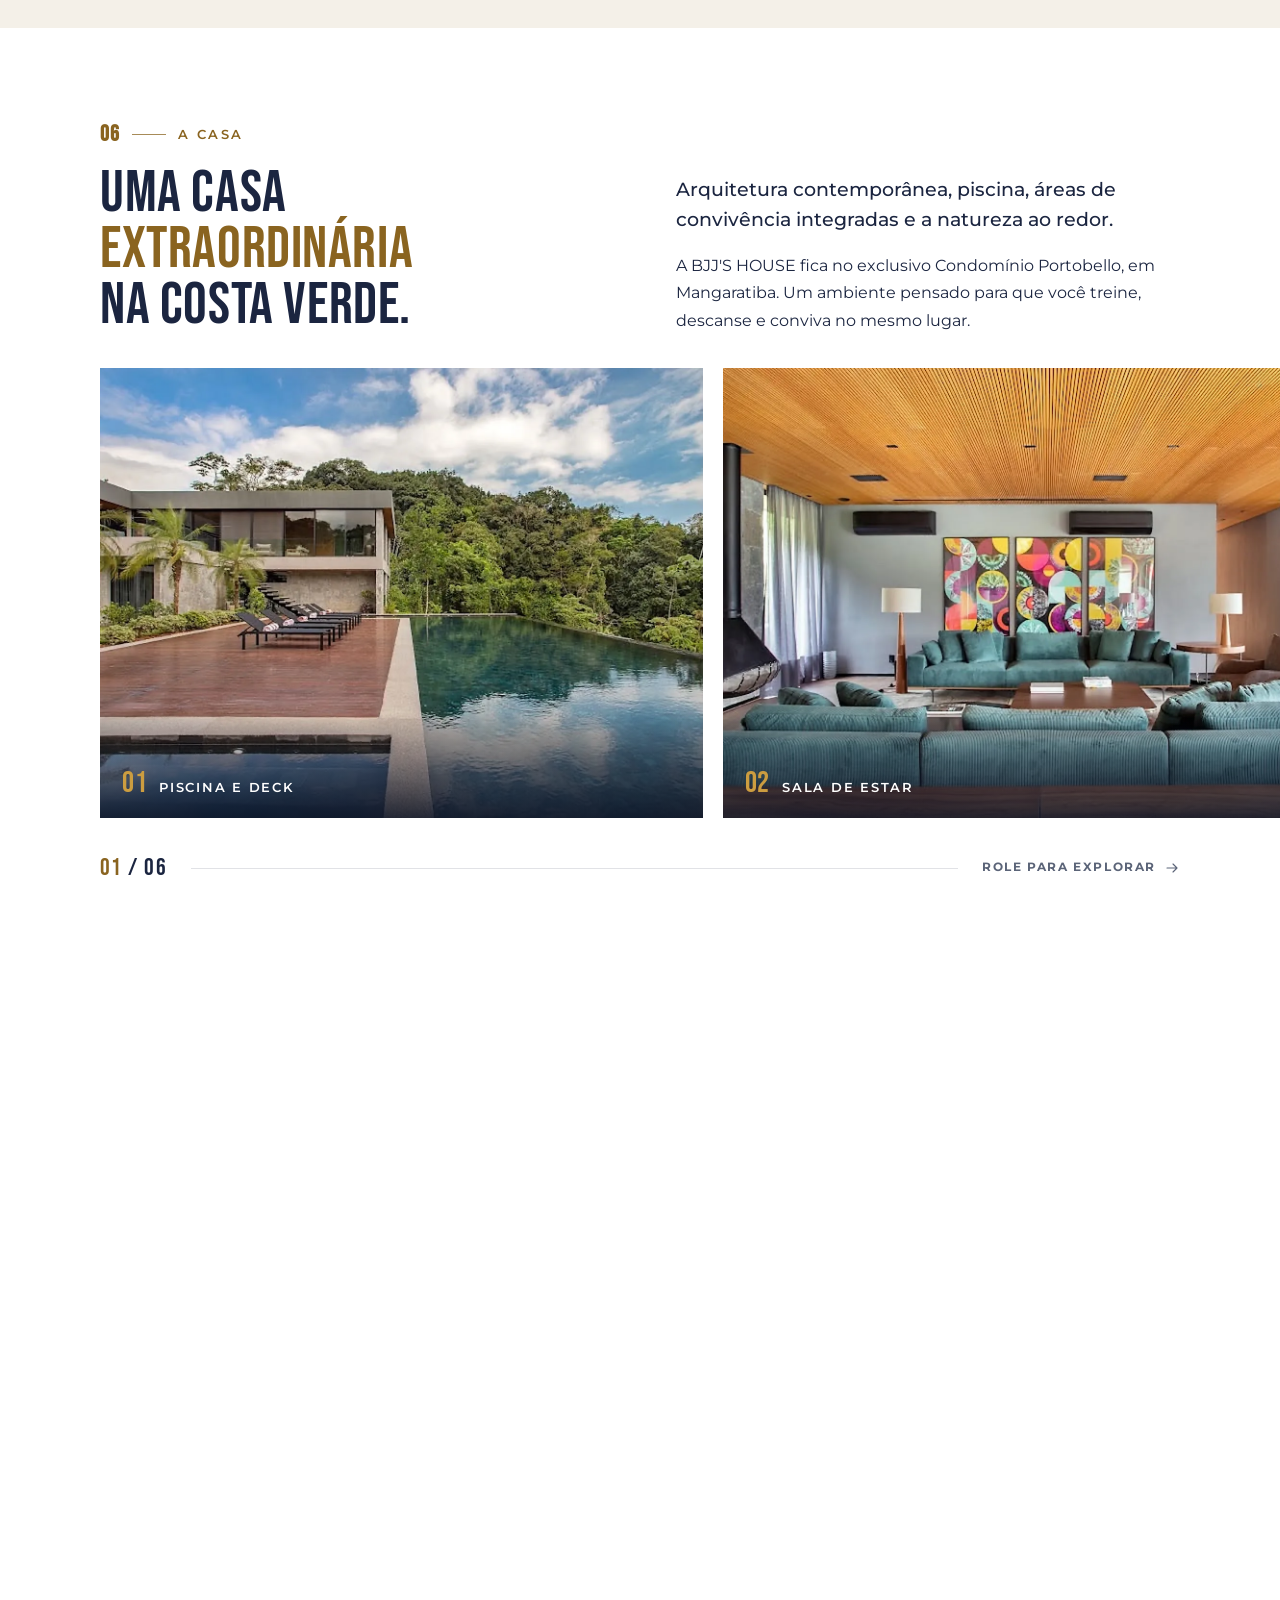
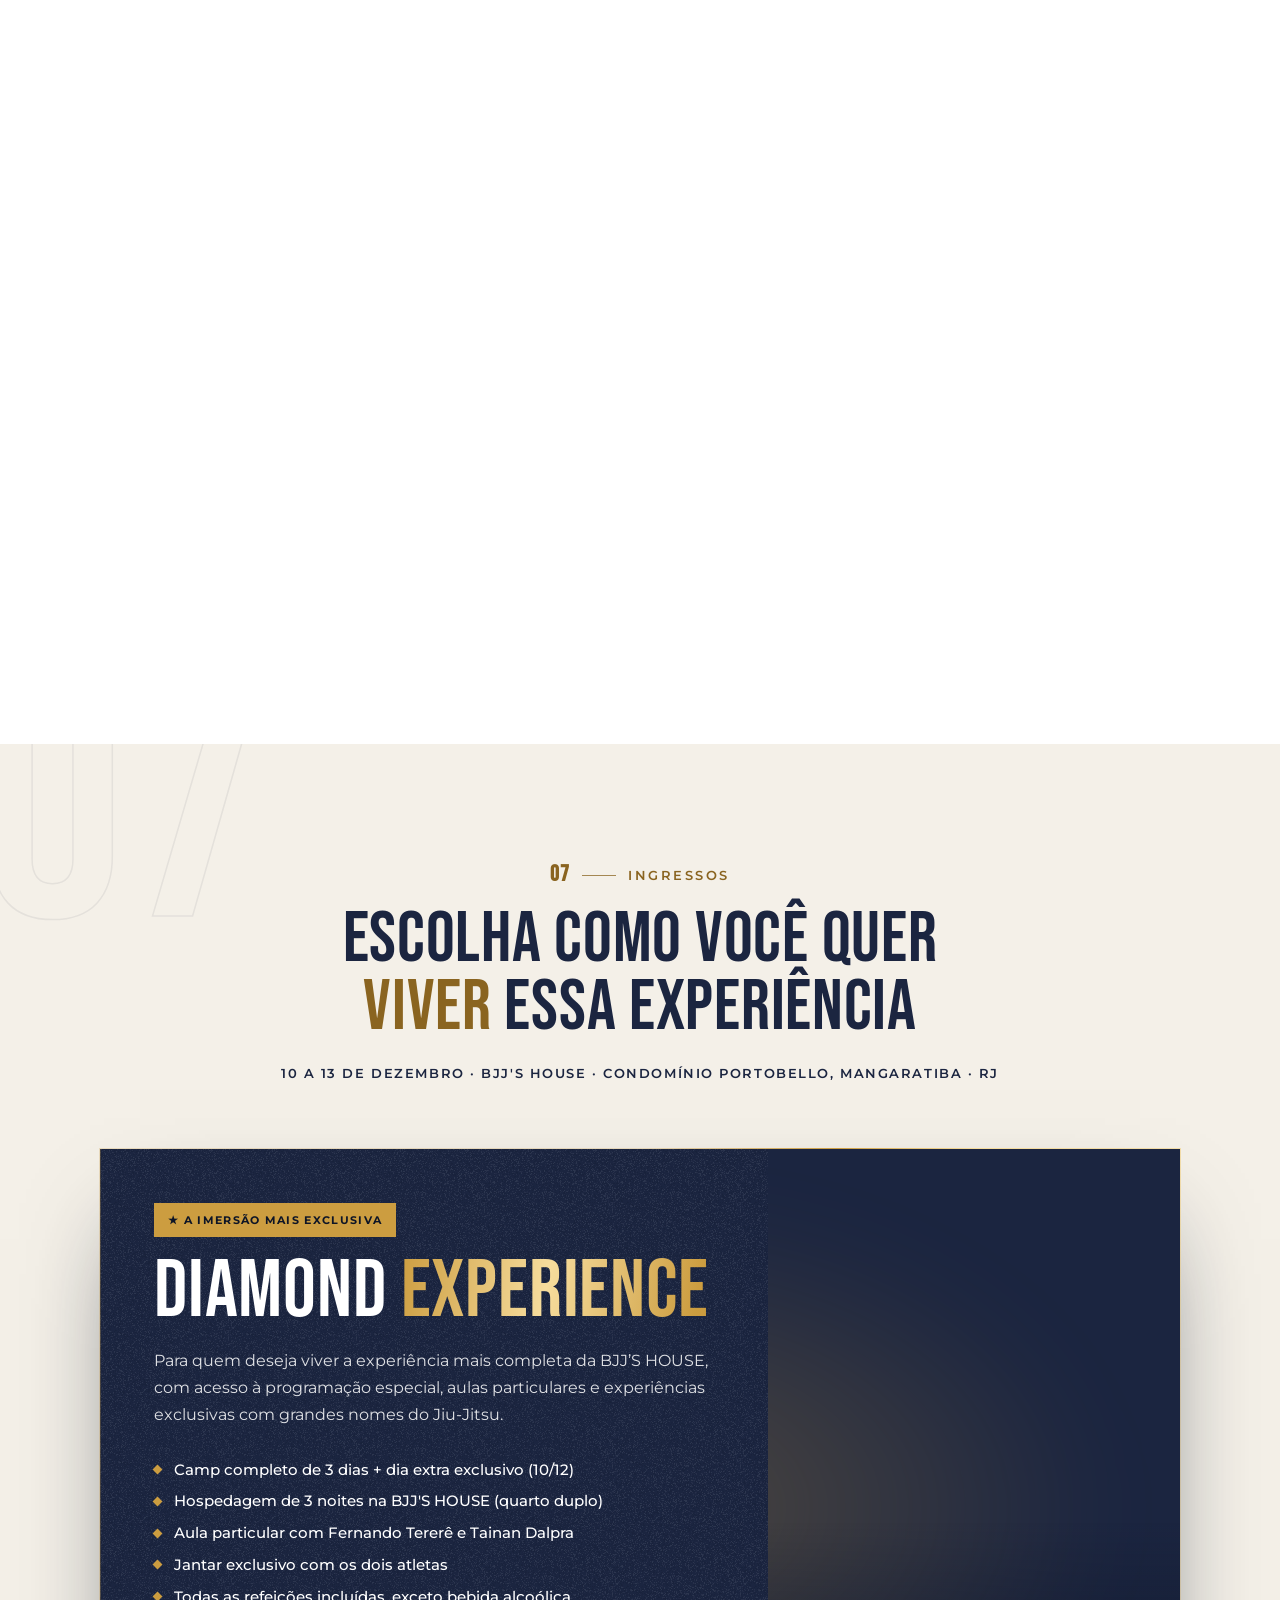
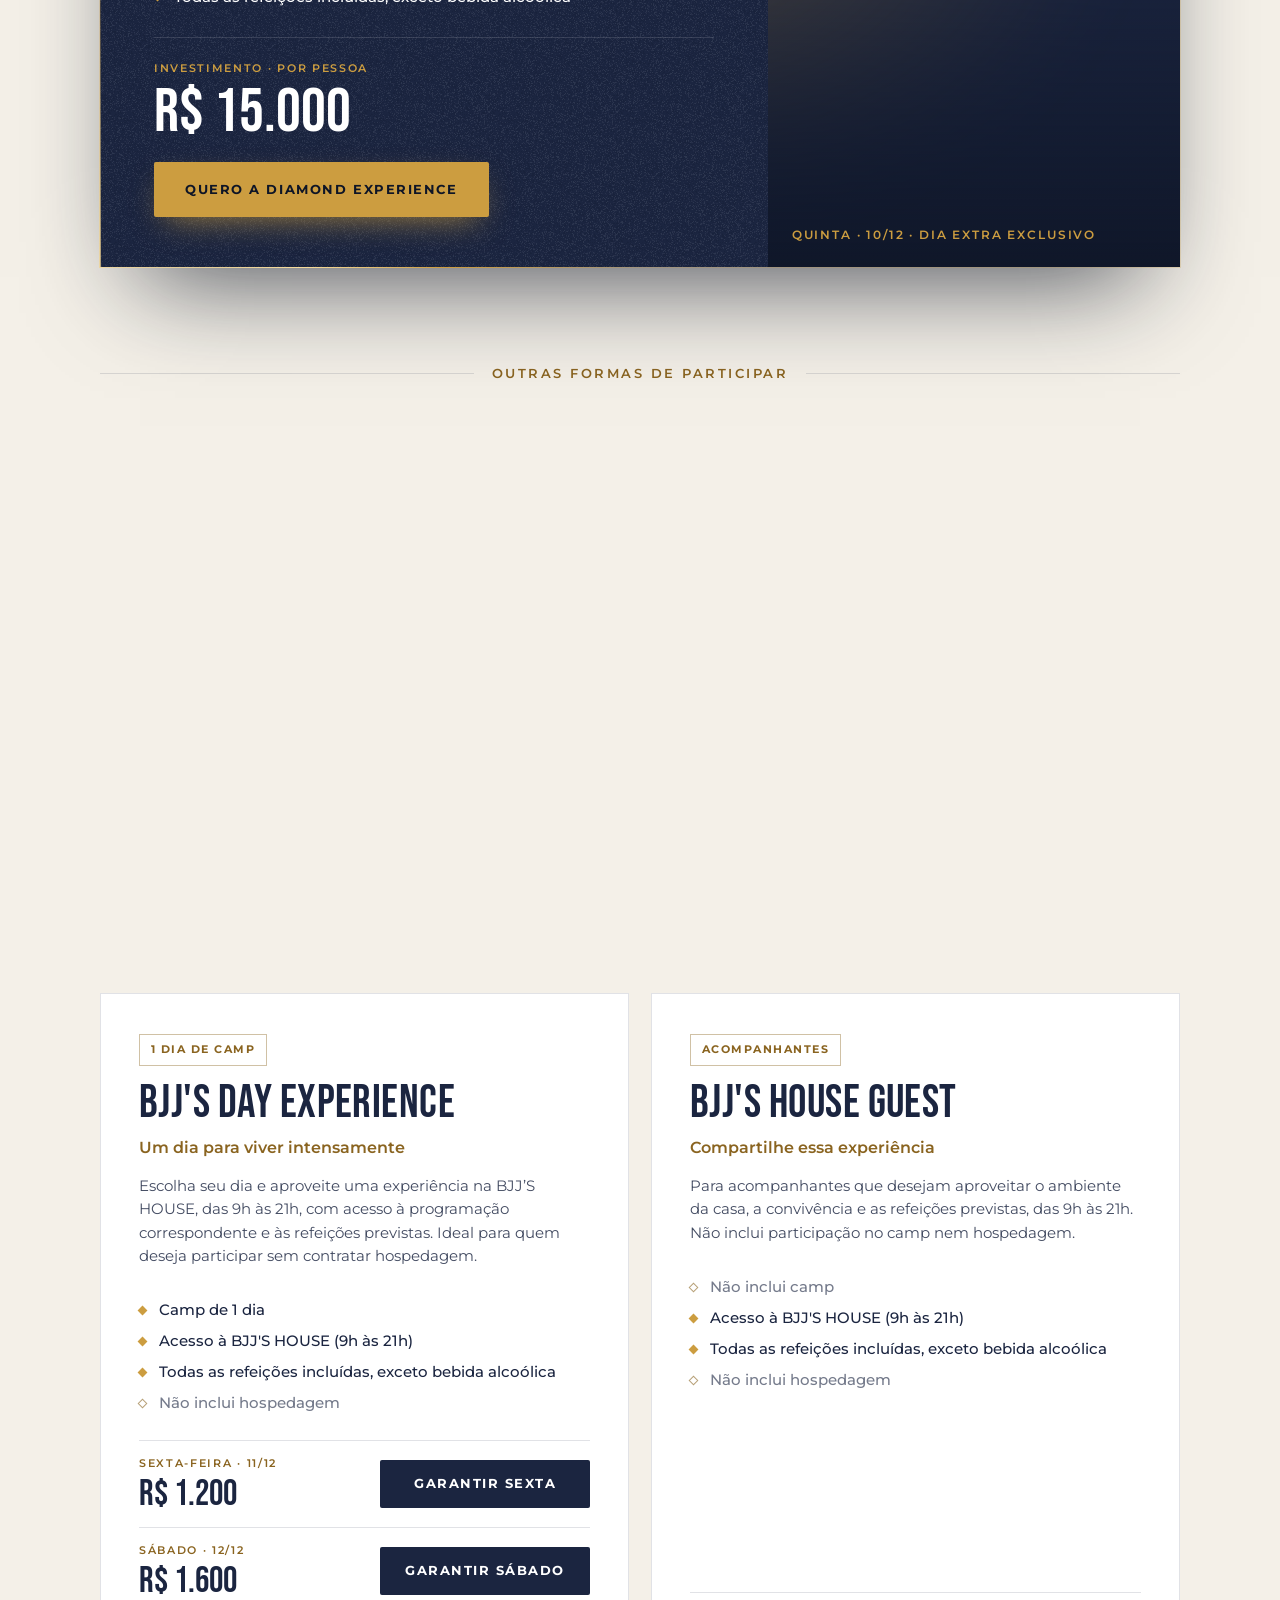
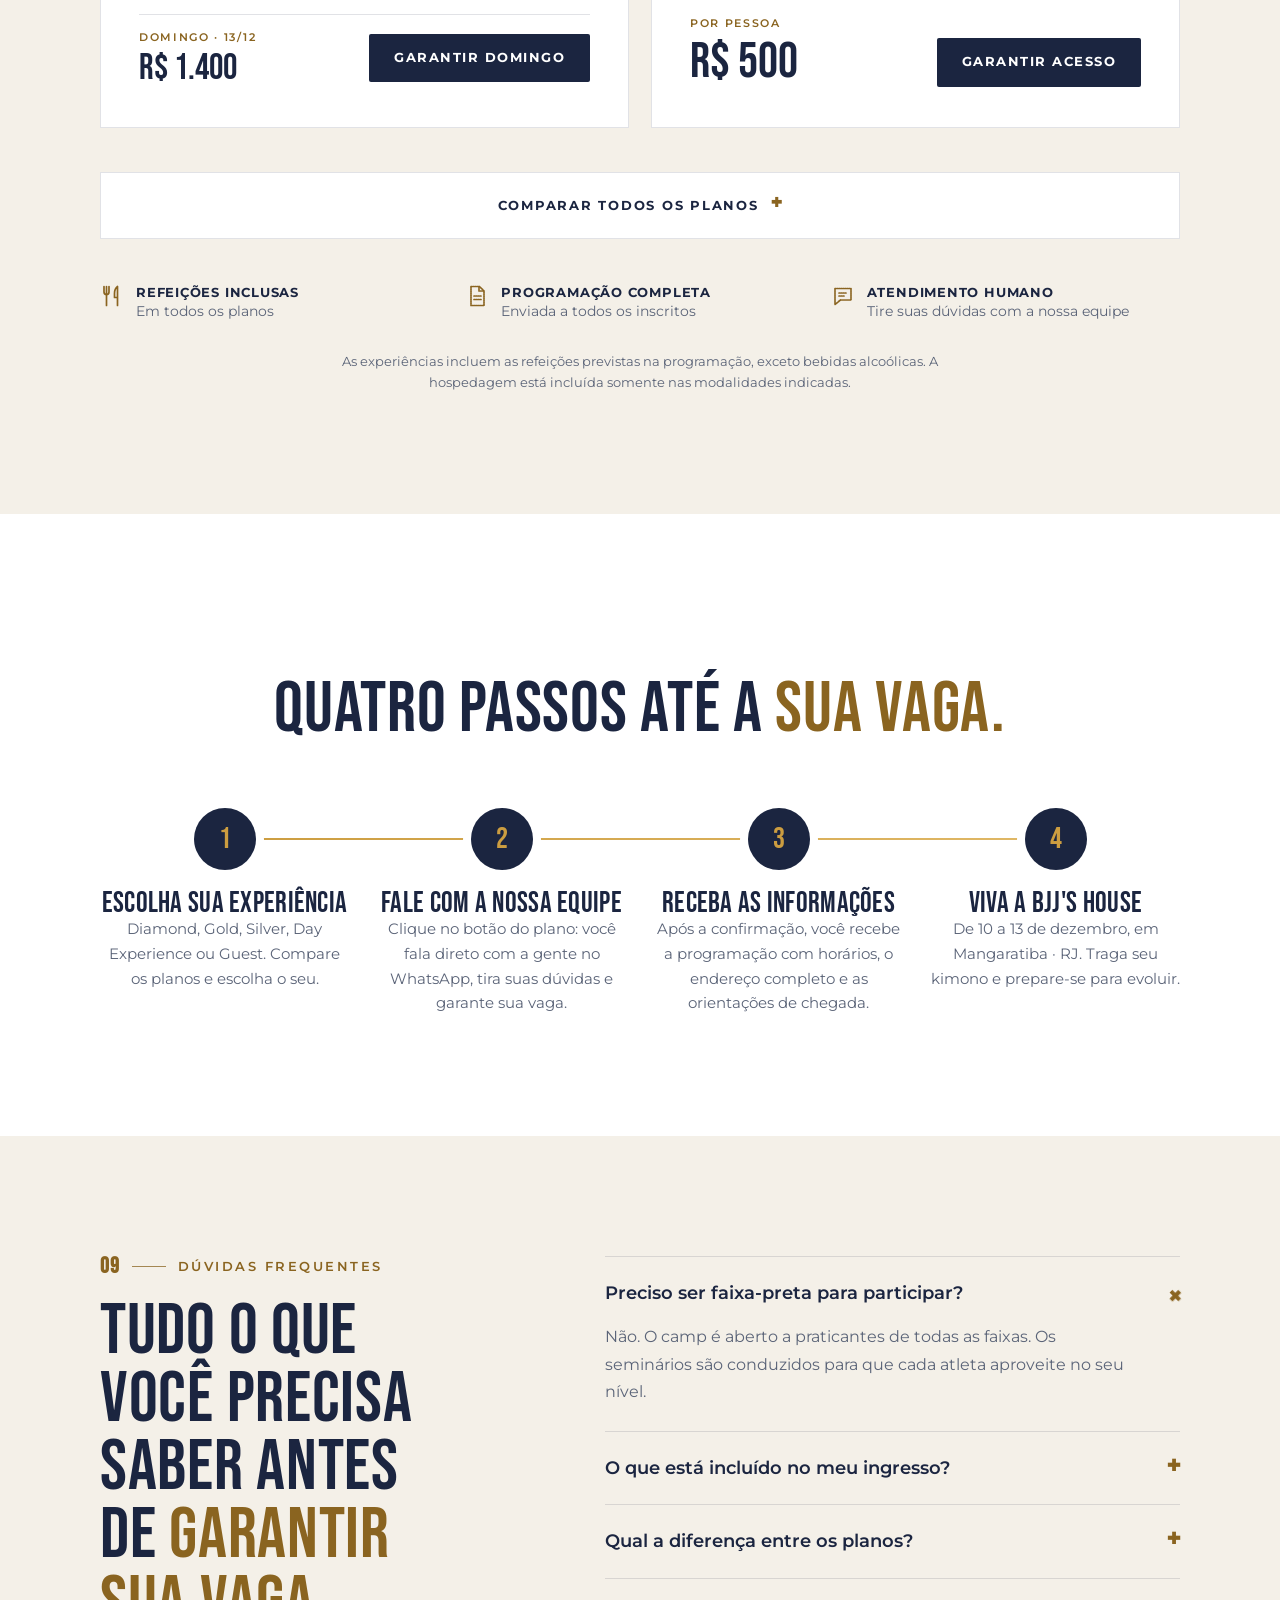
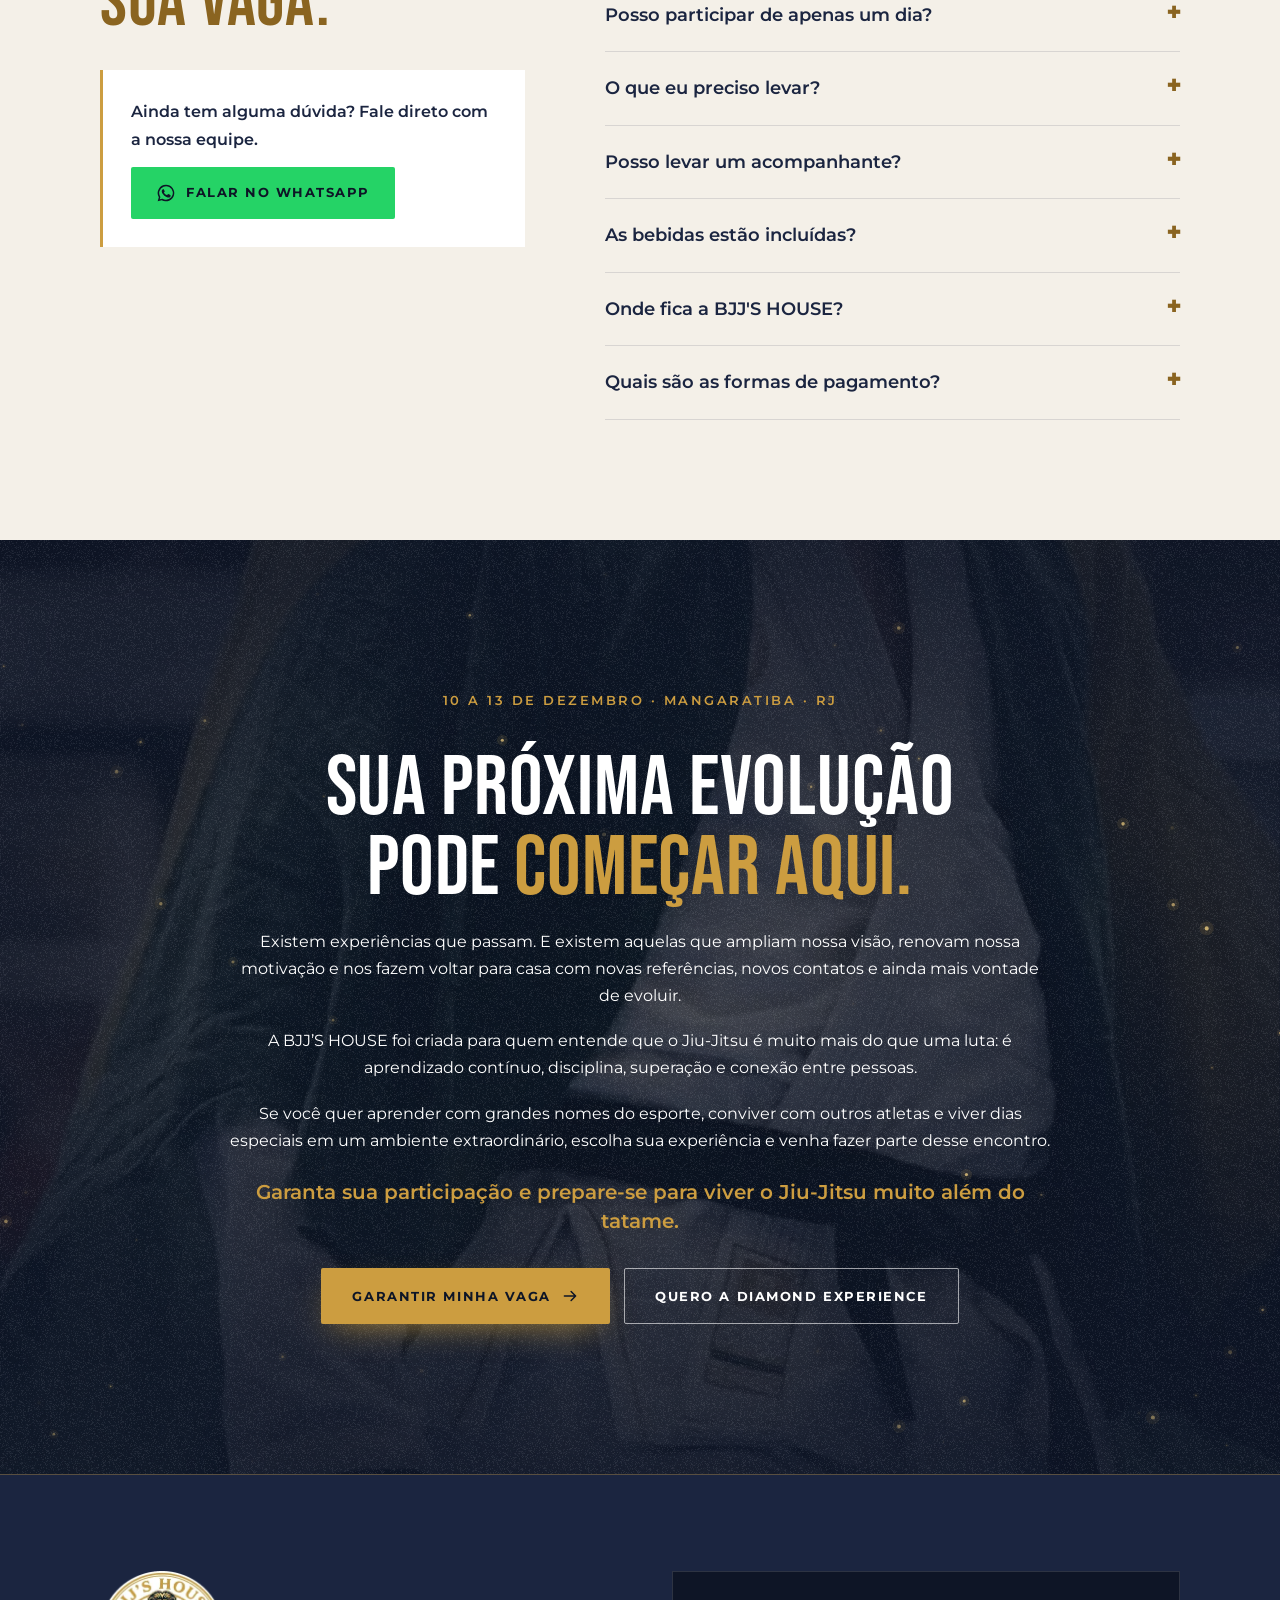
==== commit 8951d3fd: "Mestres: parágrafos finais juntos e alinhados Os dois parágrafos de fechamento da seção dos mestres " ====
--- a/index.html
+++ b/index.html
@@ -32,10 +32,10 @@
 <link rel="preconnect" href="https://fonts.gstatic.com" crossorigin>
 <link rel="stylesheet" href="https://fonts.googleapis.com/css2?family=Bebas+Neue&family=Montserrat:wght@400;500;600;700&display=swap">
 <link rel="preload" as="image" href="assets/img/hero-casa.webp" fetchpriority="high">
-<link rel="stylesheet" href="assets/css/style.css?v=20261014-3">
+<link rel="stylesheet" href="assets/css/style.css?v=20261014-4">
 <script>(function(h){h.classList.add("js");if(/[?&](utm_[a-z]+|fbclid|gclid|gbraid|wbraid|ttclid)=/.test(location.search))h.classList.add("no-intro");try{if(sessionStorage.getItem("bjj-intro"))h.classList.add("no-intro")}catch(e){}try{if(matchMedia("(prefers-reduced-motion: reduce)").matches)h.classList.add("rm","no-intro")}catch(e){}})(document.documentElement)</script>
-<script src="assets/js/config.js?v=20261014-3" defer></script>
-<script src="assets/js/main.js?v=20261014-3" defer></script>
+<script src="assets/js/config.js?v=20261014-4" defer></script>
+<script src="assets/js/main.js?v=20261014-4" defer></script>
 
 <script type="application/ld+json">
 {
--- a/assets/css/style.css
+++ b/assets/css/style.css
@@ -331,6 +331,7 @@
 .mstats small{display:block;font-size:10.5px;font-weight:600;letter-spacing:.1em;text-transform:uppercase;opacity:.78;line-height:1.45;margin-top:8px}
 .closing{max-width:860px;margin:80px auto 0;text-align:center;font-size:17px;opacity:.88}
 .closing strong{color:var(--gold-lt)}
+.closing+.closing{margin-top:18px}
 
 /* ---------- 03 convivência ---------- */
 .conv{display:grid;grid-template-columns:.9fr 1.1fr;gap:88px;align-items:center}
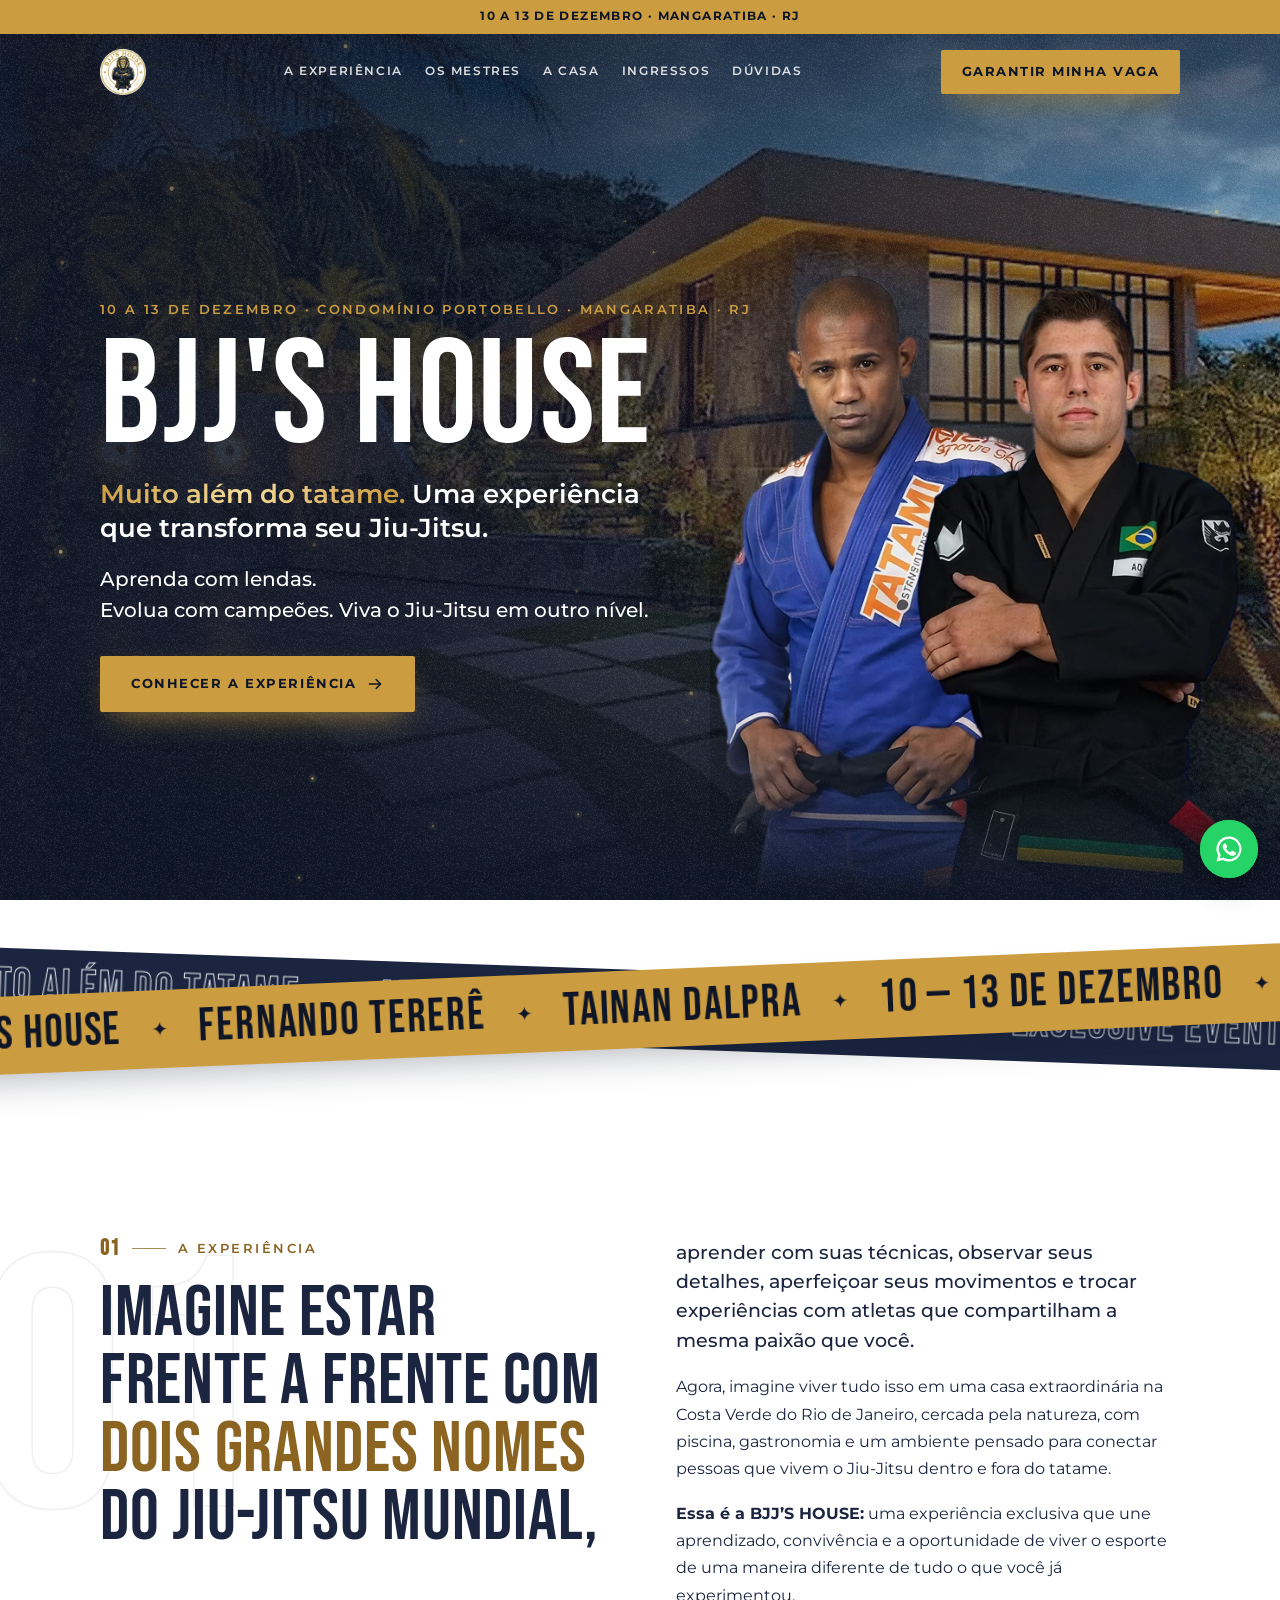
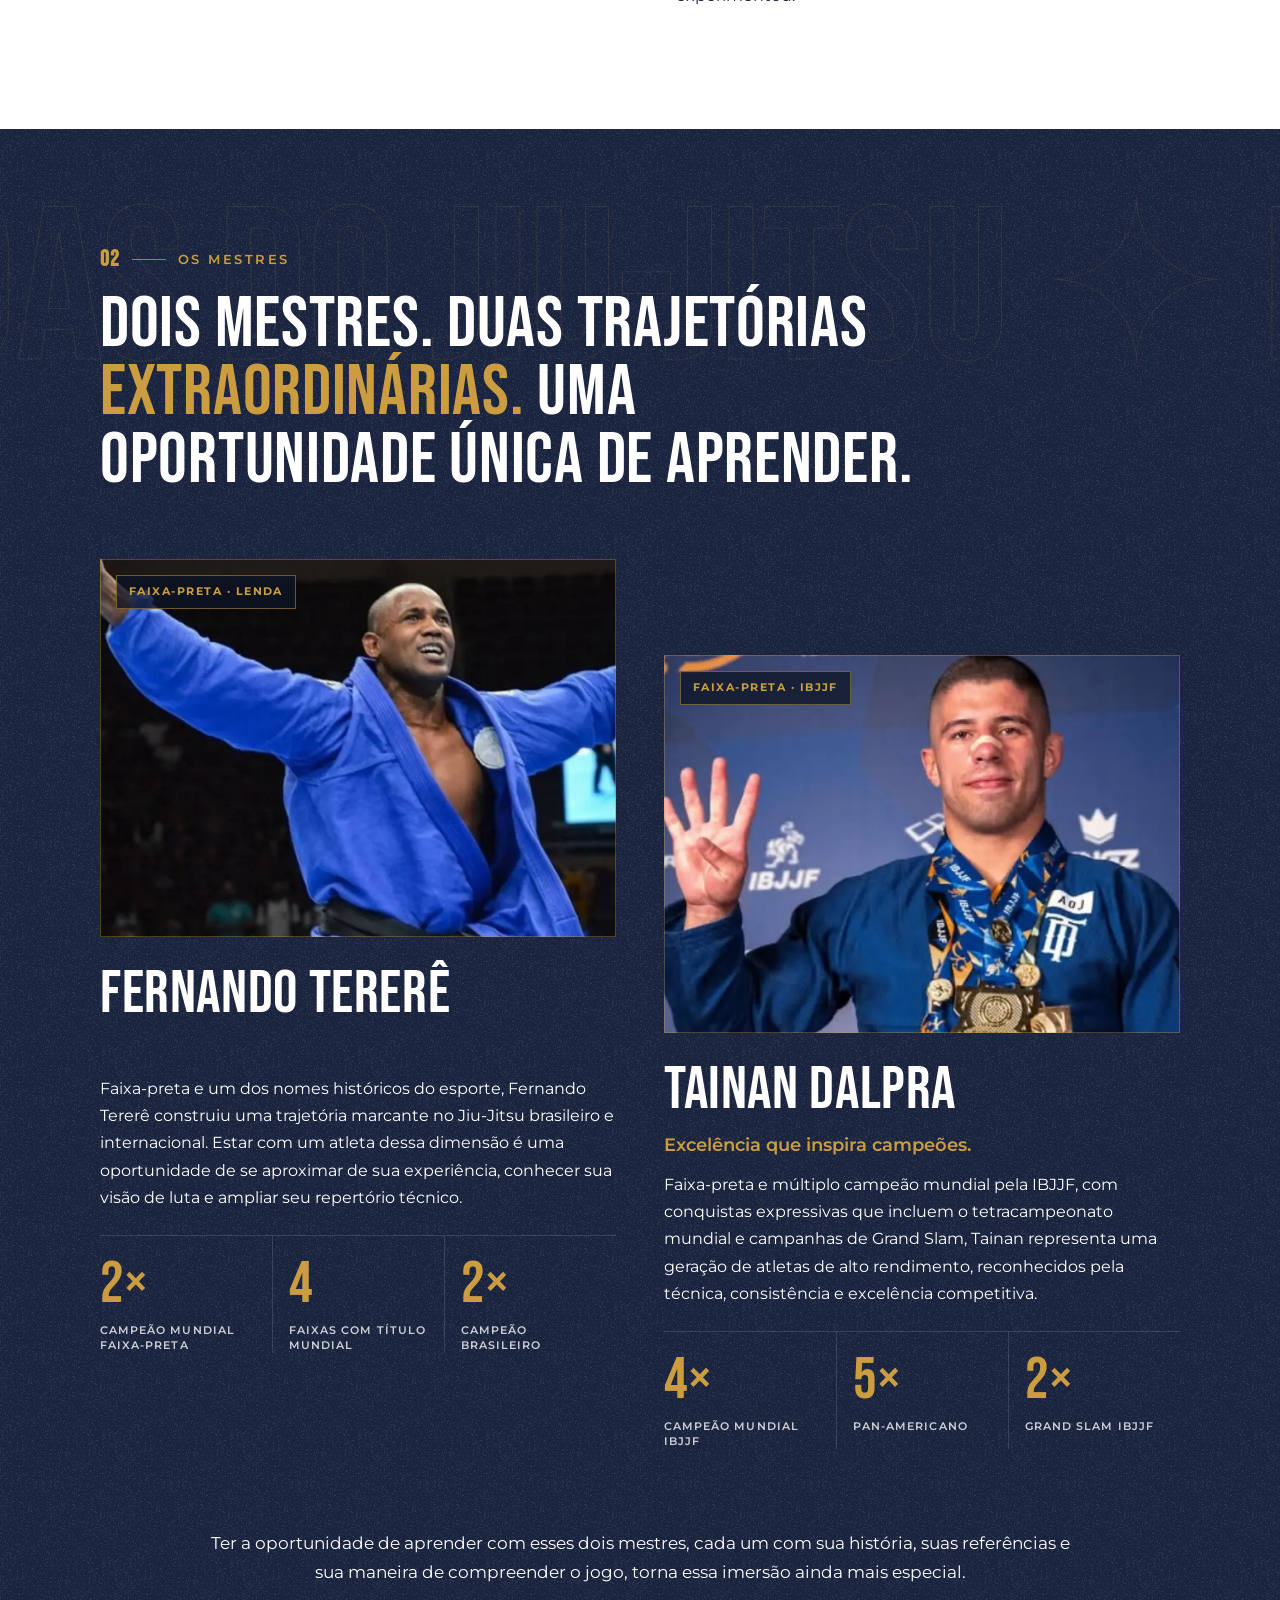
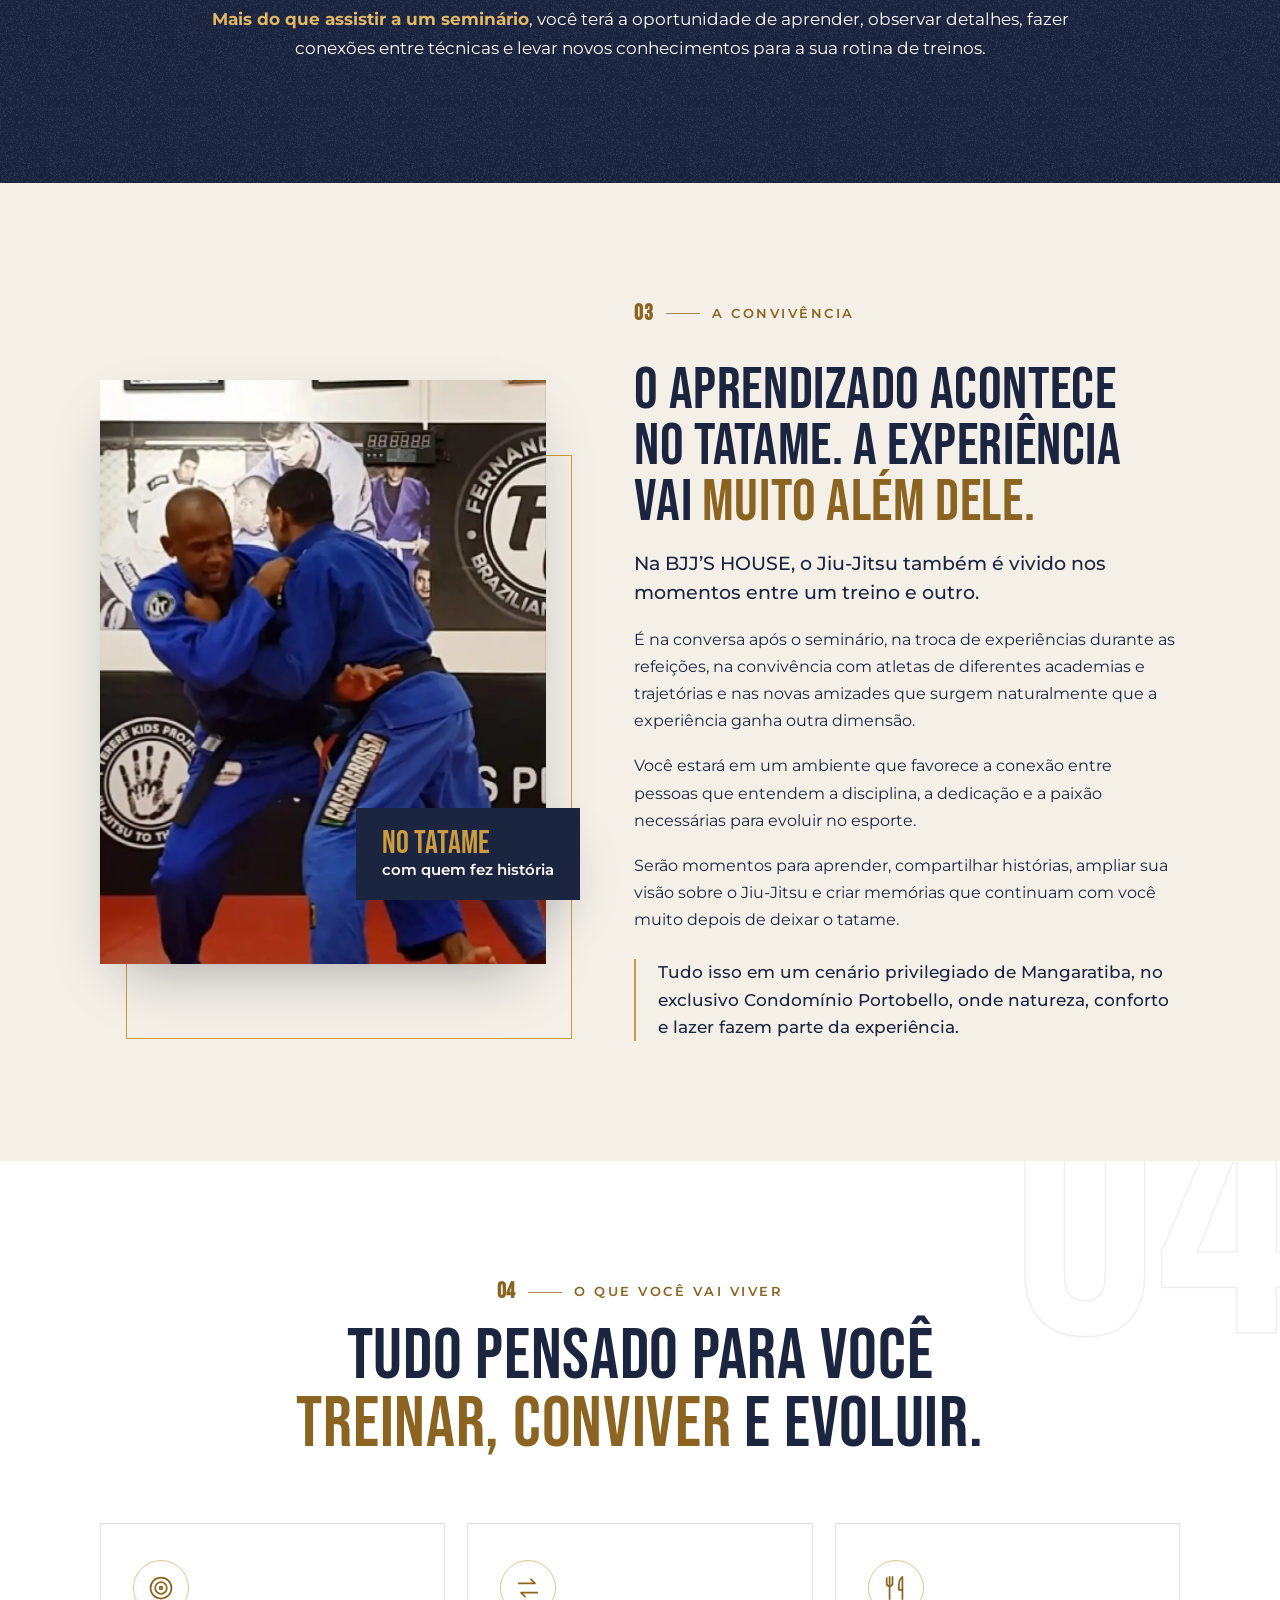
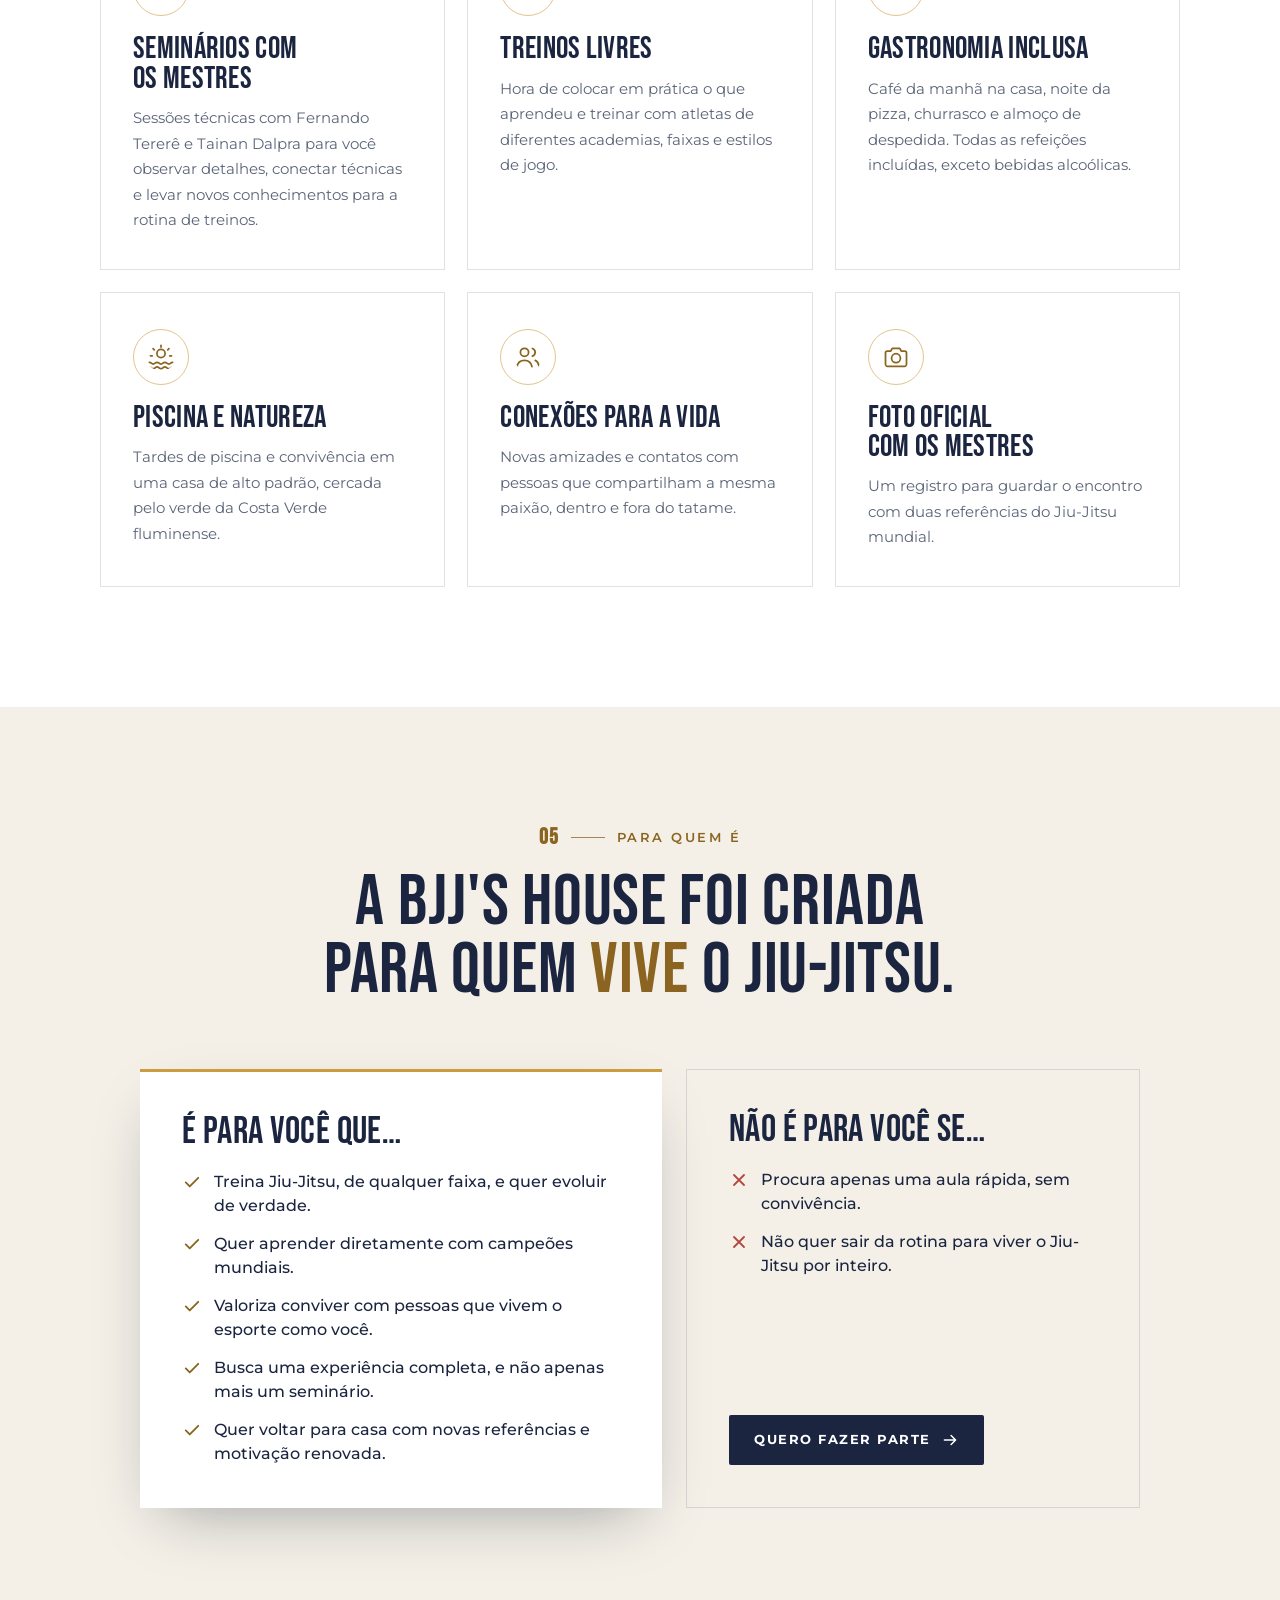
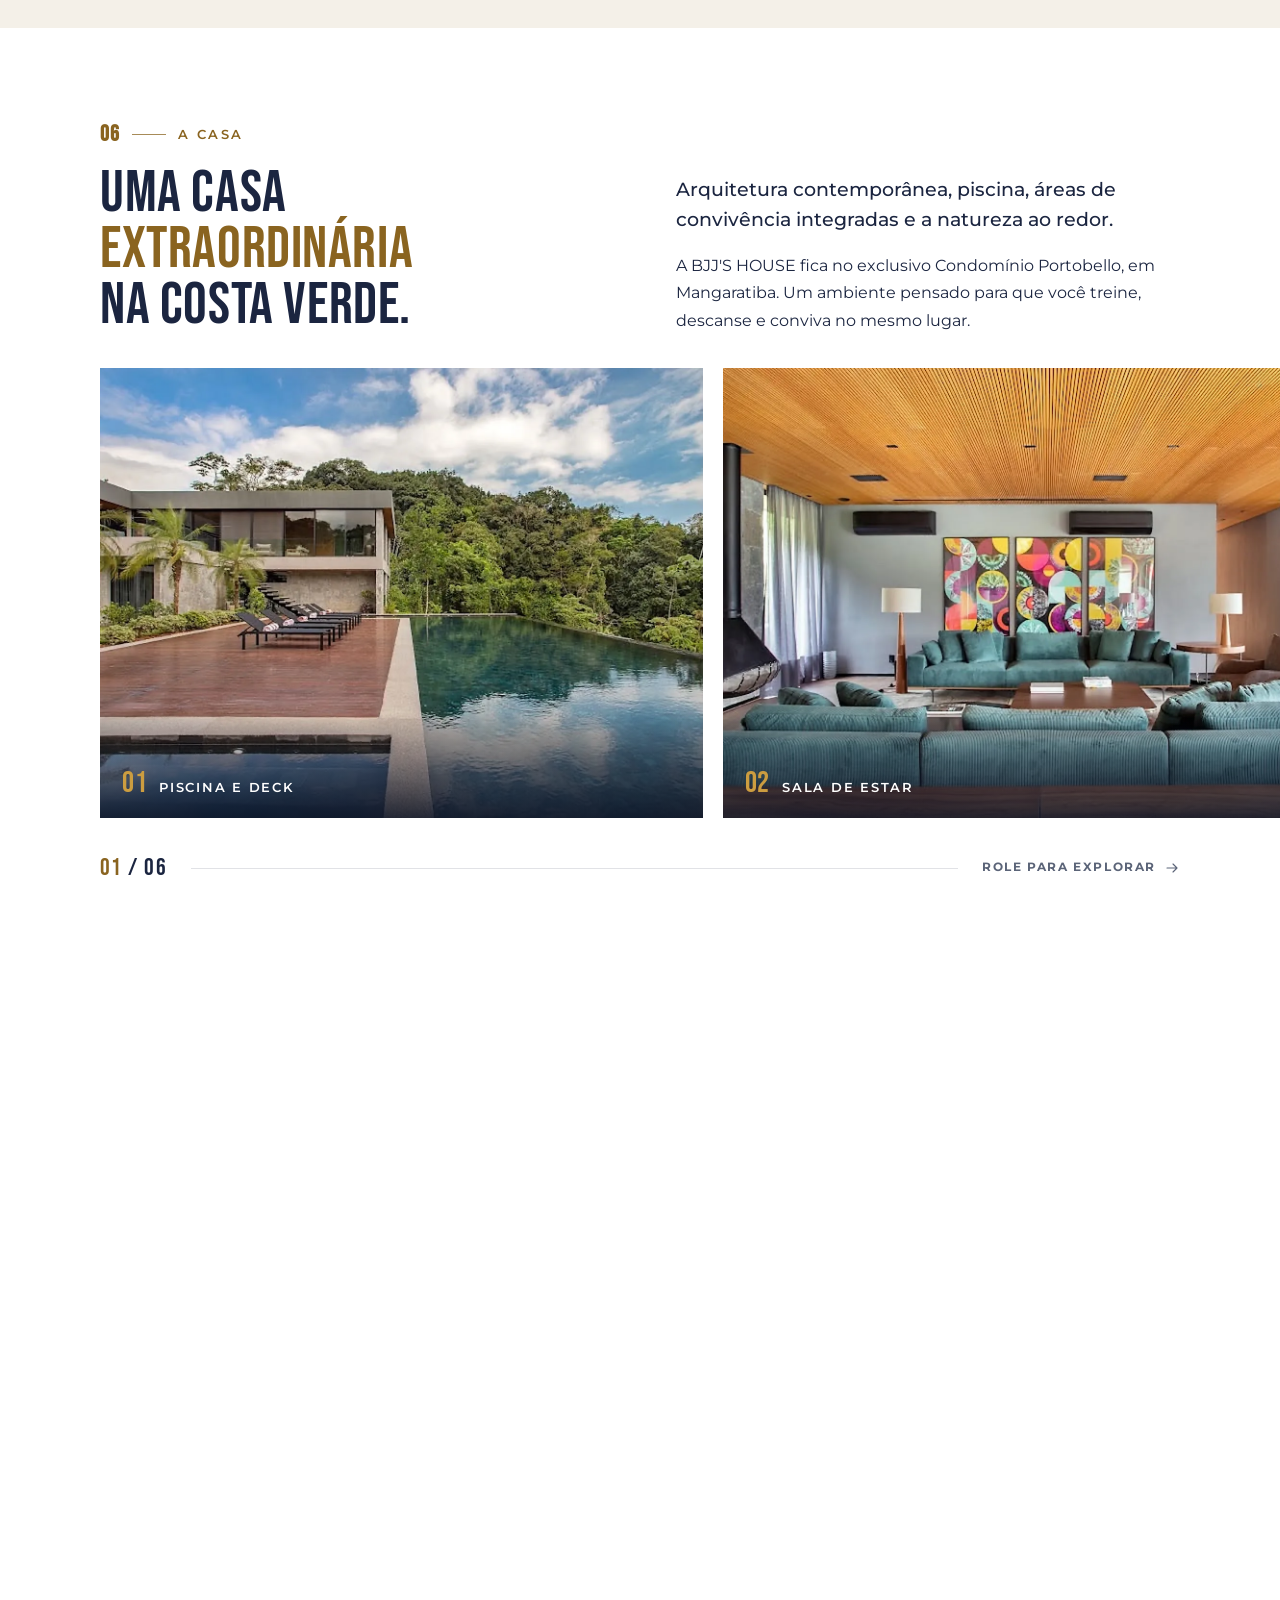
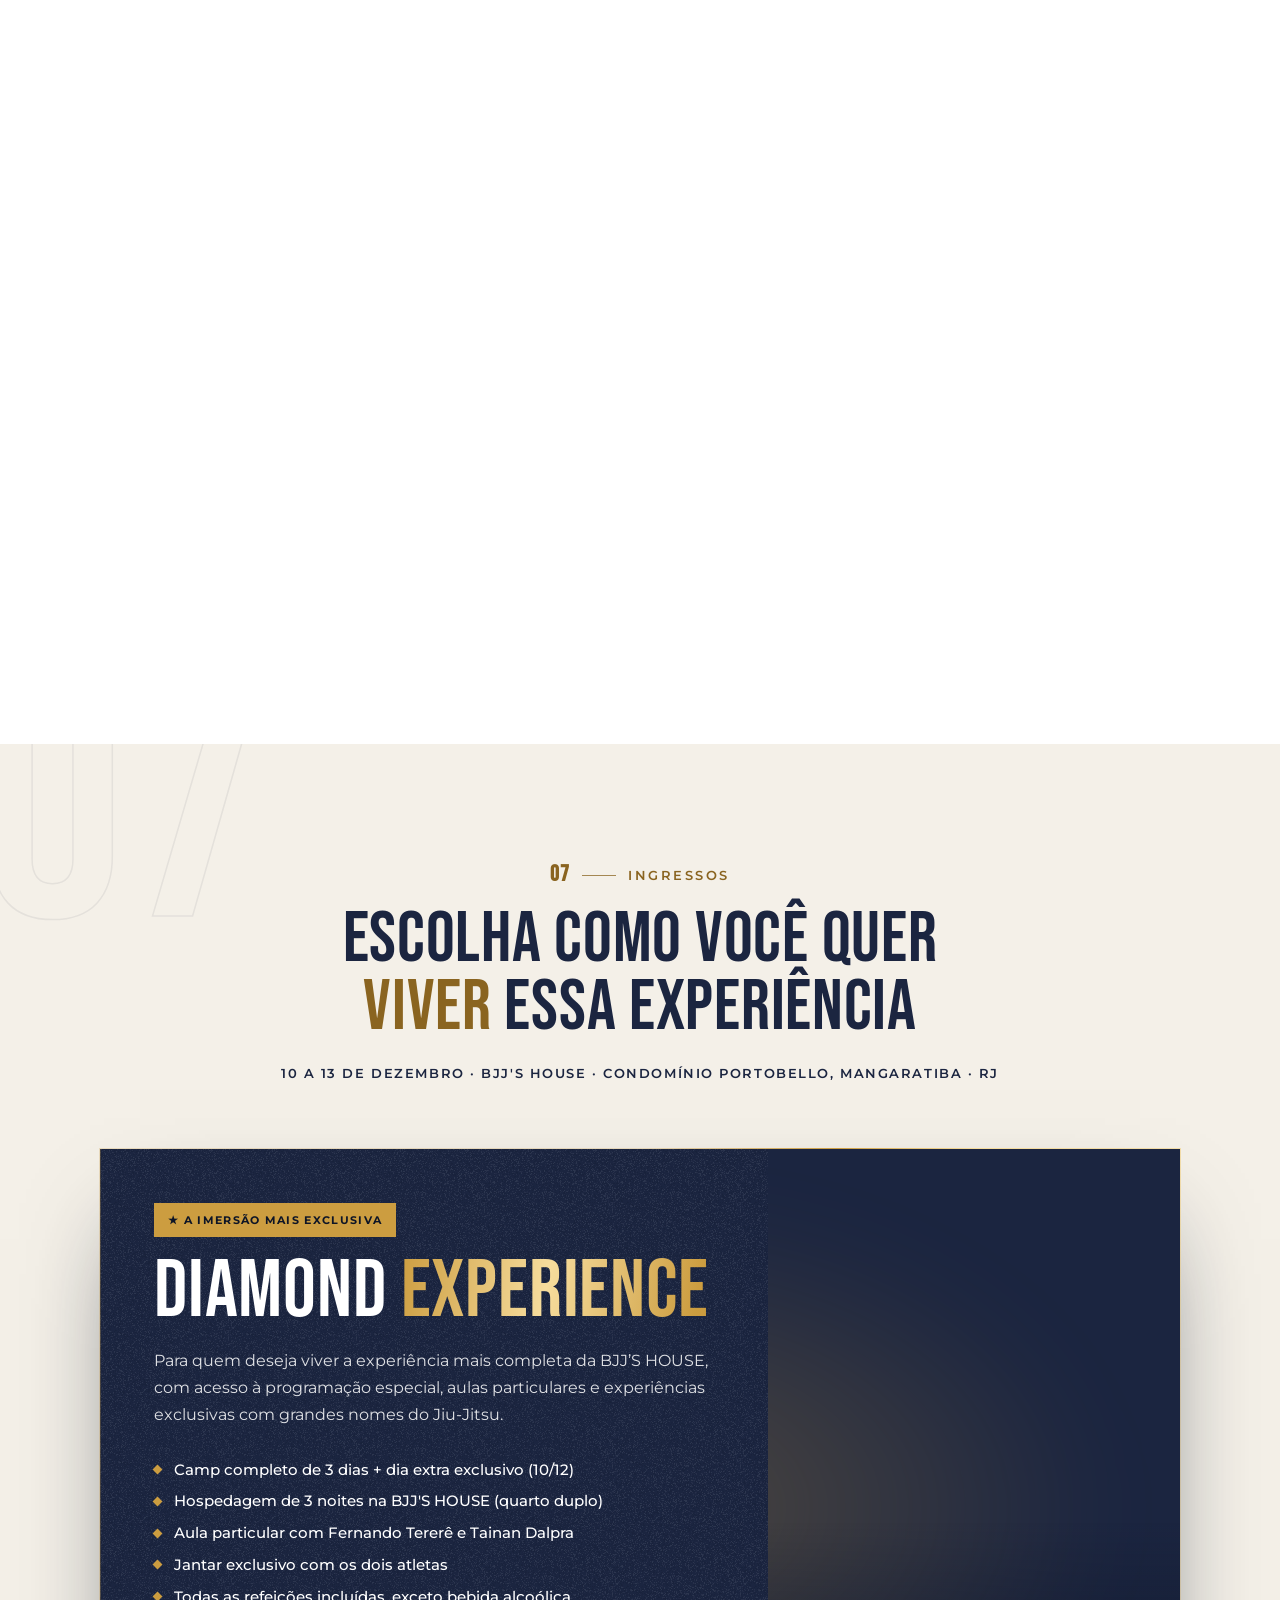
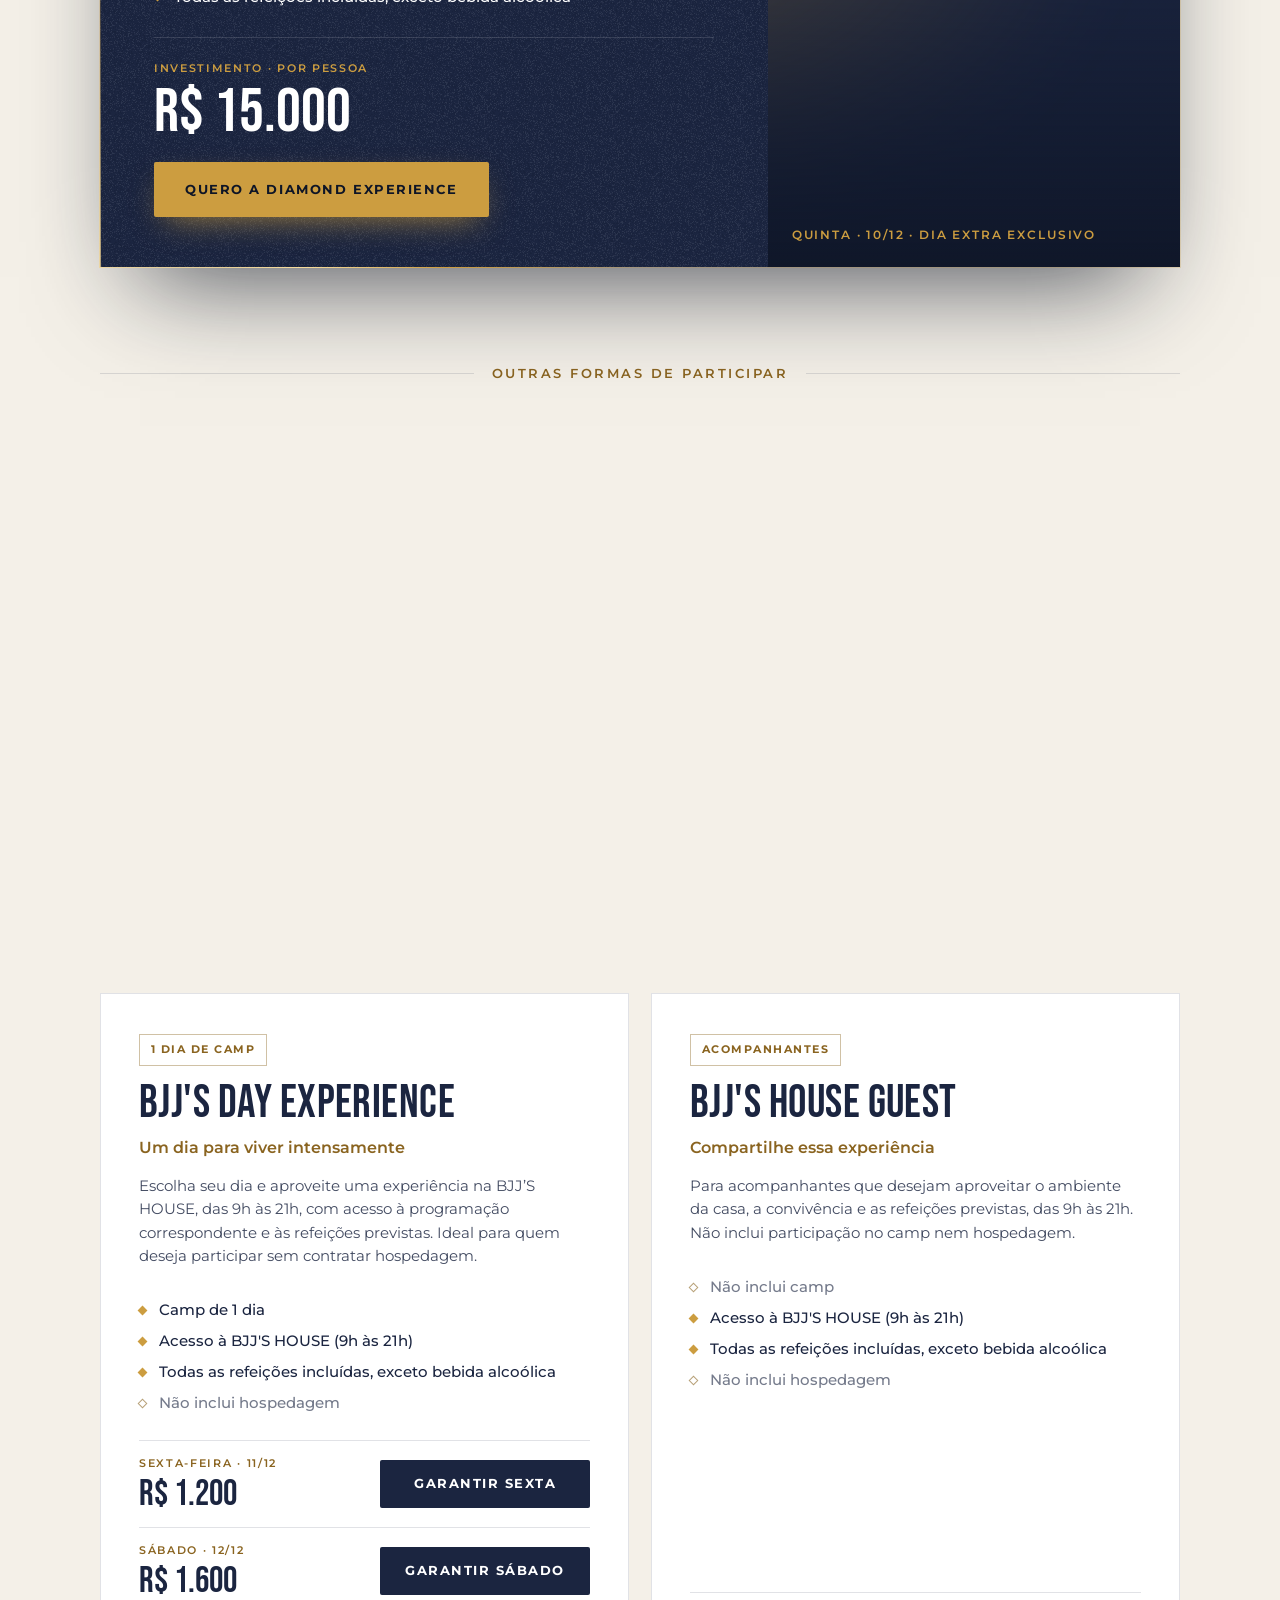
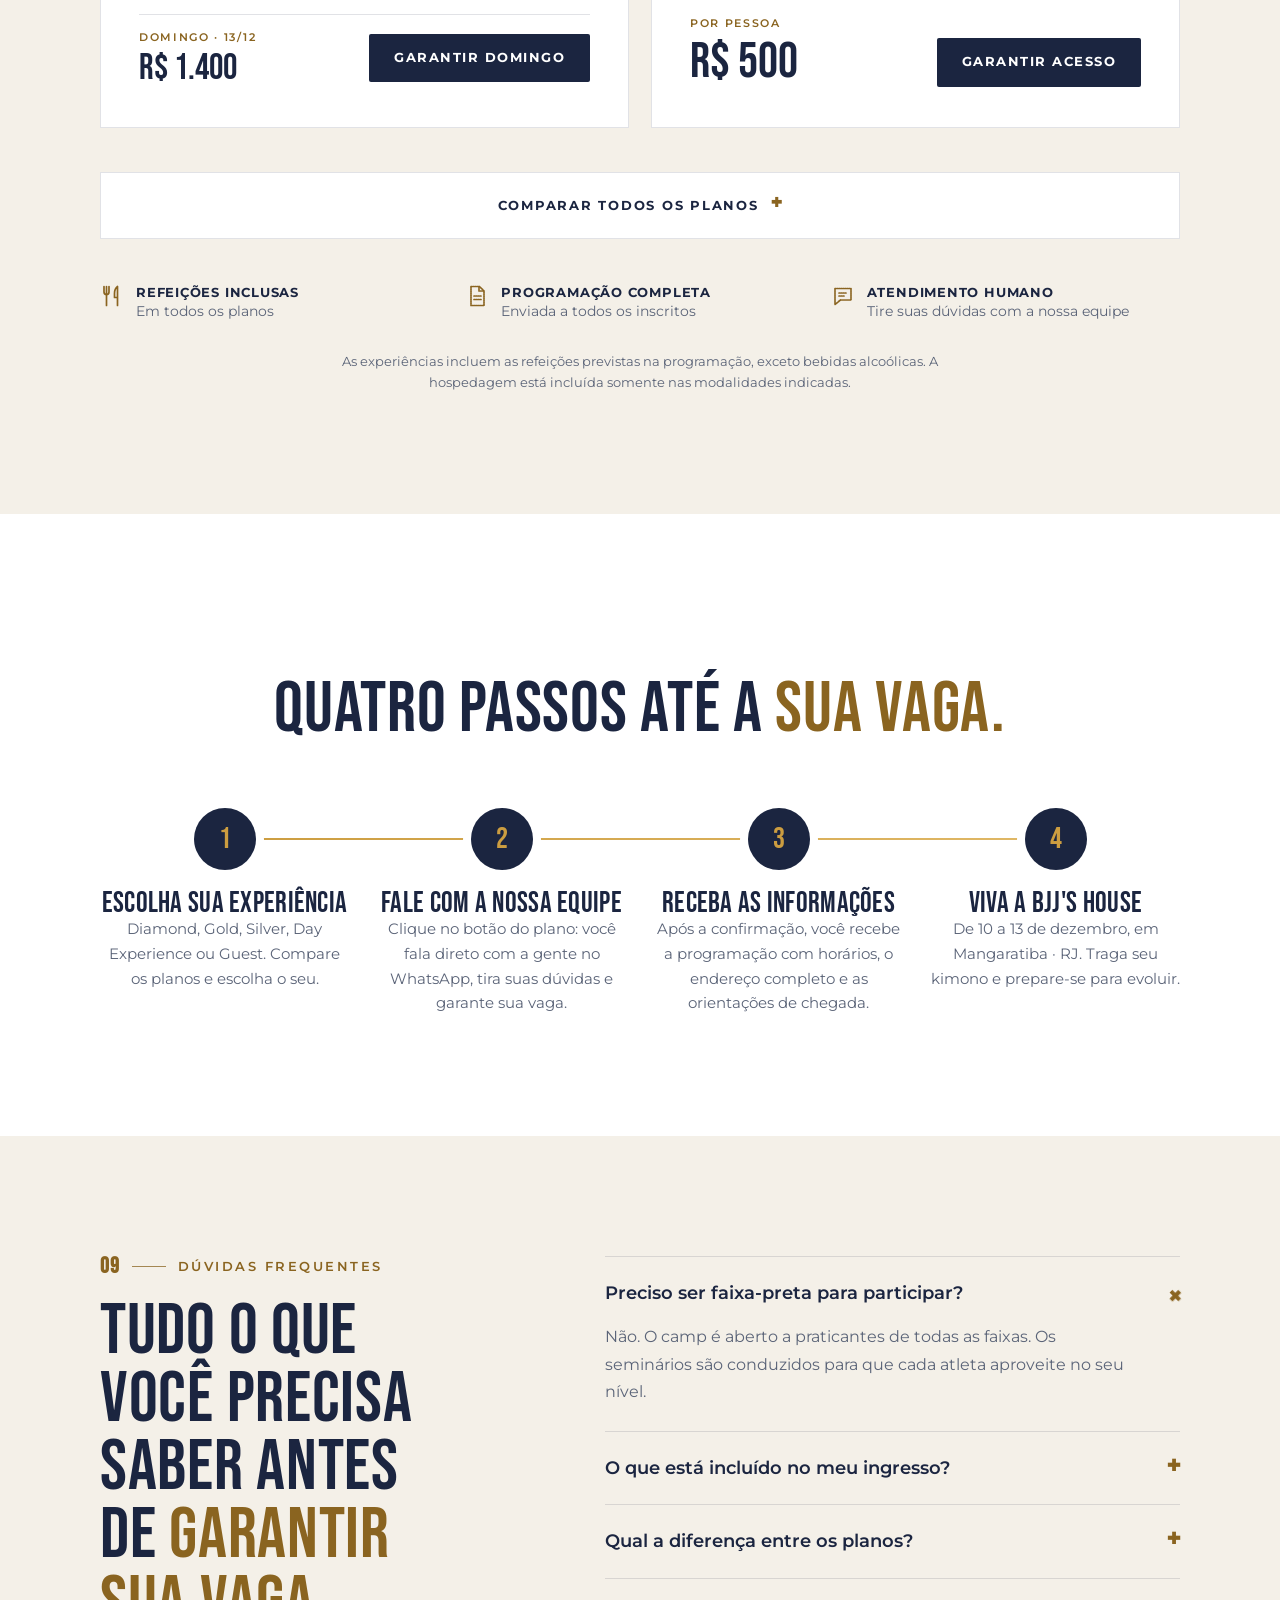
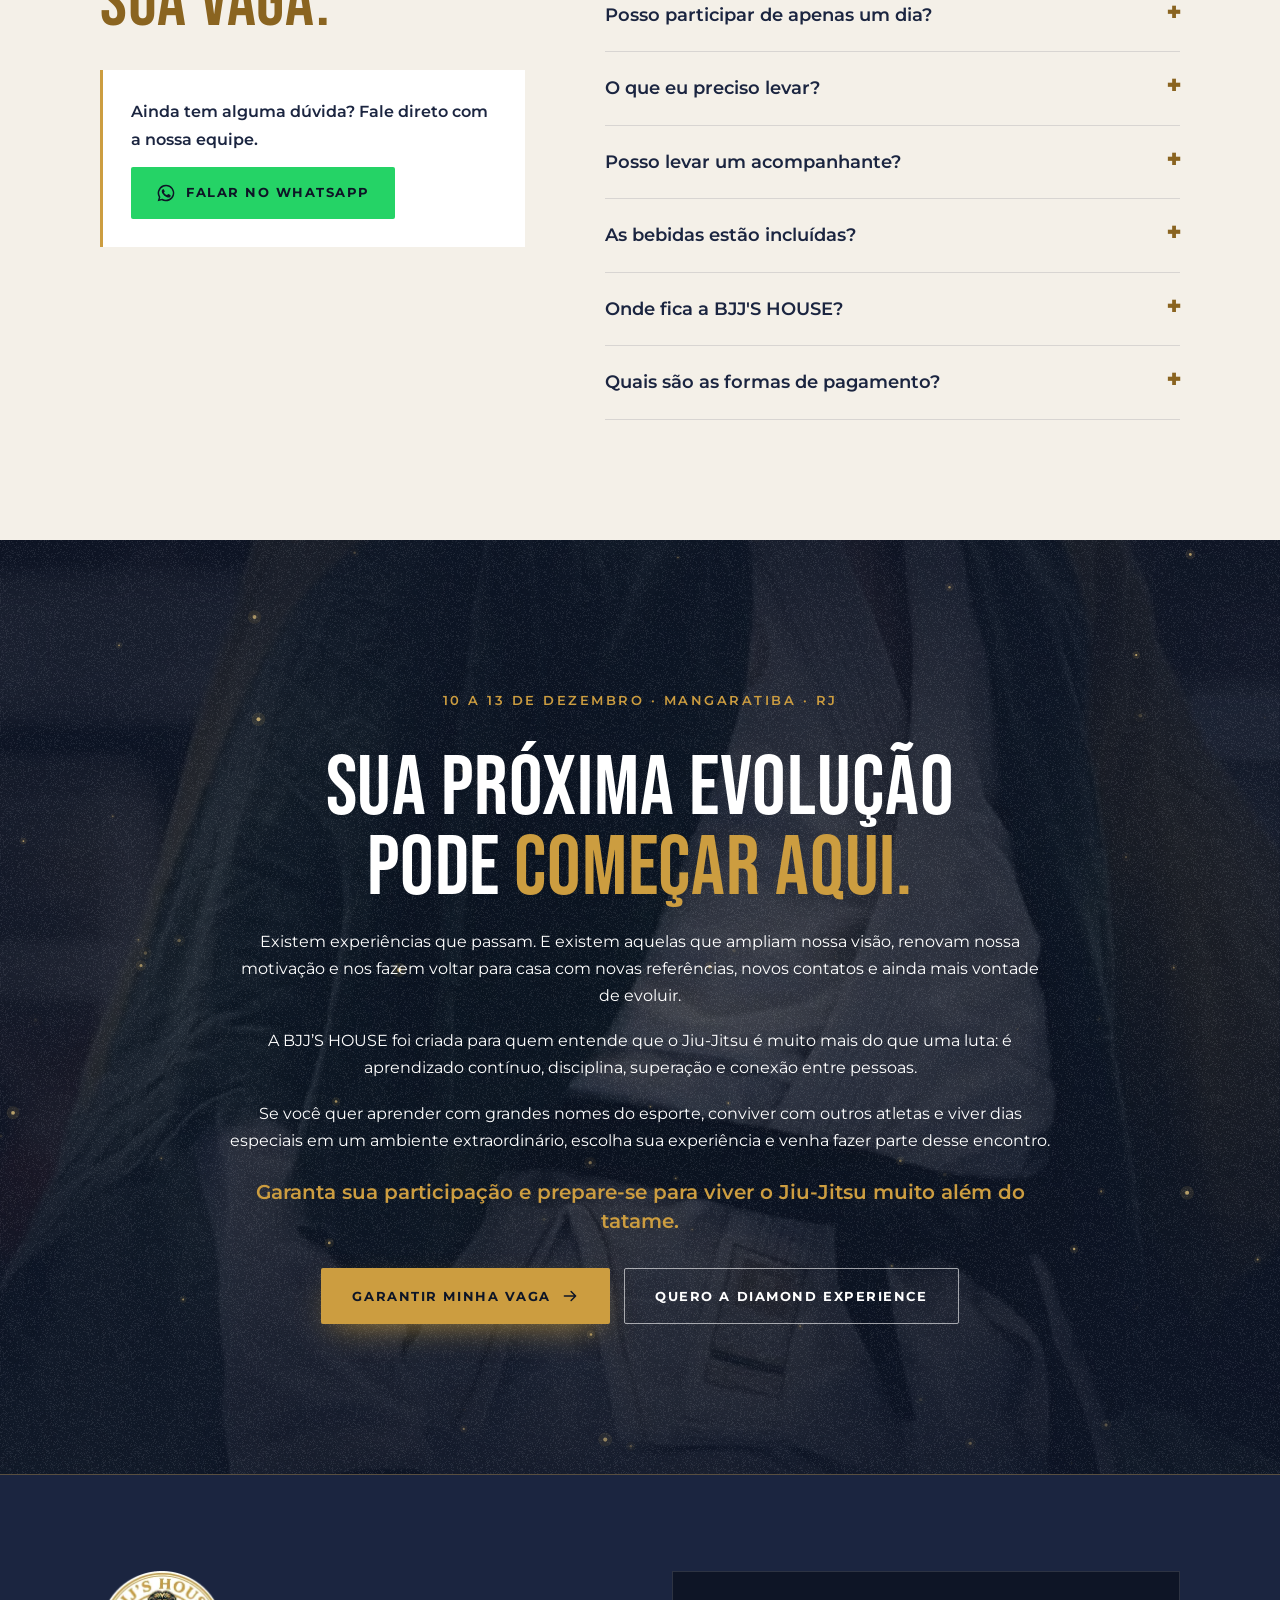
==== commit c683e818: "Topo: "Aprenda com lendas." em linha própria O subtítulo fica em duas linhas: "Aprenda com lendas." " ====
--- a/index.html
+++ b/index.html
@@ -32,10 +32,10 @@
 <link rel="preconnect" href="https://fonts.gstatic.com" crossorigin>
 <link rel="stylesheet" href="https://fonts.googleapis.com/css2?family=Bebas+Neue&family=Montserrat:wght@400;500;600;700&display=swap">
 <link rel="preload" as="image" href="assets/img/hero-casa.webp" fetchpriority="high">
-<link rel="stylesheet" href="assets/css/style.css?v=20261014-4">
+<link rel="stylesheet" href="assets/css/style.css?v=20261014-5">
 <script>(function(h){h.classList.add("js");if(/[?&](utm_[a-z]+|fbclid|gclid|gbraid|wbraid|ttclid)=/.test(location.search))h.classList.add("no-intro");try{if(sessionStorage.getItem("bjj-intro"))h.classList.add("no-intro")}catch(e){}try{if(matchMedia("(prefers-reduced-motion: reduce)").matches)h.classList.add("rm","no-intro")}catch(e){}})(document.documentElement)</script>
-<script src="assets/js/config.js?v=20261014-4" defer></script>
-<script src="assets/js/main.js?v=20261014-4" defer></script>
+<script src="assets/js/config.js?v=20261014-5" defer></script>
+<script src="assets/js/main.js?v=20261014-5" defer></script>
 
 <script type="application/ld+json">
 {
@@ -168,7 +168,7 @@
         <span class="h1-brand" aria-hidden="true"><span class="h1w"><span class="ch" style="--i:0">B</span><span class="ch" style="--i:1">J</span><span class="ch" style="--i:2">J</span><span class="ch" style="--i:3">'</span><span class="ch" style="--i:4">S</span></span> <span class="h1w"><span class="ch" style="--i:5">H</span><span class="ch" style="--i:6">O</span><span class="ch" style="--i:7">U</span><span class="ch" style="--i:8">S</span><span class="ch" style="--i:9">E</span></span></span>
       </h1>
       <p class="tag serif" data-h style="--d:6"><span class="shimmer">Muito além do tatame.</span> Uma experiência que transforma seu <span class="nobr">Jiu-Jitsu.</span></p>
-      <p class="sub" data-h style="--d:7">Aprenda com lendas. Evolua com campeões. Viva o Jiu-Jitsu em outro nível.</p>
+      <p class="sub" data-h style="--d:7">Aprenda com lendas.<br>Evolua com campeões. Viva o Jiu-Jitsu em outro nível.</p>
       <div class="btns" data-h style="--d:8">
         <a class="btn btn-gold btn-lg" href="#experiencia" data-magnetic data-wa-msg="Olá! Quero conhecer melhor a experiência da BJJ&#39;S HOUSE (10 a 13/12) com Fernando Tererê e Tainan Dalpra."><span>Conhecer a experiência</span><svg class="ic"><use href="#i-arrow"/></svg></a>
       </div>
--- a/assets/css/style.css
+++ b/assets/css/style.css
@@ -195,7 +195,7 @@
 .hero .tag{font-size:clamp(19px,2vw,26px);margin-top:16px;line-height:1.35;max-width:32ch}
 .shimmer,.gold-grad{background:linear-gradient(100deg,var(--gold) 0%,#f6dc9c 22%,var(--gold) 44%,#b8862f 70%,var(--gold) 100%);background-size:220% 100%;-webkit-background-clip:text;background-clip:text;color:transparent;animation:gradMove 7s linear infinite}
 @keyframes gradMove{from{background-position:0% 0}to{background-position:-220% 0}}
-.hero .sub{font-weight:500;font-size:clamp(17px,1.7vw,20px);line-height:1.55;margin-top:18px;max-width:40ch}
+.hero .sub{font-weight:500;font-size:clamp(17px,1.7vw,20px);line-height:1.55;margin-top:18px;max-width:none}
 .hero .sub strong{color:var(--gold-lt);font-weight:600}
 .nobr{white-space:nowrap}
 .btns{display:flex;flex-wrap:wrap;gap:14px;margin-top:30px}
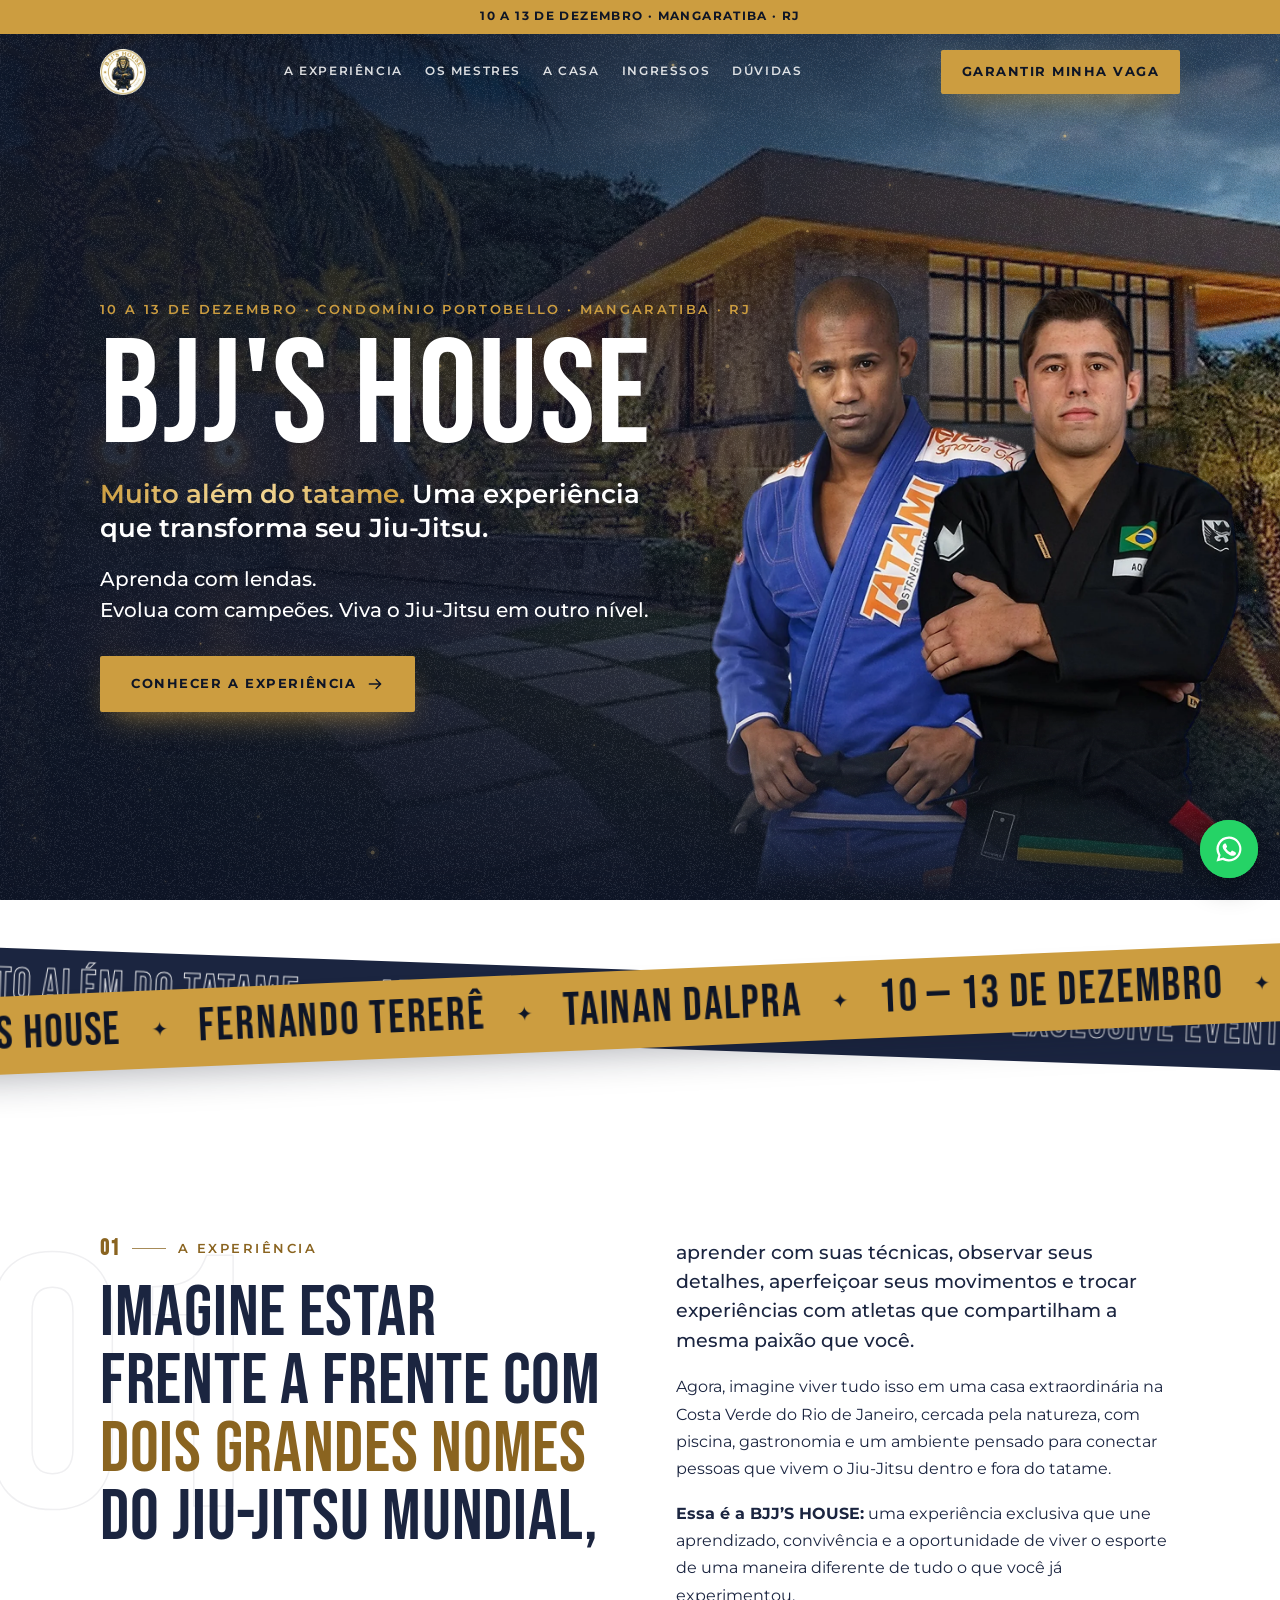
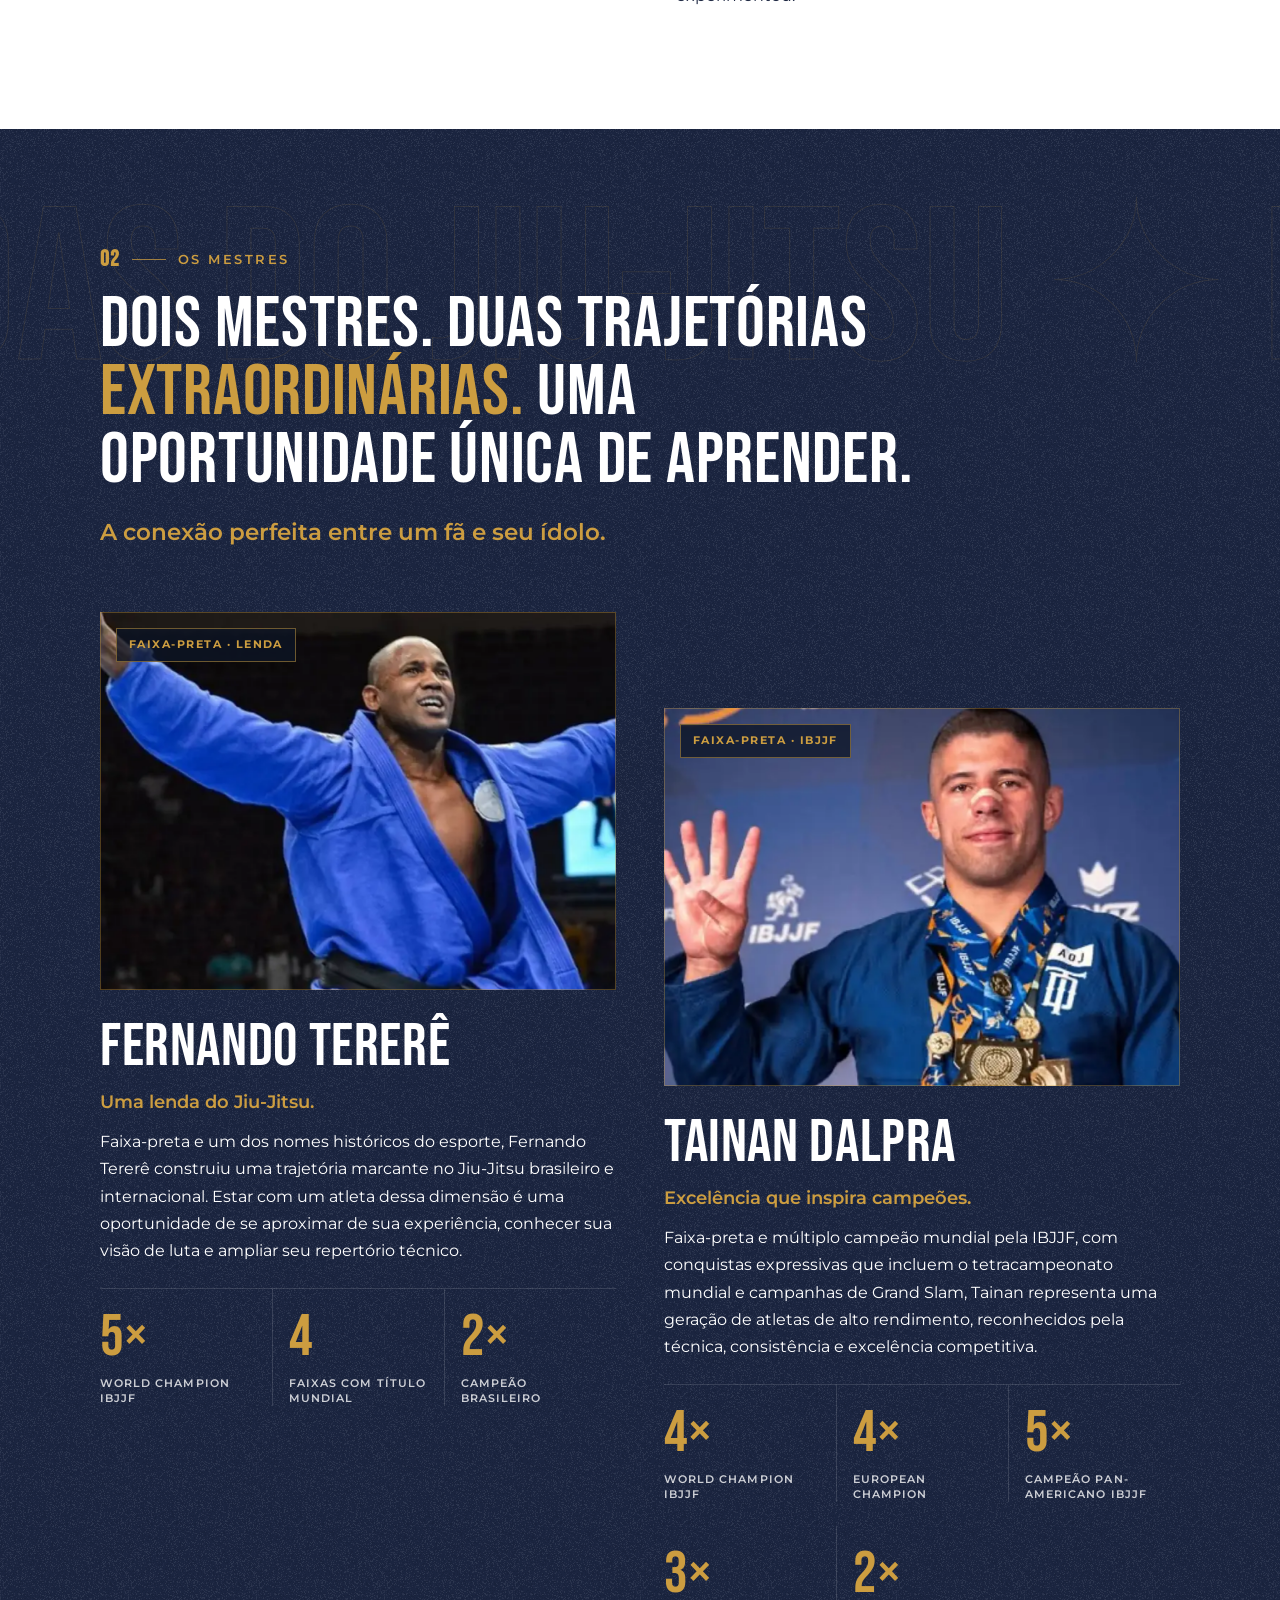
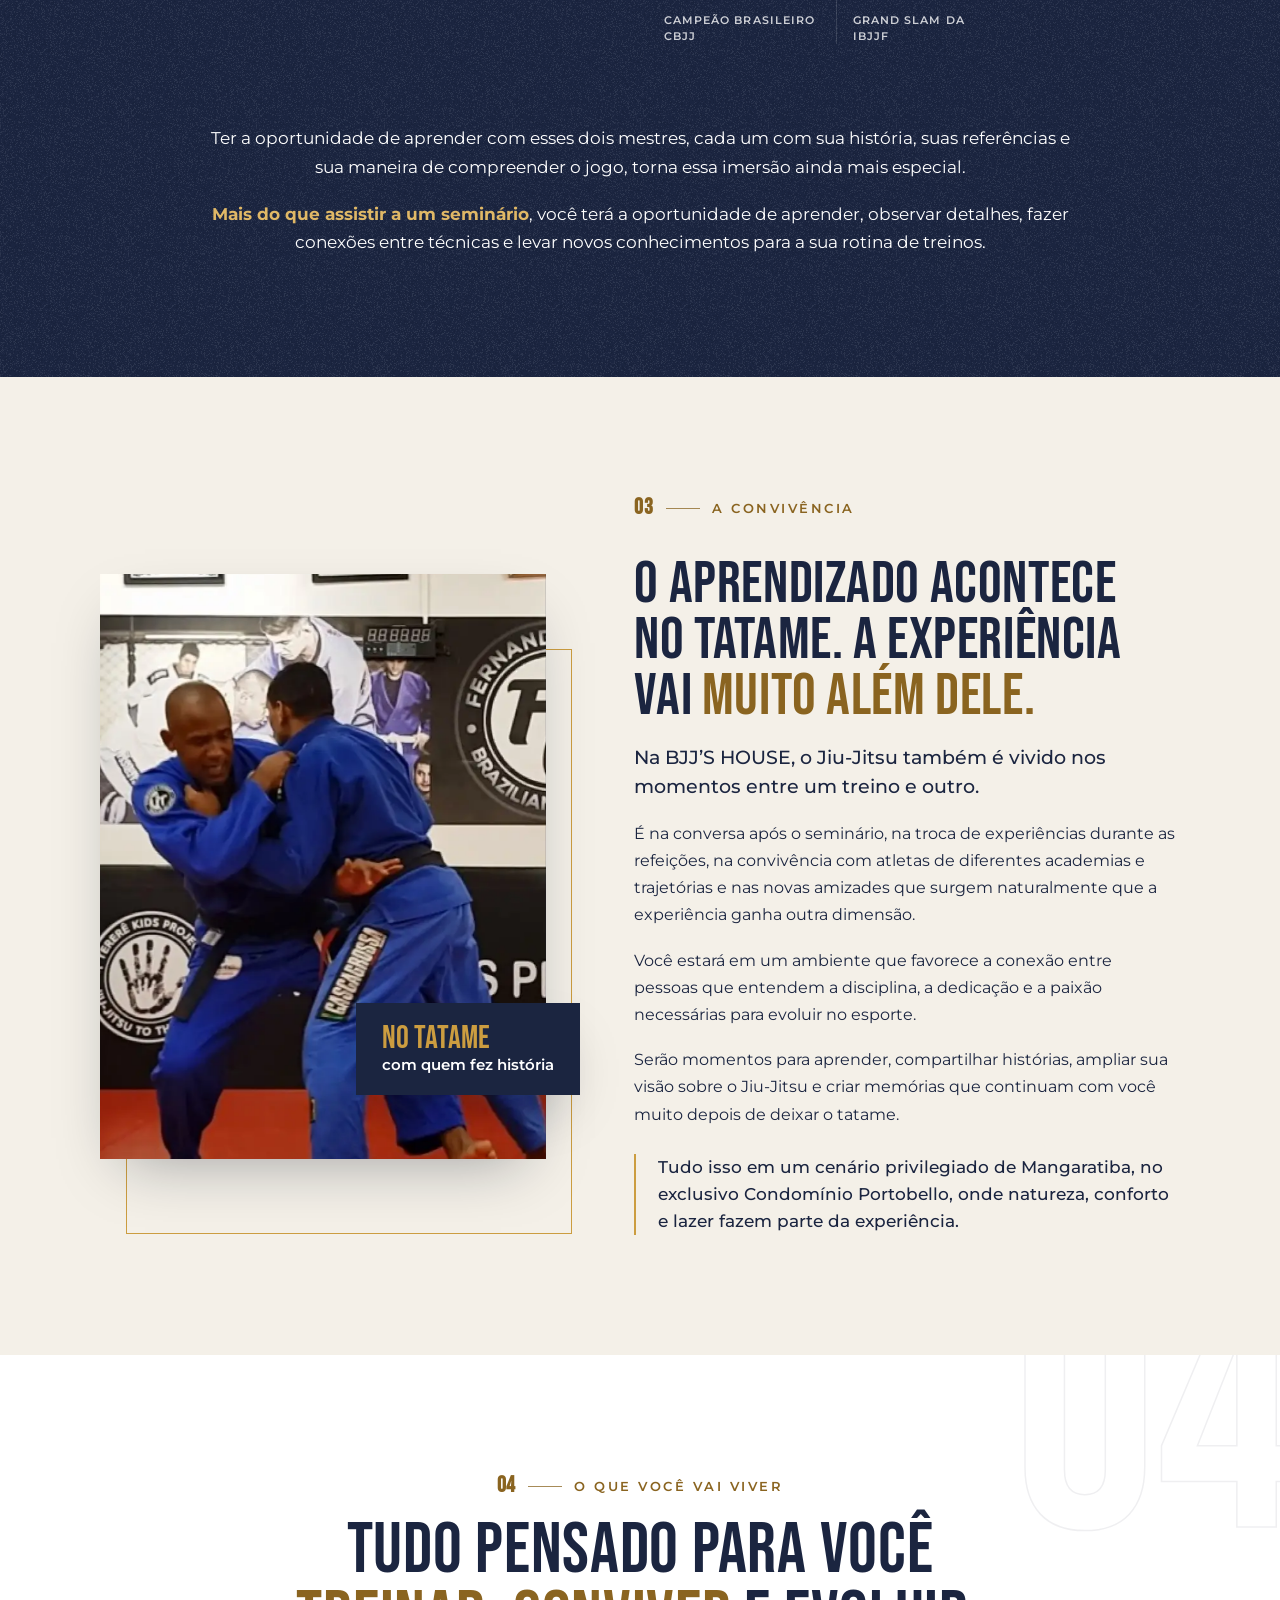
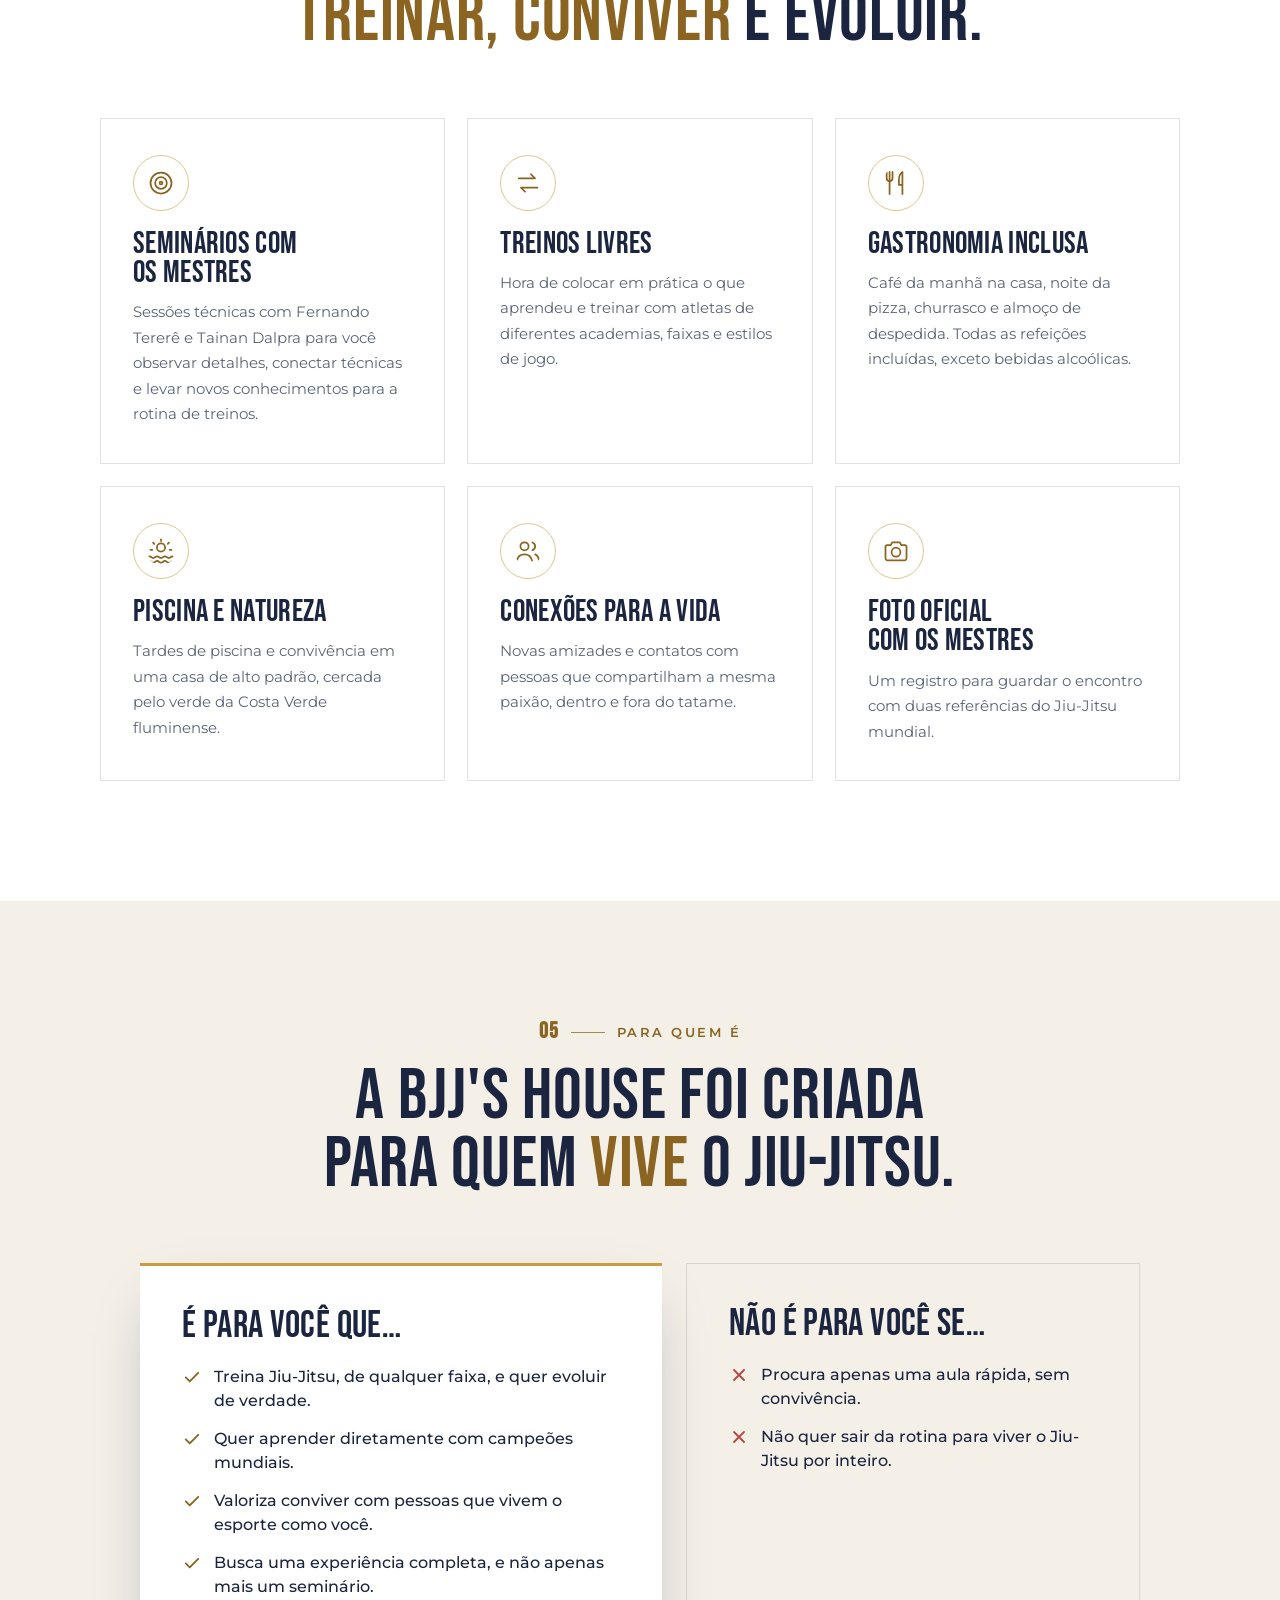
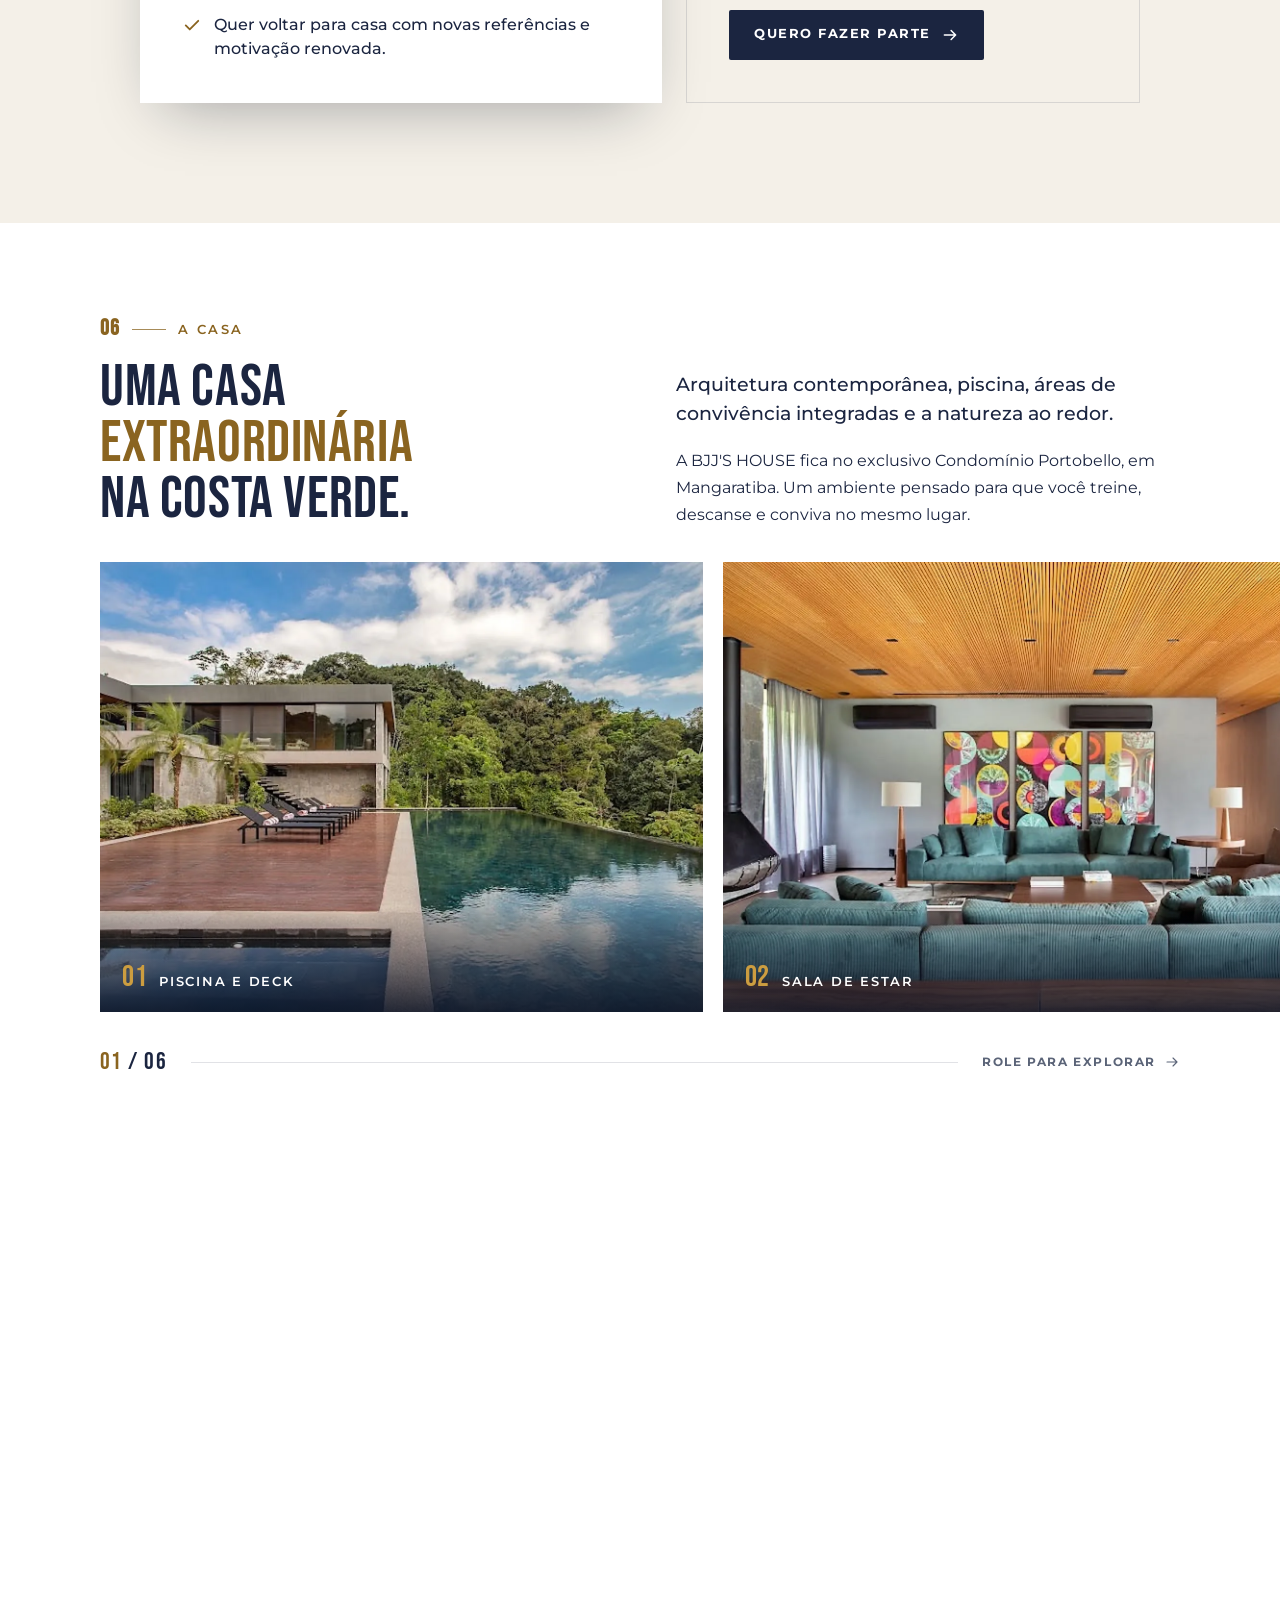
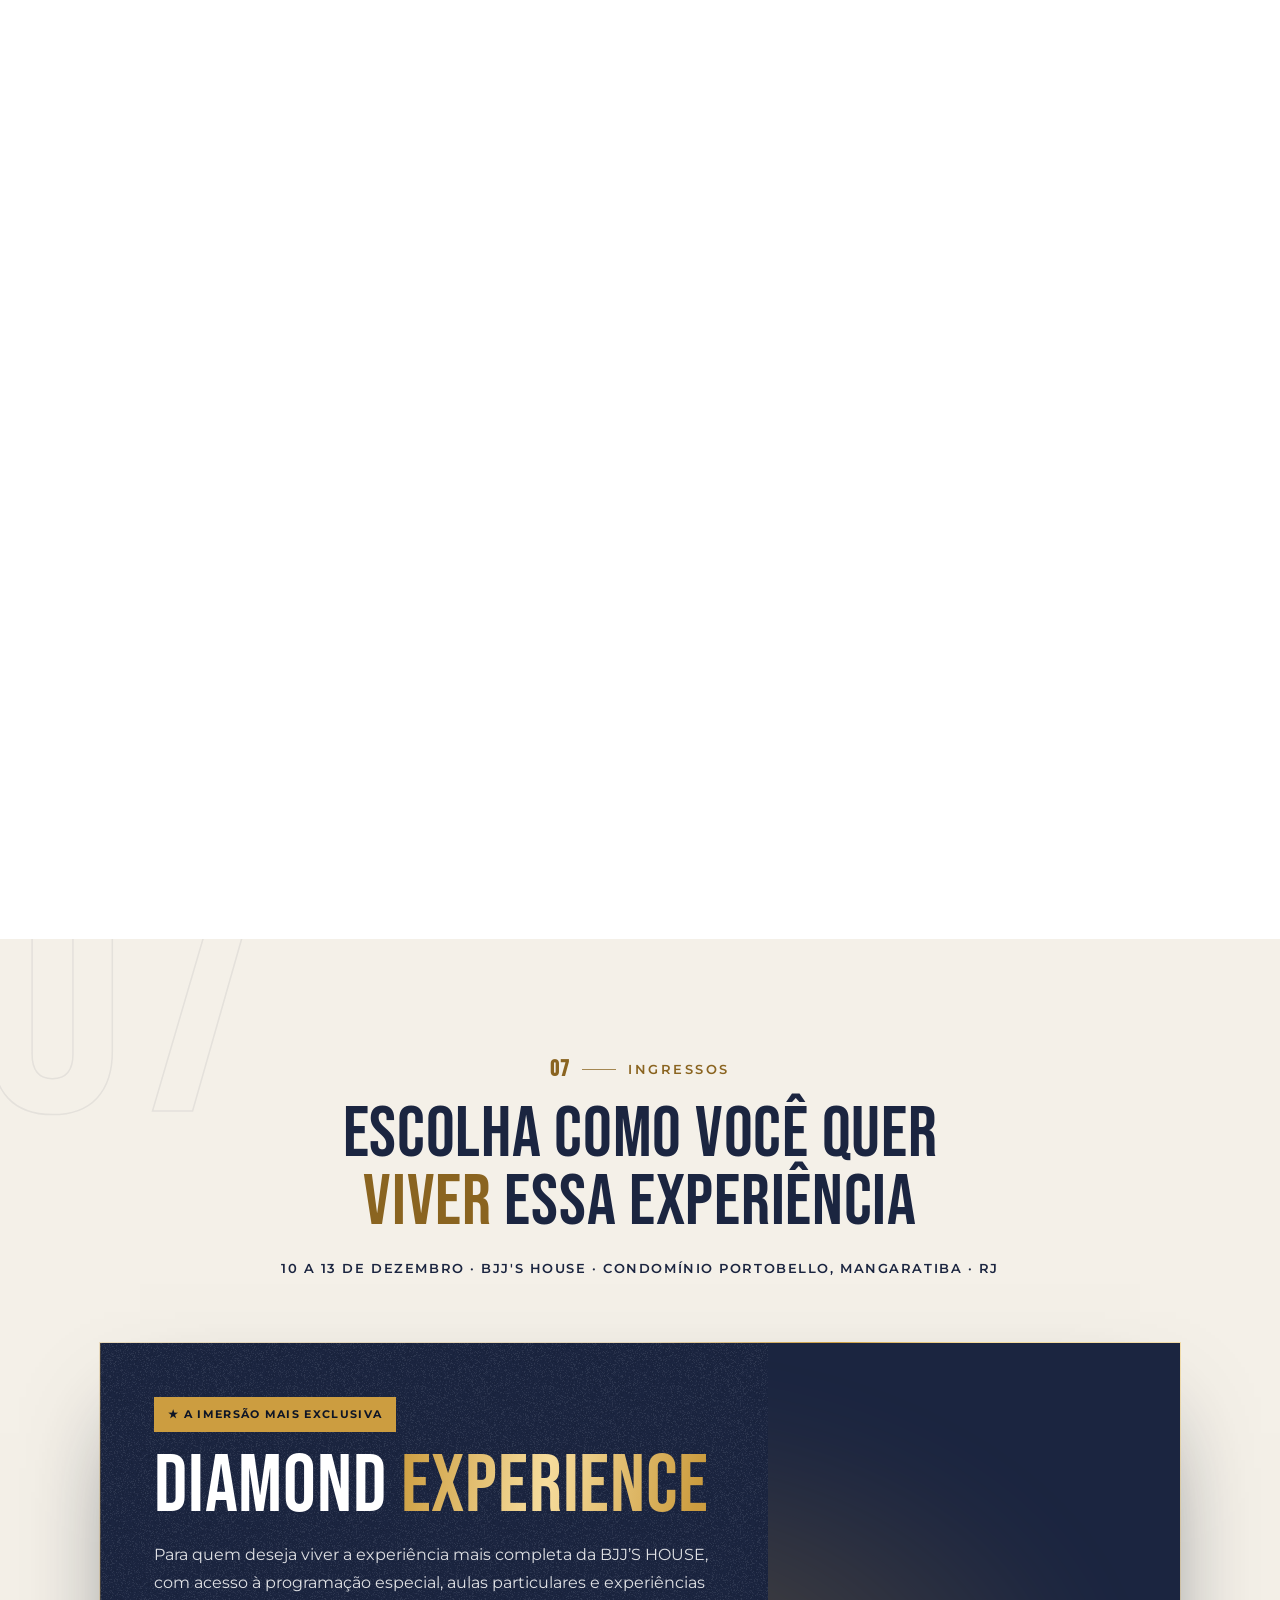
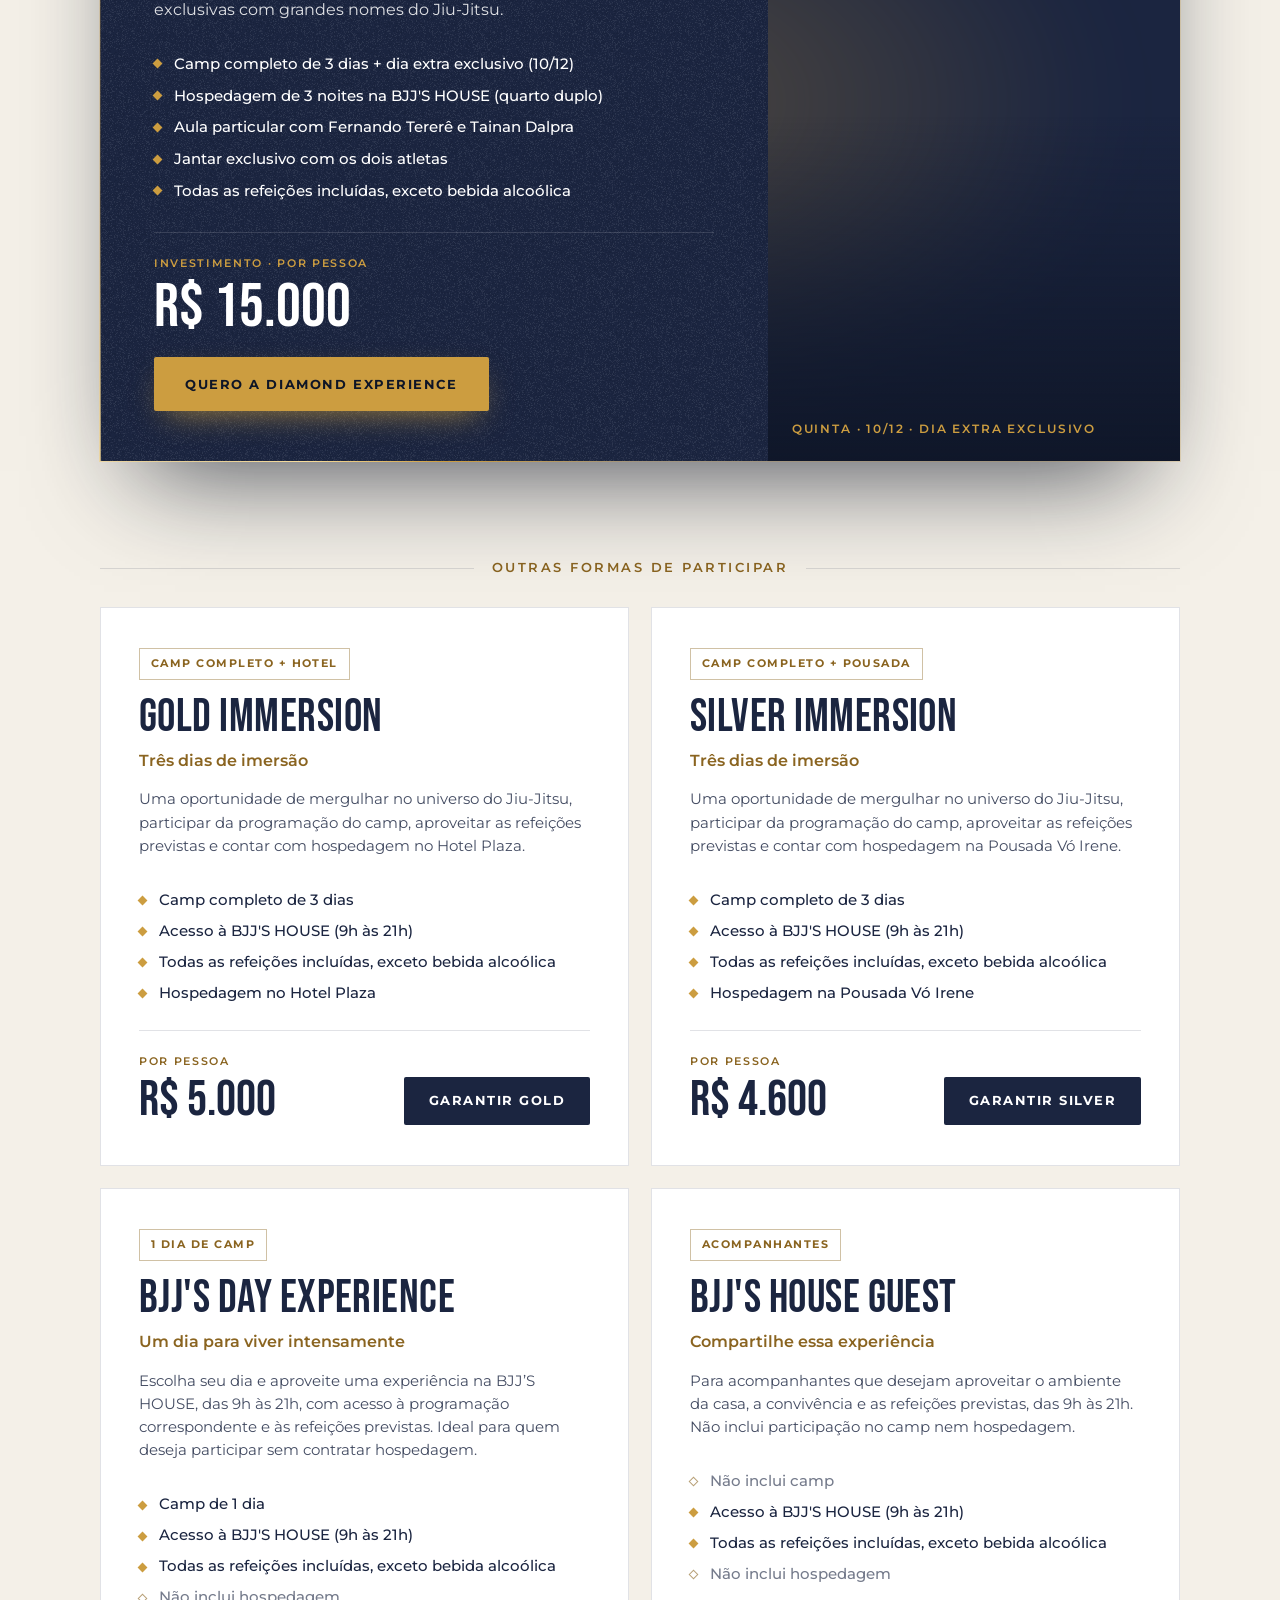
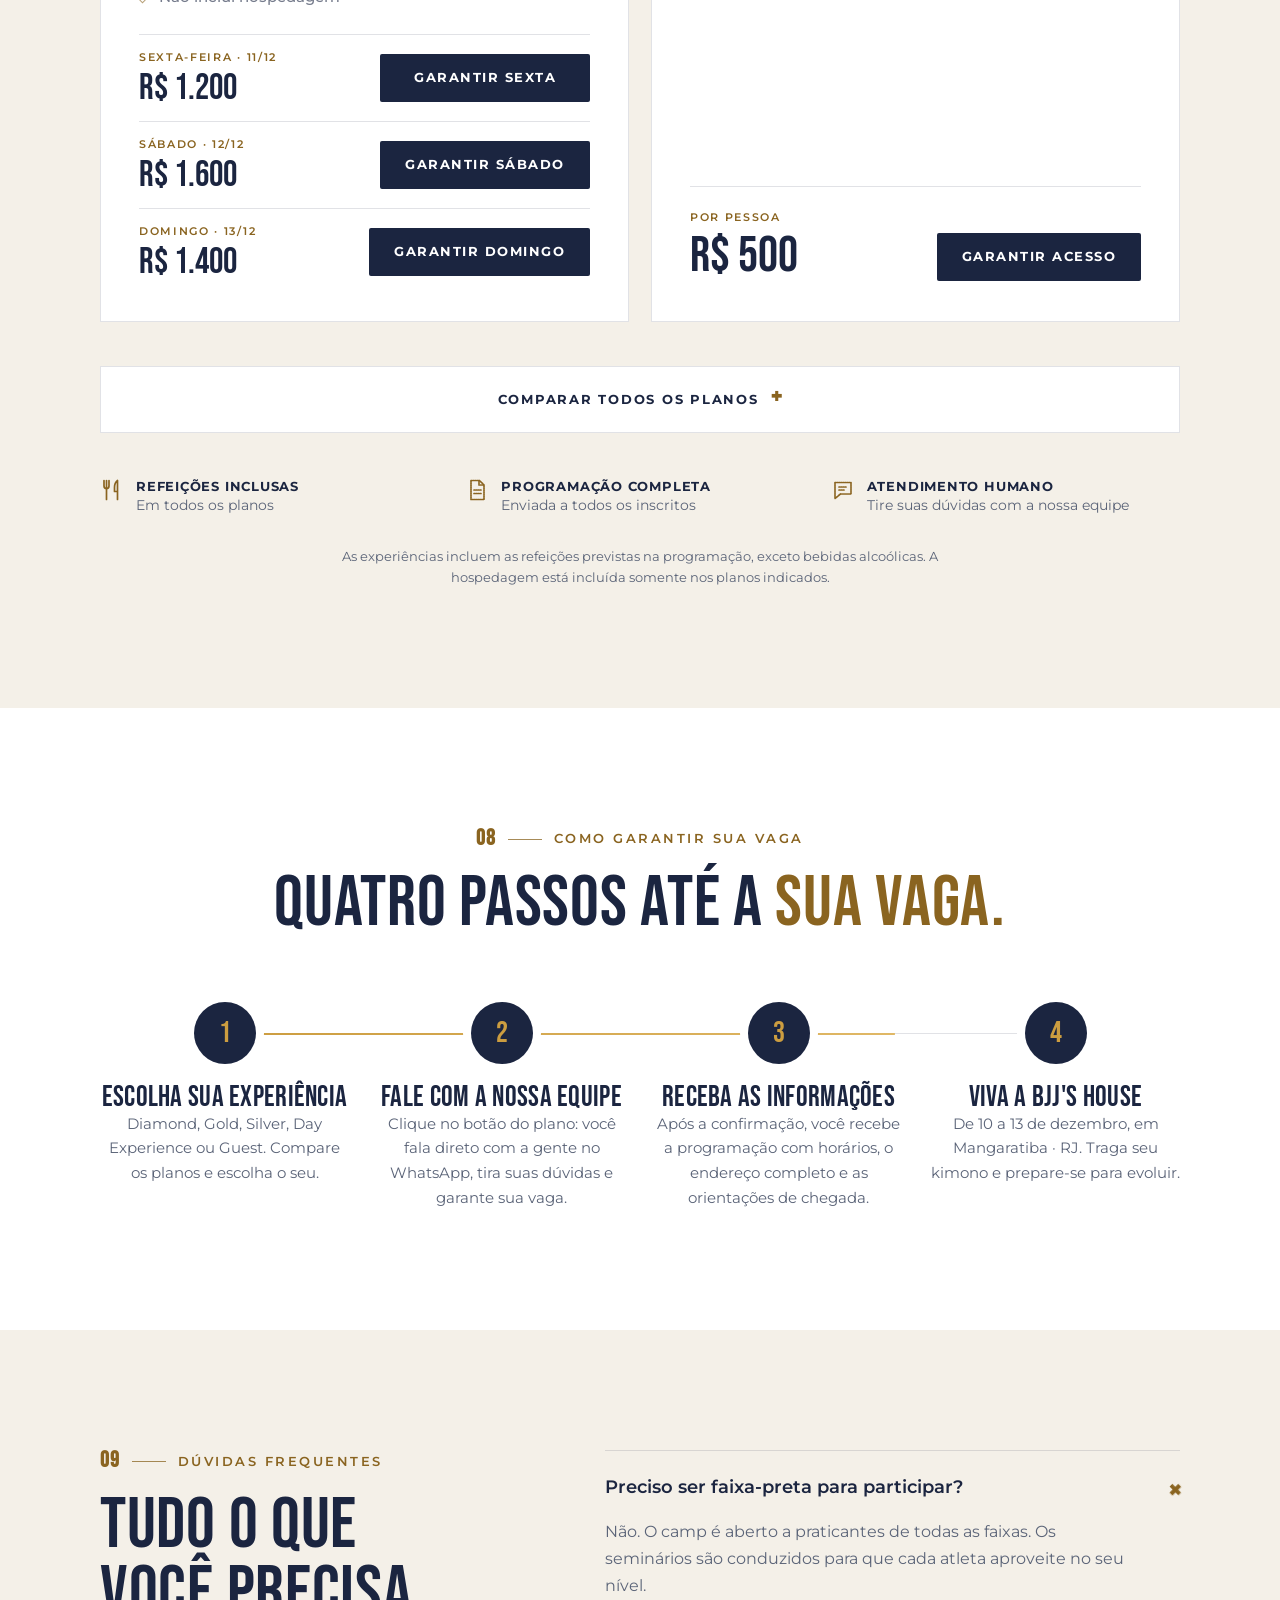
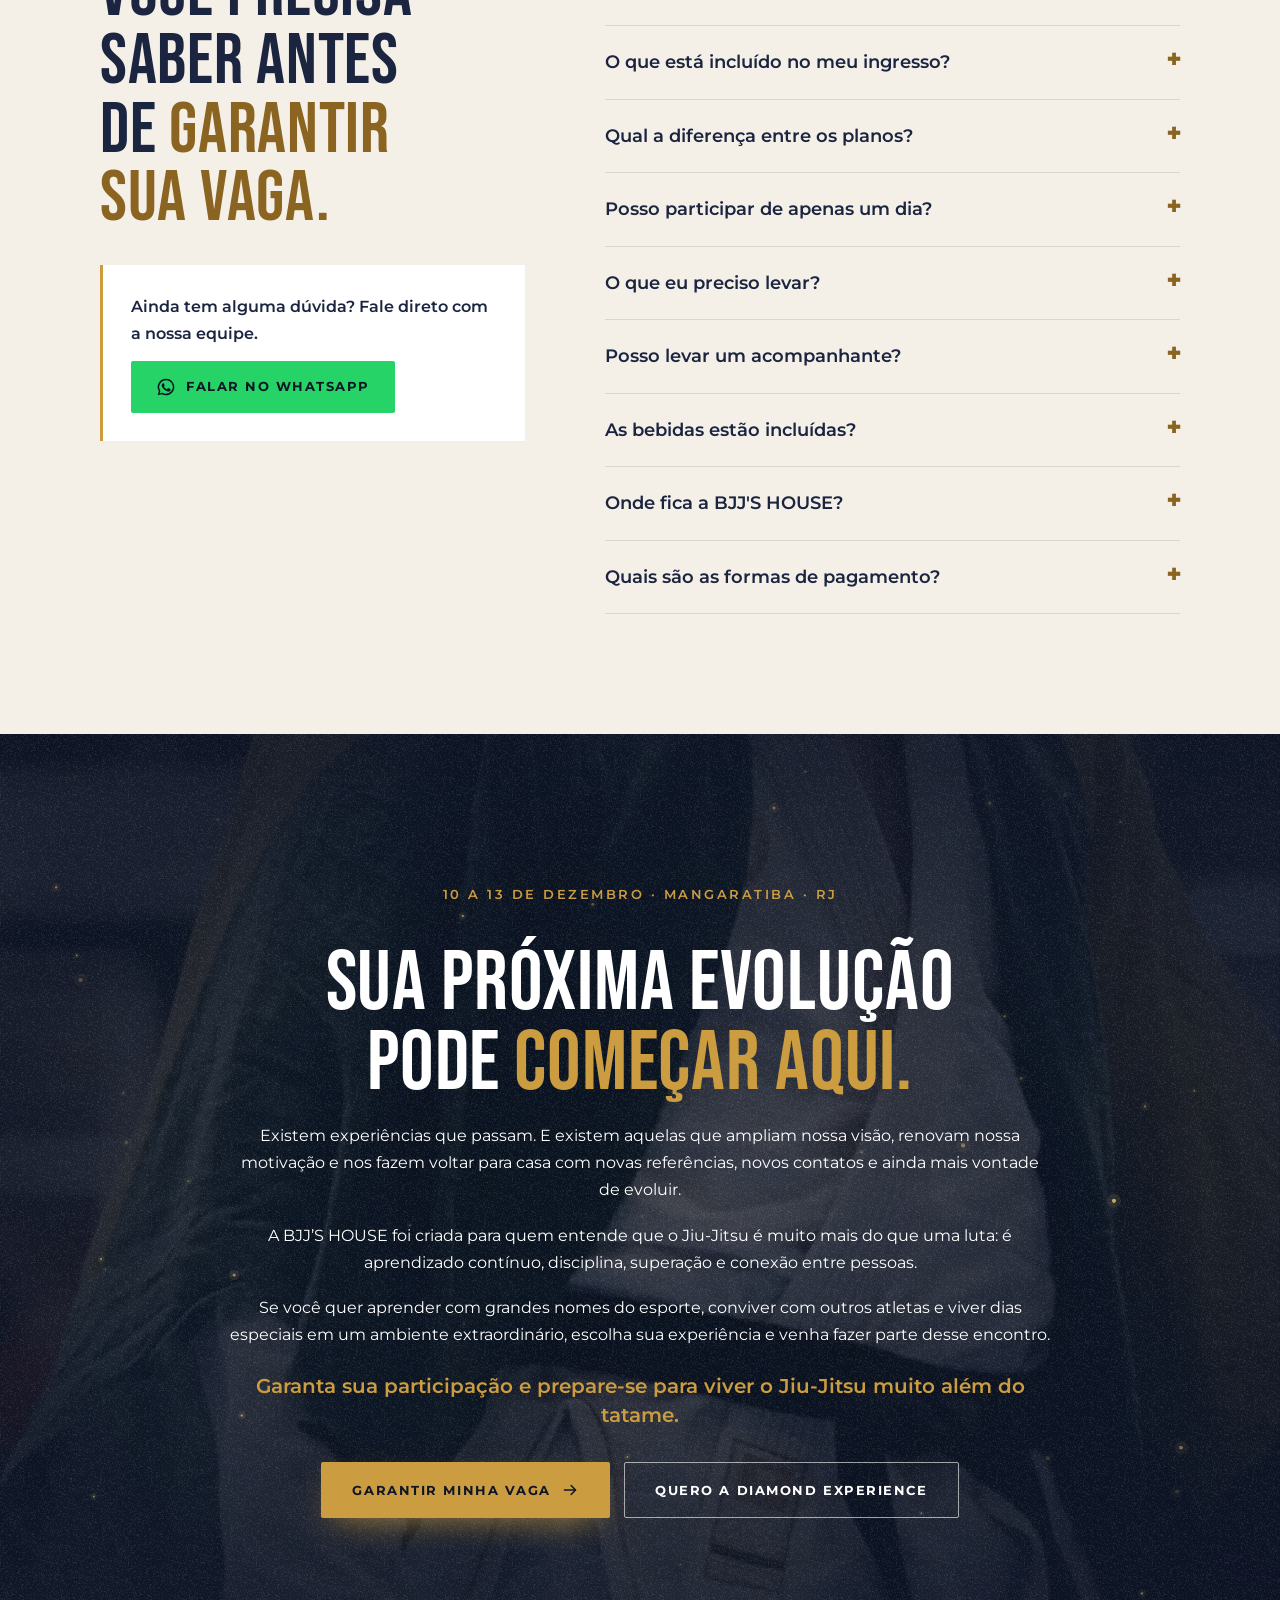
==== commit 508059ea: "Ajustes do cliente: títulos dos mestres, 'plano' e frase fã/ídolo - Fernando Tererê: 5x World Champi" ====
--- a/index.html
+++ b/index.html
@@ -32,10 +32,10 @@
 <link rel="preconnect" href="https://fonts.gstatic.com" crossorigin>
 <link rel="stylesheet" href="https://fonts.googleapis.com/css2?family=Bebas+Neue&family=Montserrat:wght@400;500;600;700&display=swap">
 <link rel="preload" as="image" href="assets/img/hero-casa.webp" fetchpriority="high">
-<link rel="stylesheet" href="assets/css/style.css?v=20261014-5">
+<link rel="stylesheet" href="assets/css/style.css?v=20261022-1">
 <script>(function(h){h.classList.add("js");if(/[?&](utm_[a-z]+|fbclid|gclid|gbraid|wbraid|ttclid)=/.test(location.search))h.classList.add("no-intro");try{if(sessionStorage.getItem("bjj-intro"))h.classList.add("no-intro")}catch(e){}try{if(matchMedia("(prefers-reduced-motion: reduce)").matches)h.classList.add("rm","no-intro")}catch(e){}})(document.documentElement)</script>
-<script src="assets/js/config.js?v=20261014-5" defer></script>
-<script src="assets/js/main.js?v=20261014-5" defer></script>
+<script src="assets/js/config.js?v=20261022-1" defer></script>
+<script src="assets/js/main.js?v=20261022-1" defer></script>
 
 <script type="application/ld+json">
 {
@@ -208,6 +208,7 @@
     <div class="sec-head">
       <p class="kicker reveal"><span>02</span>Os mestres</p>
       <h2 data-split>Dois mestres. Duas trajetórias <em>extraordinárias.</em> Uma oportunidade única de aprender.</h2>
+      <p class="sec-sub serif reveal">A conexão perfeita entre um fã e seu ídolo.</p>
     </div>
     <div class="mestres-grid">
       <article class="mestre">
@@ -219,7 +220,7 @@
         <p class="serif reveal">Uma lenda do Jiu-Jitsu.</p>
         <p class="reveal">Faixa-preta e um dos nomes históricos do esporte, Fernando Tererê construiu uma trajetória marcante no Jiu-Jitsu brasileiro e internacional. Estar com um atleta dessa dimensão é uma oportunidade de se aproximar de sua experiência, conhecer sua visão de luta e ampliar seu repertório técnico.</p>
         <ul class="mstats reveal">
-          <li><b><span data-count="2">2</span>×</b><small>Campeão mundial faixa-preta</small></li>
+          <li><b><span data-count="5">5</span>×</b><small>World Champion IBJJF</small></li>
           <li><b><span data-count="4">4</span></b><small>Faixas com título mundial</small></li>
           <li><b><span data-count="2">2</span>×</b><small>Campeão brasileiro</small></li>
         </ul>
@@ -233,9 +234,11 @@
         <p class="serif reveal">Excelência que inspira campeões.</p>
         <p class="reveal">Faixa-preta e múltiplo campeão mundial pela IBJJF, com conquistas expressivas que incluem o tetracampeonato mundial e campanhas de Grand Slam, Tainan representa uma geração de atletas de alto rendimento, reconhecidos pela técnica, consistência e excelência competitiva.</p>
         <ul class="mstats reveal">
-          <li><b><span data-count="4">4</span>×</b><small>Campeão mundial IBJJF</small></li>
-          <li><b><span data-count="5">5</span>×</b><small>Pan-Americano</small></li>
-          <li><b><span data-count="2">2</span>×</b><small>Grand Slam IBJJF</small></li>
+          <li><b><span data-count="4">4</span>×</b><small>World Champion IBJJF</small></li>
+          <li><b><span data-count="4">4</span>×</b><small>European Champion</small></li>
+          <li><b><span data-count="5">5</span>×</b><small>Campeão Pan-Americano IBJJF</small></li>
+          <li><b><span data-count="3">3</span>×</b><small>Campeão Brasileiro CBJJ</small></li>
+          <li><b><span data-count="2">2</span>×</b><small>Grand Slam da IBJJF</small></li>
         </ul>
       </article>
     </div>
@@ -495,7 +498,7 @@
       <li><svg class="ic"><use href="#i-doc"/></svg><span><b>Programação completa</b>Enviada a todos os inscritos</span></li>
       <li><svg class="ic"><use href="#i-chat"/></svg><span><b>Atendimento humano</b>Tire suas dúvidas com a nossa equipe</span></li>
     </ul>
-    <p class="fine reveal">As experiências incluem as refeições previstas na programação, exceto bebidas alcoólicas. A hospedagem está incluída somente nas modalidades indicadas.</p>
+    <p class="fine reveal">As experiências incluem as refeições previstas na programação, exceto bebidas alcoólicas. A hospedagem está incluída somente nos planos indicados.</p>
   </div>
 </section>
 
--- a/assets/css/style.css
+++ b/assets/css/style.css
@@ -327,6 +327,9 @@
 .mstats{list-style:none;margin:10px 0 0;padding:0;display:grid;grid-template-columns:repeat(3,1fr);border-top:1px solid var(--line-dk)}
 .mstats li{padding:20px 12px 0 0;min-width:0}
 .mstats li+li{border-left:1px solid var(--line-dk);padding-left:16px}
+.mstats{row-gap:24px}
+.mstats li:nth-child(3n+4){border-left:0;padding-left:0}
+#mestres .sec-sub{margin:22px 0 0;color:var(--gold);font-size:clamp(19px,1.9vw,23px);line-height:1.35}
 .mstats b{display:block;font-family:var(--f-display);font-weight:400;font-size:clamp(44px,4.6vw,60px);line-height:1;color:var(--gold);font-variant-numeric:tabular-nums}
 .mstats small{display:block;font-size:10.5px;font-weight:600;letter-spacing:.1em;text-transform:uppercase;opacity:.78;line-height:1.45;margin-top:8px}
 .closing{max-width:860px;margin:80px auto 0;text-align:center;font-size:17px;opacity:.88}
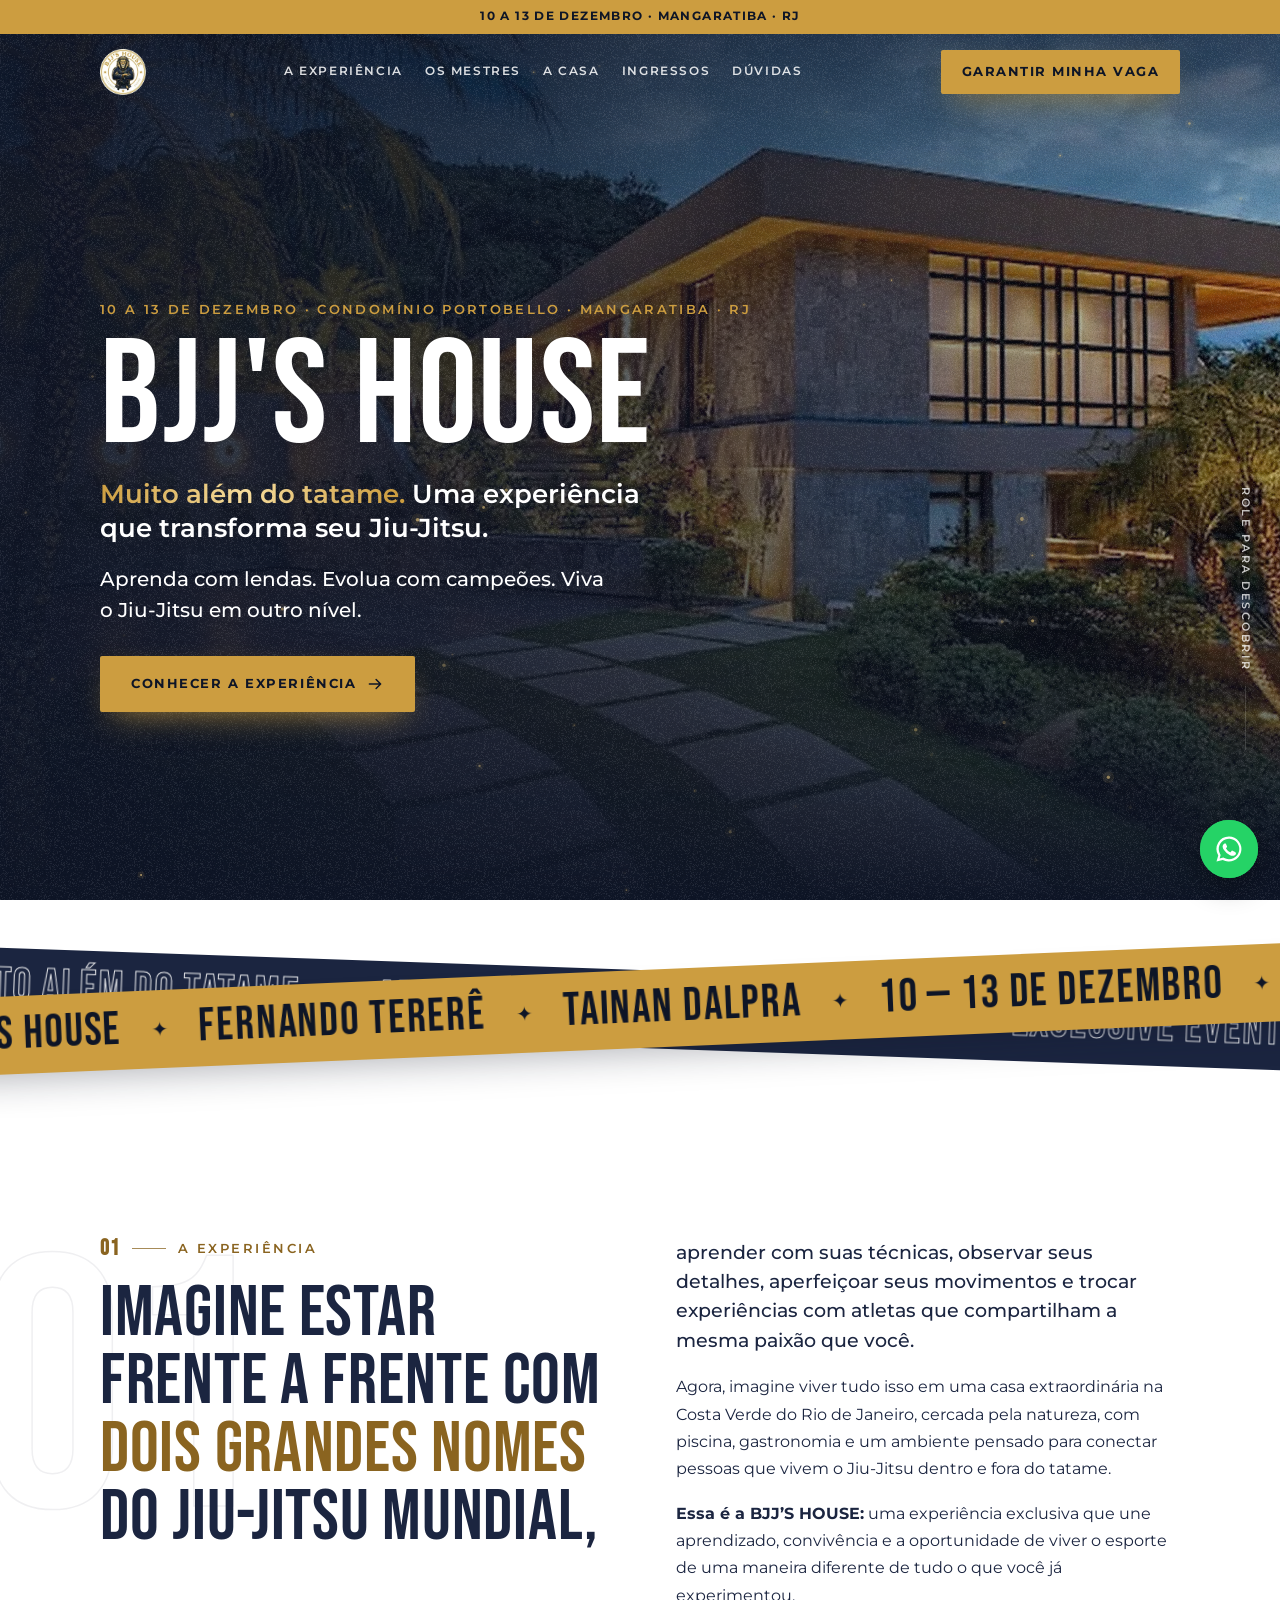
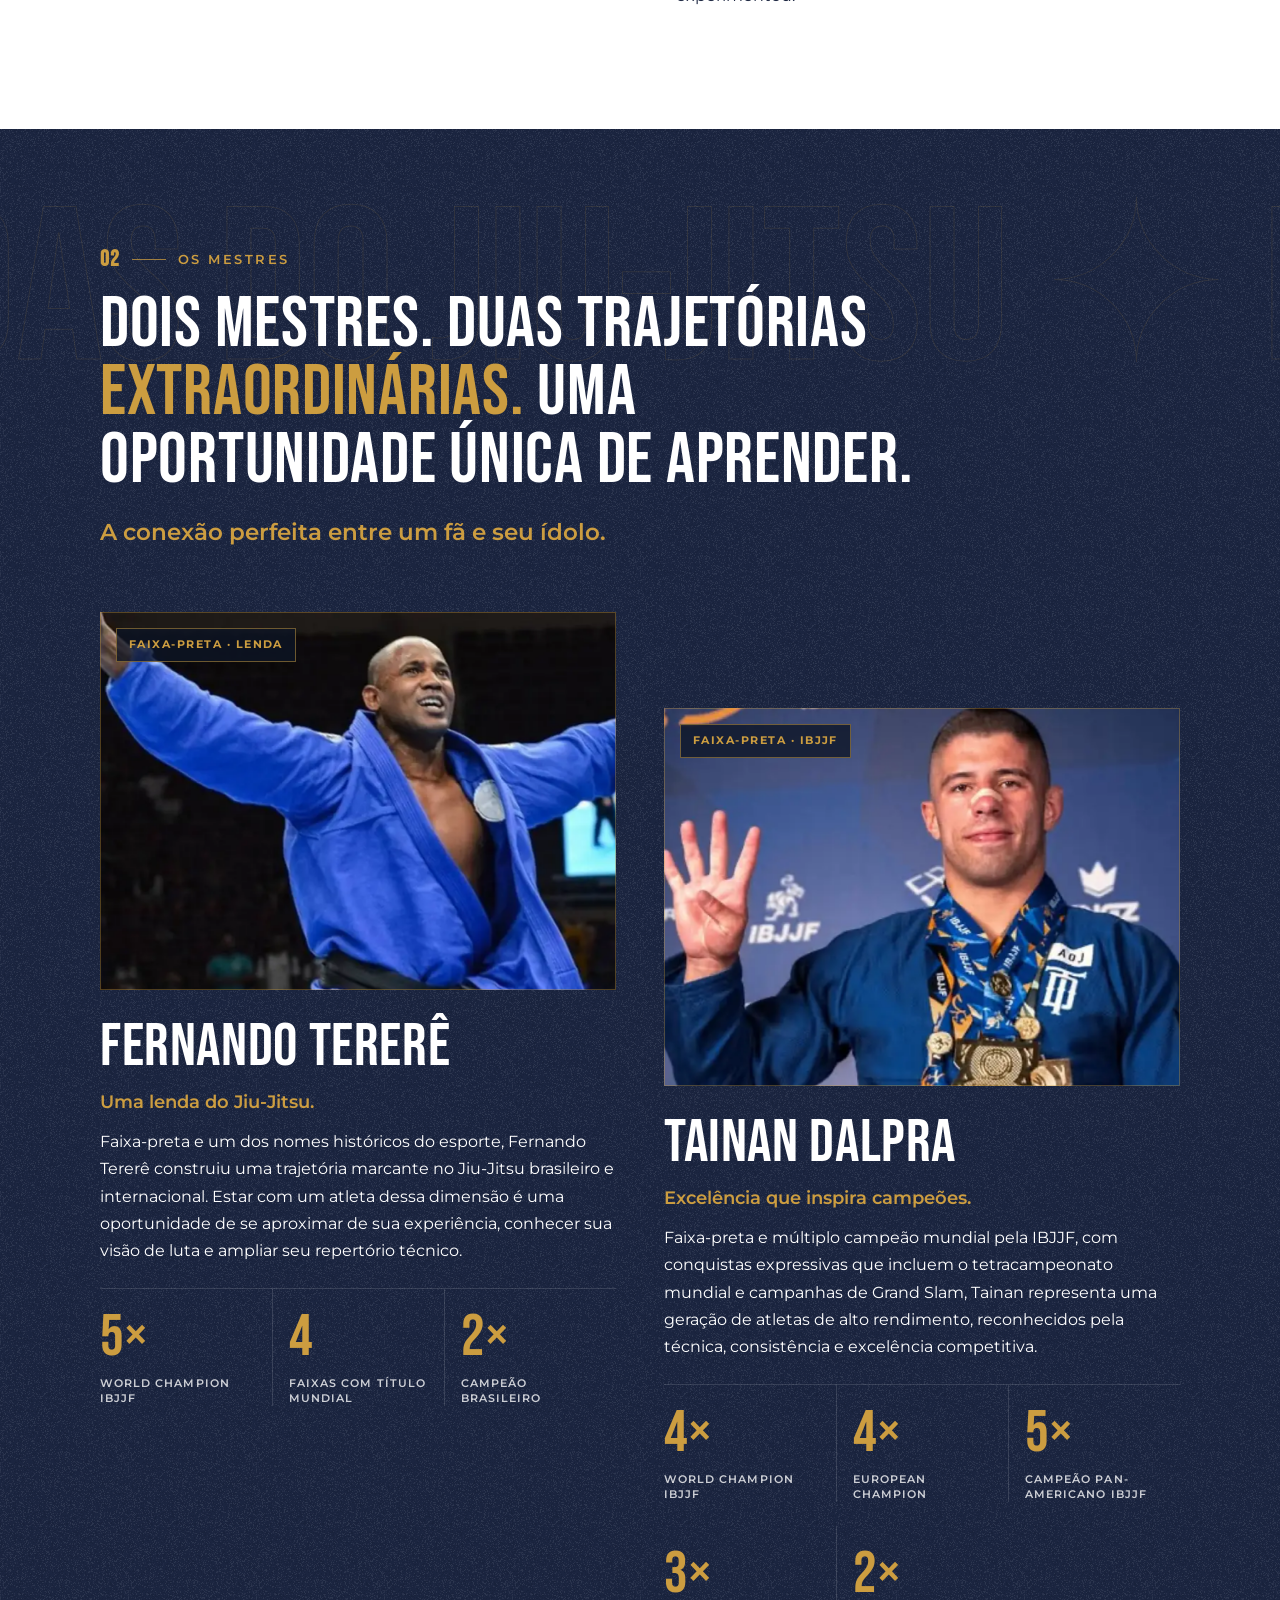
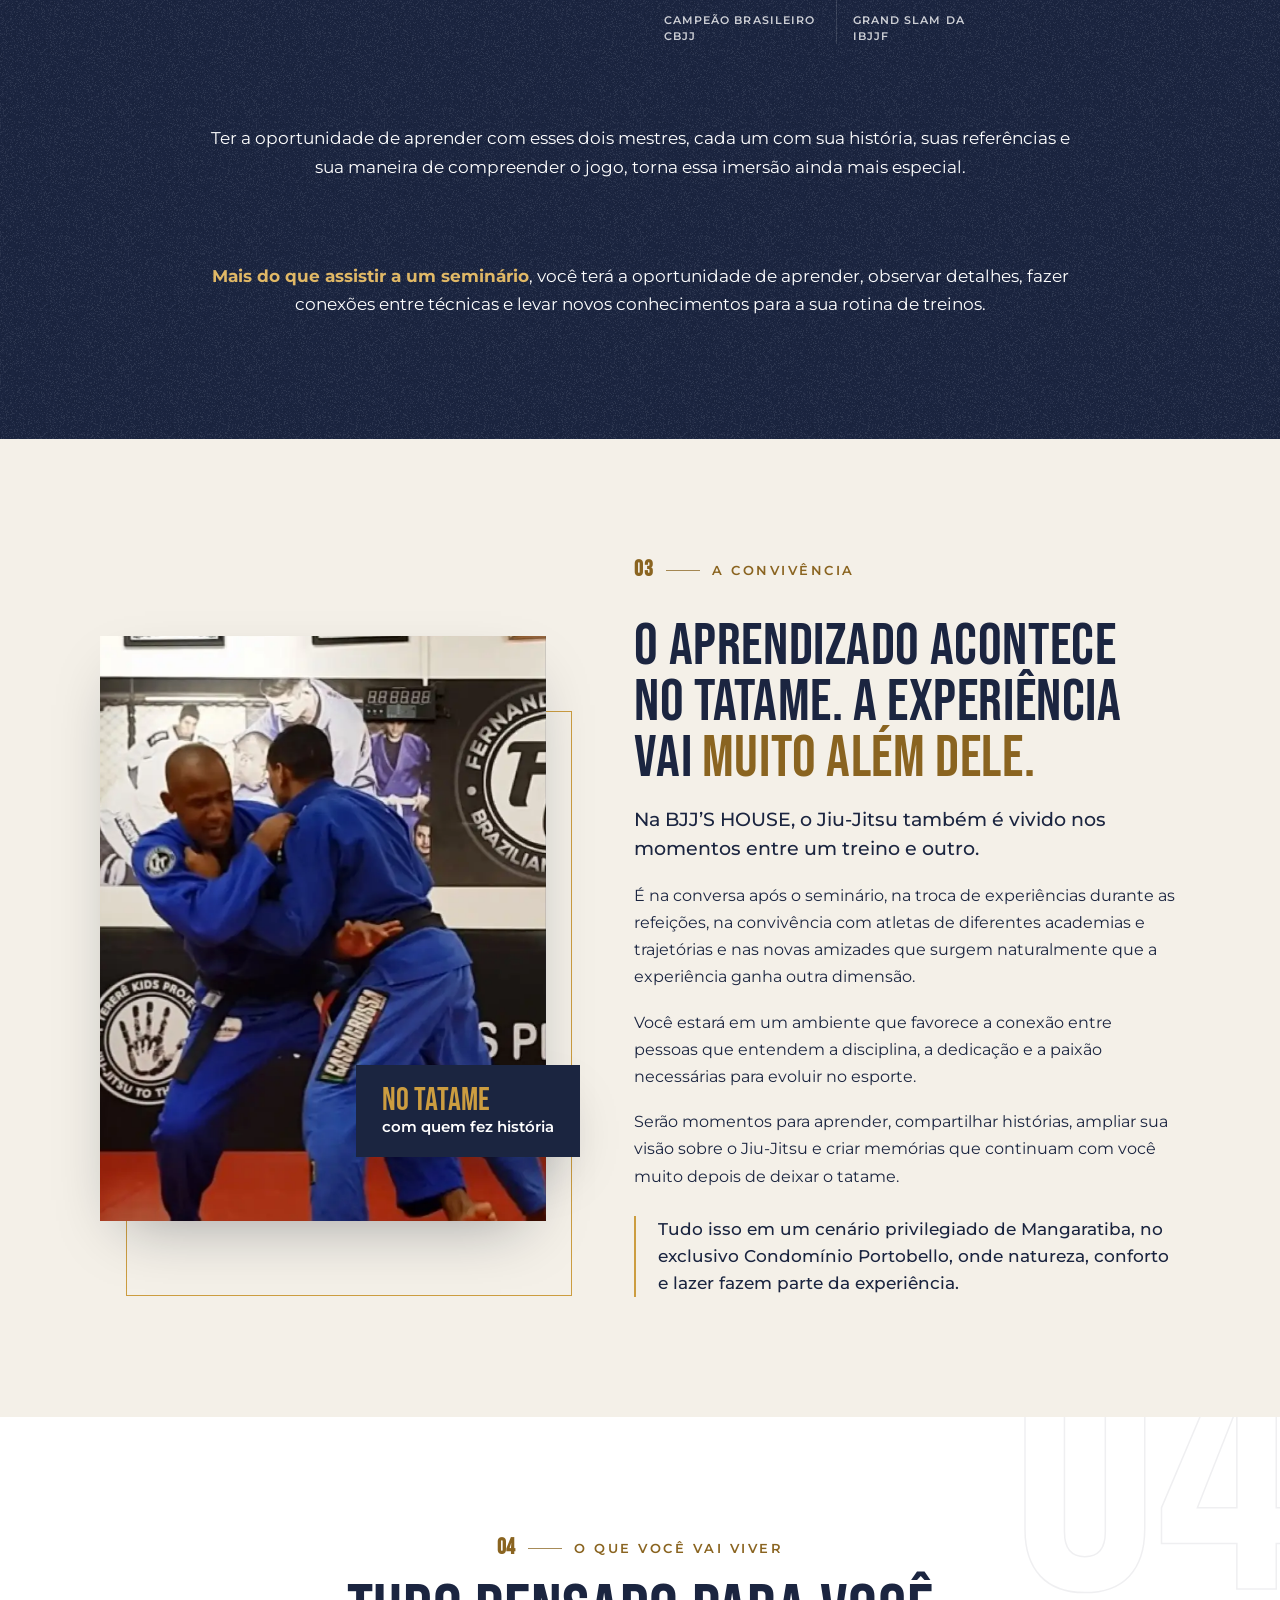
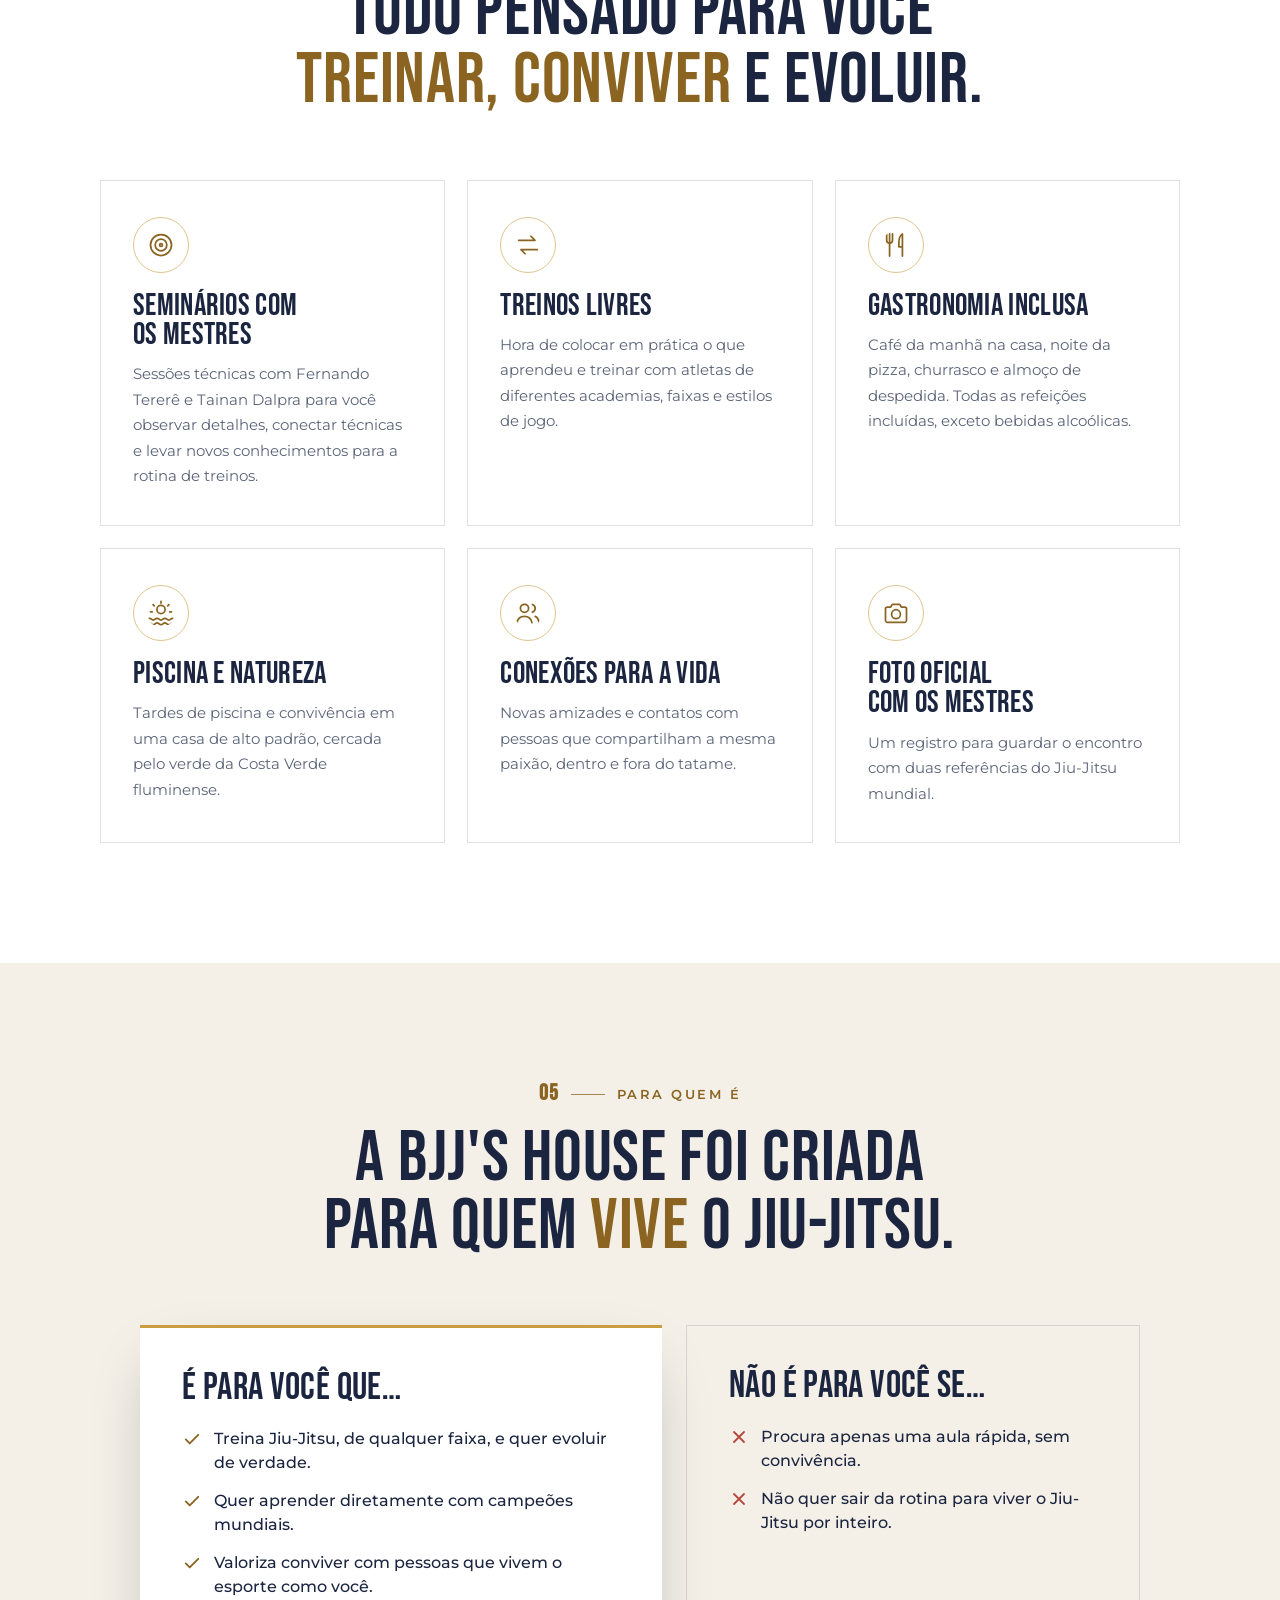
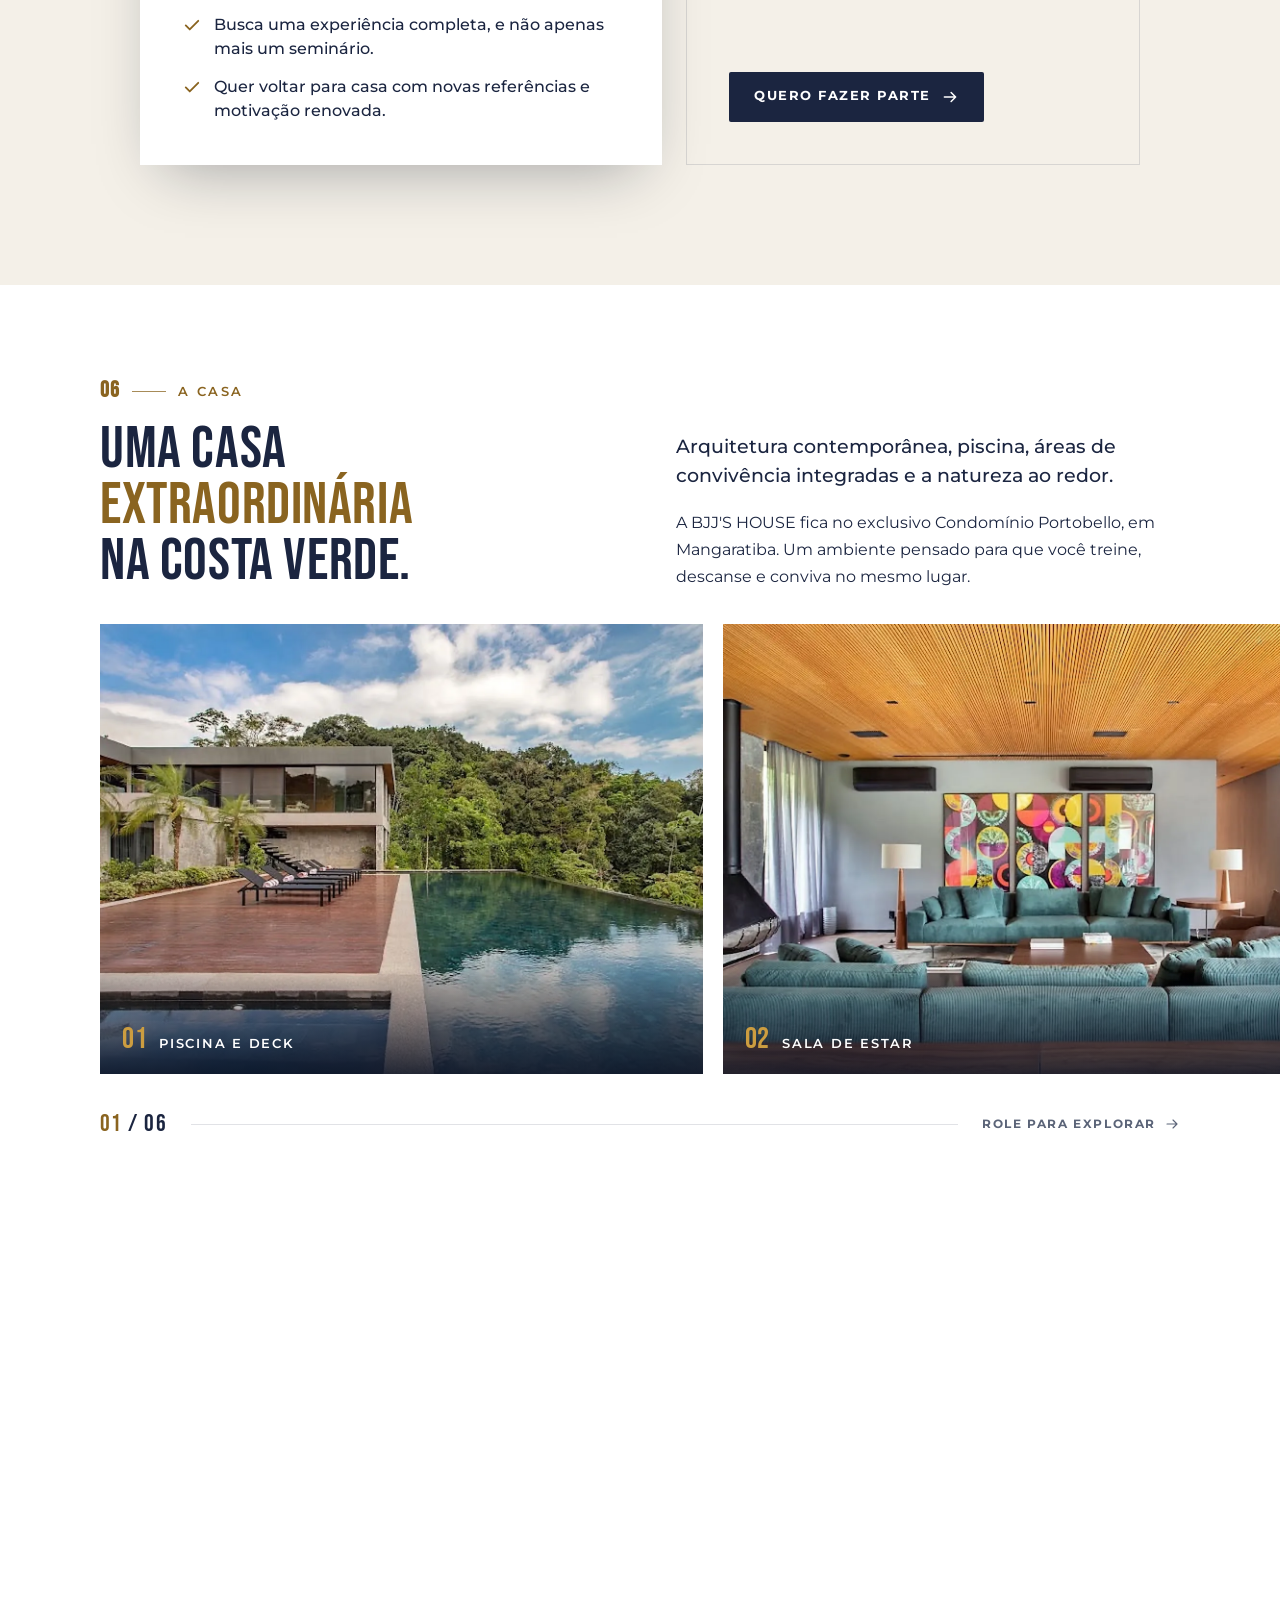
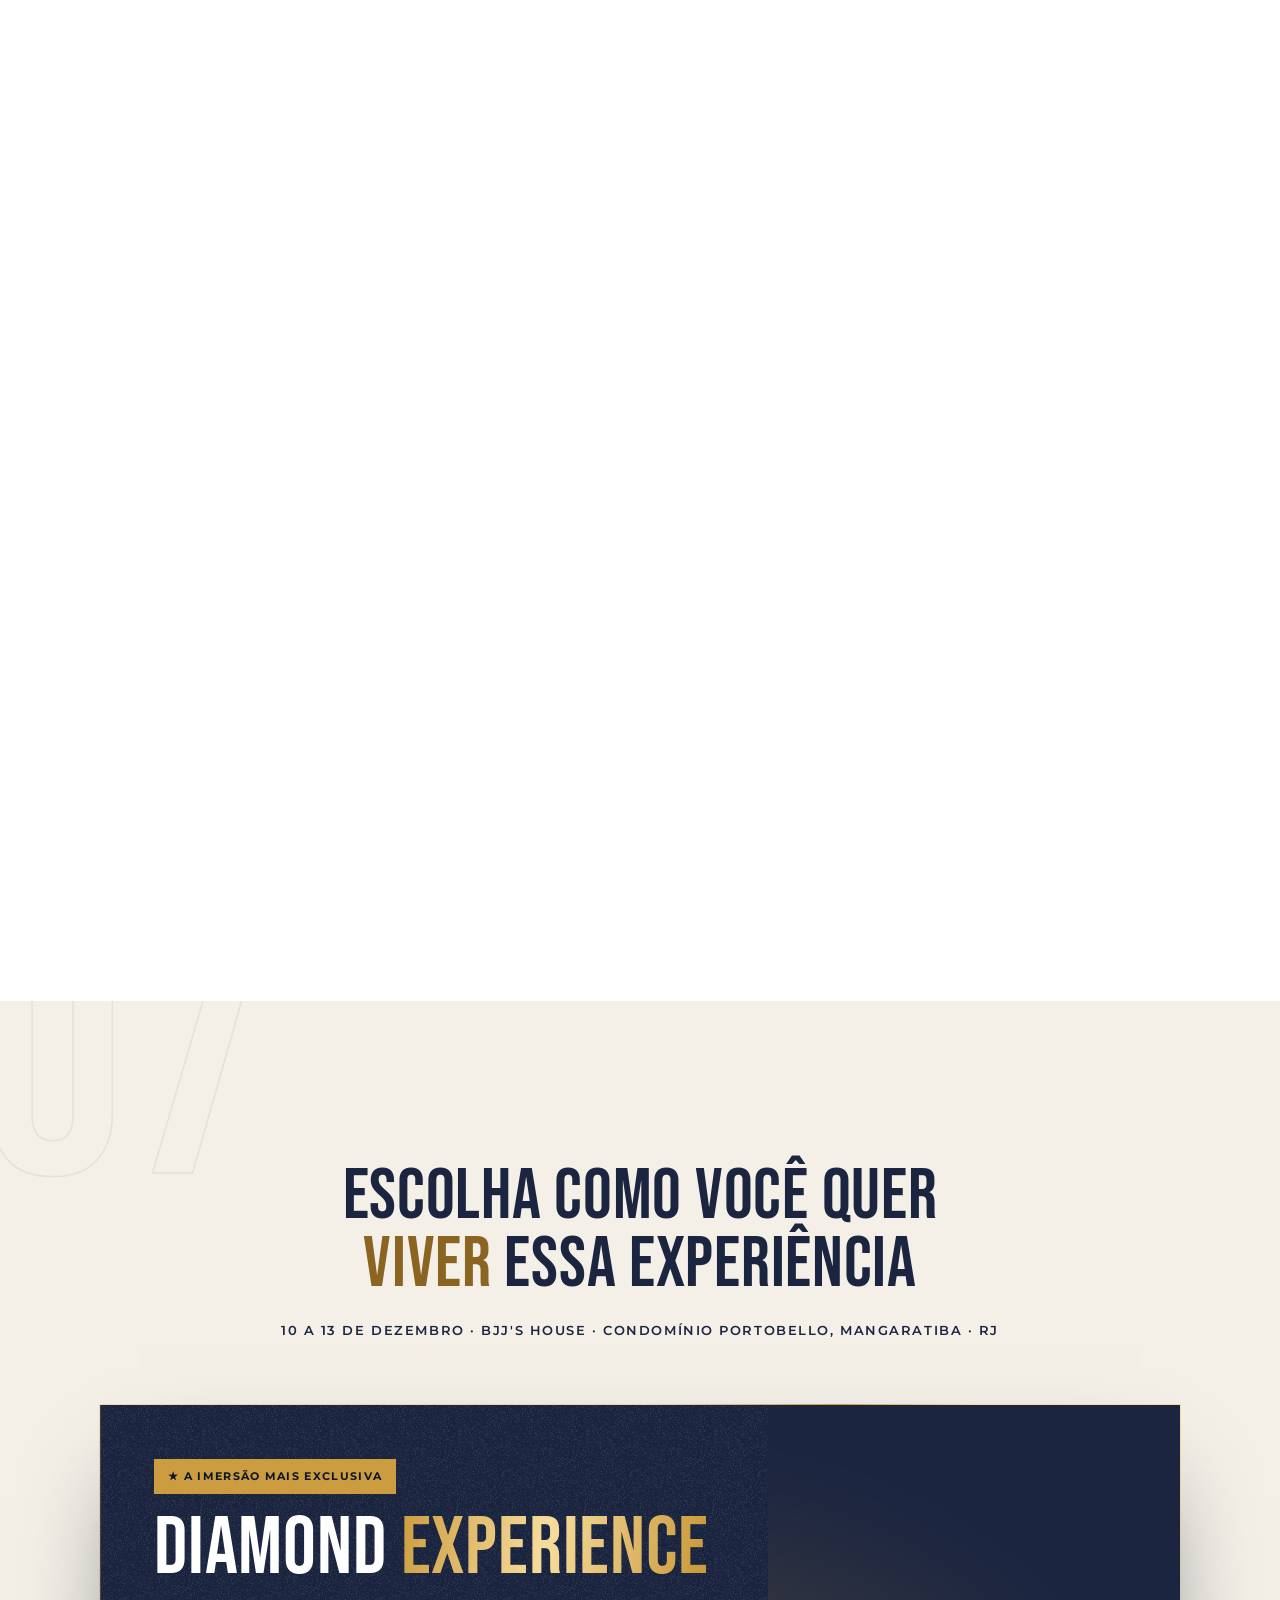
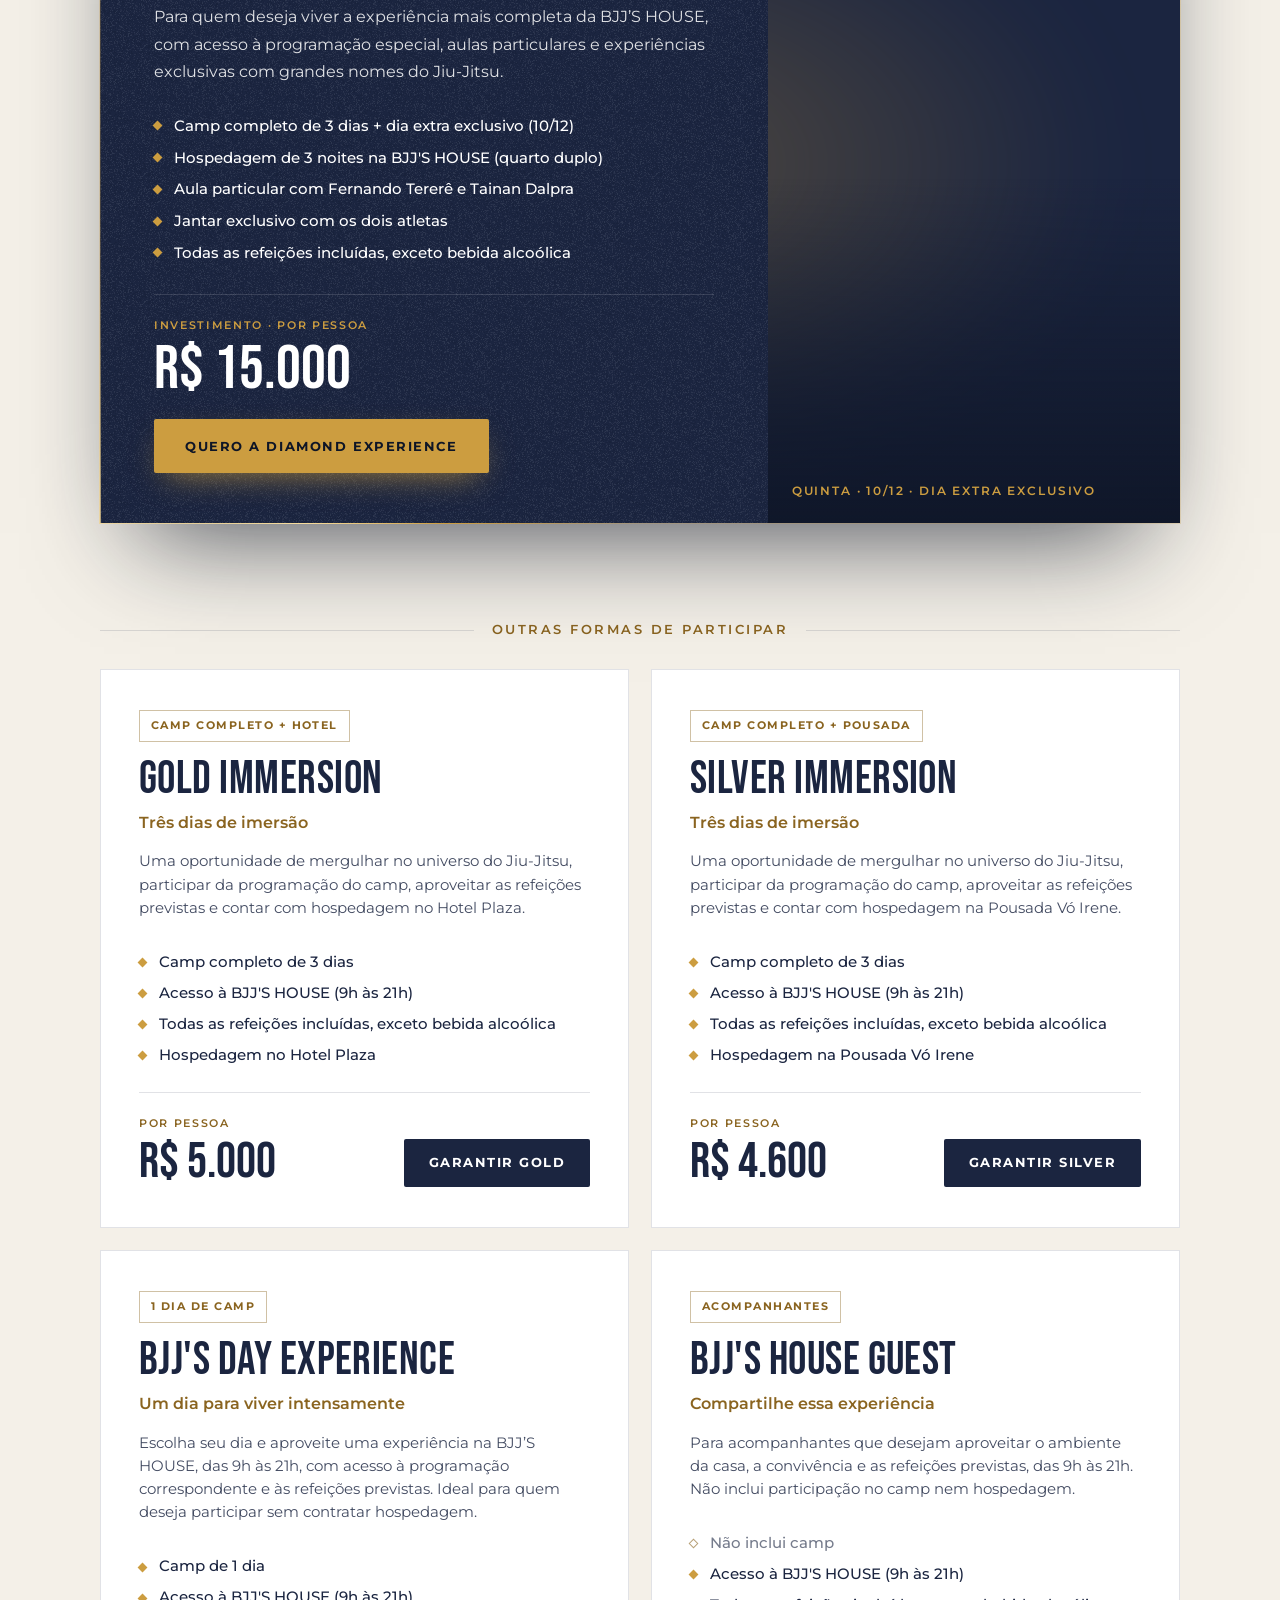
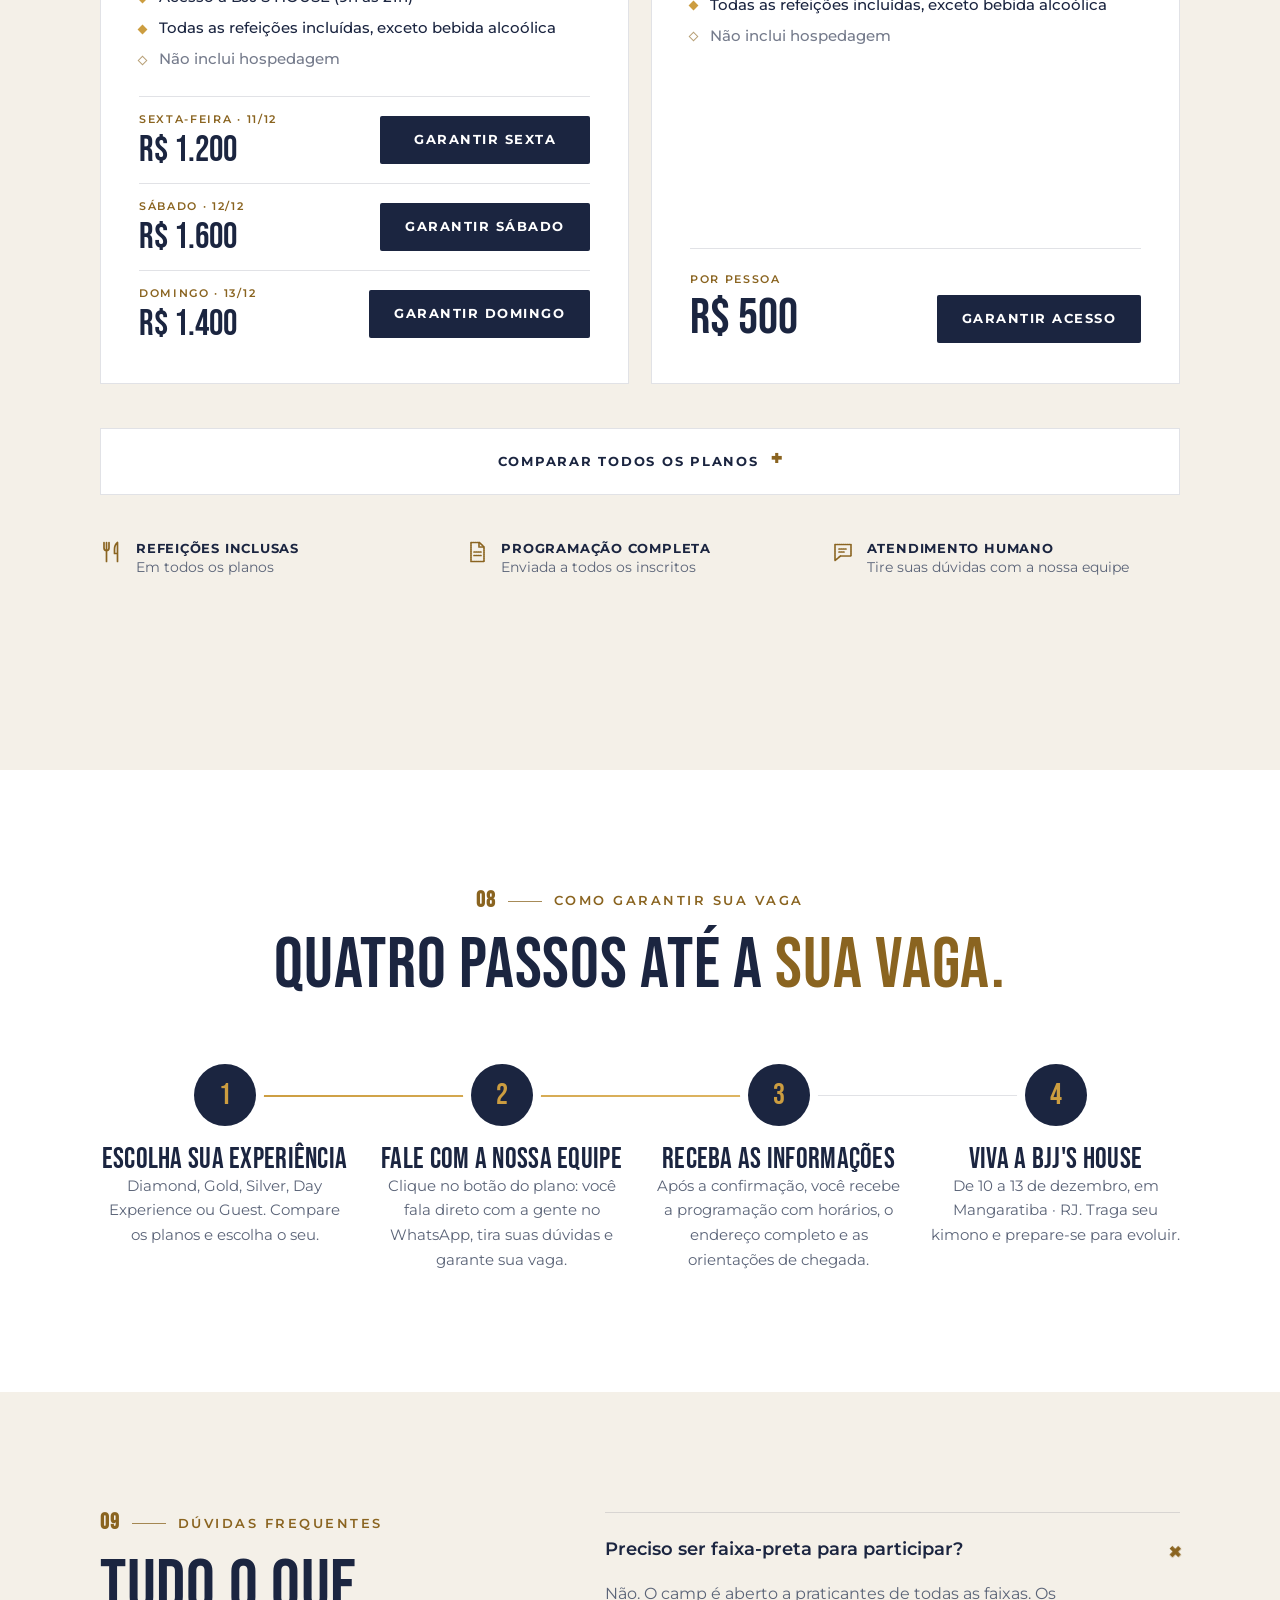
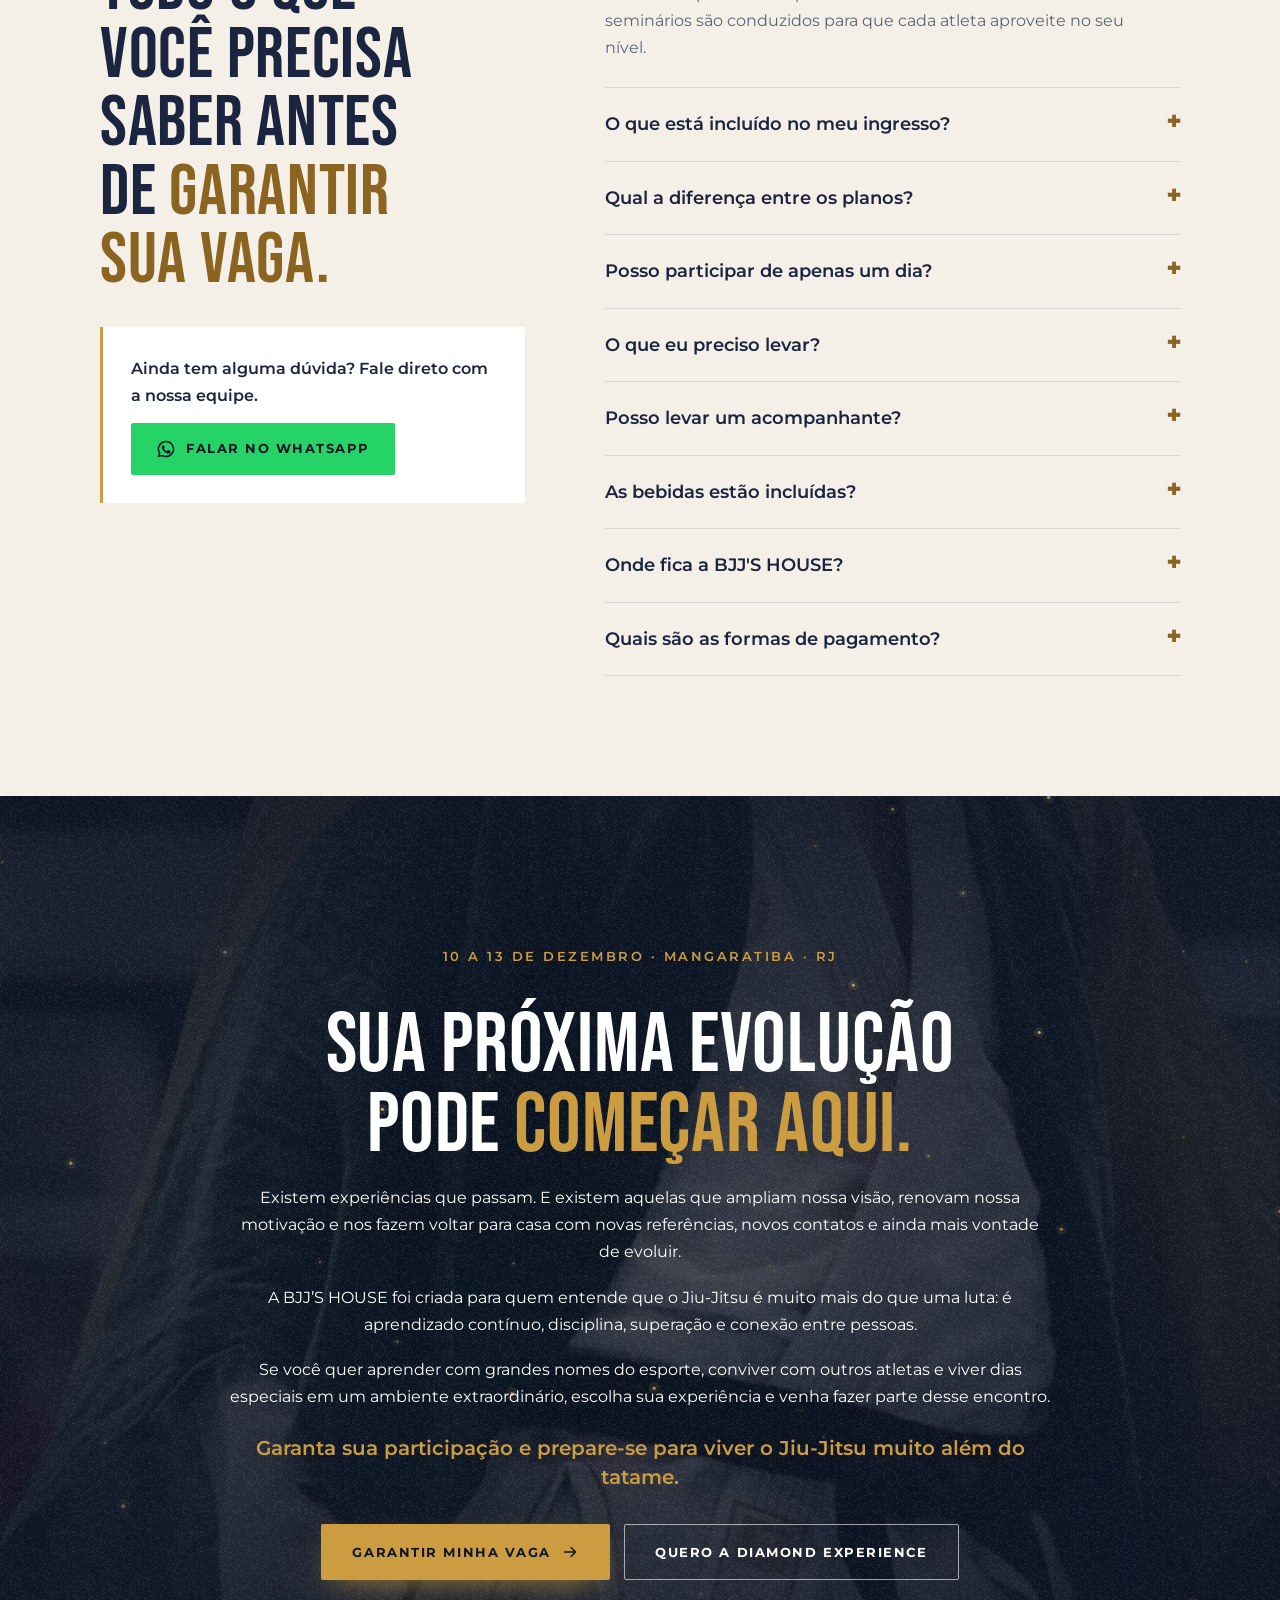
==== commit f369c21d: "Ajustes do cliente: títulos dos mestres, 'plano' e frase fã/ídolo - Fernando Tererê: 5x World Champi" ====
--- a/index.html
+++ b/index.html
@@ -158,7 +158,6 @@
   <div class="hero-bg" aria-hidden="true"><div class="hero-bg-m"><img src="assets/img/hero-casa.webp" alt="" width="1254" height="936" fetchpriority="high"></div></div>
   <div class="hero-shade" aria-hidden="true"></div>
   <canvas class="particles" data-particles aria-hidden="true"></canvas>
-  <div class="hero-masters" data-h style="--d:4"><img src="assets/img/mestres-hero.webp" alt="Fernando Tererê e Tainan Dalpra" width="1244" height="1448" decoding="async"></div>
 
   <div class="wrap hero-grid">
     <div class="hero-text" data-hero-content>
@@ -168,7 +167,7 @@
         <span class="h1-brand" aria-hidden="true"><span class="h1w"><span class="ch" style="--i:0">B</span><span class="ch" style="--i:1">J</span><span class="ch" style="--i:2">J</span><span class="ch" style="--i:3">'</span><span class="ch" style="--i:4">S</span></span> <span class="h1w"><span class="ch" style="--i:5">H</span><span class="ch" style="--i:6">O</span><span class="ch" style="--i:7">U</span><span class="ch" style="--i:8">S</span><span class="ch" style="--i:9">E</span></span></span>
       </h1>
       <p class="tag serif" data-h style="--d:6"><span class="shimmer">Muito além do tatame.</span> Uma experiência que transforma seu <span class="nobr">Jiu-Jitsu.</span></p>
-      <p class="sub" data-h style="--d:7">Aprenda com lendas.<br>Evolua com campeões. Viva o Jiu-Jitsu em outro nível.</p>
+      <p class="sub" data-h style="--d:7">Aprenda com lendas. Evolua com campeões. Viva o Jiu-Jitsu em outro nível.</p>
       <div class="btns" data-h style="--d:8">
         <a class="btn btn-gold btn-lg" href="#experiencia" data-magnetic data-wa-msg="Olá! Quero conhecer melhor a experiência da BJJ&#39;S HOUSE (10 a 13/12) com Fernando Tererê e Tainan Dalpra."><span>Conhecer a experiência</span><svg class="ic"><use href="#i-arrow"/></svg></a>
       </div>
--- a/assets/css/style.css
+++ b/assets/css/style.css
@@ -180,11 +180,6 @@
   linear-gradient(180deg,rgba(14,21,38,.55) 0%,rgba(14,21,38,0) 22%,rgba(14,21,38,0) 58%,#0e1526 100%),
   linear-gradient(90deg,rgba(14,21,38,.95) 0%,rgba(14,21,38,.78) 40%,rgba(14,21,38,.2) 100%)}
 .particles{position:absolute;inset:0;width:100%;height:100%;z-index:-1;pointer-events:none}
-/* os dois mestres, recortados, à direita do topo */
-.hero-masters{position:absolute;z-index:0;right:2.5vw;bottom:0;width:min(42vw,calc((100vh - 150px) * .859));pointer-events:none}
-.hero-masters::before{content:"";position:absolute;inset:6% -14% 0;z-index:-1;background:radial-gradient(48% 46% at 50% 58%,rgba(14,21,38,.78),rgba(14,21,38,0) 100%),radial-gradient(36% 30% at 50% 34%,rgba(204,157,64,.22),rgba(204,157,64,0) 100%)}
-.hero-masters img{display:block;width:100%;height:auto;filter:drop-shadow(0 26px 40px rgba(0,0,0,.5));-webkit-mask-image:linear-gradient(180deg,#000 70%,transparent 99%);mask-image:linear-gradient(180deg,#000 70%,transparent 99%)}
-.hero .scroll-cue{display:none}
 .hero-grid{width:100%;display:grid;grid-template-columns:minmax(0,1fr);gap:56px;align-items:end;padding-top:calc(var(--annc-h) + 76px + 56px);padding-bottom:56px;will-change:transform,opacity}
 .hero-text{display:flex;flex-direction:column;min-width:0}
 .hero-date{font-weight:600;font-size:13px;letter-spacing:.18em;text-transform:uppercase;color:var(--gold);margin-bottom:16px}
@@ -195,7 +190,7 @@
 .hero .tag{font-size:clamp(19px,2vw,26px);margin-top:16px;line-height:1.35;max-width:32ch}
 .shimmer,.gold-grad{background:linear-gradient(100deg,var(--gold) 0%,#f6dc9c 22%,var(--gold) 44%,#b8862f 70%,var(--gold) 100%);background-size:220% 100%;-webkit-background-clip:text;background-clip:text;color:transparent;animation:gradMove 7s linear infinite}
 @keyframes gradMove{from{background-position:0% 0}to{background-position:-220% 0}}
-.hero .sub{font-weight:500;font-size:clamp(17px,1.7vw,20px);line-height:1.55;margin-top:18px;max-width:none}
+.hero .sub{font-weight:500;font-size:clamp(17px,1.7vw,20px);line-height:1.55;margin-top:18px;max-width:40ch}
 .hero .sub strong{color:var(--gold-lt);font-weight:600}
 .nobr{white-space:nowrap}
 .btns{display:flex;flex-wrap:wrap;gap:14px;margin-top:30px}
@@ -334,7 +329,6 @@
 .mstats small{display:block;font-size:10.5px;font-weight:600;letter-spacing:.1em;text-transform:uppercase;opacity:.78;line-height:1.45;margin-top:8px}
 .closing{max-width:860px;margin:80px auto 0;text-align:center;font-size:17px;opacity:.88}
 .closing strong{color:var(--gold-lt)}
-.closing+.closing{margin-top:18px}
 
 /* ---------- 03 convivência ---------- */
 .conv{display:grid;grid-template-columns:.9fr 1.1fr;gap:88px;align-items:center}
@@ -653,7 +647,6 @@
   .menu-cta{display:inline-flex;margin-top:20px}
   .top.menu-open{background:var(--ink)}
   .hero{justify-content:flex-end}
-  .hero-masters{display:none}
   .hero-grid{grid-template-columns:1fr;gap:40px;padding-top:calc(var(--annc-h) + 130px);padding-bottom:60px}
   .hero-card-wrap{max-width:520px}
   .hero-bg{top:-40px;bottom:auto;height:calc(82vh + 40px);height:calc(82svh + 40px);-webkit-mask-image:linear-gradient(180deg,#000 50%,transparent);mask-image:linear-gradient(180deg,#000 50%,transparent)}
@@ -758,20 +751,9 @@
   .lb-prev{left:calc(50% - 62px)}
   .lb-next{right:calc(50% - 62px)}
 }
-@media (min-width:761px) and (max-width:1000px) and (orientation:portrait){
-  .hero-masters{display:block;left:0;right:0;margin-inline:auto;bottom:auto;top:calc(var(--annc-h) + 96px);width:min(62vw,calc((100vh - 600px) * .859))}
-}
-/* celular: atletas na frente da foto da casa, no alto da tela */
-@media (max-width:760px){
-  .hero-bg{height:100vw}
-  .hero-grid{padding-top:max(calc(var(--annc-h) + 130px),calc(100vw - 40px))}
-  .hero-masters{display:block;left:0;right:0;margin-inline:auto;bottom:auto;top:calc(var(--annc-h) + 62px);width:min(64vw,300px)}
-  .hero-masters img{-webkit-mask-image:linear-gradient(180deg,#000 62%,transparent 98%);mask-image:linear-gradient(180deg,#000 62%,transparent 98%)}
-}
 /* celulares de tela baixa (ex.: iPhone SE): foto mais curta para o botão principal caber na primeira tela */
 @media (max-width:760px) and (max-height:720px){
   .hero-bg{height:60vw}
-  .hero-masters{display:none}
   .hero-grid{padding-top:max(calc(var(--annc-h) + 110px),calc(60vw - 52px))}
 }
 @media (max-width:520px){
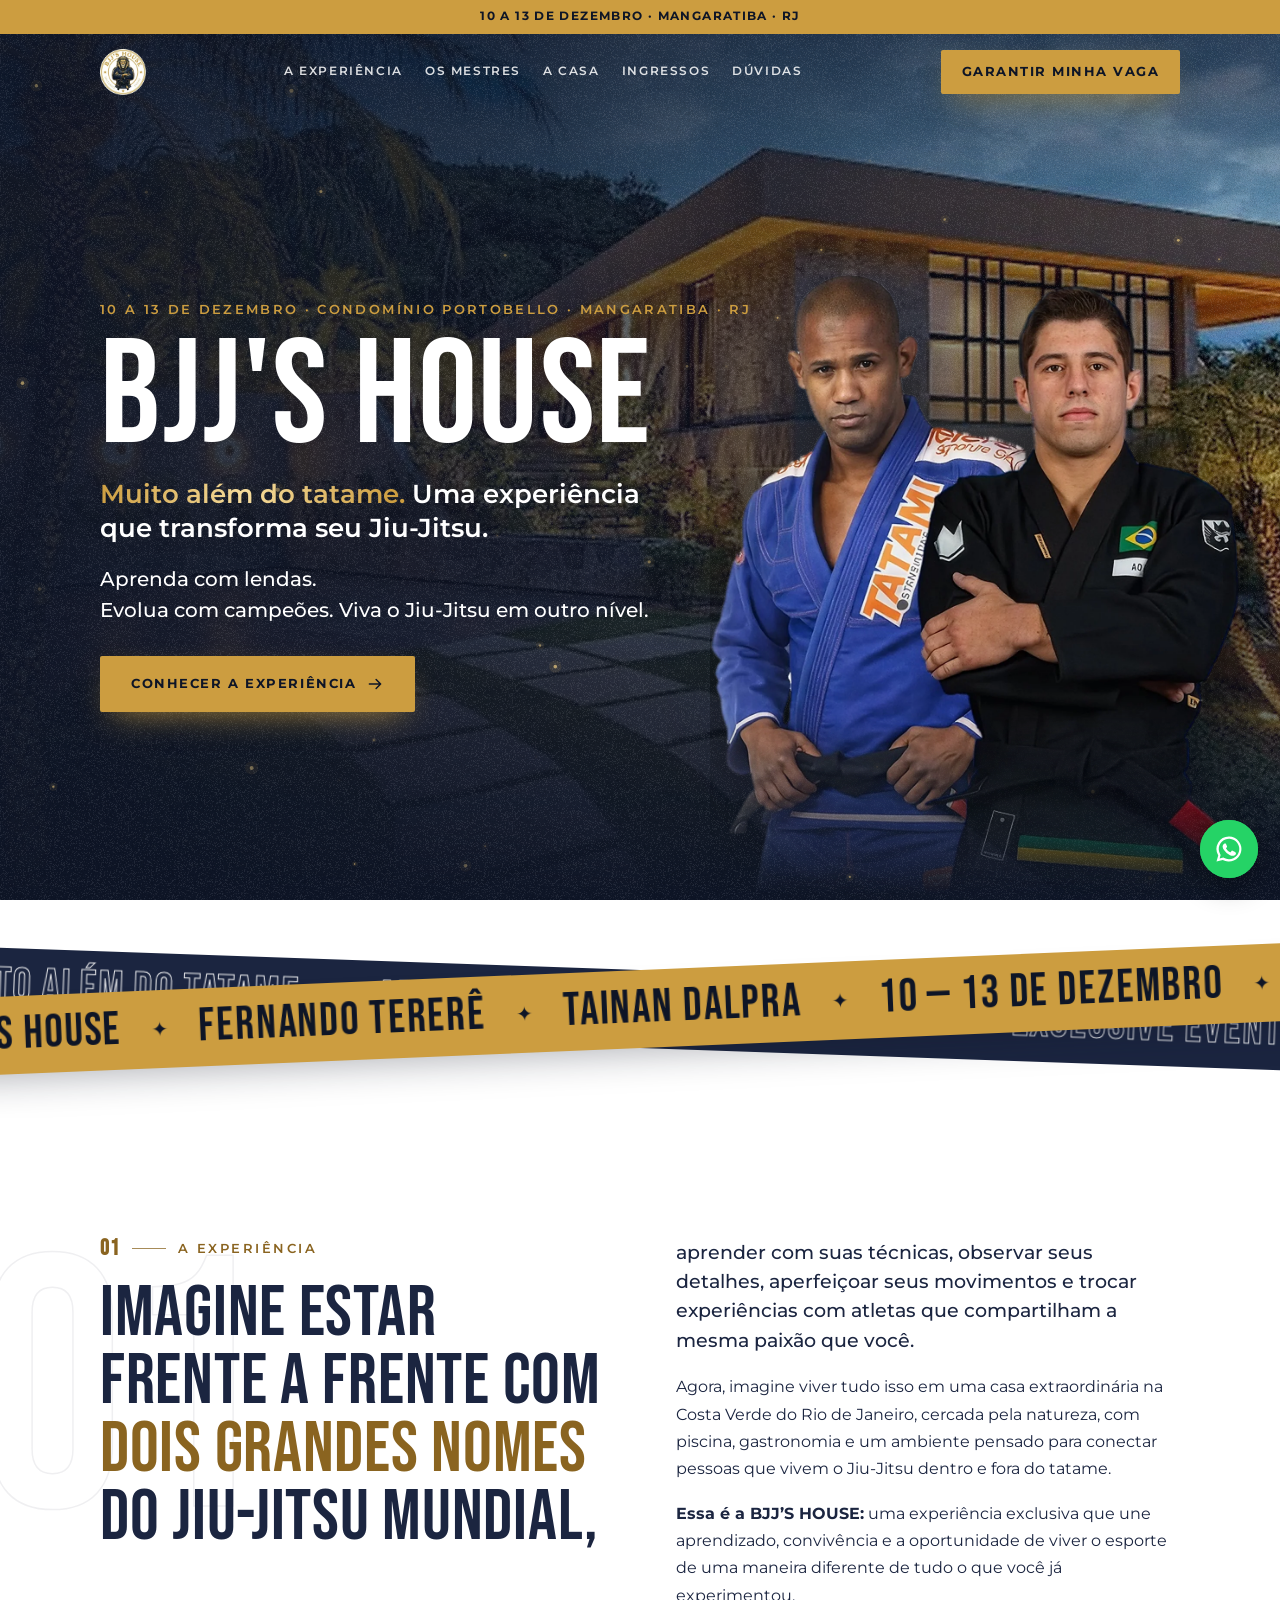
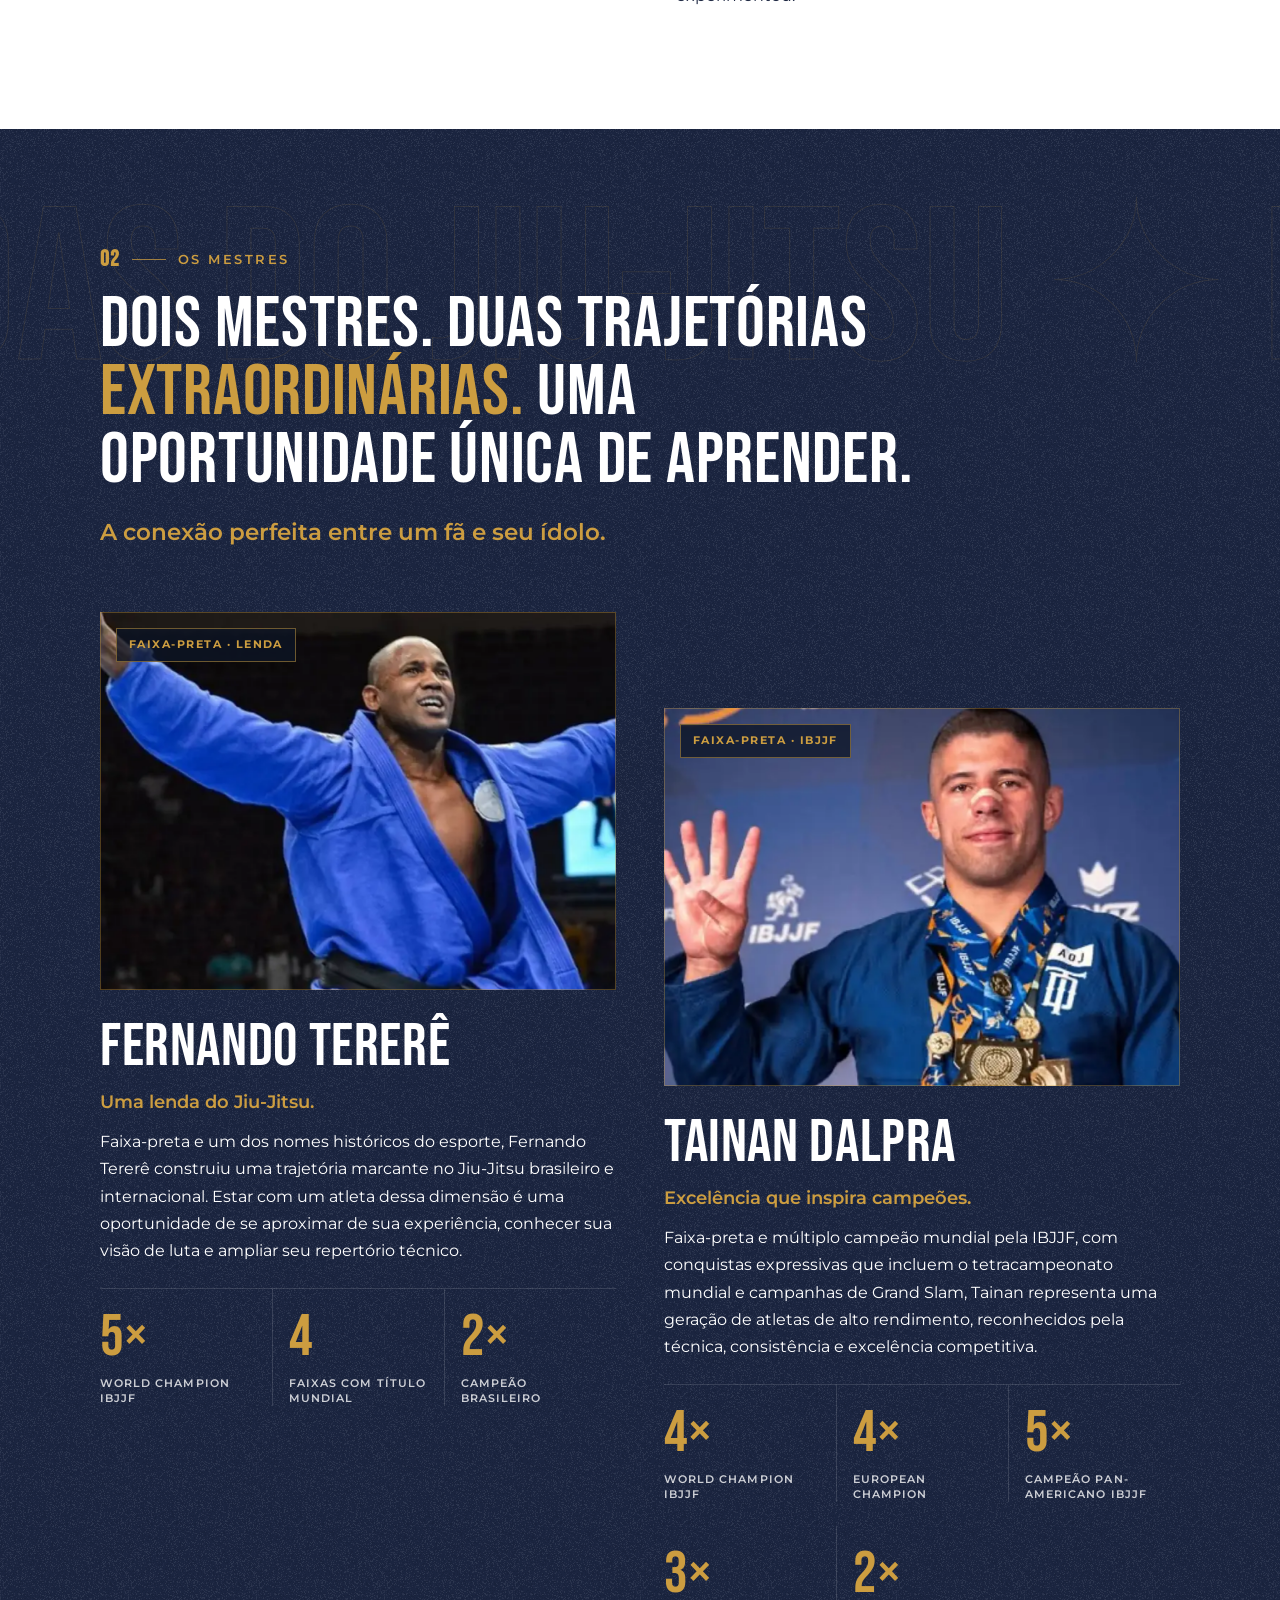
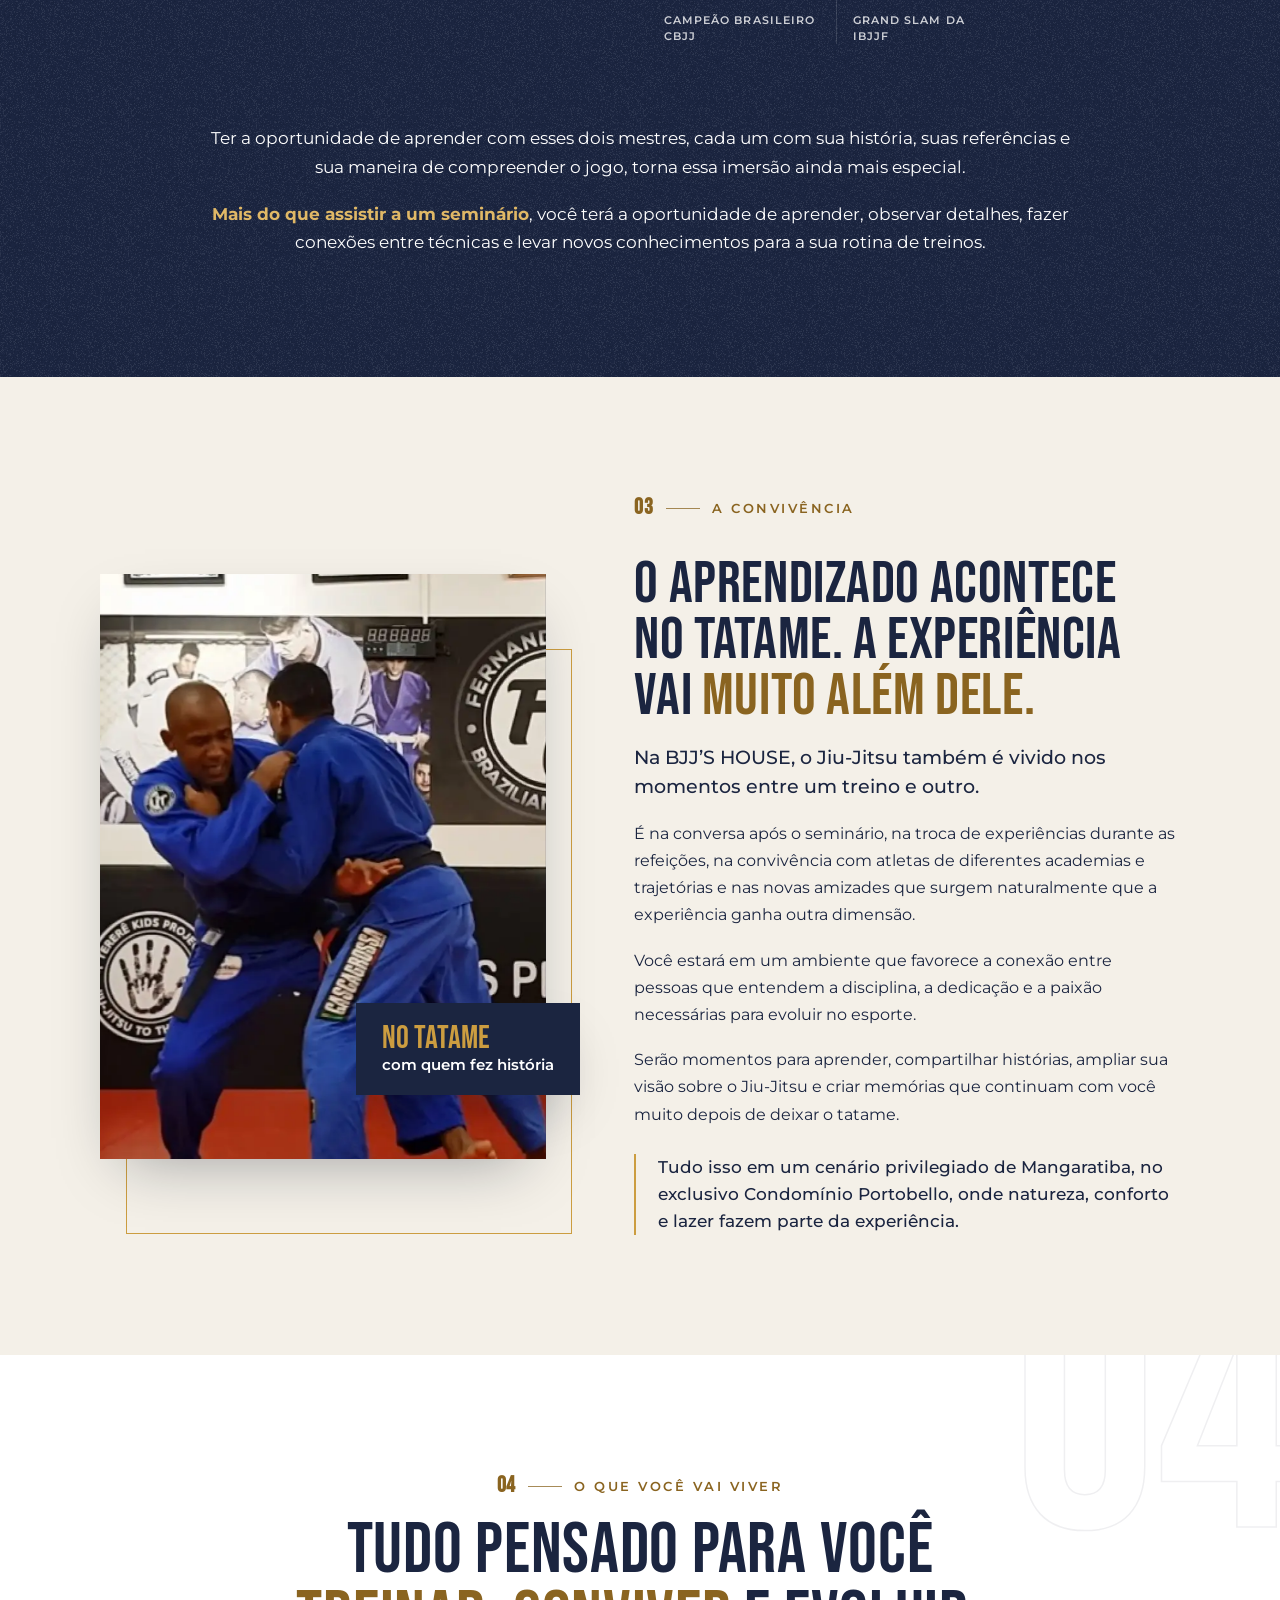
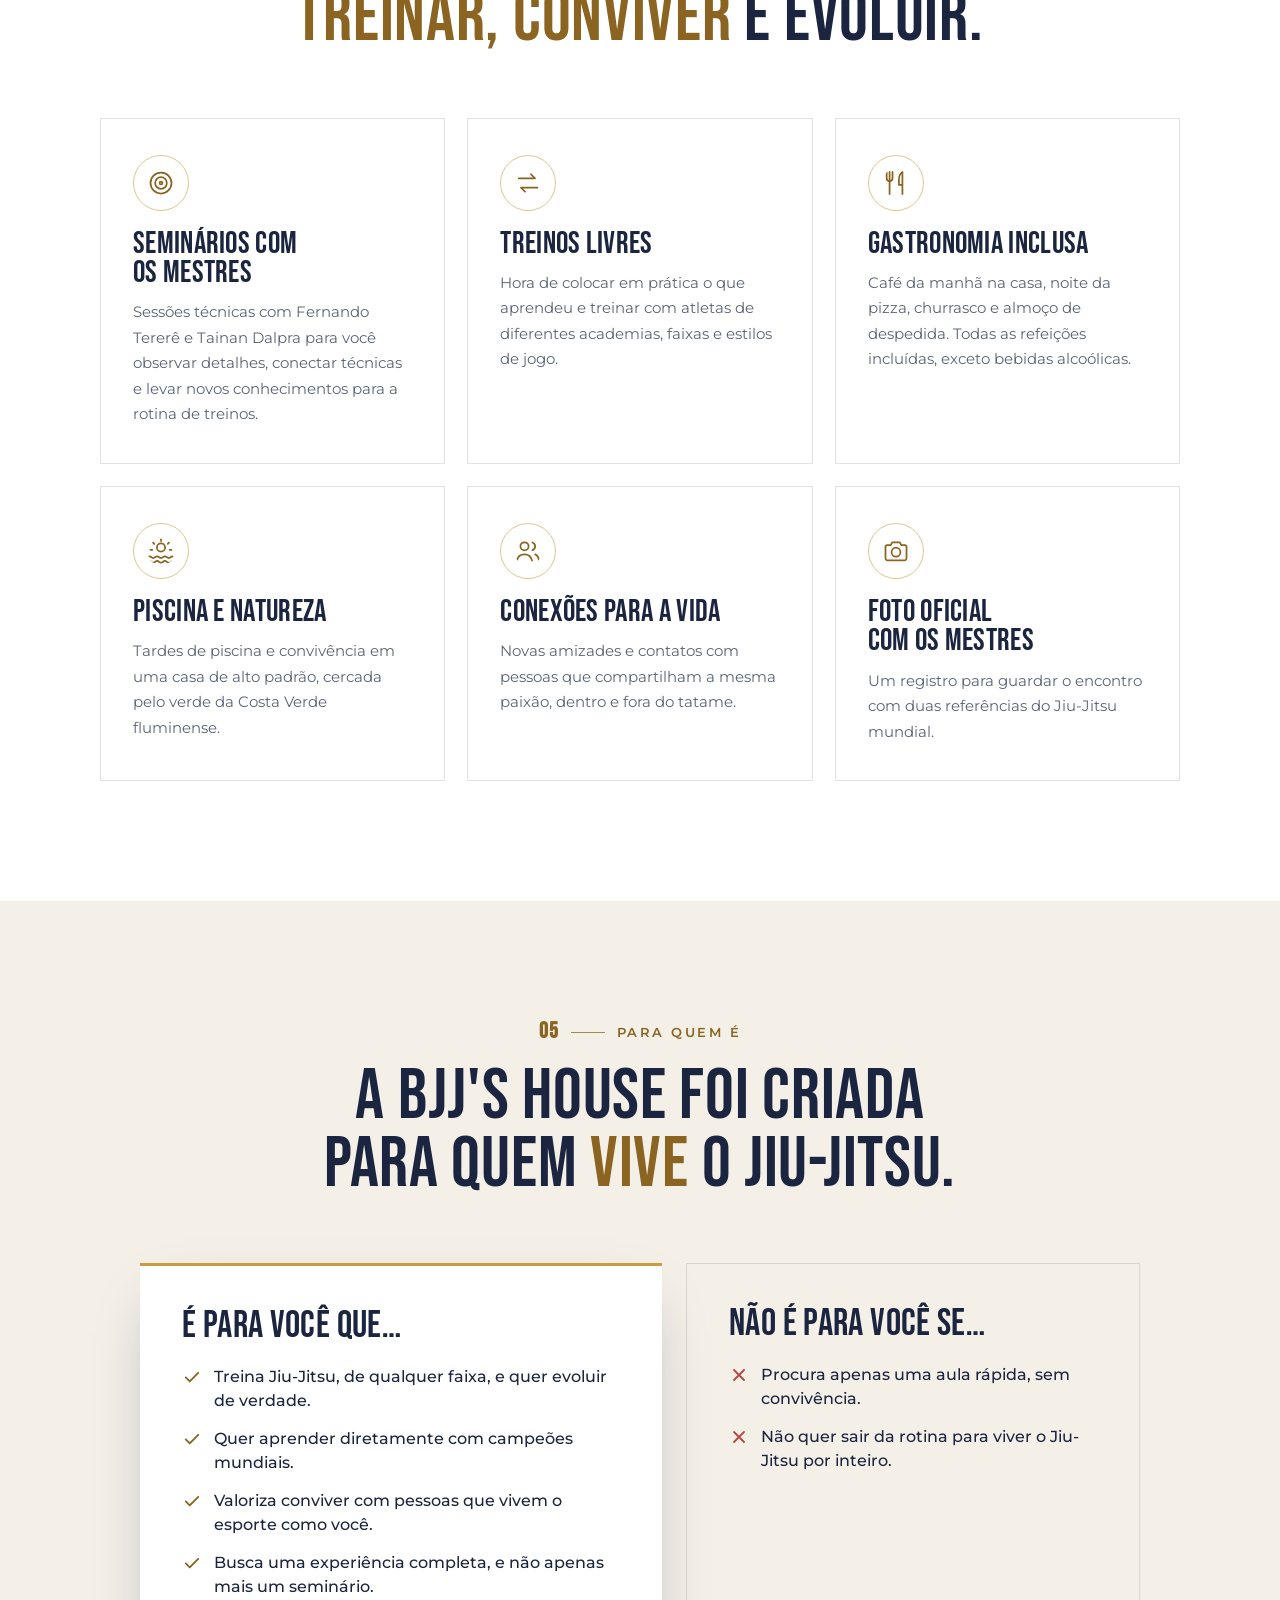
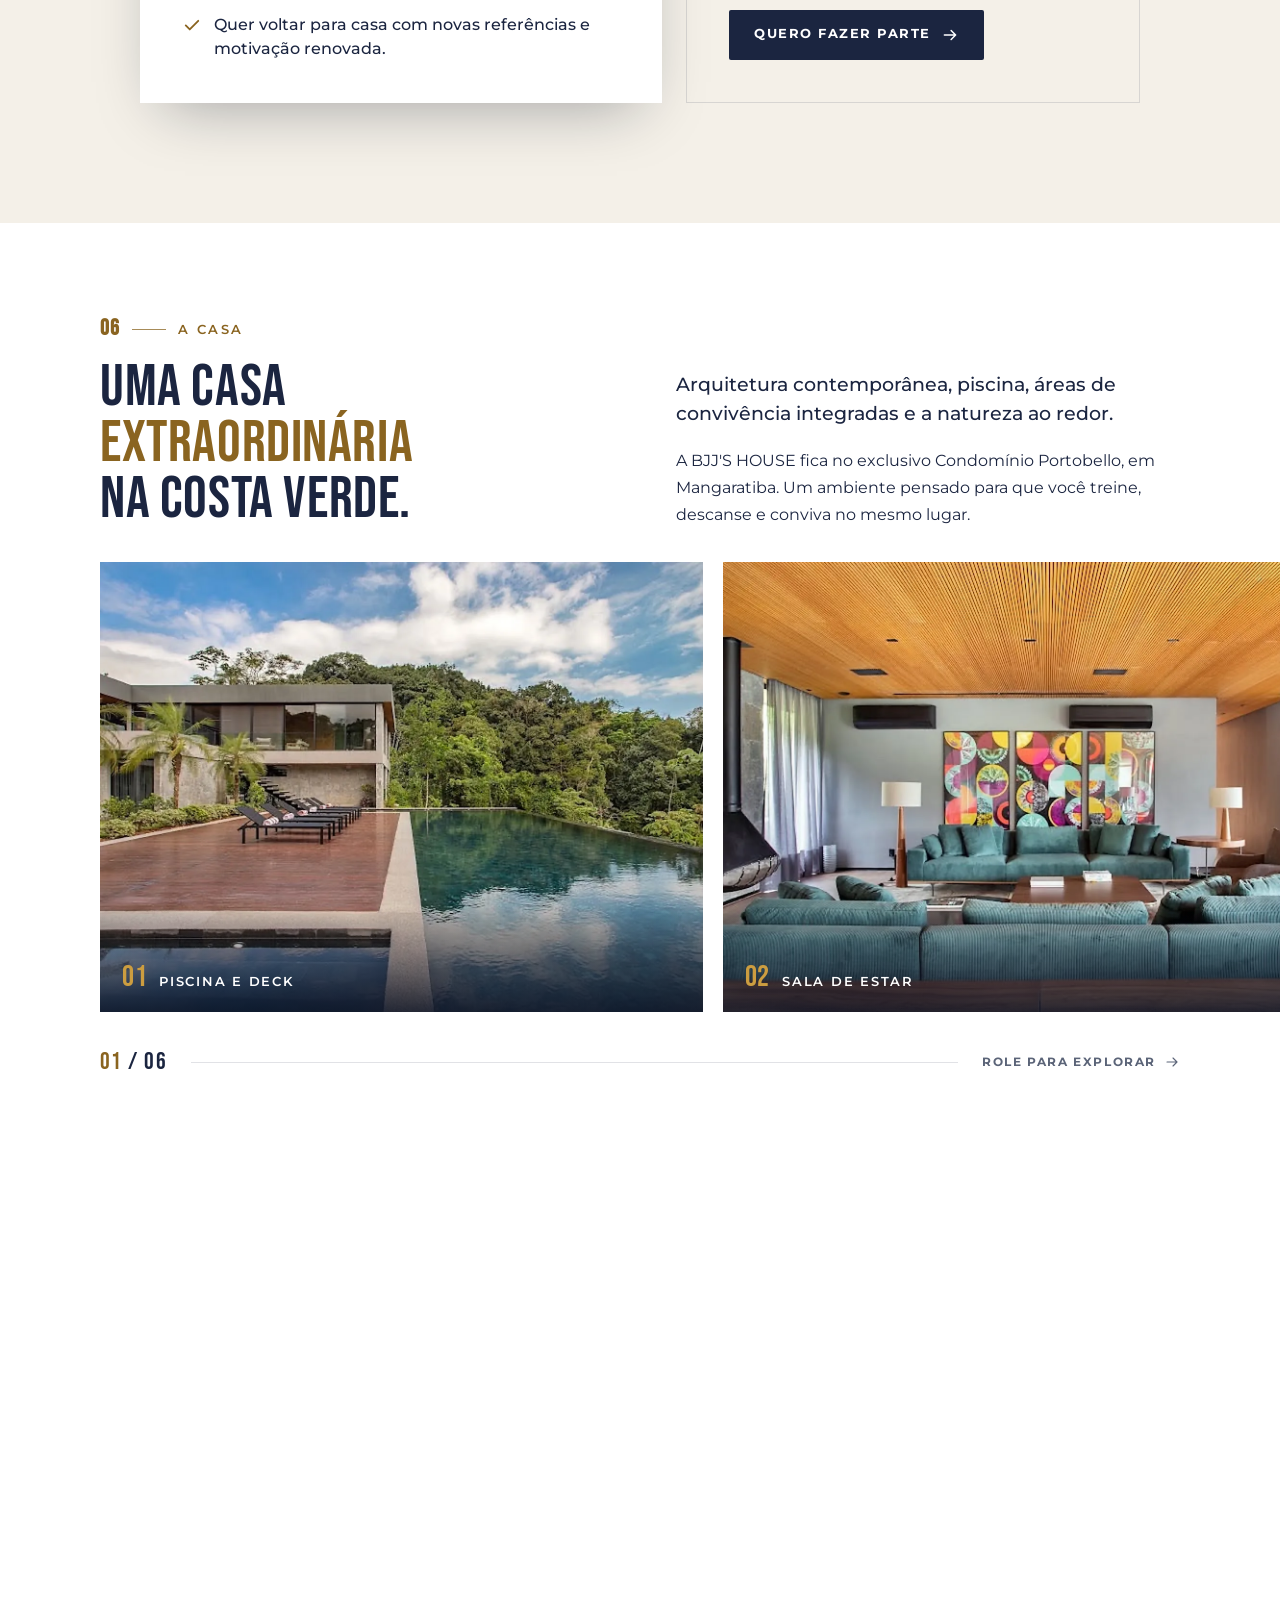
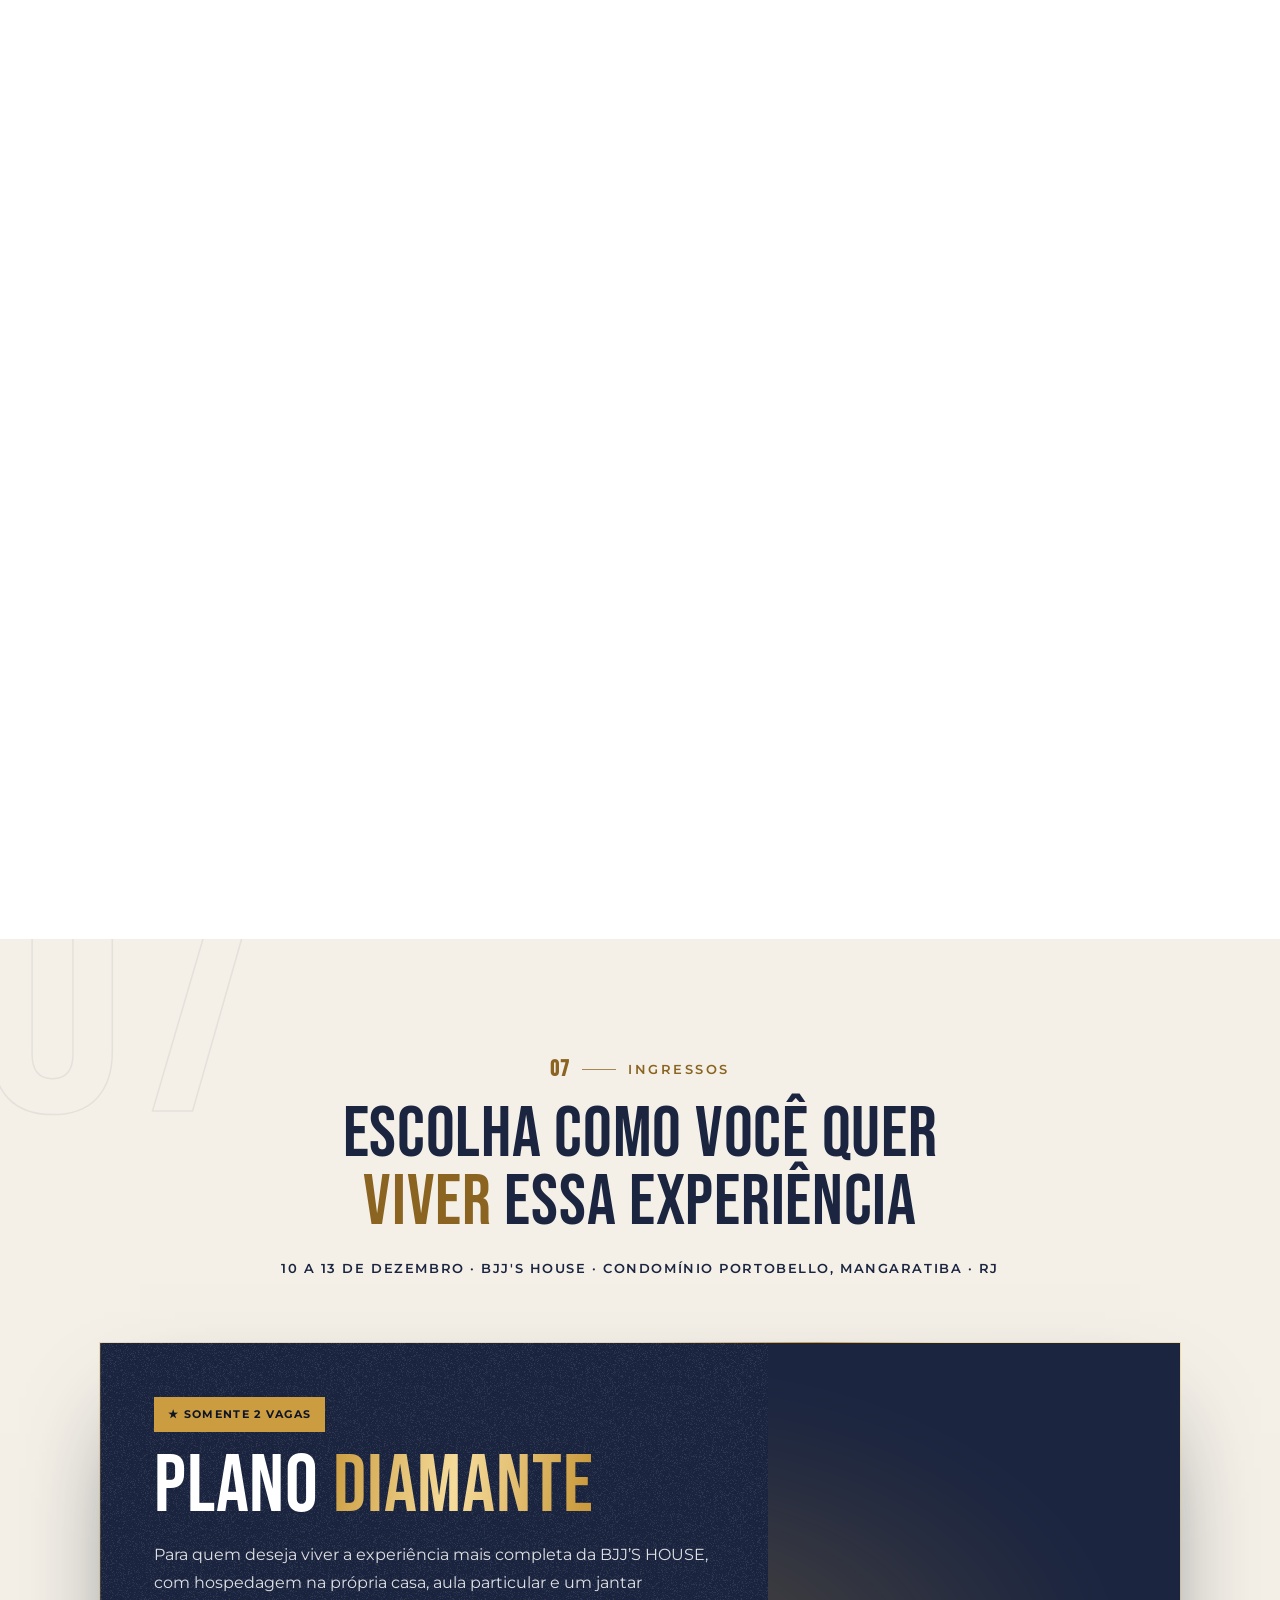
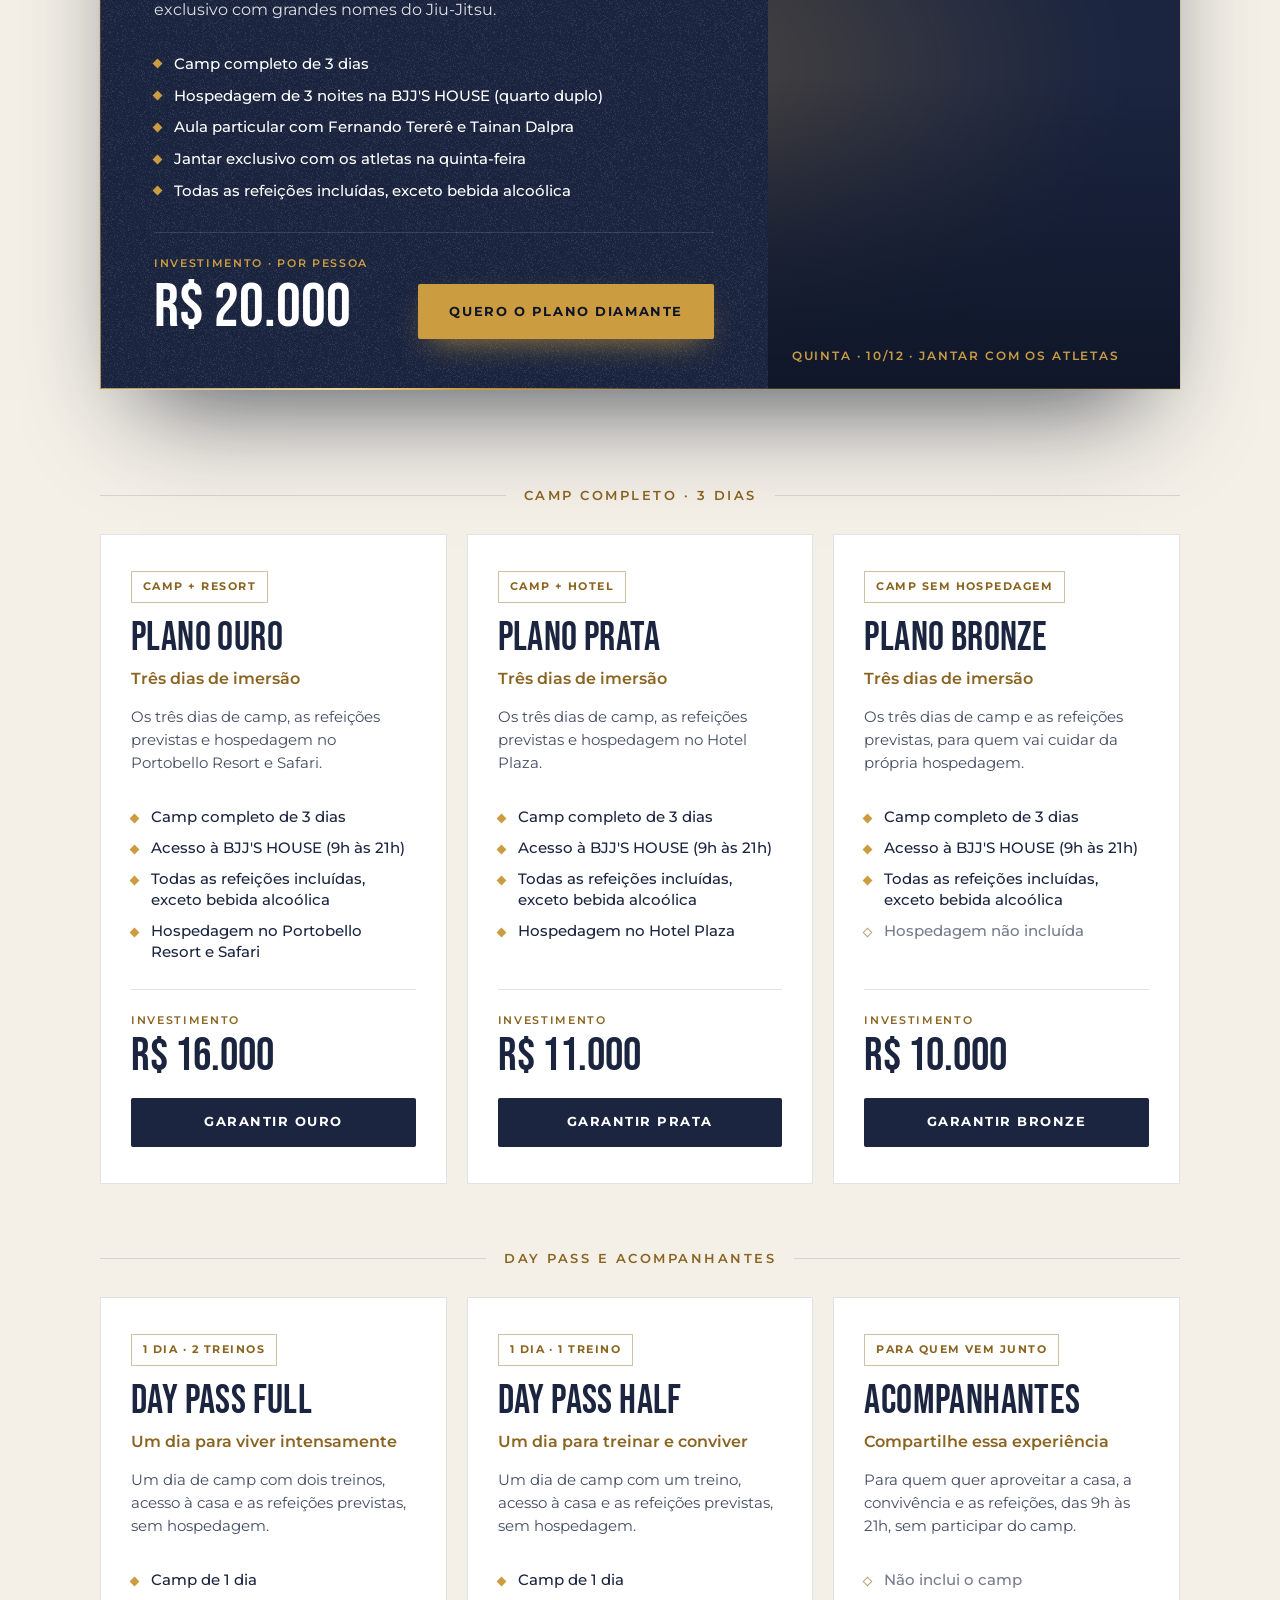
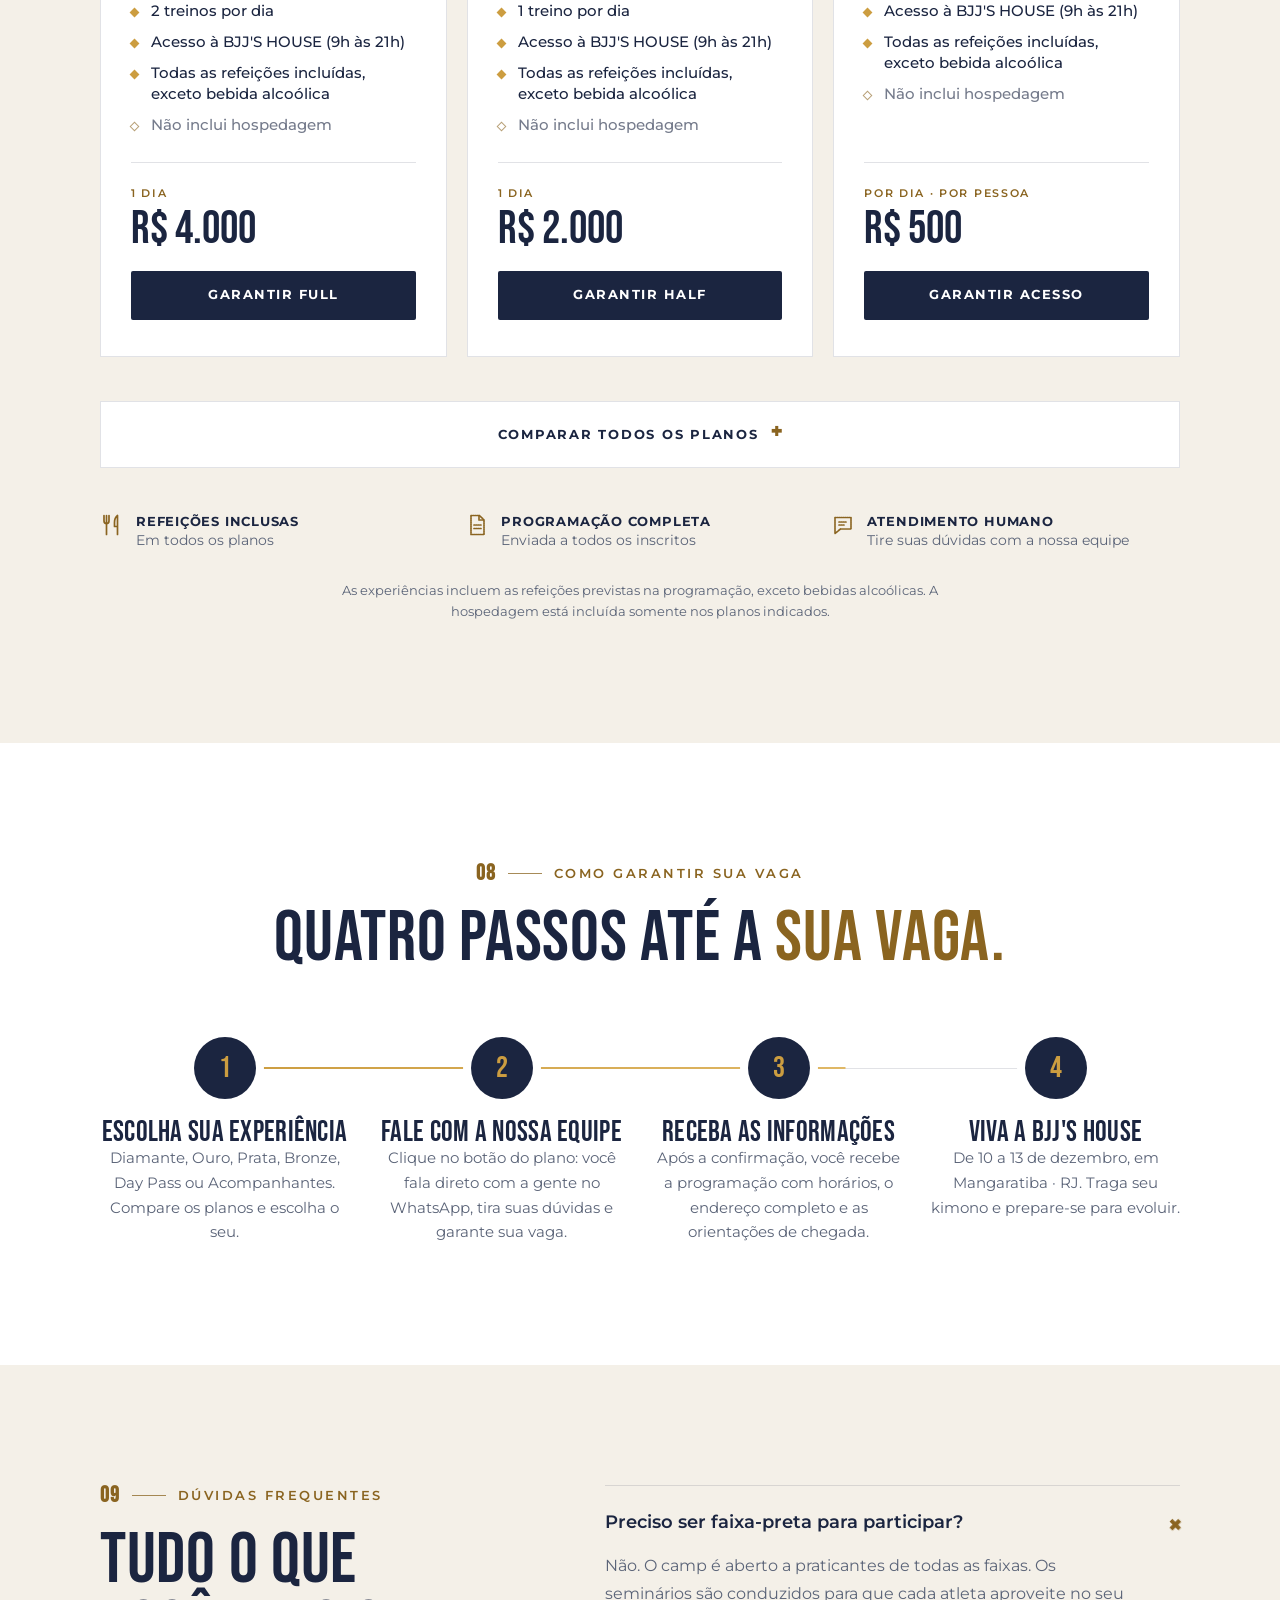
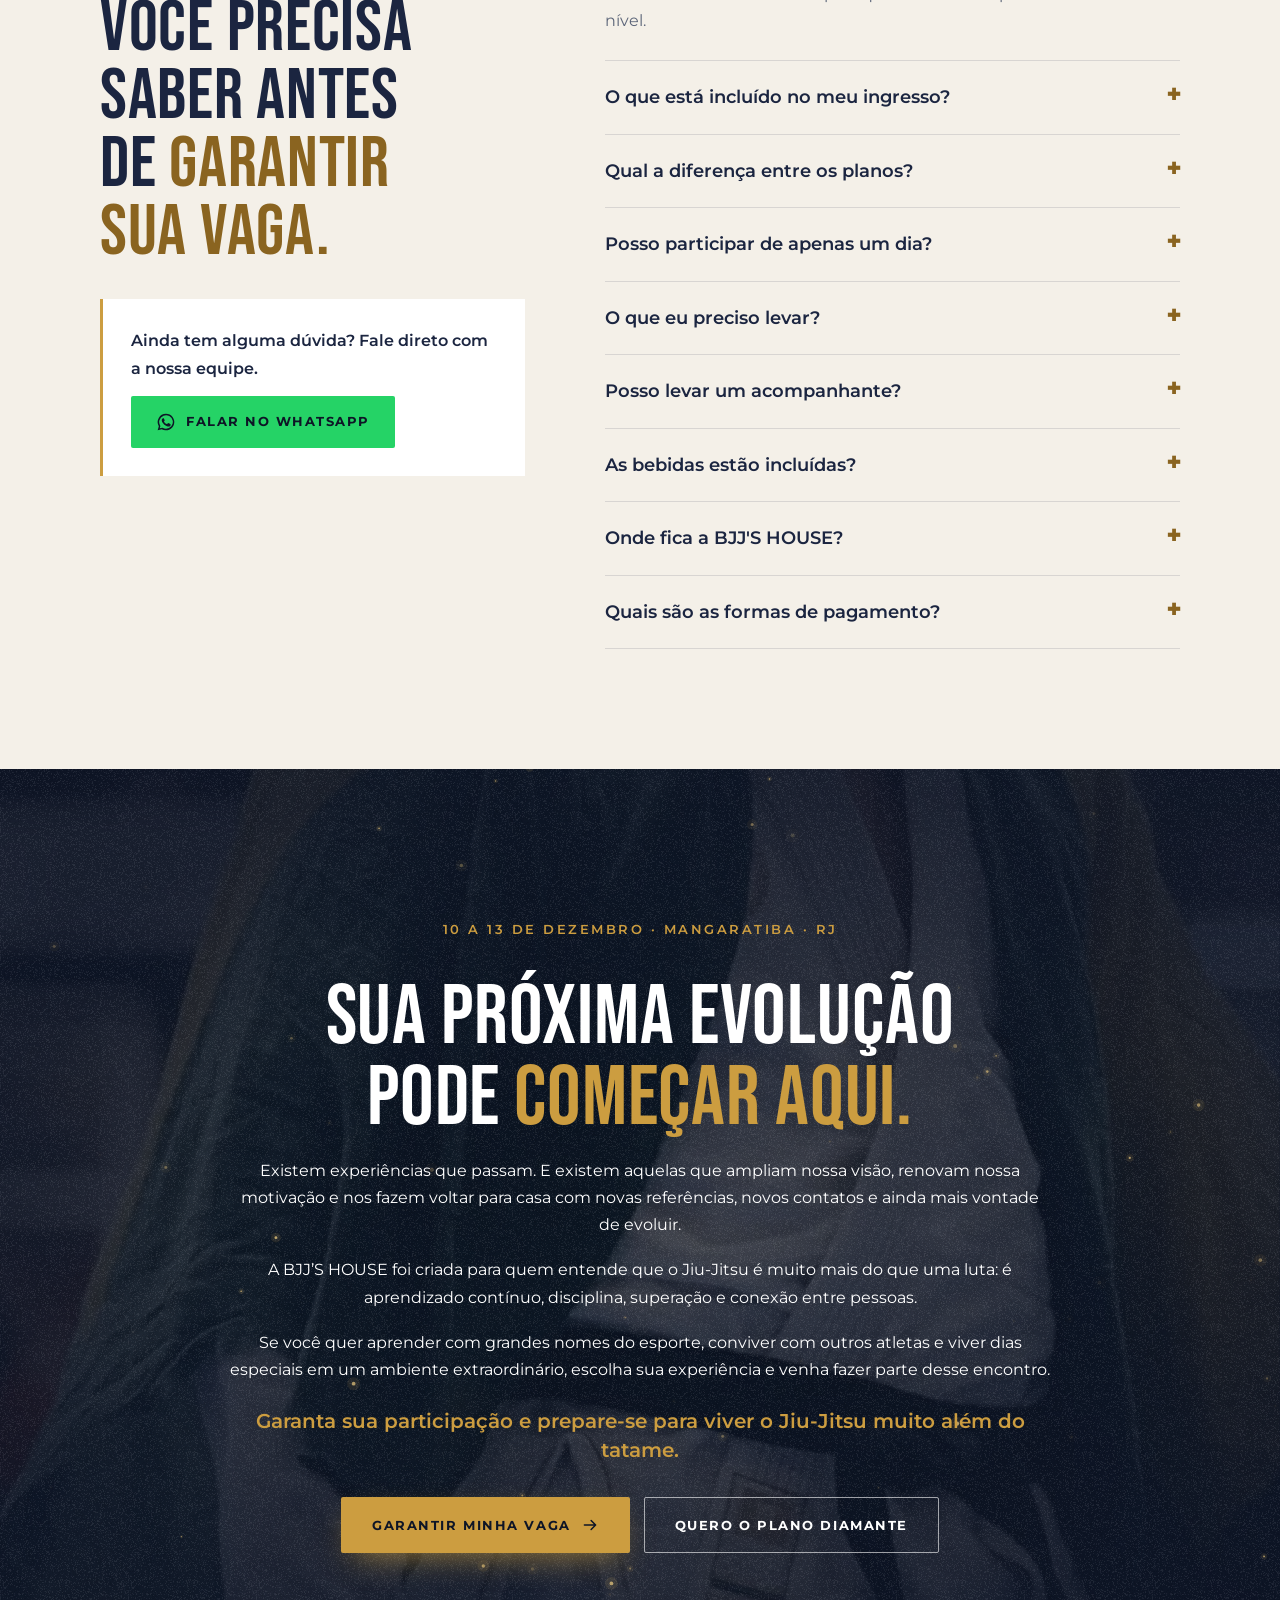
==== commit 8a46322c: "Planos e valores iguais aos carrosséis do Instagram - Plano Diamante R$ 20.000 por pessoa (somente 2" ====
--- a/index.html
+++ b/index.html
@@ -32,10 +32,10 @@
 <link rel="preconnect" href="https://fonts.gstatic.com" crossorigin>
 <link rel="stylesheet" href="https://fonts.googleapis.com/css2?family=Bebas+Neue&family=Montserrat:wght@400;500;600;700&display=swap">
 <link rel="preload" as="image" href="assets/img/hero-casa.webp" fetchpriority="high">
-<link rel="stylesheet" href="assets/css/style.css?v=20261022-1">
+<link rel="stylesheet" href="assets/css/style.css?v=20261022-2">
 <script>(function(h){h.classList.add("js");if(/[?&](utm_[a-z]+|fbclid|gclid|gbraid|wbraid|ttclid)=/.test(location.search))h.classList.add("no-intro");try{if(sessionStorage.getItem("bjj-intro"))h.classList.add("no-intro")}catch(e){}try{if(matchMedia("(prefers-reduced-motion: reduce)").matches)h.classList.add("rm","no-intro")}catch(e){}})(document.documentElement)</script>
-<script src="assets/js/config.js?v=20261022-1" defer></script>
-<script src="assets/js/main.js?v=20261022-1" defer></script>
+<script src="assets/js/config.js?v=20261022-2" defer></script>
+<script src="assets/js/main.js?v=20261022-2" defer></script>
 
 <script type="application/ld+json">
 {
@@ -59,13 +59,13 @@
   ],
   "organizer": {"@type": "Organization", "name": "BJJ'S HOUSE", "url": "https://agenciaposittiva-dot.github.io/bjjshouse/"},
   "offers": [
-    {"@type": "Offer", "name": "Diamond Experience", "price": "15000", "priceCurrency": "BRL", "availability": "https://schema.org/LimitedAvailability", "url": "https://agenciaposittiva-dot.github.io/bjjshouse/#diamond"},
-    {"@type": "Offer", "name": "Gold Immersion", "price": "5000", "priceCurrency": "BRL", "availability": "https://schema.org/LimitedAvailability", "url": "https://agenciaposittiva-dot.github.io/bjjshouse/#planos"},
-    {"@type": "Offer", "name": "Silver Immersion", "price": "4600", "priceCurrency": "BRL", "availability": "https://schema.org/LimitedAvailability", "url": "https://agenciaposittiva-dot.github.io/bjjshouse/#planos"},
-    {"@type": "Offer", "name": "BJJ'S Day Experience · Sexta 11/12", "price": "1200", "priceCurrency": "BRL", "availability": "https://schema.org/LimitedAvailability", "url": "https://agenciaposittiva-dot.github.io/bjjshouse/#planos"},
-    {"@type": "Offer", "name": "BJJ'S Day Experience · Sábado 12/12", "price": "1600", "priceCurrency": "BRL", "availability": "https://schema.org/LimitedAvailability", "url": "https://agenciaposittiva-dot.github.io/bjjshouse/#planos"},
-    {"@type": "Offer", "name": "BJJ'S Day Experience · Domingo 13/12", "price": "1400", "priceCurrency": "BRL", "availability": "https://schema.org/LimitedAvailability", "url": "https://agenciaposittiva-dot.github.io/bjjshouse/#planos"},
-    {"@type": "Offer", "name": "BJJ'S HOUSE Guest", "price": "500", "priceCurrency": "BRL", "availability": "https://schema.org/LimitedAvailability", "url": "https://agenciaposittiva-dot.github.io/bjjshouse/#planos"}
+    {"@type": "Offer", "name": "Plano Diamante", "price": "20000", "priceCurrency": "BRL", "availability": "https://schema.org/LimitedAvailability", "url": "https://agenciaposittiva-dot.github.io/bjjshouse/#diamond"},
+    {"@type": "Offer", "name": "Plano Ouro", "price": "16000", "priceCurrency": "BRL", "availability": "https://schema.org/LimitedAvailability", "url": "https://agenciaposittiva-dot.github.io/bjjshouse/#planos"},
+    {"@type": "Offer", "name": "Plano Prata", "price": "11000", "priceCurrency": "BRL", "availability": "https://schema.org/LimitedAvailability", "url": "https://agenciaposittiva-dot.github.io/bjjshouse/#planos"},
+    {"@type": "Offer", "name": "Plano Bronze", "price": "10000", "priceCurrency": "BRL", "availability": "https://schema.org/LimitedAvailability", "url": "https://agenciaposittiva-dot.github.io/bjjshouse/#planos"},
+    {"@type": "Offer", "name": "Day Pass Full", "price": "4000", "priceCurrency": "BRL", "availability": "https://schema.org/LimitedAvailability", "url": "https://agenciaposittiva-dot.github.io/bjjshouse/#planos"},
+    {"@type": "Offer", "name": "Day Pass Half", "price": "2000", "priceCurrency": "BRL", "availability": "https://schema.org/LimitedAvailability", "url": "https://agenciaposittiva-dot.github.io/bjjshouse/#planos"},
+    {"@type": "Offer", "name": "Acompanhantes (por dia)", "price": "500", "priceCurrency": "BRL", "availability": "https://schema.org/LimitedAvailability", "url": "https://agenciaposittiva-dot.github.io/bjjshouse/#planos"}
   ]
 }
 </script>
@@ -75,9 +75,9 @@
   "@type": "FAQPage",
   "mainEntity": [
     {"@type": "Question", "name": "Preciso ser faixa-preta para participar?", "acceptedAnswer": {"@type": "Answer", "text": "Não. O camp é aberto a praticantes de todas as faixas. Os seminários são conduzidos para que cada atleta aproveite no seu nível."}},
-    {"@type": "Question", "name": "Posso participar de apenas um dia?", "acceptedAnswer": {"@type": "Answer", "text": "Sim. Com o BJJ'S Day Experience você escolhe o dia: sexta (11/12), sábado (12/12) ou domingo (13/12)."}},
+    {"@type": "Question", "name": "Posso participar de apenas um dia?", "acceptedAnswer": {"@type": "Answer", "text": "Sim. Com o Day Pass Full (2 treinos, R$ 4.000) ou o Day Pass Half (1 treino, R$ 2.000) você participa de um dia de camp, com acesso à casa das 9h às 21h e todas as refeições incluídas. Não inclui hospedagem."}},
     {"@type": "Question", "name": "Onde fica a BJJ'S HOUSE?", "acceptedAnswer": {"@type": "Answer", "text": "No Condomínio Portobello, em Mangaratiba, na Costa Verde do Rio de Janeiro. O endereço completo e as orientações de chegada são enviados após a confirmação da inscrição."}},
-    {"@type": "Question", "name": "Posso levar um acompanhante?", "acceptedAnswer": {"@type": "Answer", "text": "Sim. O passe BJJ'S HOUSE Guest dá acesso à casa e a todas as refeições, sem participar do camp."}}
+    {"@type": "Question", "name": "Posso levar um acompanhante?", "acceptedAnswer": {"@type": "Answer", "text": "Sim. O plano Acompanhantes (R$ 500 por dia, por pessoa) dá acesso à casa das 9h às 21h e a todas as refeições, sem participar do camp."}}
   ]
 }
 </script>
@@ -158,6 +158,7 @@
   <div class="hero-bg" aria-hidden="true"><div class="hero-bg-m"><img src="assets/img/hero-casa.webp" alt="" width="1254" height="936" fetchpriority="high"></div></div>
   <div class="hero-shade" aria-hidden="true"></div>
   <canvas class="particles" data-particles aria-hidden="true"></canvas>
+  <div class="hero-masters" data-h style="--d:4"><img src="assets/img/mestres-hero.webp" alt="Fernando Tererê e Tainan Dalpra" width="1244" height="1448" decoding="async"></div>
 
   <div class="wrap hero-grid">
     <div class="hero-text" data-hero-content>
@@ -167,7 +168,7 @@
         <span class="h1-brand" aria-hidden="true"><span class="h1w"><span class="ch" style="--i:0">B</span><span class="ch" style="--i:1">J</span><span class="ch" style="--i:2">J</span><span class="ch" style="--i:3">'</span><span class="ch" style="--i:4">S</span></span> <span class="h1w"><span class="ch" style="--i:5">H</span><span class="ch" style="--i:6">O</span><span class="ch" style="--i:7">U</span><span class="ch" style="--i:8">S</span><span class="ch" style="--i:9">E</span></span></span>
       </h1>
       <p class="tag serif" data-h style="--d:6"><span class="shimmer">Muito além do tatame.</span> Uma experiência que transforma seu <span class="nobr">Jiu-Jitsu.</span></p>
-      <p class="sub" data-h style="--d:7">Aprenda com lendas. Evolua com campeões. Viva o Jiu-Jitsu em outro nível.</p>
+      <p class="sub" data-h style="--d:7">Aprenda com lendas.<br>Evolua com campeões. Viva o Jiu-Jitsu em outro nível.</p>
       <div class="btns" data-h style="--d:8">
         <a class="btn btn-gold btn-lg" href="#experiencia" data-magnetic data-wa-msg="Olá! Quero conhecer melhor a experiência da BJJ&#39;S HOUSE (10 a 13/12) com Fernando Tererê e Tainan Dalpra."><span>Conhecer a experiência</span><svg class="ic"><use href="#i-arrow"/></svg></a>
       </div>
@@ -408,85 +409,102 @@
 
     <article class="diamond reveal r-zoom" id="diamond">
       <div class="d-txt">
-        <span class="selo">★ A imersão mais exclusiva</span>
-        <h3>Diamond <span class="gold-grad">Experience</span></h3>
-        <p>Para quem deseja viver a experiência mais completa da BJJ’S HOUSE, com acesso à programação especial, aulas particulares e experiências exclusivas com grandes nomes do Jiu-Jitsu.</p>
+        <span class="selo">★ Somente 2 vagas</span>
+        <h3>Plano <span class="gold-grad">Diamante</span></h3>
+        <p>Para quem deseja viver a experiência mais completa da BJJ’S HOUSE, com hospedagem na própria casa, aula particular e um jantar exclusivo com grandes nomes do Jiu-Jitsu.</p>
         <ul class="ticks stagger">
-          <li>Camp completo de 3 dias + dia extra exclusivo (10/12)</li>
+          <li>Camp completo de 3 dias</li>
           <li>Hospedagem de 3 noites na BJJ'S HOUSE (quarto duplo)</li>
           <li>Aula particular com Fernando Tererê e Tainan Dalpra</li>
-          <li>Jantar exclusivo com os dois atletas</li>
+          <li>Jantar exclusivo com os atletas na quinta-feira</li>
           <li>Todas as refeições incluídas, exceto bebida alcoólica</li>
         </ul>
-        <div class="vagas" data-vagas="diamond" data-total="4" hidden><span class="vagas-txt"></span><span class="bar"><i></i></span></div>
+        <div class="vagas" data-vagas="diamante" data-total="2" hidden><span class="vagas-txt"></span><span class="bar"><i></i></span></div>
         <div class="price-row">
-          <div class="price"><small>Investimento · por pessoa</small><strong>R$ 15.000</strong><em data-parcelas hidden></em></div>
-          <a class="btn btn-gold btn-lg" data-buy="diamond" href="#contato" data-magnetic><span>Quero a Diamond Experience</span></a>
+          <div class="price"><small>Investimento · por pessoa</small><strong>R$ 20.000</strong><em data-parcelas hidden></em></div>
+          <a class="btn btn-gold btn-lg" data-buy="diamante" href="#contato" data-magnetic><span>Quero o Plano Diamante</span></a>
         </div>
       </div>
       <figure class="d-img">
         <div class="pi"><picture><source media="(max-width:1000px)" srcset="assets/img/diamond-m.webp" width="1000" height="860"><img src="assets/img/diamond.webp" alt="Fernando Tererê e Tainan Dalpra" width="655" height="834" loading="lazy" decoding="async"></picture></div>
-        <figcaption>Quinta · 10/12 · Dia extra exclusivo</figcaption>
+        <figcaption>Quinta · 10/12 · Jantar com os atletas</figcaption>
       </figure>
     </article>
 
-    <p class="others reveal" id="planos">Outras formas de participar</p>
-    <div class="planos">
+    <p class="others reveal" id="planos">Camp completo · 3 dias</p>
+    <div class="planos planos-3">
       <article class="plano reveal" data-spot>
-        <span class="p-tag">Camp completo + hotel</span>
-        <h3>Gold Immersion</h3>
+        <span class="p-tag">Camp + resort</span>
+        <h3>Plano Ouro</h3>
         <span class="serif">Três dias de imersão</span>
-        <p class="p-desc">Uma oportunidade de mergulhar no universo do Jiu-Jitsu, participar da programação do camp, aproveitar as refeições previstas e contar com hospedagem no Hotel Plaza.</p>
+        <p class="p-desc">Os três dias de camp, as refeições previstas e hospedagem no Portobello Resort e Safari.</p>
+        <ul class="ticks"><li>Camp completo de 3 dias</li><li>Acesso à BJJ'S HOUSE (9h às 21h)</li><li>Todas as refeições incluídas, exceto bebida alcoólica</li><li>Hospedagem no Portobello Resort e Safari</li></ul>
+        <div class="vagas" data-vagas="ouro" hidden><span class="vagas-txt"></span></div>
+        <div class="price-row"><div class="price"><small>Investimento</small><strong>R$ 16.000</strong><em data-parcelas hidden></em></div><a class="btn btn-navy" data-buy="ouro" href="#contato"><span>Garantir Ouro</span></a></div>
+      </article>
+      <article class="plano reveal" data-spot>
+        <span class="p-tag">Camp + hotel</span>
+        <h3>Plano Prata</h3>
+        <span class="serif">Três dias de imersão</span>
+        <p class="p-desc">Os três dias de camp, as refeições previstas e hospedagem no Hotel Plaza.</p>
         <ul class="ticks"><li>Camp completo de 3 dias</li><li>Acesso à BJJ'S HOUSE (9h às 21h)</li><li>Todas as refeições incluídas, exceto bebida alcoólica</li><li>Hospedagem no Hotel Plaza</li></ul>
-        <div class="vagas" data-vagas="gold" hidden><span class="vagas-txt"></span></div>
-        <div class="price-row"><div class="price"><small>Por pessoa</small><strong>R$ 5.000</strong><em data-parcelas hidden></em></div><a class="btn btn-navy" data-buy="gold" href="#contato"><span>Garantir Gold</span></a></div>
+        <div class="vagas" data-vagas="prata" hidden><span class="vagas-txt"></span></div>
+        <div class="price-row"><div class="price"><small>Investimento</small><strong>R$ 11.000</strong><em data-parcelas hidden></em></div><a class="btn btn-navy" data-buy="prata" href="#contato"><span>Garantir Prata</span></a></div>
       </article>
       <article class="plano reveal" data-spot>
-        <span class="p-tag">Camp completo + pousada</span>
-        <h3>Silver Immersion</h3>
+        <span class="p-tag">Camp sem hospedagem</span>
+        <h3>Plano Bronze</h3>
         <span class="serif">Três dias de imersão</span>
-        <p class="p-desc">Uma oportunidade de mergulhar no universo do Jiu-Jitsu, participar da programação do camp, aproveitar as refeições previstas e contar com hospedagem na Pousada Vó Irene.</p>
-        <ul class="ticks"><li>Camp completo de 3 dias</li><li>Acesso à BJJ'S HOUSE (9h às 21h)</li><li>Todas as refeições incluídas, exceto bebida alcoólica</li><li>Hospedagem na Pousada Vó Irene</li></ul>
-        <div class="vagas" data-vagas="silver" hidden><span class="vagas-txt"></span></div>
-        <div class="price-row"><div class="price"><small>Por pessoa</small><strong>R$ 4.600</strong><em data-parcelas hidden></em></div><a class="btn btn-navy" data-buy="silver" href="#contato"><span>Garantir Silver</span></a></div>
-      </article>
+        <p class="p-desc">Os três dias de camp e as refeições previstas, para quem vai cuidar da própria hospedagem.</p>
+        <ul class="ticks"><li>Camp completo de 3 dias</li><li>Acesso à BJJ'S HOUSE (9h às 21h)</li><li>Todas as refeições incluídas, exceto bebida alcoólica</li><li class="no">Hospedagem não incluída</li></ul>
+        <div class="vagas" data-vagas="bronze" hidden><span class="vagas-txt"></span></div>
+        <div class="price-row"><div class="price"><small>Investimento</small><strong>R$ 10.000</strong><em data-parcelas hidden></em></div><a class="btn btn-navy" data-buy="bronze" href="#contato"><span>Garantir Bronze</span></a></div>
+      </article>
+    </div>
+
+    <p class="others reveal">Day pass e acompanhantes</p>
+    <div class="planos planos-3">
       <article class="plano reveal" data-spot>
-        <span class="p-tag">1 dia de camp</span>
-        <h3>BJJ'S Day Experience</h3>
+        <span class="p-tag">1 dia · 2 treinos</span>
+        <h3>Day Pass Full</h3>
         <span class="serif">Um dia para viver intensamente</span>
-        <p class="p-desc">Escolha seu dia e aproveite uma experiência na BJJ’S HOUSE, das 9h às 21h, com acesso à programação correspondente e às refeições previstas. Ideal para quem deseja participar sem contratar hospedagem.</p>
-        <ul class="ticks"><li>Camp de 1 dia</li><li>Acesso à BJJ'S HOUSE (9h às 21h)</li><li>Todas as refeições incluídas, exceto bebida alcoólica</li><li class="no">Não inclui hospedagem</li></ul>
-        <div class="daypass">
-          <div class="price-row"><div class="price"><small>Sexta-feira · 11/12</small><strong>R$ 1.200</strong></div><a class="btn btn-navy" data-buy="sexta" href="#contato"><span>Garantir sexta</span></a></div>
-          <div class="price-row"><div class="price"><small>Sábado · 12/12</small><strong>R$ 1.600</strong></div><a class="btn btn-navy" data-buy="sabado" href="#contato"><span>Garantir sábado</span></a></div>
-          <div class="price-row"><div class="price"><small>Domingo · 13/12</small><strong>R$ 1.400</strong></div><a class="btn btn-navy" data-buy="domingo" href="#contato"><span>Garantir domingo</span></a></div>
-        </div>
+        <p class="p-desc">Um dia de camp com dois treinos, acesso à casa e as refeições previstas, sem hospedagem.</p>
+        <ul class="ticks"><li>Camp de 1 dia</li><li>2 treinos por dia</li><li>Acesso à BJJ'S HOUSE (9h às 21h)</li><li>Todas as refeições incluídas, exceto bebida alcoólica</li><li class="no">Não inclui hospedagem</li></ul>
+        <div class="price-row"><div class="price"><small>1 dia</small><strong>R$ 4.000</strong><em data-parcelas hidden></em></div><a class="btn btn-navy" data-buy="dayfull" href="#contato"><span>Garantir Full</span></a></div>
       </article>
       <article class="plano reveal" data-spot>
-        <span class="p-tag">Acompanhantes</span>
-        <h3>BJJ'S HOUSE Guest</h3>
+        <span class="p-tag">1 dia · 1 treino</span>
+        <h3>Day Pass Half</h3>
+        <span class="serif">Um dia para treinar e conviver</span>
+        <p class="p-desc">Um dia de camp com um treino, acesso à casa e as refeições previstas, sem hospedagem.</p>
+        <ul class="ticks"><li>Camp de 1 dia</li><li>1 treino por dia</li><li>Acesso à BJJ'S HOUSE (9h às 21h)</li><li>Todas as refeições incluídas, exceto bebida alcoólica</li><li class="no">Não inclui hospedagem</li></ul>
+        <div class="price-row"><div class="price"><small>1 dia</small><strong>R$ 2.000</strong><em data-parcelas hidden></em></div><a class="btn btn-navy" data-buy="dayhalf" href="#contato"><span>Garantir Half</span></a></div>
+      </article>
+      <article class="plano reveal" data-spot>
+        <span class="p-tag">Para quem vem junto</span>
+        <h3>Acompanhantes</h3>
         <span class="serif">Compartilhe essa experiência</span>
-        <p class="p-desc">Para acompanhantes que desejam aproveitar o ambiente da casa, a convivência e as refeições previstas, das 9h às 21h. Não inclui participação no camp nem hospedagem.</p>
-        <ul class="ticks"><li class="no">Não inclui camp</li><li>Acesso à BJJ'S HOUSE (9h às 21h)</li><li>Todas as refeições incluídas, exceto bebida alcoólica</li><li class="no">Não inclui hospedagem</li></ul>
-        <div class="price-row"><div class="price"><small>Por pessoa</small><strong>R$ 500</strong><em data-parcelas hidden></em></div><a class="btn btn-navy" data-buy="guest" href="#contato"><span>Garantir acesso</span></a></div>
+        <p class="p-desc">Para quem quer aproveitar a casa, a convivência e as refeições, das 9h às 21h, sem participar do camp.</p>
+        <ul class="ticks"><li class="no">Não inclui o camp</li><li>Acesso à BJJ'S HOUSE (9h às 21h)</li><li>Todas as refeições incluídas, exceto bebida alcoólica</li><li class="no">Não inclui hospedagem</li></ul>
+        <div class="price-row"><div class="price"><small>Por dia · por pessoa</small><strong>R$ 500</strong><em data-parcelas hidden></em></div><a class="btn btn-navy" data-buy="acompanhantes" href="#contato"><span>Garantir acesso</span></a></div>
       </article>
     </div>
 
     <details class="compare reveal">
       <summary>Comparar todos os planos</summary>
       <div class="table-scroll" tabindex="0" role="region" aria-label="Tabela comparativa dos planos">
-        <table>
+        <table class="t-7">
           <thead>
-            <tr><th scope="col">O que inclui</th><th scope="col" class="hl">Diamond</th><th scope="col">Gold</th><th scope="col">Silver</th><th scope="col">Day</th><th scope="col">Guest</th></tr>
+            <tr><th scope="col">O que inclui</th><th scope="col" class="hl">Diamante</th><th scope="col">Ouro</th><th scope="col">Prata</th><th scope="col">Bronze</th><th scope="col">Day Full</th><th scope="col">Day Half</th><th scope="col">Acomp.</th></tr>
           </thead>
           <tbody>
-            <tr><th scope="row">Camp com os mestres</th><td class="hl">3 dias + dia extra</td><td>3 dias</td><td>3 dias</td><td>1 dia</td><td class="dash">—</td></tr>
-            <tr><th scope="row">Aula particular com Tererê e Dalpra</th><td class="hl"><svg class="ic ok"><use href="#i-check"/></svg><span class="sr-only">Sim</span></td><td class="dash">—</td><td class="dash">—</td><td class="dash">—</td><td class="dash">—</td></tr>
-            <tr><th scope="row">Jantar exclusivo com os atletas</th><td class="hl"><svg class="ic ok"><use href="#i-check"/></svg><span class="sr-only">Sim</span></td><td class="dash">—</td><td class="dash">—</td><td class="dash">—</td><td class="dash">—</td></tr>
-            <tr><th scope="row">Acesso à BJJ'S HOUSE</th><td class="hl">Hospedado na casa</td><td>9h às 21h</td><td>9h às 21h</td><td>9h às 21h</td><td>9h às 21h</td></tr>
-            <tr><th scope="row">Refeições (exceto bebida alcoólica)</th><td class="hl"><svg class="ic ok"><use href="#i-check"/></svg><span class="sr-only">Sim</span></td><td><svg class="ic ok"><use href="#i-check"/></svg><span class="sr-only">Sim</span></td><td><svg class="ic ok"><use href="#i-check"/></svg><span class="sr-only">Sim</span></td><td><svg class="ic ok"><use href="#i-check"/></svg><span class="sr-only">Sim</span></td><td><svg class="ic ok"><use href="#i-check"/></svg><span class="sr-only">Sim</span></td></tr>
-            <tr><th scope="row">Hospedagem</th><td class="hl">3 noites na casa (quarto duplo)</td><td>Hotel Plaza</td><td>Pousada Vó Irene</td><td class="dash">—</td><td class="dash">—</td></tr>
-            <tr class="tr-price"><th scope="row">Investimento por pessoa</th><td class="hl">R$ 15.000</td><td>R$ 5.000</td><td>R$ 4.600</td><td>a partir de R$ 1.200</td><td>R$ 500</td></tr>
+            <tr><th scope="row">Camp com os mestres</th><td class="hl">3 dias</td><td>3 dias</td><td>3 dias</td><td>3 dias</td><td>1 dia · 2 treinos</td><td>1 dia · 1 treino</td><td class="dash">—</td></tr>
+            <tr><th scope="row">Aula particular com Tererê e Dalpra</th><td class="hl"><svg class="ic ok"><use href="#i-check"/></svg><span class="sr-only">Sim</span></td><td class="dash">—</td><td class="dash">—</td><td class="dash">—</td><td class="dash">—</td><td class="dash">—</td><td class="dash">—</td></tr>
+            <tr><th scope="row">Jantar exclusivo com os atletas</th><td class="hl"><svg class="ic ok"><use href="#i-check"/></svg><span class="sr-only">Sim</span></td><td class="dash">—</td><td class="dash">—</td><td class="dash">—</td><td class="dash">—</td><td class="dash">—</td><td class="dash">—</td></tr>
+            <tr><th scope="row">Acesso à BJJ'S HOUSE</th><td class="hl">Hospedado na casa</td><td>9h às 21h</td><td>9h às 21h</td><td>9h às 21h</td><td>9h às 21h</td><td>9h às 21h</td><td>9h às 21h</td></tr>
+            <tr><th scope="row">Refeições (exceto bebida alcoólica)</th><td class="hl"><svg class="ic ok"><use href="#i-check"/></svg><span class="sr-only">Sim</span></td><td><svg class="ic ok"><use href="#i-check"/></svg><span class="sr-only">Sim</span></td><td><svg class="ic ok"><use href="#i-check"/></svg><span class="sr-only">Sim</span></td><td><svg class="ic ok"><use href="#i-check"/></svg><span class="sr-only">Sim</span></td><td><svg class="ic ok"><use href="#i-check"/></svg><span class="sr-only">Sim</span></td><td><svg class="ic ok"><use href="#i-check"/></svg><span class="sr-only">Sim</span></td><td><svg class="ic ok"><use href="#i-check"/></svg><span class="sr-only">Sim</span></td></tr>
+            <tr><th scope="row">Hospedagem</th><td class="hl">3 noites na casa (quarto duplo)</td><td>Portobello Resort e Safari</td><td>Hotel Plaza</td><td class="dash">—</td><td class="dash">—</td><td class="dash">—</td><td class="dash">—</td></tr>
+            <tr class="tr-price"><th scope="row">Investimento</th><td class="hl">R$ 20.000<small>por pessoa</small></td><td>R$ 16.000</td><td>R$ 11.000</td><td>R$ 10.000</td><td>R$ 4.000</td><td>R$ 2.000</td><td>R$ 500<small>por dia, por pessoa</small></td></tr>
           </tbody>
         </table>
       </div>
@@ -509,7 +527,7 @@
       <h2 data-split>Quatro passos até a <em>sua vaga.</em></h2>
     </div>
     <ol class="steps" data-progress>
-      <li class="reveal"><span class="sn">1</span><div><h3>Escolha sua experiência</h3><p>Diamond, Gold, Silver, Day Experience ou Guest. Compare os planos e escolha o seu.</p></div></li>
+      <li class="reveal"><span class="sn">1</span><div><h3>Escolha sua experiência</h3><p>Diamante, Ouro, Prata, Bronze, Day Pass ou Acompanhantes. Compare os planos e escolha o seu.</p></div></li>
       <li class="reveal"><span class="sn">2</span><div><h3>Fale com a nossa equipe</h3><p>Clique no botão do plano: você fala direto com a gente no WhatsApp, tira suas dúvidas e garante sua vaga.</p></div></li>
       <li class="reveal"><span class="sn">3</span><div><h3>Receba as informações</h3><p>Após a confirmação, você recebe a programação com horários, o endereço completo e as orientações de chegada.</p></div></li>
       <li class="reveal"><span class="sn">4</span><div><h3>Viva a BJJ'S HOUSE</h3><p>De 10 a 13 de dezembro, em Mangaratiba · RJ. Traga seu kimono e prepare-se para evoluir.</p></div></li>
@@ -543,11 +561,11 @@
     </div>
     <div class="faq stagger reveal">
       <details open><summary>Preciso ser faixa-preta para participar?</summary><div class="faq-a"><p>Não. O camp é aberto a praticantes de todas as faixas. Os seminários são conduzidos para que cada atleta aproveite no seu nível.</p></div></details>
-      <details><summary>O que está incluído no meu ingresso?</summary><div class="faq-a"><p>Depende do plano: camp, acesso à BJJ'S HOUSE das 9h às 21h, refeições (exceto bebida alcoólica) e, nos planos Diamond, Gold e Silver, hospedagem. Os detalhes de cada plano estão na seção <a href="#ingressos">Ingressos</a>.</p></div></details>
-      <details><summary>Qual a diferença entre os planos?</summary><div class="faq-a"><p>A <strong>Diamond Experience</strong> é a imersão mais completa: inclui o dia extra exclusivo (10/12), aula particular e jantar com os mestres e hospedagem de 3 noites na própria BJJ'S HOUSE. <strong>Gold</strong> e <strong>Silver</strong> incluem o camp completo de 3 dias, com hospedagem no Hotel Plaza (Gold) ou na Pousada Vó Irene (Silver). O <strong>Day Experience</strong> é o camp de um dia, sem hospedagem, e o <strong>Guest</strong> é para acompanhantes que não vão treinar.</p></div></details>
-      <details><summary>Posso participar de apenas um dia?</summary><div class="faq-a"><p>Sim. Com o BJJ'S Day Experience você escolhe o dia: sexta (11/12), sábado (12/12) ou domingo (13/12). Inclui o camp do dia, acesso à casa das 9h às 21h e as refeições.</p></div></details>
+      <details><summary>O que está incluído no meu ingresso?</summary><div class="faq-a"><p>Depende do plano: camp, acesso à BJJ'S HOUSE das 9h às 21h, refeições (exceto bebida alcoólica) e, nos planos Diamante, Ouro e Prata, hospedagem. Os detalhes de cada plano estão na seção <a href="#ingressos">Ingressos</a>.</p></div></details>
+      <details><summary>Qual a diferença entre os planos?</summary><div class="faq-a"><p>O <strong>Plano Diamante</strong> é a imersão mais completa: hospedagem de 3 noites na própria BJJ'S HOUSE, aula particular com os mestres e jantar exclusivo com os atletas na quinta-feira. <strong>Ouro</strong>, <strong>Prata</strong> e <strong>Bronze</strong> incluem o camp completo de 3 dias: o Ouro com hospedagem no Portobello Resort e Safari, o Prata no Hotel Plaza e o Bronze sem hospedagem. O <strong>Day Pass</strong> é o camp de um dia, com 2 treinos (Full) ou 1 treino (Half), e o plano <strong>Acompanhantes</strong> é para quem vem junto e não vai treinar.</p></div></details>
+      <details><summary>Posso participar de apenas um dia?</summary><div class="faq-a"><p>Sim. O <strong>Day Pass Full</strong> (R$ 4.000) inclui 2 treinos no dia e o <strong>Day Pass Half</strong> (R$ 2.000), 1 treino. Os dois dão acesso à casa das 9h às 21h e incluem todas as refeições, sem hospedagem.</p></div></details>
       <details><summary>O que eu preciso levar?</summary><div class="faq-a"><p>Kimono, roupa de treino sem kimono, roupa de banho para a piscina e seus itens de uso pessoal.</p></div></details>
-      <details><summary>Posso levar um acompanhante?</summary><div class="faq-a"><p>Sim. O passe BJJ'S HOUSE Guest dá acesso à casa e a todas as refeições, sem participar do camp.</p></div></details>
+      <details><summary>Posso levar um acompanhante?</summary><div class="faq-a"><p>Sim. O plano <strong>Acompanhantes</strong> custa R$ 500 por dia, por pessoa, e dá acesso à casa das 9h às 21h e a todas as refeições, sem participar do camp.</p></div></details>
       <details><summary>As bebidas estão incluídas?</summary><div class="faq-a"><p>Todas as refeições previstas na programação estão incluídas. Bebidas alcoólicas não estão incluídas em nenhum plano.</p></div></details>
       <details><summary>Onde fica a BJJ'S HOUSE?</summary><div class="faq-a"><p>No Condomínio Portobello, em Mangaratiba, na Costa Verde do Rio de Janeiro. O endereço completo e as orientações de chegada são enviados após a confirmação da inscrição.</p></div></details>
       <details><summary>Quais são as formas de pagamento?</summary><div class="faq-a"><p>Fale com a nossa equipe pelo WhatsApp para conhecer as formas de pagamento, as condições de parcelamento e a política de cancelamento.</p></div></details>
@@ -568,7 +586,7 @@
     <p class="serif reveal">Garanta sua participação e prepare-se para viver o Jiu-Jitsu muito além do tatame.</p>
     <div class="btns center reveal">
       <a class="btn btn-gold btn-lg glow" href="#ingressos" data-magnetic data-wa-msg="Olá! Quero garantir minha vaga no Camp da BJJ&#39;S HOUSE (10 a 13/12). Pode me passar as opções?"><span>Garantir minha vaga</span><svg class="ic"><use href="#i-arrow"/></svg></a>
-      <a class="btn btn-line btn-lg" data-buy="diamond" href="#diamond" data-magnetic><span>Quero a Diamond Experience</span></a>
+      <a class="btn btn-line btn-lg" data-buy="diamante" href="#diamond" data-magnetic><span>Quero o Plano Diamante</span></a>
     </div>
   </div>
 </section>
@@ -605,7 +623,7 @@
 
 <!-- Barra fixa (mobile) -->
 <div class="mbar" aria-label="Comprar ingresso">
-  <a class="mbar-price" href="#ingressos"><small><span class="mb-camp">Camp </span>a partir de</small><strong>R$ 1.200</strong><svg class="ic" aria-hidden="true"><use href="#i-arrow"/></svg><span class="sr-only">, ver valores</span></a>
+  <a class="mbar-price" href="#ingressos"><small><span class="mb-camp">Camp </span>a partir de</small><strong>R$ 2.000</strong><svg class="ic" aria-hidden="true"><use href="#i-arrow"/></svg><span class="sr-only">, ver valores</span></a>
   <a class="btn btn-gold" href="#ingressos" data-wa-msg="Olá! Quero garantir minha vaga no Camp da BJJ&#39;S HOUSE (10 a 13/12). Pode me passar as opções?"><span>Garantir minha vaga</span></a>
 </div>
 
--- a/assets/css/style.css
+++ b/assets/css/style.css
@@ -180,6 +180,11 @@
   linear-gradient(180deg,rgba(14,21,38,.55) 0%,rgba(14,21,38,0) 22%,rgba(14,21,38,0) 58%,#0e1526 100%),
   linear-gradient(90deg,rgba(14,21,38,.95) 0%,rgba(14,21,38,.78) 40%,rgba(14,21,38,.2) 100%)}
 .particles{position:absolute;inset:0;width:100%;height:100%;z-index:-1;pointer-events:none}
+/* os dois mestres, recortados, à direita do topo */
+.hero-masters{position:absolute;z-index:0;right:2.5vw;bottom:0;width:min(42vw,calc((100vh - 150px) * .859));pointer-events:none}
+.hero-masters::before{content:"";position:absolute;inset:6% -14% 0;z-index:-1;background:radial-gradient(48% 46% at 50% 58%,rgba(14,21,38,.78),rgba(14,21,38,0) 100%),radial-gradient(36% 30% at 50% 34%,rgba(204,157,64,.22),rgba(204,157,64,0) 100%)}
+.hero-masters img{display:block;width:100%;height:auto;filter:drop-shadow(0 26px 40px rgba(0,0,0,.5));-webkit-mask-image:linear-gradient(180deg,#000 70%,transparent 99%);mask-image:linear-gradient(180deg,#000 70%,transparent 99%)}
+.hero .scroll-cue{display:none}
 .hero-grid{width:100%;display:grid;grid-template-columns:minmax(0,1fr);gap:56px;align-items:end;padding-top:calc(var(--annc-h) + 76px + 56px);padding-bottom:56px;will-change:transform,opacity}
 .hero-text{display:flex;flex-direction:column;min-width:0}
 .hero-date{font-weight:600;font-size:13px;letter-spacing:.18em;text-transform:uppercase;color:var(--gold);margin-bottom:16px}
@@ -190,7 +195,7 @@
 .hero .tag{font-size:clamp(19px,2vw,26px);margin-top:16px;line-height:1.35;max-width:32ch}
 .shimmer,.gold-grad{background:linear-gradient(100deg,var(--gold) 0%,#f6dc9c 22%,var(--gold) 44%,#b8862f 70%,var(--gold) 100%);background-size:220% 100%;-webkit-background-clip:text;background-clip:text;color:transparent;animation:gradMove 7s linear infinite}
 @keyframes gradMove{from{background-position:0% 0}to{background-position:-220% 0}}
-.hero .sub{font-weight:500;font-size:clamp(17px,1.7vw,20px);line-height:1.55;margin-top:18px;max-width:40ch}
+.hero .sub{font-weight:500;font-size:clamp(17px,1.7vw,20px);line-height:1.55;margin-top:18px;max-width:none}
 .hero .sub strong{color:var(--gold-lt);font-weight:600}
 .nobr{white-space:nowrap}
 .btns{display:flex;flex-wrap:wrap;gap:14px;margin-top:30px}
@@ -329,6 +334,7 @@
 .mstats small{display:block;font-size:10.5px;font-weight:600;letter-spacing:.1em;text-transform:uppercase;opacity:.78;line-height:1.45;margin-top:8px}
 .closing{max-width:860px;margin:80px auto 0;text-align:center;font-size:17px;opacity:.88}
 .closing strong{color:var(--gold-lt)}
+.closing+.closing{margin-top:18px}
 
 /* ---------- 03 convivência ---------- */
 .conv{display:grid;grid-template-columns:.9fr 1.1fr;gap:88px;align-items:center}
@@ -484,6 +490,28 @@
 .daypass .price-row:last-child{border-bottom:0;padding-bottom:0}
 .daypass .price strong{font-size:36px}
 .daypass .btn{min-width:210px}
+/* planos em 3 colunas: camp completo / day pass e acompanhantes */
+.planos-3 + .others{margin-top:64px}
+@media (min-width:761px){
+  .planos-3{grid-template-columns:repeat(3,minmax(0,1fr));gap:20px}
+  .planos-3 .plano{padding:36px 30px}
+  .planos-3 .plano h3{font-size:40px}
+  .planos-3 .plano .price strong{font-size:46px}
+  .planos-3 .plano>.price-row .btn{flex:1 1 100%}
+}
+@media (min-width:761px) and (max-width:1000px){
+  .planos-3{gap:14px}
+  .planos-3 .plano{padding:28px 20px}
+  .planos-3 .plano h3{font-size:31px}
+  .planos-3 .plano .price strong{font-size:38px}
+  .planos-3 .p-tag{font-size:9.5px;letter-spacing:.1em}
+}
+.compare .t-7{min-width:940px}
+.compare .t-7 tbody th{width:20%}
+.compare .t-7 thead th{white-space:nowrap;font-size:22px}
+.compare .t-7 .tr-price td{white-space:nowrap;font-size:22px}
+.compare .t-7 .tr-price small{white-space:normal}
+.compare .tr-price small{display:block;font-family:var(--f-body);font-weight:600;font-size:10px;letter-spacing:.1em;text-transform:uppercase;opacity:.65;margin-top:4px}
 
 .compare{margin-top:44px;border:1px solid var(--line-lt);background:var(--paper)}
 .compare summary{list-style:none;cursor:pointer;display:flex;align-items:center;justify-content:center;gap:12px;padding:22px;font-weight:700;font-size:12.5px;letter-spacing:.14em;text-transform:uppercase;transition:background .3s}
@@ -647,6 +675,7 @@
   .menu-cta{display:inline-flex;margin-top:20px}
   .top.menu-open{background:var(--ink)}
   .hero{justify-content:flex-end}
+  .hero-masters{display:none}
   .hero-grid{grid-template-columns:1fr;gap:40px;padding-top:calc(var(--annc-h) + 130px);padding-bottom:60px}
   .hero-card-wrap{max-width:520px}
   .hero-bg{top:-40px;bottom:auto;height:calc(82vh + 40px);height:calc(82svh + 40px);-webkit-mask-image:linear-gradient(180deg,#000 50%,transparent);mask-image:linear-gradient(180deg,#000 50%,transparent)}
@@ -751,9 +780,20 @@
   .lb-prev{left:calc(50% - 62px)}
   .lb-next{right:calc(50% - 62px)}
 }
+@media (min-width:761px) and (max-width:1000px) and (orientation:portrait){
+  .hero-masters{display:block;left:0;right:0;margin-inline:auto;bottom:auto;top:calc(var(--annc-h) + 96px);width:min(62vw,calc((100vh - 600px) * .859))}
+}
+/* celular: atletas na frente da foto da casa, no alto da tela */
+@media (max-width:760px){
+  .hero-bg{height:100vw}
+  .hero-grid{padding-top:max(calc(var(--annc-h) + 130px),calc(100vw - 40px))}
+  .hero-masters{display:block;left:0;right:0;margin-inline:auto;bottom:auto;top:calc(var(--annc-h) + 62px);width:min(64vw,300px)}
+  .hero-masters img{-webkit-mask-image:linear-gradient(180deg,#000 62%,transparent 98%);mask-image:linear-gradient(180deg,#000 62%,transparent 98%)}
+}
 /* celulares de tela baixa (ex.: iPhone SE): foto mais curta para o botão principal caber na primeira tela */
 @media (max-width:760px) and (max-height:720px){
   .hero-bg{height:60vw}
+  .hero-masters{display:none}
   .hero-grid{padding-top:max(calc(var(--annc-h) + 110px),calc(60vw - 52px))}
 }
 @media (max-width:520px){
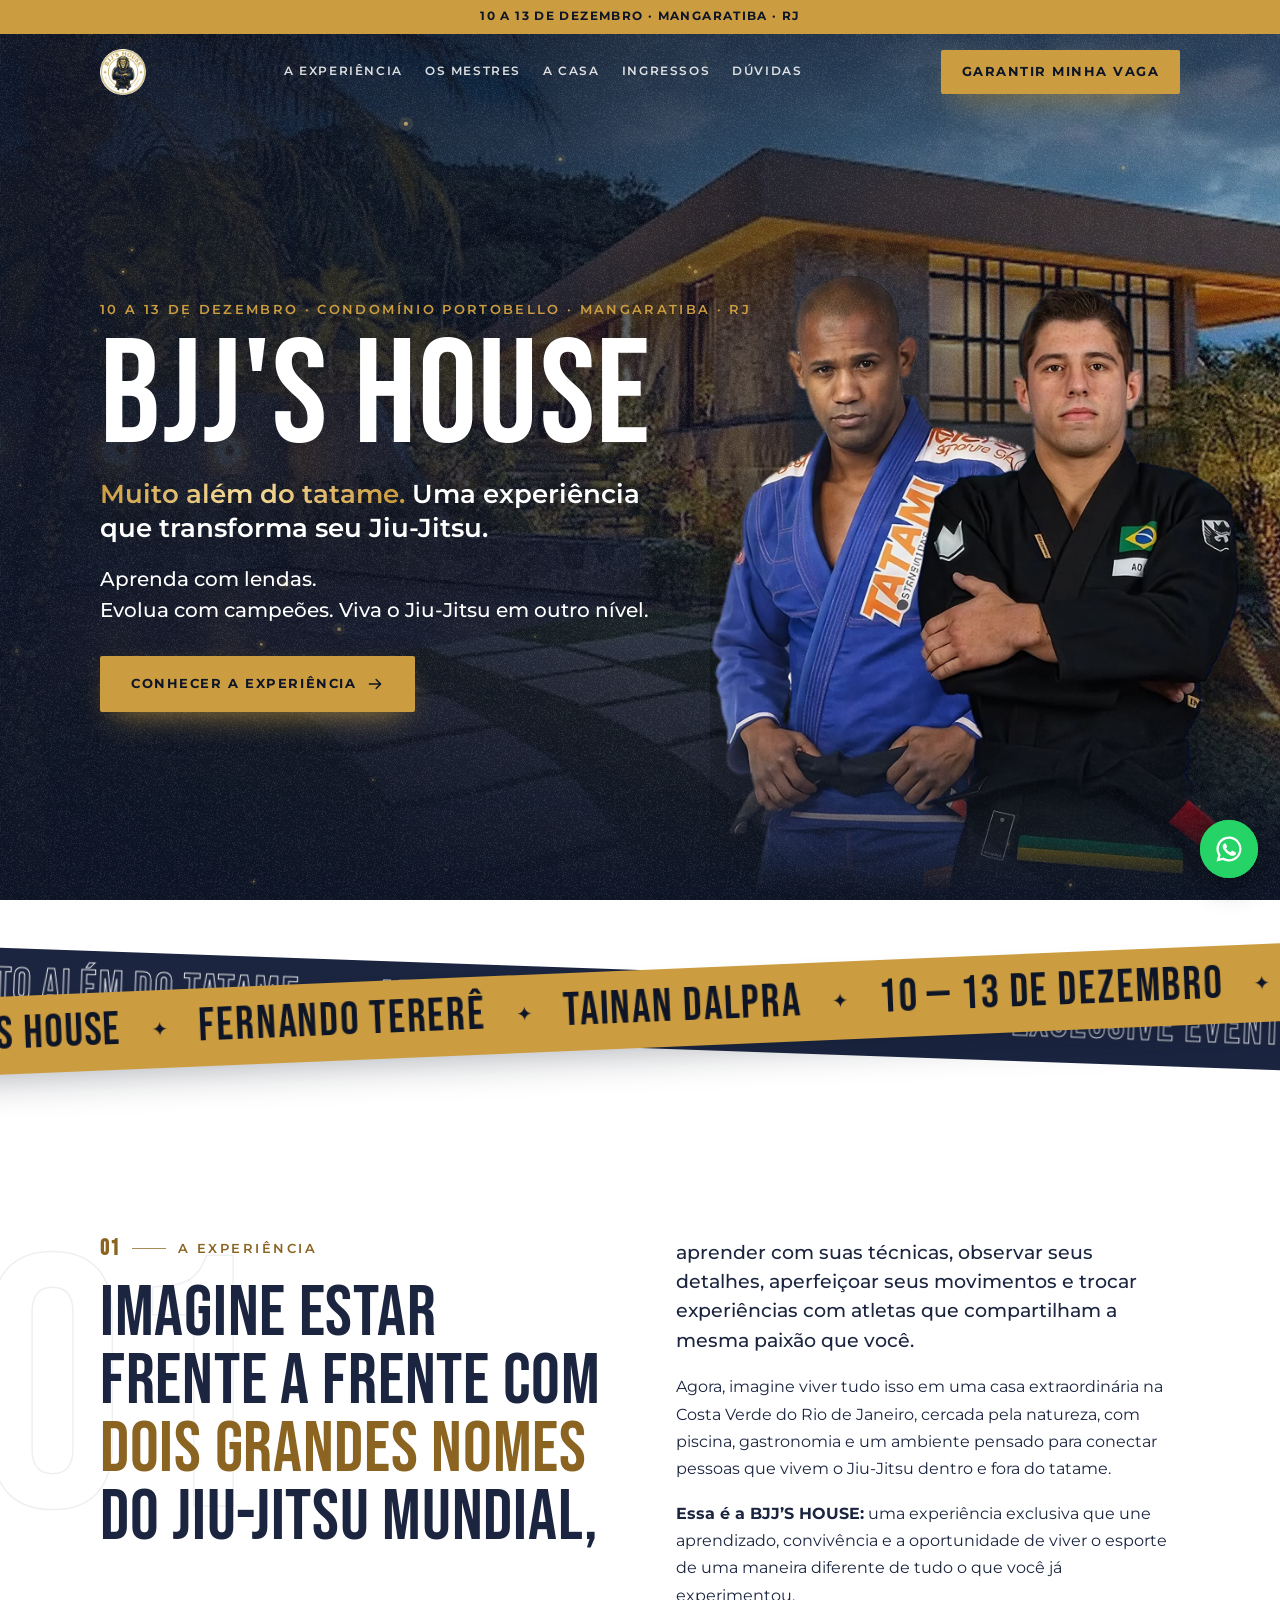
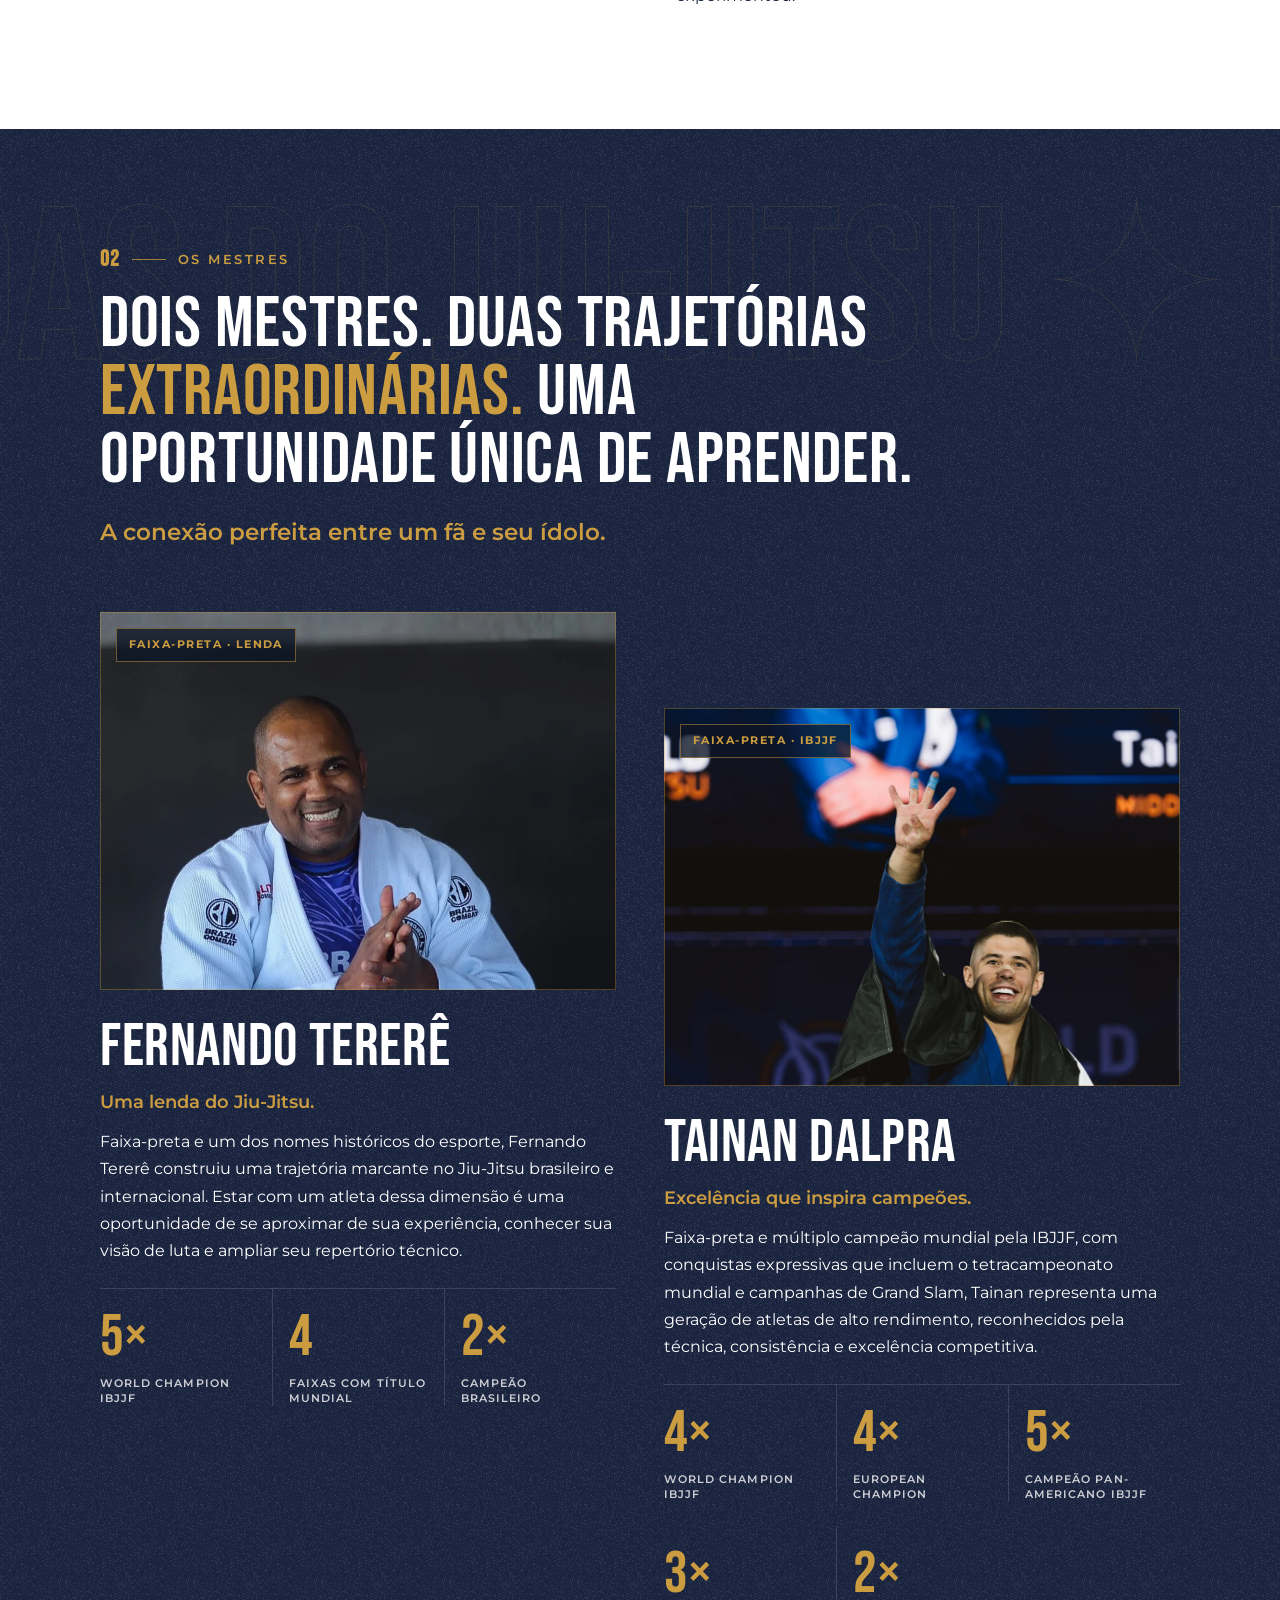
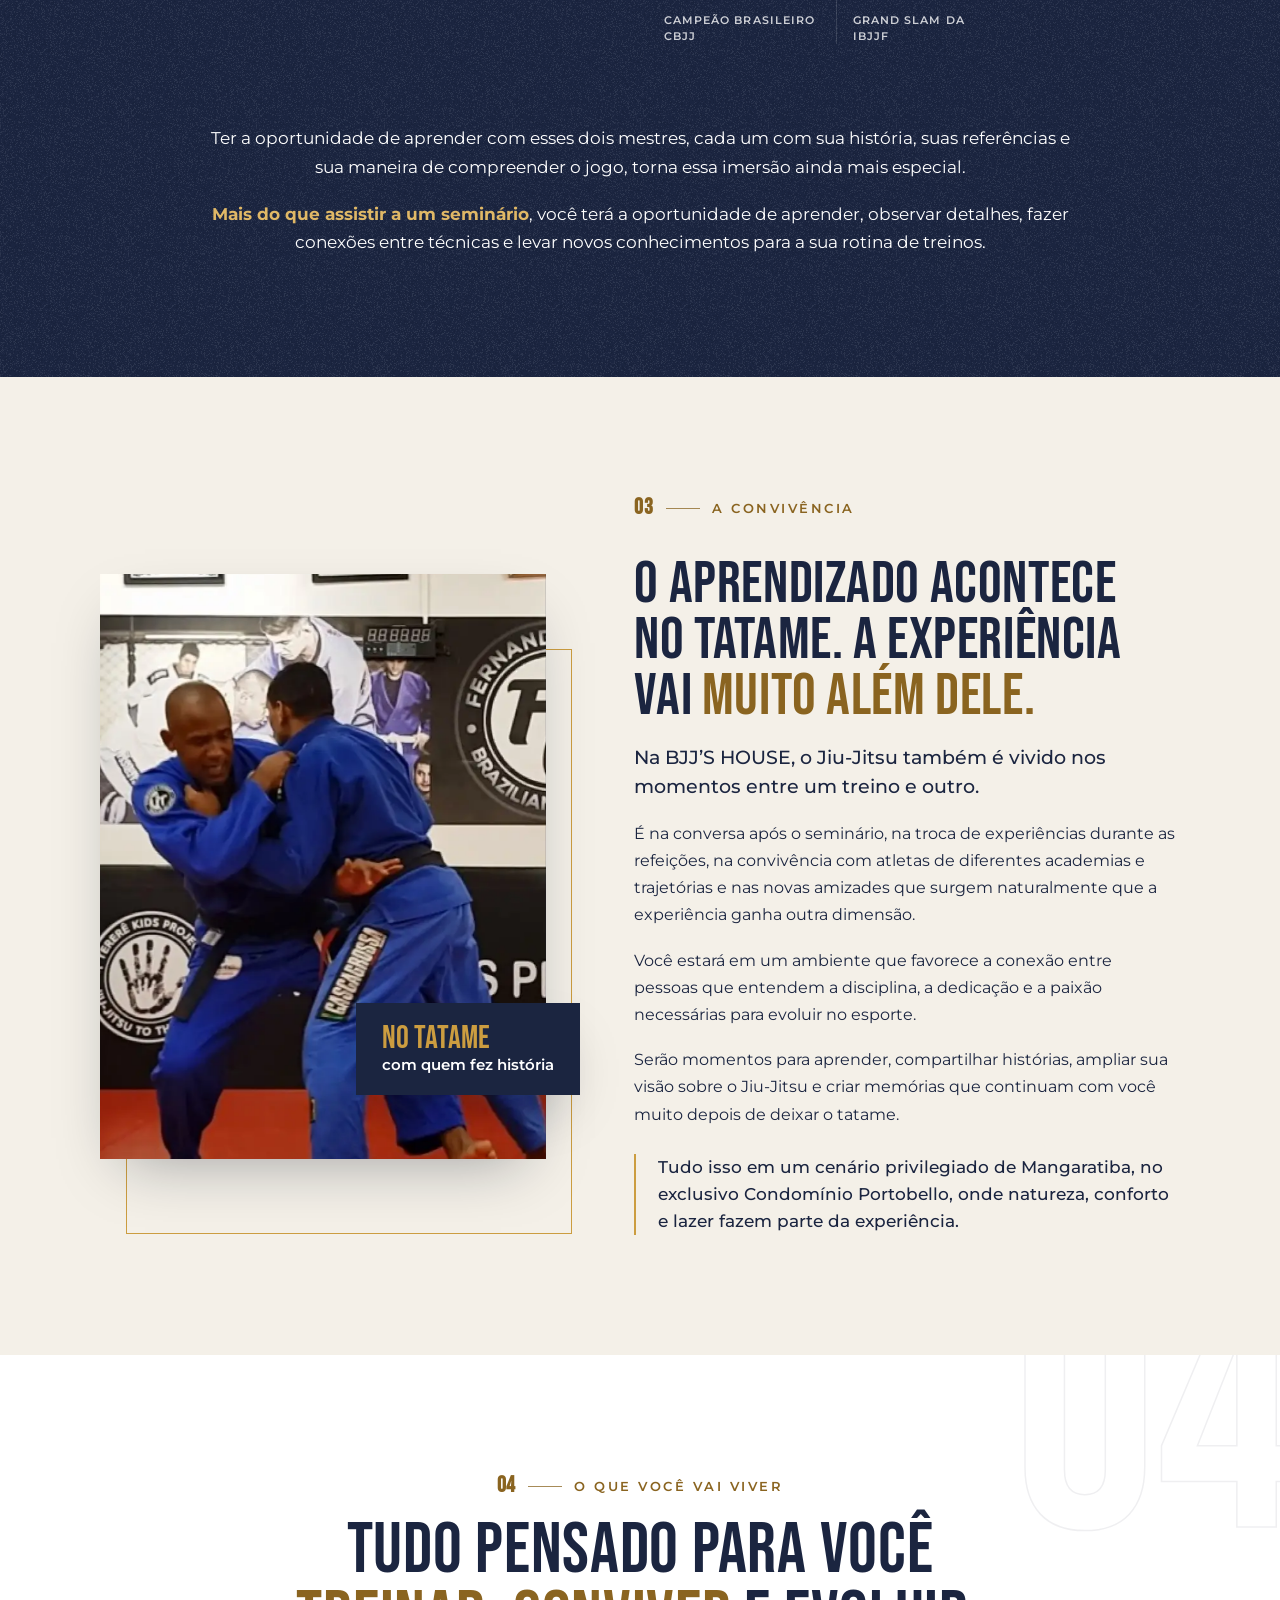
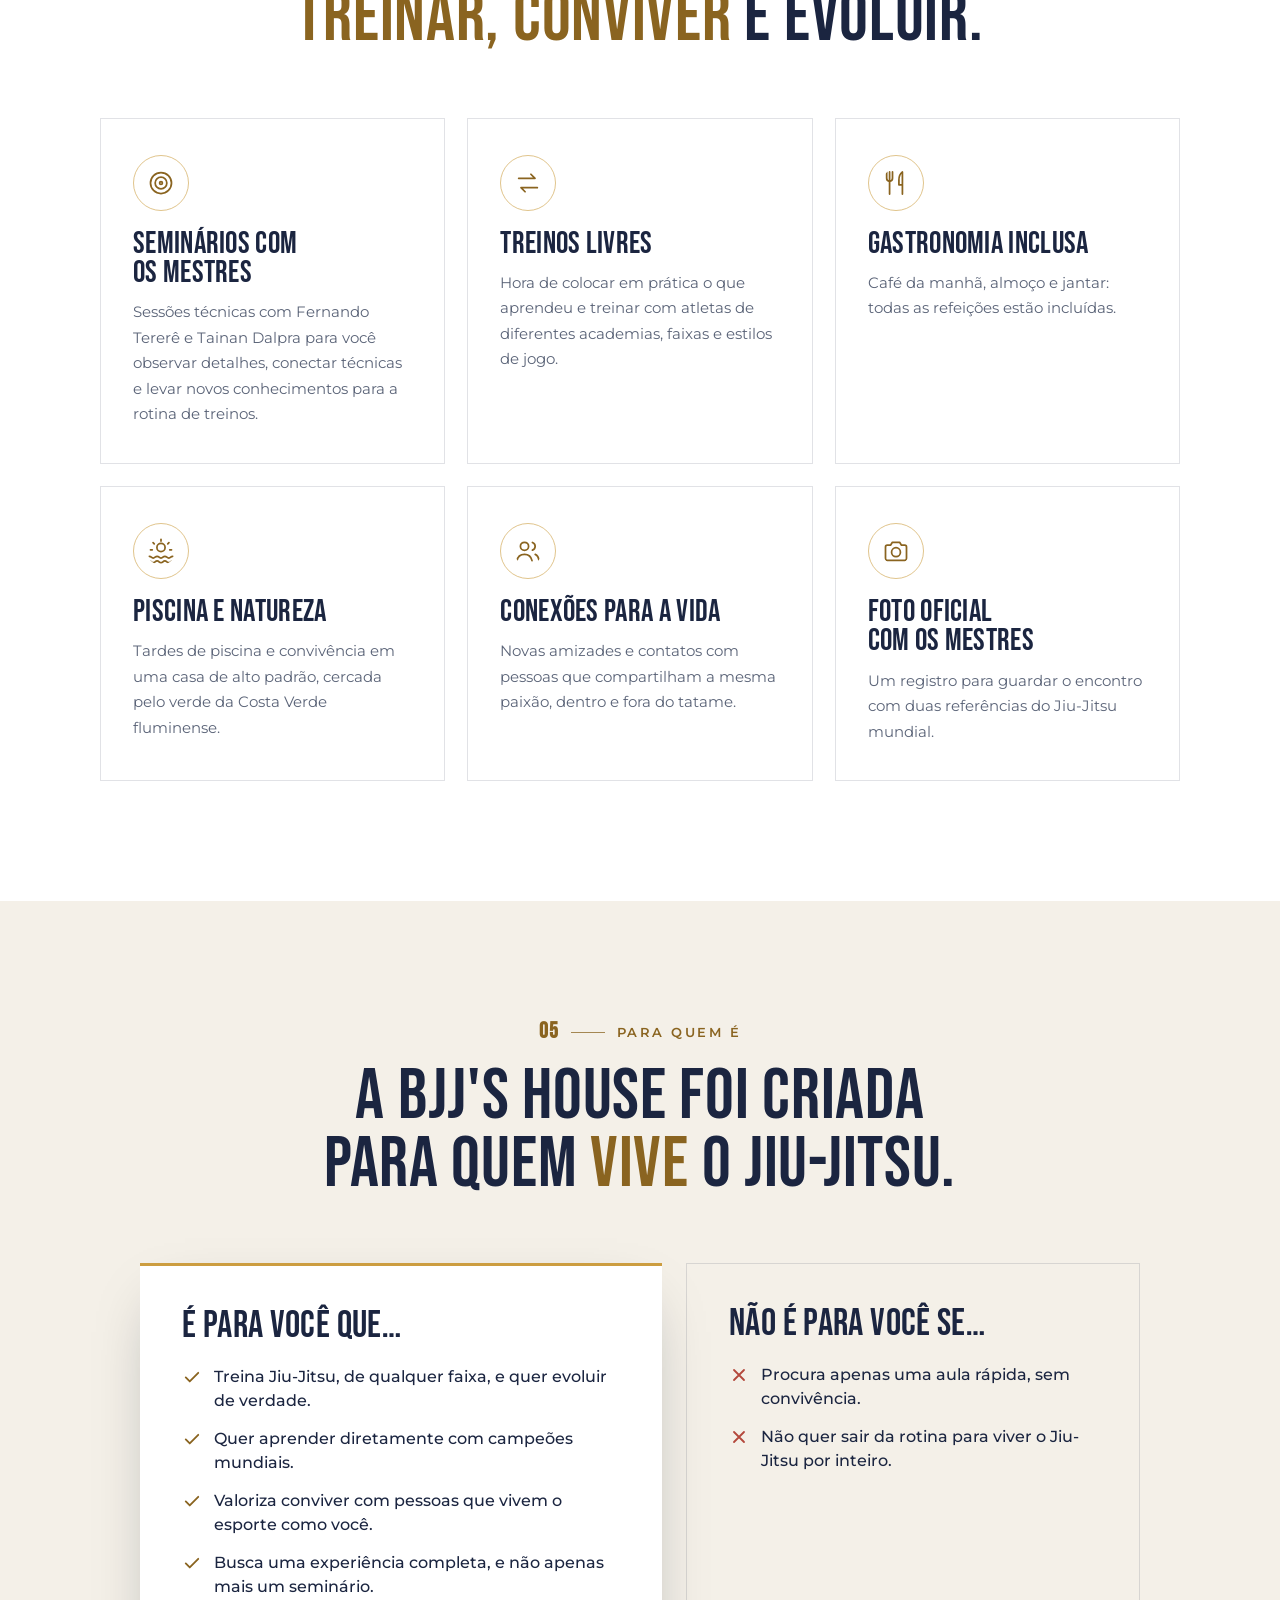
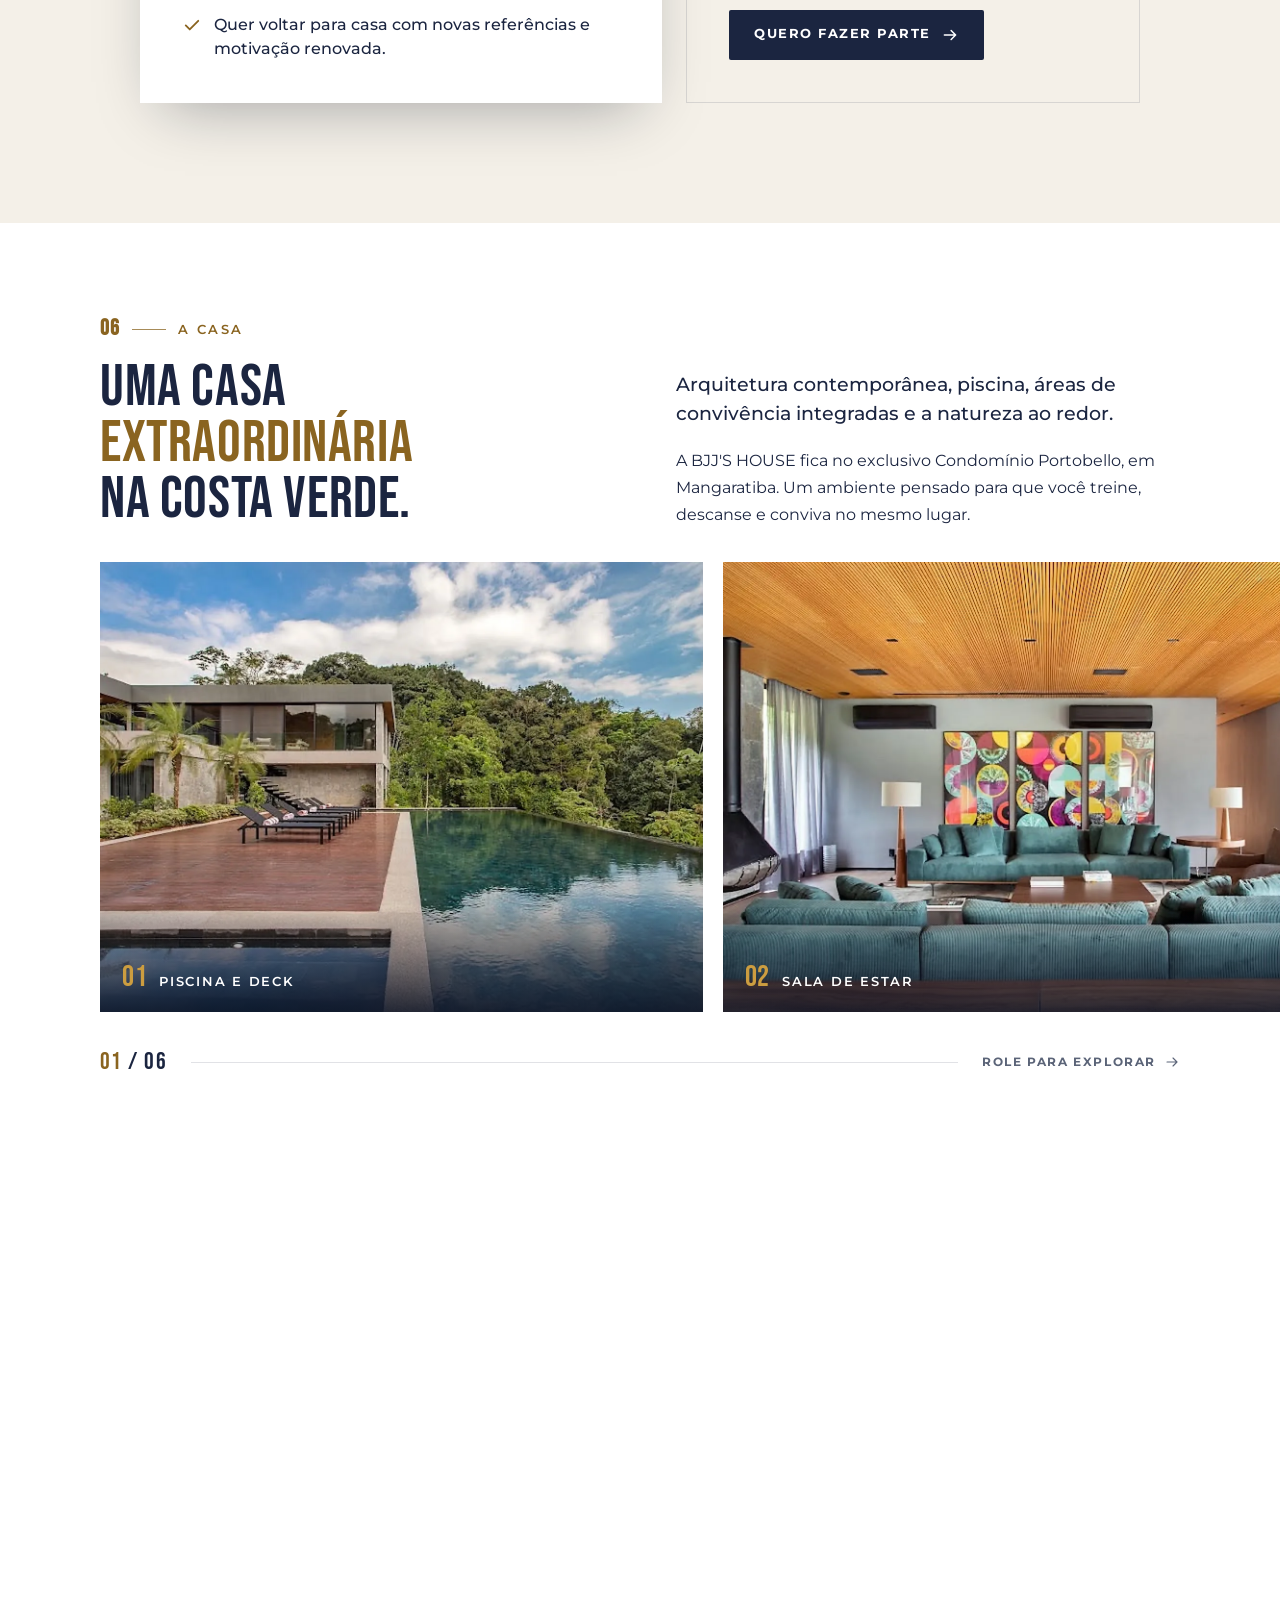
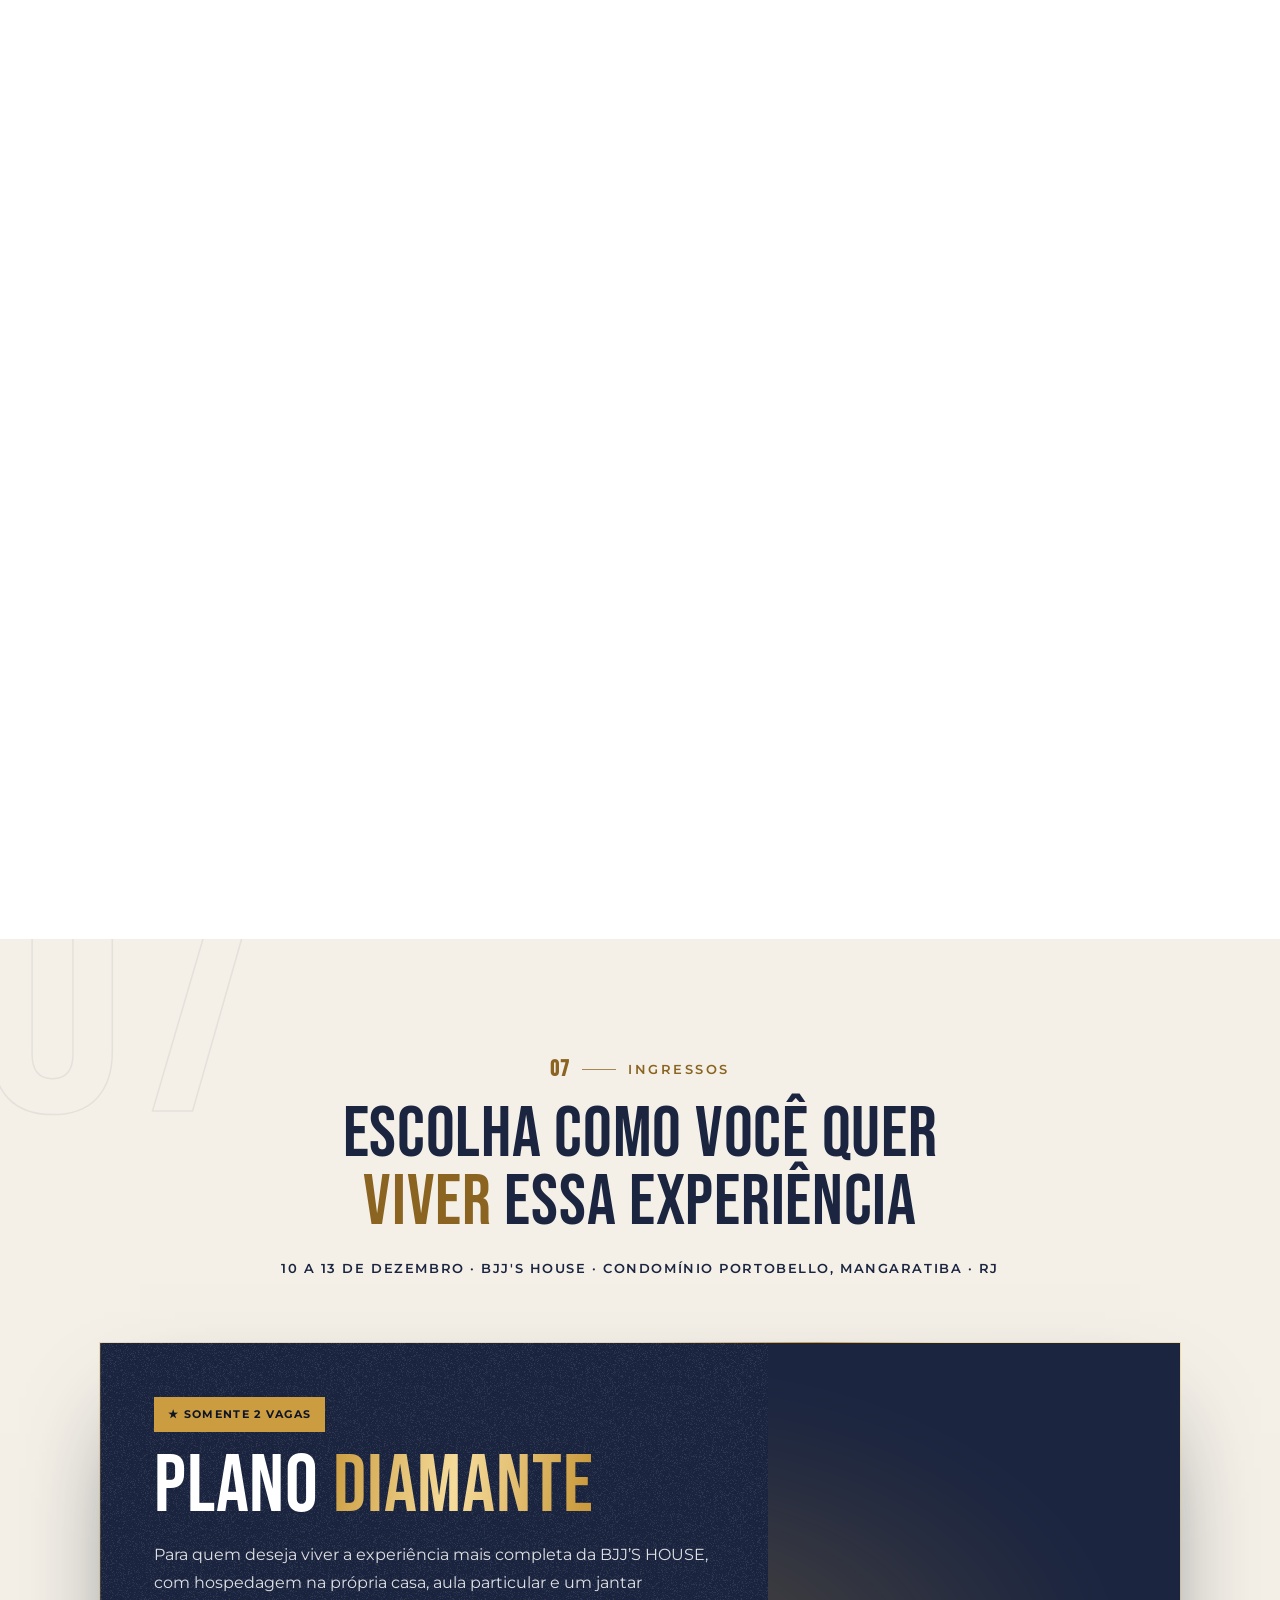
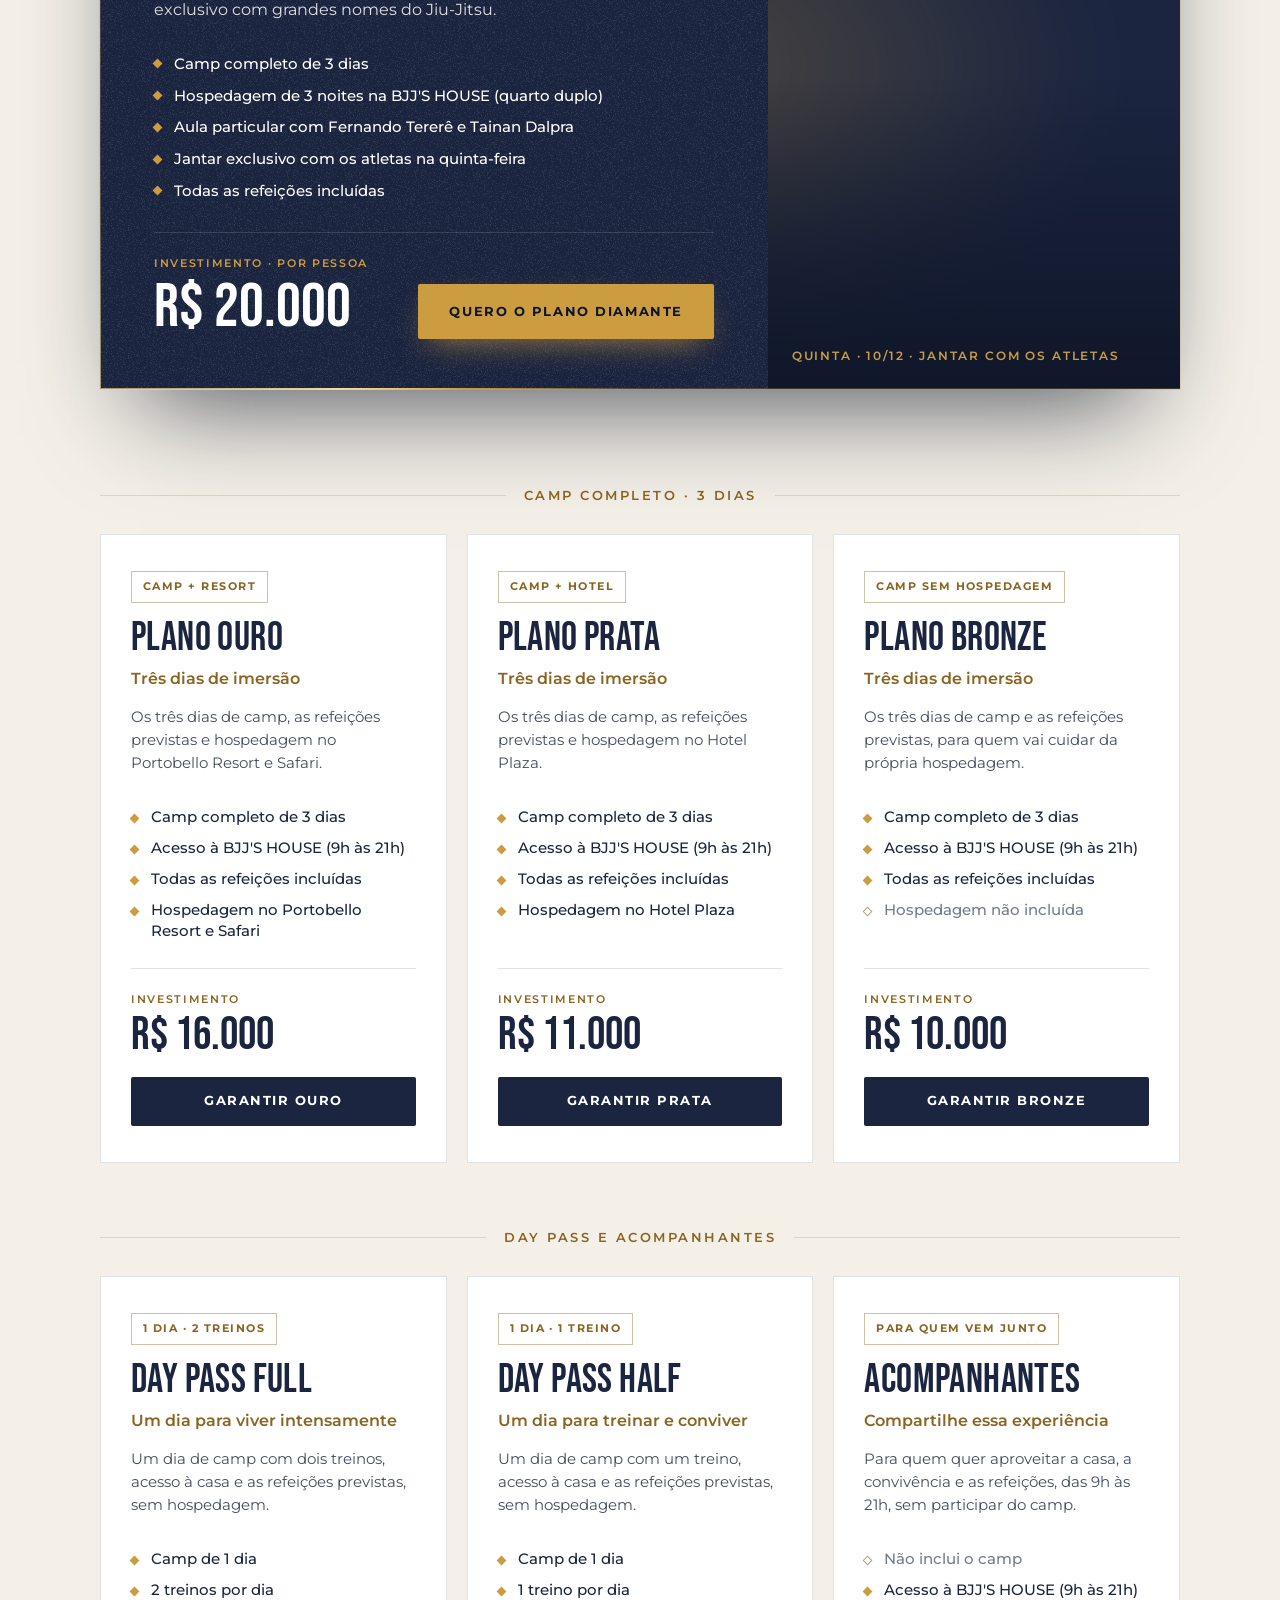
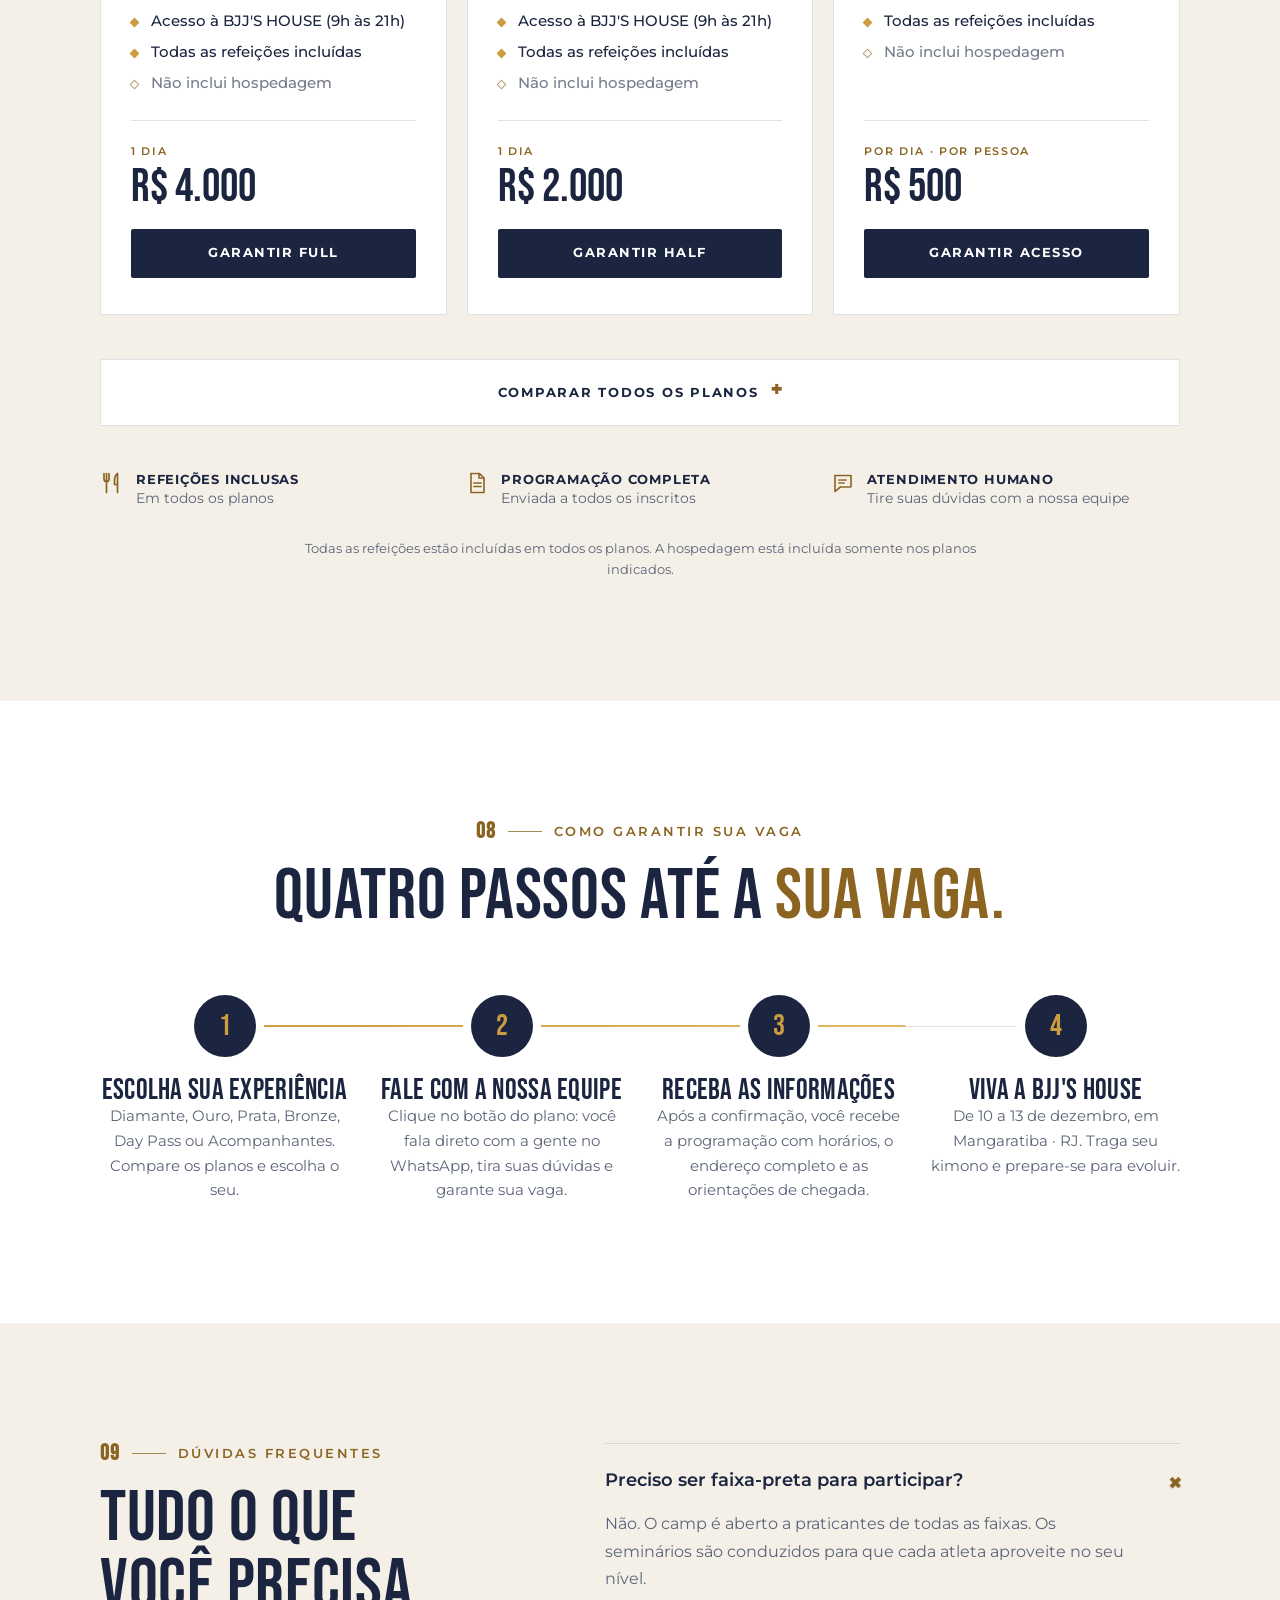
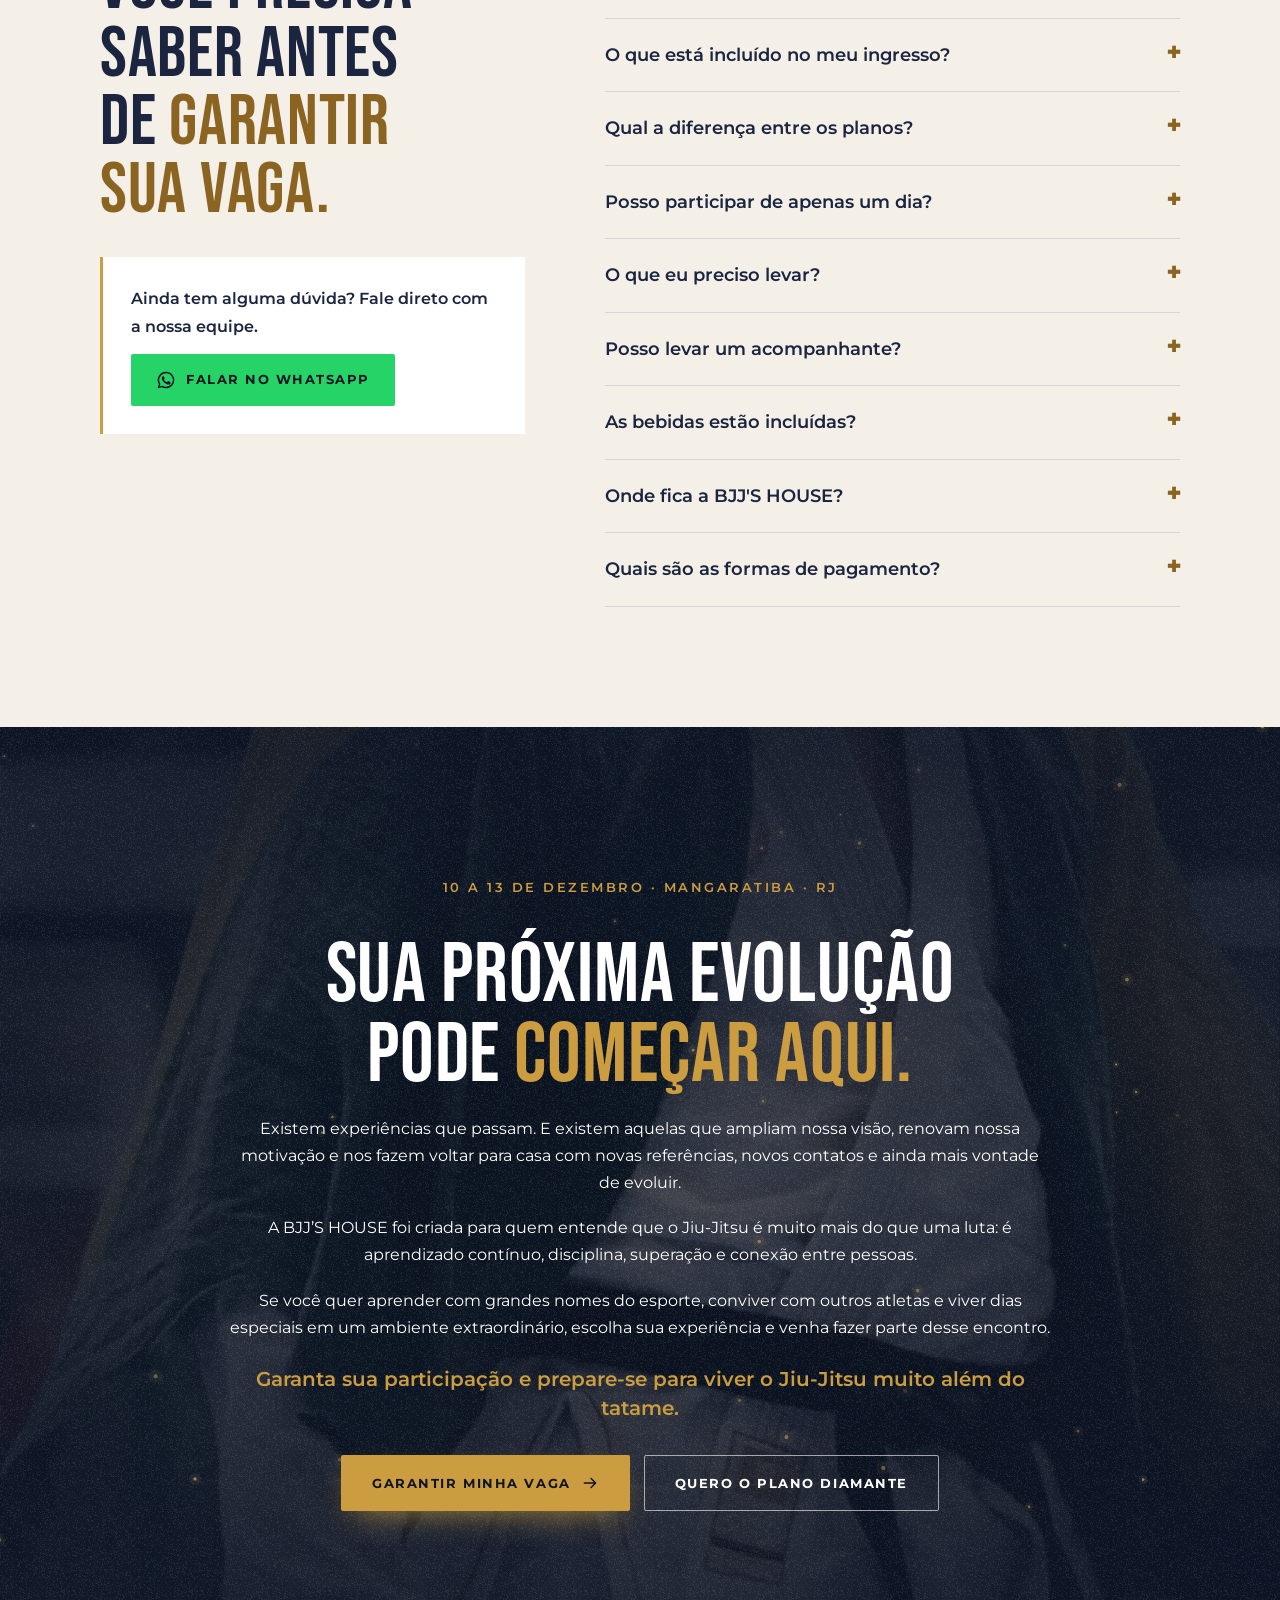
==== commit 58df23c5: "Refeições incluídas sem exceção e novas fotos dos mestres - Retira "exceto bebida alcoólica" de todo" ====
--- a/index.html
+++ b/index.html
@@ -32,10 +32,10 @@
 <link rel="preconnect" href="https://fonts.gstatic.com" crossorigin>
 <link rel="stylesheet" href="https://fonts.googleapis.com/css2?family=Bebas+Neue&family=Montserrat:wght@400;500;600;700&display=swap">
 <link rel="preload" as="image" href="assets/img/hero-casa.webp" fetchpriority="high">
-<link rel="stylesheet" href="assets/css/style.css?v=20261022-2">
+<link rel="stylesheet" href="assets/css/style.css?v=20261022-4">
 <script>(function(h){h.classList.add("js");if(/[?&](utm_[a-z]+|fbclid|gclid|gbraid|wbraid|ttclid)=/.test(location.search))h.classList.add("no-intro");try{if(sessionStorage.getItem("bjj-intro"))h.classList.add("no-intro")}catch(e){}try{if(matchMedia("(prefers-reduced-motion: reduce)").matches)h.classList.add("rm","no-intro")}catch(e){}})(document.documentElement)</script>
-<script src="assets/js/config.js?v=20261022-2" defer></script>
-<script src="assets/js/main.js?v=20261022-2" defer></script>
+<script src="assets/js/config.js?v=20261022-4" defer></script>
+<script src="assets/js/main.js?v=20261022-4" defer></script>
 
 <script type="application/ld+json">
 {
@@ -213,7 +213,7 @@
     <div class="mestres-grid">
       <article class="mestre">
         <figure class="mestre-img reveal r-clip">
-          <div class="pi" data-pimg><img src="assets/img/fernando-terere.webp" alt="Fernando Tererê comemorando vitória de kimono azul" width="854" height="626" loading="lazy" decoding="async"></div>
+          <div class="pi" data-pimg><img src="assets/img/fernando-terere.webp?v=20261022-4" alt="Fernando Tererê sorrindo, de kimono branco" width="956" height="827" loading="lazy" decoding="async"></div>
           <span class="m-badge">Faixa-preta · Lenda</span>
         </figure>
         <h3 data-split>Fernando Tererê</h3>
@@ -227,7 +227,7 @@
       </article>
       <article class="mestre m2">
         <figure class="mestre-img reveal r-clip">
-          <div class="pi" data-pimg><img src="assets/img/tainan-dalpra.webp" alt="Tainan Dalpra com medalhas de campeão mundial IBJJF" width="854" height="626" loading="lazy" decoding="async"></div>
+          <div class="pi" data-pimg><img src="assets/img/tainan-dalpra.webp?v=20261022-4" alt="Tainan Dalpra comemorando o título no Mundial da IBJJF" width="1200" height="1038" loading="lazy" decoding="async"></div>
           <span class="m-badge">Faixa-preta · IBJJF</span>
         </figure>
         <h3 data-split>Tainan Dalpra</h3>
@@ -291,7 +291,7 @@
       <article class="benefit reveal" data-spot data-tilt>
         <svg class="bic"><use href="#i-food"/></svg>
         <h3>Gastronomia inclusa</h3>
-        <p>Café da manhã na casa, noite da pizza, churrasco e almoço de despedida. Todas as refeições incluídas, exceto bebidas alcoólicas.</p>
+        <p>Café da manhã, almoço e jantar: todas as refeições estão incluídas.</p>
       </article>
       <article class="benefit reveal" data-spot data-tilt>
         <svg class="bic"><use href="#i-sun"/></svg>
@@ -417,7 +417,7 @@
           <li>Hospedagem de 3 noites na BJJ'S HOUSE (quarto duplo)</li>
           <li>Aula particular com Fernando Tererê e Tainan Dalpra</li>
           <li>Jantar exclusivo com os atletas na quinta-feira</li>
-          <li>Todas as refeições incluídas, exceto bebida alcoólica</li>
+          <li>Todas as refeições incluídas</li>
         </ul>
         <div class="vagas" data-vagas="diamante" data-total="2" hidden><span class="vagas-txt"></span><span class="bar"><i></i></span></div>
         <div class="price-row">
@@ -426,7 +426,7 @@
         </div>
       </div>
       <figure class="d-img">
-        <div class="pi"><picture><source media="(max-width:1000px)" srcset="assets/img/diamond-m.webp" width="1000" height="860"><img src="assets/img/diamond.webp" alt="Fernando Tererê e Tainan Dalpra" width="655" height="834" loading="lazy" decoding="async"></picture></div>
+        <div class="pi"><picture><source media="(max-width:1000px)" srcset="assets/img/diamond-m.webp?v=20261022-4" width="1400" height="1204"><img src="assets/img/diamond.webp?v=20261022-4" alt="Fernando Tererê e Tainan Dalpra" width="982" height="1250" loading="lazy" decoding="async"></picture></div>
         <figcaption>Quinta · 10/12 · Jantar com os atletas</figcaption>
       </figure>
     </article>
@@ -438,7 +438,7 @@
         <h3>Plano Ouro</h3>
         <span class="serif">Três dias de imersão</span>
         <p class="p-desc">Os três dias de camp, as refeições previstas e hospedagem no Portobello Resort e Safari.</p>
-        <ul class="ticks"><li>Camp completo de 3 dias</li><li>Acesso à BJJ'S HOUSE (9h às 21h)</li><li>Todas as refeições incluídas, exceto bebida alcoólica</li><li>Hospedagem no Portobello Resort e Safari</li></ul>
+        <ul class="ticks"><li>Camp completo de 3 dias</li><li>Acesso à BJJ'S HOUSE (9h às 21h)</li><li>Todas as refeições incluídas</li><li>Hospedagem no Portobello Resort e Safari</li></ul>
         <div class="vagas" data-vagas="ouro" hidden><span class="vagas-txt"></span></div>
         <div class="price-row"><div class="price"><small>Investimento</small><strong>R$ 16.000</strong><em data-parcelas hidden></em></div><a class="btn btn-navy" data-buy="ouro" href="#contato"><span>Garantir Ouro</span></a></div>
       </article>
@@ -447,7 +447,7 @@
         <h3>Plano Prata</h3>
         <span class="serif">Três dias de imersão</span>
         <p class="p-desc">Os três dias de camp, as refeições previstas e hospedagem no Hotel Plaza.</p>
-        <ul class="ticks"><li>Camp completo de 3 dias</li><li>Acesso à BJJ'S HOUSE (9h às 21h)</li><li>Todas as refeições incluídas, exceto bebida alcoólica</li><li>Hospedagem no Hotel Plaza</li></ul>
+        <ul class="ticks"><li>Camp completo de 3 dias</li><li>Acesso à BJJ'S HOUSE (9h às 21h)</li><li>Todas as refeições incluídas</li><li>Hospedagem no Hotel Plaza</li></ul>
         <div class="vagas" data-vagas="prata" hidden><span class="vagas-txt"></span></div>
         <div class="price-row"><div class="price"><small>Investimento</small><strong>R$ 11.000</strong><em data-parcelas hidden></em></div><a class="btn btn-navy" data-buy="prata" href="#contato"><span>Garantir Prata</span></a></div>
       </article>
@@ -456,7 +456,7 @@
         <h3>Plano Bronze</h3>
         <span class="serif">Três dias de imersão</span>
         <p class="p-desc">Os três dias de camp e as refeições previstas, para quem vai cuidar da própria hospedagem.</p>
-        <ul class="ticks"><li>Camp completo de 3 dias</li><li>Acesso à BJJ'S HOUSE (9h às 21h)</li><li>Todas as refeições incluídas, exceto bebida alcoólica</li><li class="no">Hospedagem não incluída</li></ul>
+        <ul class="ticks"><li>Camp completo de 3 dias</li><li>Acesso à BJJ'S HOUSE (9h às 21h)</li><li>Todas as refeições incluídas</li><li class="no">Hospedagem não incluída</li></ul>
         <div class="vagas" data-vagas="bronze" hidden><span class="vagas-txt"></span></div>
         <div class="price-row"><div class="price"><small>Investimento</small><strong>R$ 10.000</strong><em data-parcelas hidden></em></div><a class="btn btn-navy" data-buy="bronze" href="#contato"><span>Garantir Bronze</span></a></div>
       </article>
@@ -469,7 +469,7 @@
         <h3>Day Pass Full</h3>
         <span class="serif">Um dia para viver intensamente</span>
         <p class="p-desc">Um dia de camp com dois treinos, acesso à casa e as refeições previstas, sem hospedagem.</p>
-        <ul class="ticks"><li>Camp de 1 dia</li><li>2 treinos por dia</li><li>Acesso à BJJ'S HOUSE (9h às 21h)</li><li>Todas as refeições incluídas, exceto bebida alcoólica</li><li class="no">Não inclui hospedagem</li></ul>
+        <ul class="ticks"><li>Camp de 1 dia</li><li>2 treinos por dia</li><li>Acesso à BJJ'S HOUSE (9h às 21h)</li><li>Todas as refeições incluídas</li><li class="no">Não inclui hospedagem</li></ul>
         <div class="price-row"><div class="price"><small>1 dia</small><strong>R$ 4.000</strong><em data-parcelas hidden></em></div><a class="btn btn-navy" data-buy="dayfull" href="#contato"><span>Garantir Full</span></a></div>
       </article>
       <article class="plano reveal" data-spot>
@@ -477,7 +477,7 @@
         <h3>Day Pass Half</h3>
         <span class="serif">Um dia para treinar e conviver</span>
         <p class="p-desc">Um dia de camp com um treino, acesso à casa e as refeições previstas, sem hospedagem.</p>
-        <ul class="ticks"><li>Camp de 1 dia</li><li>1 treino por dia</li><li>Acesso à BJJ'S HOUSE (9h às 21h)</li><li>Todas as refeições incluídas, exceto bebida alcoólica</li><li class="no">Não inclui hospedagem</li></ul>
+        <ul class="ticks"><li>Camp de 1 dia</li><li>1 treino por dia</li><li>Acesso à BJJ'S HOUSE (9h às 21h)</li><li>Todas as refeições incluídas</li><li class="no">Não inclui hospedagem</li></ul>
         <div class="price-row"><div class="price"><small>1 dia</small><strong>R$ 2.000</strong><em data-parcelas hidden></em></div><a class="btn btn-navy" data-buy="dayhalf" href="#contato"><span>Garantir Half</span></a></div>
       </article>
       <article class="plano reveal" data-spot>
@@ -485,7 +485,7 @@
         <h3>Acompanhantes</h3>
         <span class="serif">Compartilhe essa experiência</span>
         <p class="p-desc">Para quem quer aproveitar a casa, a convivência e as refeições, das 9h às 21h, sem participar do camp.</p>
-        <ul class="ticks"><li class="no">Não inclui o camp</li><li>Acesso à BJJ'S HOUSE (9h às 21h)</li><li>Todas as refeições incluídas, exceto bebida alcoólica</li><li class="no">Não inclui hospedagem</li></ul>
+        <ul class="ticks"><li class="no">Não inclui o camp</li><li>Acesso à BJJ'S HOUSE (9h às 21h)</li><li>Todas as refeições incluídas</li><li class="no">Não inclui hospedagem</li></ul>
         <div class="price-row"><div class="price"><small>Por dia · por pessoa</small><strong>R$ 500</strong><em data-parcelas hidden></em></div><a class="btn btn-navy" data-buy="acompanhantes" href="#contato"><span>Garantir acesso</span></a></div>
       </article>
     </div>
@@ -502,7 +502,7 @@
             <tr><th scope="row">Aula particular com Tererê e Dalpra</th><td class="hl"><svg class="ic ok"><use href="#i-check"/></svg><span class="sr-only">Sim</span></td><td class="dash">—</td><td class="dash">—</td><td class="dash">—</td><td class="dash">—</td><td class="dash">—</td><td class="dash">—</td></tr>
             <tr><th scope="row">Jantar exclusivo com os atletas</th><td class="hl"><svg class="ic ok"><use href="#i-check"/></svg><span class="sr-only">Sim</span></td><td class="dash">—</td><td class="dash">—</td><td class="dash">—</td><td class="dash">—</td><td class="dash">—</td><td class="dash">—</td></tr>
             <tr><th scope="row">Acesso à BJJ'S HOUSE</th><td class="hl">Hospedado na casa</td><td>9h às 21h</td><td>9h às 21h</td><td>9h às 21h</td><td>9h às 21h</td><td>9h às 21h</td><td>9h às 21h</td></tr>
-            <tr><th scope="row">Refeições (exceto bebida alcoólica)</th><td class="hl"><svg class="ic ok"><use href="#i-check"/></svg><span class="sr-only">Sim</span></td><td><svg class="ic ok"><use href="#i-check"/></svg><span class="sr-only">Sim</span></td><td><svg class="ic ok"><use href="#i-check"/></svg><span class="sr-only">Sim</span></td><td><svg class="ic ok"><use href="#i-check"/></svg><span class="sr-only">Sim</span></td><td><svg class="ic ok"><use href="#i-check"/></svg><span class="sr-only">Sim</span></td><td><svg class="ic ok"><use href="#i-check"/></svg><span class="sr-only">Sim</span></td><td><svg class="ic ok"><use href="#i-check"/></svg><span class="sr-only">Sim</span></td></tr>
+            <tr><th scope="row">Todas as refeições</th><td class="hl"><svg class="ic ok"><use href="#i-check"/></svg><span class="sr-only">Sim</span></td><td><svg class="ic ok"><use href="#i-check"/></svg><span class="sr-only">Sim</span></td><td><svg class="ic ok"><use href="#i-check"/></svg><span class="sr-only">Sim</span></td><td><svg class="ic ok"><use href="#i-check"/></svg><span class="sr-only">Sim</span></td><td><svg class="ic ok"><use href="#i-check"/></svg><span class="sr-only">Sim</span></td><td><svg class="ic ok"><use href="#i-check"/></svg><span class="sr-only">Sim</span></td><td><svg class="ic ok"><use href="#i-check"/></svg><span class="sr-only">Sim</span></td></tr>
             <tr><th scope="row">Hospedagem</th><td class="hl">3 noites na casa (quarto duplo)</td><td>Portobello Resort e Safari</td><td>Hotel Plaza</td><td class="dash">—</td><td class="dash">—</td><td class="dash">—</td><td class="dash">—</td></tr>
             <tr class="tr-price"><th scope="row">Investimento</th><td class="hl">R$ 20.000<small>por pessoa</small></td><td>R$ 16.000</td><td>R$ 11.000</td><td>R$ 10.000</td><td>R$ 4.000</td><td>R$ 2.000</td><td>R$ 500<small>por dia, por pessoa</small></td></tr>
           </tbody>
@@ -515,7 +515,7 @@
       <li><svg class="ic"><use href="#i-doc"/></svg><span><b>Programação completa</b>Enviada a todos os inscritos</span></li>
       <li><svg class="ic"><use href="#i-chat"/></svg><span><b>Atendimento humano</b>Tire suas dúvidas com a nossa equipe</span></li>
     </ul>
-    <p class="fine reveal">As experiências incluem as refeições previstas na programação, exceto bebidas alcoólicas. A hospedagem está incluída somente nos planos indicados.</p>
+    <p class="fine reveal">Todas as refeições estão incluídas em todos os planos. A hospedagem está incluída somente nos planos indicados.</p>
   </div>
 </section>
 
@@ -561,12 +561,12 @@
     </div>
     <div class="faq stagger reveal">
       <details open><summary>Preciso ser faixa-preta para participar?</summary><div class="faq-a"><p>Não. O camp é aberto a praticantes de todas as faixas. Os seminários são conduzidos para que cada atleta aproveite no seu nível.</p></div></details>
-      <details><summary>O que está incluído no meu ingresso?</summary><div class="faq-a"><p>Depende do plano: camp, acesso à BJJ'S HOUSE das 9h às 21h, refeições (exceto bebida alcoólica) e, nos planos Diamante, Ouro e Prata, hospedagem. Os detalhes de cada plano estão na seção <a href="#ingressos">Ingressos</a>.</p></div></details>
+      <details><summary>O que está incluído no meu ingresso?</summary><div class="faq-a"><p>Depende do plano: camp, acesso à BJJ'S HOUSE das 9h às 21h, todas as refeições e, nos planos Diamante, Ouro e Prata, hospedagem. Os detalhes de cada plano estão na seção <a href="#ingressos">Ingressos</a>.</p></div></details>
       <details><summary>Qual a diferença entre os planos?</summary><div class="faq-a"><p>O <strong>Plano Diamante</strong> é a imersão mais completa: hospedagem de 3 noites na própria BJJ'S HOUSE, aula particular com os mestres e jantar exclusivo com os atletas na quinta-feira. <strong>Ouro</strong>, <strong>Prata</strong> e <strong>Bronze</strong> incluem o camp completo de 3 dias: o Ouro com hospedagem no Portobello Resort e Safari, o Prata no Hotel Plaza e o Bronze sem hospedagem. O <strong>Day Pass</strong> é o camp de um dia, com 2 treinos (Full) ou 1 treino (Half), e o plano <strong>Acompanhantes</strong> é para quem vem junto e não vai treinar.</p></div></details>
       <details><summary>Posso participar de apenas um dia?</summary><div class="faq-a"><p>Sim. O <strong>Day Pass Full</strong> (R$ 4.000) inclui 2 treinos no dia e o <strong>Day Pass Half</strong> (R$ 2.000), 1 treino. Os dois dão acesso à casa das 9h às 21h e incluem todas as refeições, sem hospedagem.</p></div></details>
       <details><summary>O que eu preciso levar?</summary><div class="faq-a"><p>Kimono, roupa de treino sem kimono, roupa de banho para a piscina e seus itens de uso pessoal.</p></div></details>
       <details><summary>Posso levar um acompanhante?</summary><div class="faq-a"><p>Sim. O plano <strong>Acompanhantes</strong> custa R$ 500 por dia, por pessoa, e dá acesso à casa das 9h às 21h e a todas as refeições, sem participar do camp.</p></div></details>
-      <details><summary>As bebidas estão incluídas?</summary><div class="faq-a"><p>Todas as refeições previstas na programação estão incluídas. Bebidas alcoólicas não estão incluídas em nenhum plano.</p></div></details>
+      <details><summary>As bebidas estão incluídas?</summary><div class="faq-a"><p>Sim. Além de todas as refeições, as bebidas também estão incluídas.</p></div></details>
       <details><summary>Onde fica a BJJ'S HOUSE?</summary><div class="faq-a"><p>No Condomínio Portobello, em Mangaratiba, na Costa Verde do Rio de Janeiro. O endereço completo e as orientações de chegada são enviados após a confirmação da inscrição.</p></div></details>
       <details><summary>Quais são as formas de pagamento?</summary><div class="faq-a"><p>Fale com a nossa equipe pelo WhatsApp para conhecer as formas de pagamento, as condições de parcelamento e a política de cancelamento.</p></div></details>
     </div>
